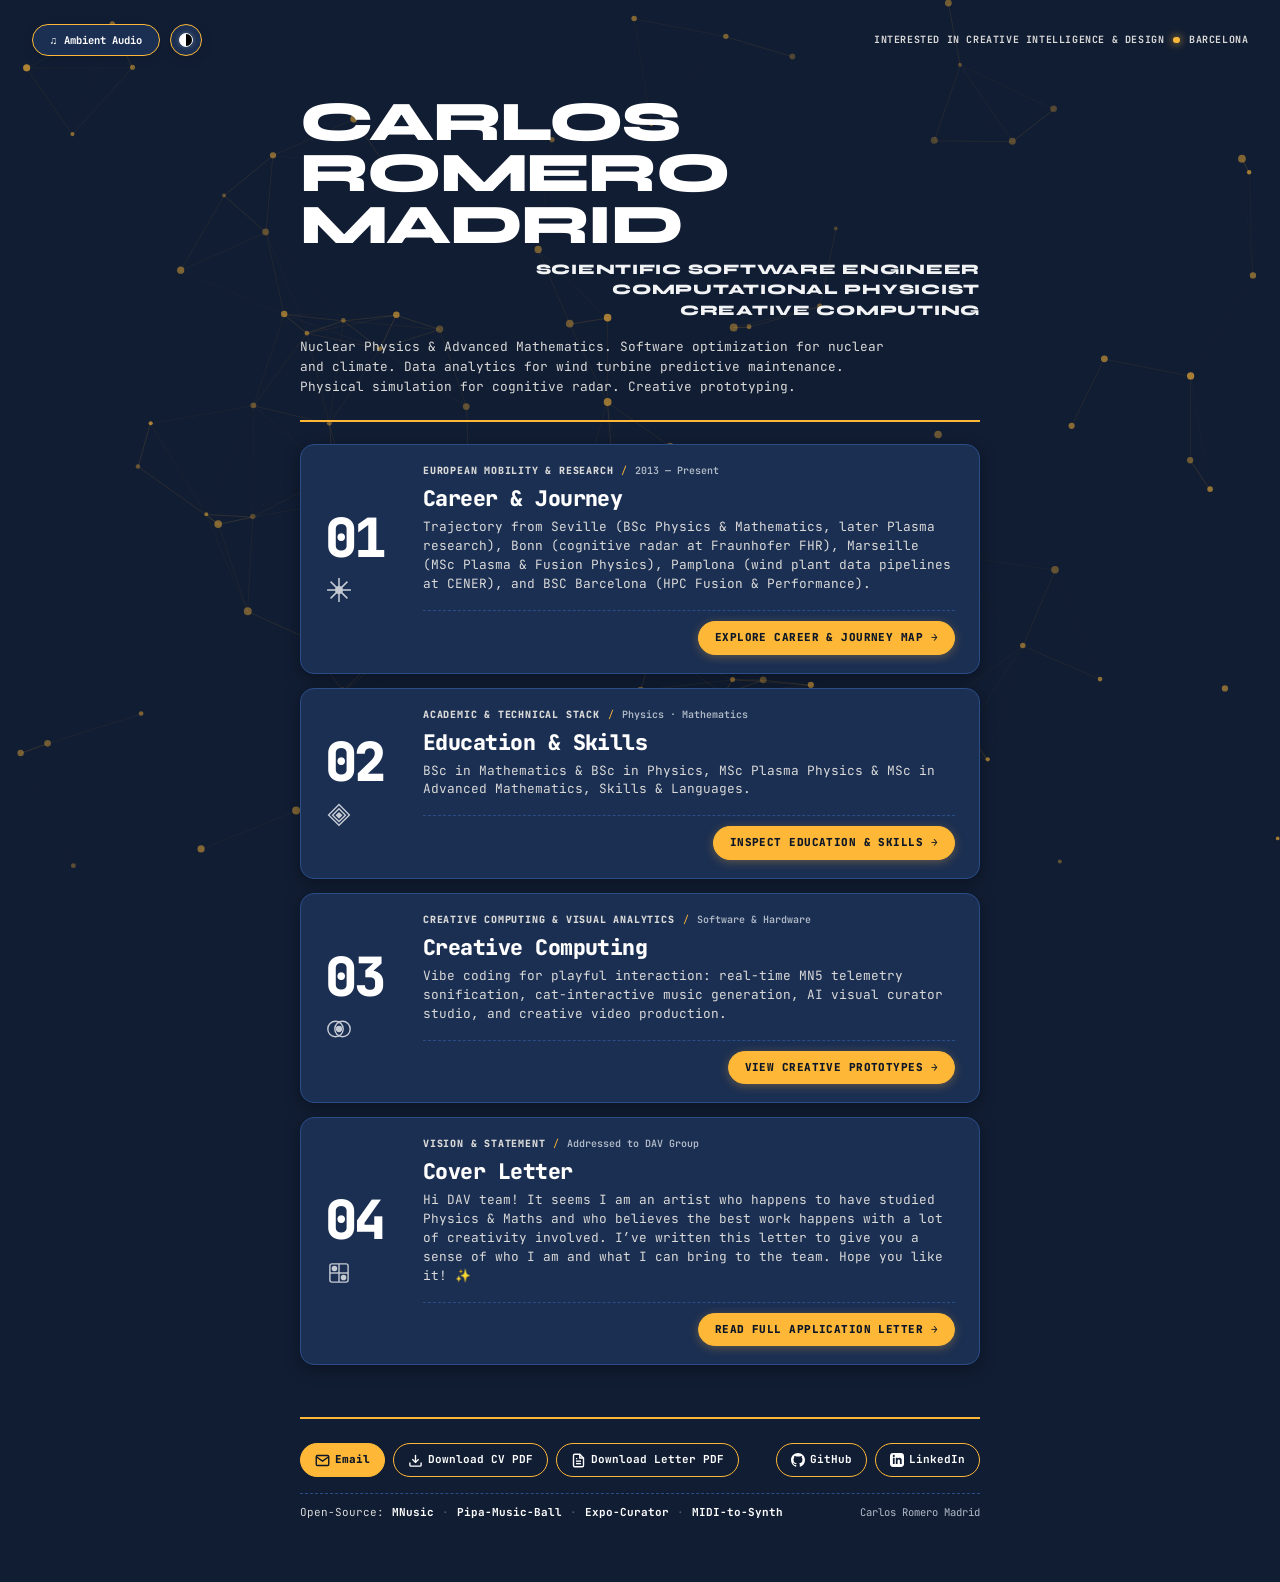
==== index.html @ e4af5361 "Add dot after Univ in Marseille location badge" ====
<!DOCTYPE html>
<html lang="en">
<head>
  <meta charset="UTF-8">
  <meta name="viewport" content="width=device-width, initial-scale=1.0">
  <title>Carlos Romero Madrid — Portfolio & Trajectory</title>
  
  <!-- Curated Modernist Typeface Pairing: Syne 800 & JetBrains Mono -->
  <link rel="preconnect" href="https://fonts.googleapis.com">
  <link rel="preconnect" href="https://fonts.gstatic.com" crossorigin>
  <link href="https://fonts.googleapis.com/css2?family=JetBrains+Mono:ital,wght@0,400;0,500;0,600;0,700;0,800;1,400;1,700&family=Syne:wght@700;800;900&display=swap" rel="stylesheet">
  
  <!-- Favicon: Yellow ball matching webpage aesthetic -->
  <link rel="icon" type="image/svg+xml" href="favicon.svg">
  <link rel="icon" type="image/png" href="favicon.png">
  <link rel="shortcut icon" href="favicon.ico">
  
  <!-- Leaflet CSS & JS for high quality real interactive map -->
  <link rel="stylesheet" href="https://unpkg.com/leaflet@1.9.4/dist/leaflet.css" integrity="sha256-p4NxAoJBhIIN+hmNHrzRCf9tD/miZyoHS5obTRR9BMY=" crossorigin=""/>
  <script src="https://unpkg.com/leaflet@1.9.4/dist/leaflet.js" integrity="sha256-20nQCchB9co0qIjJZRGuk2/Z9VM+kNiyxNV1lvTlZBo=" crossorigin=""></script>

  <!-- External Content Config (Synchronously preloads cover letter data) -->
  <script src="cover_letter.js"></script>

  <style>
    /* =========================================================
       HIGH-CONTRAST BLACK & WHITE EDITORIAL DESIGN SYSTEM
       Default: Day Mode (Luminous White Canvas)
       Toggle:  Night Mode (80% Black Canvas #333333)
       Typography: Syne 800 (Header + Subtitle) · JetBrains Mono (The Rest)
       ========================================================= */
    :root {
      /* Day Mode Palette: Crimson & Raw Linen (Default on page load) */
      --bw-bg: #f7f4ea; /* Raw Washi Paper Linen */
      --bw-surface: #ffffff;
      --bw-surface-hover: #fff4b8; /* Luminous Golden Butter Yellow */
      --bw-surface-sunken: #eee9dc;
      
      --bw-border: #c92a2a; /* Sumi Lacquer Crimson */
      --bw-border-medium: #1d1c19; /* Sumi Ink Black */
      --bw-border-subtle: #ddd6c3;
      
      --bw-text: #1d1c19;
      --bw-text-muted: #56534a;
      --bw-text-dim: #888275;
      
      --bw-btn-bg: #c92a2a;
      --bw-btn-text: #ffffff;
      --bw-btn-border: #1d1c19;
      --bw-btn-hover-bg: #de3535;
      
      --bw-pill-bg: #ede7d7;
      --bw-pill-text: #c92a2a;
      --bw-pill-border: #c92a2a;

      /* Typography Family Design Tokens: Syne 800 + JetBrains Mono */
      --font-display: 'Syne', sans-serif;
      --font-mono: 'JetBrains Mono', monospace;
      --font-body: 'JetBrains Mono', monospace;
    }

    /* Editorial Day Palette (Classic High-Contrast B&W) */
    html.theme-editorial-day, body.theme-editorial-day {
      --bw-bg: #ffffff;
      --bw-surface: #ffffff;
      --bw-surface-hover: #f5f5f5;
      --bw-surface-sunken: #f8f8f8;
      
      --bw-border: #000000;
      --bw-border-medium: #b0b0b0;
      --bw-border-subtle: #e4e4e7;
      
      --bw-text: #000000;
      --bw-text-muted: #52525b;
      --bw-text-dim: #888888;
      
      --bw-btn-bg: #000000;
      --bw-btn-text: #ffffff;
      --bw-btn-border: #000000;
      --bw-btn-hover-bg: #27272a;
      
      --bw-pill-bg: #f4f4f5;
      --bw-pill-text: #000000;
      --bw-pill-border: #d4d4d8;
    }

    /* Night Mode Palette (80% Black Canvas #333333 instead of 100% #000000) */
    html.theme-night, body.theme-night {
      --bw-bg: #333333; /* 80% black */
      --bw-surface: #262626;
      --bw-surface-hover: #363636;
      --bw-surface-sunken: #1c1c1c;
      
      --bw-border: #ffffff;
      --bw-border-medium: #666666;
      --bw-border-subtle: #444444;
      
      --bw-text: #ffffff;
      --bw-text-muted: #d4d4d8;
      --bw-text-dim: #a1a1aa;
      
      --bw-btn-bg: #ffffff;
      --bw-btn-text: #000000;
      --bw-btn-border: #ffffff;
      --bw-btn-hover-bg: #e4e4e7;
      
      --bw-pill-bg: #202020;
      --bw-pill-text: #ffffff;
      --bw-pill-border: #444444;
    }

    /* =========================================================
       COLOR PALETTES SUITE (Selectable via Dropdown Menu)
       ========================================================= */

    /* Palette 1: Black & Silver (Obsidian & Liquid Chrome) */
    html.theme-black-silver, body.theme-black-silver {
      --bw-bg: #0b0c0e;
      --bw-surface: #14161b;
      --bw-surface-hover: #1e2129;
      --bw-surface-sunken: #0e1014;
      
      --bw-border: #d4d8e2; /* Liquid Sterling Silver */
      --bw-border-medium: #88909f; /* Brushed Chrome */
      --bw-border-subtle: #2b303c;
      
      --bw-text: #f0f3f8; /* Platinum Silver */
      --bw-text-muted: #b4bac6; /* Cool Silver Mist */
      --bw-text-dim: #707888;
      
      --bw-btn-bg: #d4d8e2;
      --bw-btn-text: #0b0c0e;
      --bw-btn-border: #d4d8e2;
      --bw-btn-hover-bg: #eef1f7;
      
      --bw-pill-bg: #1a1d24;
      --bw-pill-text: #e2e6ef;
      --bw-pill-border: #3b4252;
    }

    /* Palette 2: Touareg & Couple of Complementaries (Cobalt, Desert Sand & Terracotta) */
    html.theme-touareg, body.theme-touareg {
      --bw-bg: #0a1420; /* Deep Saharan Night Indigo */
      --bw-surface: #12243a; /* Touareg Cobalt Blue */
      --bw-surface-hover: #193352;
      --bw-surface-sunken: #0c1827;
      
      --bw-border: #e07a5f; /* Terracotta Desert Copper */
      --bw-border-medium: #f4a261; /* Saharan Dune Sand / Golden Ochre */
      --bw-border-subtle: #1f3b5e;
      
      --bw-text: #faf7f2; /* Saharan Dune Linen */
      --bw-text-muted: #cad7e5; /* Twilight Blue Mist */
      --bw-text-dim: #7b97b5;
      
      --bw-btn-bg: #e07a5f;
      --bw-btn-text: #0a1420;
      --bw-btn-border: #f4a261;
      --bw-btn-hover-bg: #eb8c73;
      
      --bw-pill-bg: #162c47;
      --bw-pill-text: #f4a261;
      --bw-pill-border: #e07a5f;
    }

    /* Palette 3: Yellow & A Complementary (Bauhaus Solar Yellow & Electric Iris Violet) */
    html.theme-cyber-yellow, body.theme-cyber-yellow {
      --bw-bg: #0c0d10; /* Deep Carbon Obsidian */
      --bw-surface: #17181f; /* Matte Graphite */
      --bw-surface-hover: #22232d;
      --bw-surface-sunken: #111217;
      
      --bw-border: #ffe600; /* Solar Bauhaus Yellow */
      --bw-border-medium: #7c5cff; /* Electric Iris Violet Complementary */
      --bw-border-subtle: #2f2a48;
      
      --bw-text: #ffffff;
      --bw-text-muted: #d8d8e5;
      --bw-text-dim: #8b8b9e;
      
      --bw-btn-bg: #ffe600;
      --bw-btn-text: #0c0d10;
      --bw-btn-border: #ffe600;
      --bw-btn-hover-bg: #fff04d;
      
      --bw-pill-bg: #1f1c34;
      --bw-pill-text: #ffe600;
      --bw-pill-border: #7c5cff;
    }

    /* Palette 4: Nordic Pine & Copper (LUMI Supercomputing / Finnish Spruce) */
    html.theme-nordic-pine, body.theme-nordic-pine {
      --bw-bg: #081410; /* Boreal Spruce Forest */
      --bw-surface: #10241c; /* Dark Alpine Pine */
      --bw-surface-hover: #183529;
      --bw-surface-sunken: #0c1a14;
      
      --bw-border: #3ddc97; /* Northern Lights Aurora Mint */
      --bw-border-medium: #e26d46; /* Arctic Sauna Copper */
      --bw-border-subtle: #1c3d2f;
      
      --bw-text: #f1f7f3; /* Birch Snow White */
      --bw-text-muted: #afc9bd;
      --bw-text-dim: #688c7c;
      
      --bw-btn-bg: #e26d46;
      --bw-btn-text: #081410;
      --bw-btn-border: #3ddc97;
      --bw-btn-hover-bg: #eb7f5a;
      
      --bw-pill-bg: #152e24;
      --bw-pill-text: #3ddc97;
      --bw-pill-border: #e26d46;
    }

    /* Palette 5: MareNostrum 5 (Deep Mediterranean Blue & Champagne Gold) */
    html.theme-marenostrum, body.theme-marenostrum {
      --bw-bg: #050e1d; /* Supercomputing Deep Ocean */
      --bw-surface: #0c1b33; /* MareNostrum Cobalt */
      --bw-surface-hover: #132749;
      --bw-surface-sunken: #071325;
      
      --bw-border: #00f0ff; /* Interconnect Petascale Cyan */
      --bw-border-medium: #d4af37; /* Torre Girona Chapel Gold */
      --bw-border-subtle: #16325c;
      
      --bw-text: #f2f7fd; /* Starlight Ice White */
      --bw-text-muted: #b4c9e4;
      --bw-text-dim: #6986ab;
      
      --bw-btn-bg: #d4af37;
      --bw-btn-text: #050e1d;
      --bw-btn-border: #00f0ff;
      --bw-btn-hover-bg: #e5c358;
      
      --bw-pill-bg: #102340;
      --bw-pill-text: #00f0ff;
      --bw-pill-border: #d4af37;
    }

    /* Palette 6: Crimson & Raw Linen (Japanese Editorial Warm Paper) */
    html.theme-crimson-linen, body.theme-crimson-linen {
      --bw-bg: #f7f4ea; /* Raw Washi Paper Linen */
      --bw-surface: #ffffff;
      --bw-surface-hover: #fff4b8; /* Luminous Golden Butter Yellow */
      --bw-surface-sunken: #eee9dc;
      
      --bw-border: #c92a2a; /* Sumi Lacquer Crimson */
      --bw-border-medium: #1d1c19; /* Sumi Ink Black */
      --bw-border-subtle: #ddd6c3;
      
      --bw-text: #1d1c19;
      --bw-text-muted: #56534a;
      --bw-text-dim: #888275;
      
      --bw-btn-bg: #c92a2a;
      --bw-btn-text: #ffffff;
      --bw-btn-border: #1d1c19;
      --bw-btn-hover-bg: #de3535;
      
      --bw-pill-bg: #ede7d7;
      --bw-pill-text: #c92a2a;
      --bw-pill-border: #c92a2a;
    }

    /* Palette 7: Deep Blue & Glacial Salt (Image 1 Palette) */
    /* Palette 7: Deep Blue & Glacial Salt (Default Night Mode) */
    /* Deep Blue #111d33 · Surface #1b2f52 · Accent Yellow #FEB737 · Glacial Salt #B1BBC8 */
    html.theme-deep-blue, body.theme-deep-blue {
      --bw-bg: #111d33;
      --bw-surface: #1b2f52;
      --bw-surface-hover: #233e6b;
      --bw-surface-sunken: #0c1626;
      
      --bw-border: #FEB737; /* Honey Yellow outer line as card 2 */
      --bw-border-medium: #FEB737;
      --bw-border-subtle: #2A4D88; /* Deep Blue */
      
      --bw-text: #ffffff;
      --bw-text-muted: #D9D9D8; /* Concerto */
      --bw-text-dim: #B1BBC8; /* Glacial Salt */
      
      --bw-btn-bg: #FEB737; /* Yellow highlight button */
      --bw-btn-text: #0c1626; /* Deep obsidian for max contrast */
      --bw-btn-border: #FEB737;
      --bw-btn-hover-bg: #ffd276;
      
      --bw-pill-bg: #152542;
      --bw-pill-text: #FEB737;
      --bw-pill-border: #FEB737;
    }

    /* In Deep Blue & Glacial: cards at rest have clean subtle dark borders */
    body.theme-deep-blue .editorial-card {
      border: 1.5px solid var(--bw-border-subtle) !important;
      background: #1b2f52 !important;
      box-shadow: 0 4px 16px rgba(0, 0, 0, 0.35) !important;
    }
    /* The yellow outer line ONLY appears when HOVERING over the cards */
    body.theme-deep-blue .editorial-card:hover {
      border: 2px solid #FEB737 !important;
      background: #233e6b !important;
      box-shadow: 0 10px 28px rgba(254, 183, 55, 0.32) !important;
      transform: translateY(-2px);
    }

    /* In Deep Blue & Glacial: "Explore" "View..." action prompt boxes are yellow #FEB737 */
    body.theme-deep-blue .action-prompt-btn {
      background: #FEB737 !important;
      color: #0c1626 !important;
      border: 1.5px solid #FEB737 !important;
      font-weight: 800 !important;
      box-shadow: 0 2px 10px rgba(254, 183, 55, 0.30) !important;
    }
    body.theme-deep-blue .action-prompt-btn:hover,
    body.theme-deep-blue .editorial-card:hover .action-prompt-btn {
      background: #ffd276 !important;
      color: #0c1626 !important;
      border-color: #ffd276 !important;
      box-shadow: 0 4px 18px rgba(254, 183, 55, 0.50) !important;
      transform: translateY(-2px);
    }

    body.theme-deep-blue .btn-hero-primary {
      background: #FEB737 !important;
      color: #0c1626 !important;
      border: 1.5px solid #FEB737 !important;
      font-weight: 800 !important;
    }
    body.theme-deep-blue .btn-hero-primary:hover {
      background: #ffd276 !important;
      color: #0c1626 !important;
    }

    /* Palette 8: Indigo, Honey & Periwinkle (Image 2 Palette Dark) */
    /* Indigo #543786 · Honey #FEB737 · Periwinkle #A7B5FE · Sea Breeze #7BB8C0 · Lemon Meringue #FFEBAD */
    html.theme-indigo-honey, body.theme-indigo-honey {
      --bw-bg: #1c112e;
      --bw-surface: #2d1b4a; /* Indigo Base */
      --bw-surface-hover: #3d2564;
      --bw-surface-sunken: #150c23;
      
      --bw-border: #FEB737; /* Honey */
      --bw-border-medium: #A7B5FE; /* Periwinkle */
      --bw-border-subtle: #543786; /* Indigo */
      
      --bw-text: #FFEBAD; /* Lemon Meringue */
      --bw-text-muted: #A7B5FE; /* Periwinkle */
      --bw-text-dim: #7BB8C0; /* Sea Breeze */
      
      --bw-btn-bg: #FEB737; /* Honey */
      --bw-btn-text: #1c112e;
      --bw-btn-border: #FFEBAD; /* Lemon Meringue */
      --bw-btn-hover-bg: #ffc966;
      
      --bw-pill-bg: #271642;
      --bw-pill-text: #FFEBAD; /* Lemon Meringue */
      --bw-pill-border: #7BB8C0; /* Sea Breeze */
    }

    /* Palette 9: Lemon Meringue & Sea Breeze (Image 2 Palette Light) */
    html.theme-lemon-meringue, body.theme-lemon-meringue {
      --bw-bg: #FFEBAD; /* Lemon Meringue Canvas */
      --bw-surface: #fffdf5;
      --bw-surface-hover: #fcf4dc;
      --bw-surface-sunken: #f5df9c;
      
      --bw-border: #543786; /* Indigo */
      --bw-border-medium: #7BB8C0; /* Sea Breeze */
      --bw-border-subtle: #e5cd85;
      
      --bw-text: #543786; /* Indigo */
      --bw-text-muted: #3a2260;
      --bw-text-dim: #7BB8C0; /* Sea Breeze */
      
      --bw-btn-bg: #543786; /* Indigo */
      --bw-btn-text: #FFEBAD; /* Lemon Meringue */
      --bw-btn-border: #FEB737; /* Honey */
      --bw-btn-hover-bg: #6e48b0;
      
      --bw-pill-bg: #f8e5b0;
      --bw-pill-text: #543786;
      --bw-pill-border: #7BB8C0; /* Sea Breeze */
    }

    * {
      box-sizing: border-box;
      margin: 0;
      padding: 0;
    }

    html {
      margin: 0;
      padding: 0;
      box-sizing: border-box;
      min-height: 100vh;
      overflow-y: scroll; /* Dedicated viewport vertical scrollbar */
      overflow-x: hidden;
      background-color: var(--bw-bg);
      color: var(--bw-text);
      transition: background-color 0.25s ease, color 0.25s ease;
    }

    body {
      margin: 0;
      padding: 0;
      box-sizing: border-box;
      min-height: 100vh;
      overflow: visible;
      background-color: var(--bw-bg);
      color: var(--bw-text);
      font-family: var(--font-body);
      font-size: 13.5px;
      line-height: 1.6;
      display: flex;
      flex-direction: column;
      align-items: center;
      position: relative;
      transition: background-color 0.25s ease, color 0.25s ease;
    }

    /* Subtle Ambient Canvas Background */
    #ambient-particles-canvas {
      position: fixed;
      top: 0;
      left: 0;
      width: 100vw;
      height: 100vh;
      pointer-events: none;
      z-index: 0;
      opacity: 0.85;
    }

    /* MAIN CONTAINER — Horizontally narrower (720px) with balanced 2.5cm-higher breathing room */
    .container {
      max-width: 720px;
      width: 100%;
      margin: 0 auto;
      padding: clamp(70px, 9vh, 90px) 20px 60px;
      display: flex;
      flex-direction: column;
      position: relative;
      z-index: 1;
      box-sizing: border-box;
    }

    /* =========================================================
       HERO HEADER — Typographic, Compact Vertical Height
       ========================================================= */
    .hero-header {
      padding: 16px 0 24px;
      display: flex;
      flex-direction: column;
      gap: 16px;
      border-bottom: 2px solid var(--bw-border);
      margin-bottom: 22px;
    }

    /* Top Status Dock — Positioned absolutely so it naturally scrolls up with the page & NEVER intersects below */
    .top-status-dock {
      position: absolute;
      top: 24px;
      right: 32px;
      height: 32px;
      z-index: 900;
      display: flex;
      align-items: center;
      justify-content: flex-end;
      transition: opacity 0.18s cubic-bezier(0.16, 1, 0.3, 1), transform 0.18s cubic-bezier(0.16, 1, 0.3, 1);
      will-change: opacity, transform;
    }

    /* Rapid fade-out on scroll: Disappears fast across a short vertical space */
    .top-status-dock.is-scrolled {
      opacity: 0 !important;
      pointer-events: none !important;
      transform: translateY(-8px) !important;
    }

    .status-badge {
      display: inline-flex;
      align-items: center;
      font-family: var(--font-mono);
      font-size: 10px;
      font-weight: 700;
      letter-spacing: 0.06em;
      text-transform: uppercase;
      color: var(--bw-text-muted);
      white-space: nowrap;
      min-width: 0;
      line-height: 1;
    }

    .status-text-full,
    .status-text-short {
      display: inline-flex;
      align-items: center;
      gap: 8px;
    }

    .status-text-short {
      display: none;
    }

    @media (max-width: 1140px) {
      .status-text-full {
        display: none;
      }
      .status-text-short {
        display: inline-flex;
      }
    }

    .status-dot {
      width: 6.5px;
      height: 6.5px;
      border-radius: 50%;
      background: var(--bw-border);
      box-shadow: 0 0 8px var(--bw-border);
      animation: status-pulse 2s infinite ease-in-out;
      flex-shrink: 0;
      display: inline-block;
      vertical-align: middle;
      margin: 0 1px;
    }
    @keyframes status-pulse {
      0% { opacity: 0.4; transform: scale(0.85); }
      50% { opacity: 1; transform: scale(1.2); }
      100% { opacity: 0.4; transform: scale(0.85); }
    }

    /* Hero Controls — Positioned at the most left, outside the central container */
    .hero-controls {
      position: fixed;
      top: 24px;
      left: 32px;
      z-index: 900;
      display: flex;
      align-items: center;
      gap: 10px;
    }

    @media (max-width: 860px) {
      .container {
        padding-top: 36px;
      }
      .hero-controls {
        position: static;
        justify-content: flex-start;
        max-width: 720px;
        width: 100%;
        margin: 14px auto 0;
        padding: 0 20px;
        box-sizing: border-box;
      }
      .top-status-dock {
        position: static;
        justify-content: flex-end;
        max-width: 720px;
        width: 100%;
        margin: 8px auto 0;
        padding: 0 20px;
        box-sizing: border-box;
        height: auto;
      }
    }

    .btn-ctrl {
      background: var(--bw-surface);
      color: var(--bw-text);
      border: 1.5px solid var(--bw-border-medium);
      border-radius: 9999px;
      padding: 6px 14px;
      font-family: var(--font-mono);
      font-size: 10.5px;
      font-weight: 700;
      cursor: pointer;
      display: inline-flex;
      align-items: center;
      gap: 7px;
      transition: all 0.2s cubic-bezier(0.16, 1, 0.3, 1);
      box-sizing: border-box;
      white-space: nowrap;
      height: 32px;
      box-shadow: 0 3px 12px rgba(0, 0, 0, 0.12);
    }
    .btn-ctrl:hover {
      border-color: var(--bw-border);
      background: var(--bw-surface-hover);
      transform: translateY(-1px);
      box-shadow: 0 6px 18px rgba(0, 0, 0, 0.18);
    }
    .btn-ctrl.playing {
      background: var(--bw-btn-bg);
      color: var(--bw-btn-text);
      border-color: var(--bw-btn-border);
    }

    /* Sleek icon-only toggle button to prevent any overlap with card 01 */
    #btn-theme-toggle {
      width: 32px;
      height: 32px;
      padding: 0;
      justify-content: center;
      flex-shrink: 0;
    }

    #btn-mnusic-audio {
      min-width: 128px;
      justify-content: center;
    }

    /* Palette Dropdown Selector Styling */
    .palette-select-wrap {
      position: relative;
      display: inline-flex;
      align-items: center;
    }

    .palette-select {
      background: var(--bw-surface);
      color: var(--bw-text);
      border: 1.5px solid var(--bw-border-medium);
      border-radius: 9999px;
      padding: 5px 24px 5px 10px;
      font-family: var(--font-mono);
      font-size: 10px;
      font-weight: 700;
      cursor: pointer;
      appearance: none;
      -webkit-appearance: none;
      -moz-appearance: none;
      background-image: url("data:image/svg+xml,%3Csvg xmlns='http://www.w3.org/2000/svg' width='10' height='10' viewBox='0 0 24 24' fill='none' stroke='%23888888' stroke-width='2.5' stroke-linecap='round' stroke-linejoin='round'%3E%3Cpolyline points='6 9 12 15 18 9'%3E%3C/polyline%3E%3C/svg%3E");
      background-repeat: no-repeat;
      background-position: calc(100% - 9px) center;
      background-size: 10px;
      transition: all 0.2s cubic-bezier(0.16, 1, 0.3, 1);
      box-sizing: border-box;
      white-space: nowrap;
      height: 29px;
      min-width: 154px;
    }

    .palette-select:hover {
      border-color: var(--bw-border);
      background-color: var(--bw-surface-hover);
      transform: translateY(-1px);
    }

    .palette-select:focus {
      outline: none;
      border-color: var(--bw-border);
      box-shadow: 0 0 0 2px rgba(0, 0, 0, 0.15);
    }

    .palette-select option {
      background: var(--bw-surface);
      color: var(--bw-text);
      font-family: var(--font-mono);
      font-size: 11px;
      padding: 6px 10px;
    }

    /* Vertical Half-Black Half-White Split Disc Icon */
    .split-disc {
      width: 14px;
      height: 14px;
      border-radius: 50%;
      border: 1.5px solid currentColor;
      background: linear-gradient(to right, #000000 50%, #ffffff 50%);
      display: inline-block;
      flex-shrink: 0;
      box-shadow: 0 0 5px rgba(0, 0, 0, 0.2);
      transition: transform 0.35s cubic-bezier(0.34, 1.56, 0.64, 1);
    }
    .btn-ctrl:hover .split-disc {
      transform: rotate(180deg);
    }
    body.theme-night .split-disc,
    body.theme-black-silver .split-disc,
    body.theme-touareg .split-disc,
    body.theme-cyber-yellow .split-disc,
    body.theme-nordic-pine .split-disc,
    body.theme-marenostrum .split-disc,
    body.theme-deep-blue .split-disc,
    body.theme-indigo-honey .split-disc {
      box-shadow: 0 0 5px rgba(255, 255, 255, 0.3);
      transform: rotate(180deg);
    }
    body.theme-night .btn-ctrl:hover .split-disc,
    body.theme-black-silver .btn-ctrl:hover .split-disc,
    body.theme-touareg .btn-ctrl:hover .split-disc,
    body.theme-cyber-yellow .btn-ctrl:hover .split-disc,
    body.theme-nordic-pine .btn-ctrl:hover .split-disc,
    body.theme-marenostrum .btn-ctrl:hover .split-disc,
    body.theme-deep-blue .btn-ctrl:hover .split-disc,
    body.theme-indigo-honey .btn-ctrl:hover .split-disc {
      transform: rotate(360deg);
    }

    /* Modernist Vector Emblems (Book of Shapes) */
    .shape-emblem {
      width: 28px;
      height: 28px;
      display: inline-flex;
      align-items: center;
      justify-content: center;
      color: var(--bw-text);
      opacity: 0.75;
      margin-top: 6px;
      transition: all 0.3s cubic-bezier(0.34, 1.56, 0.64, 1);
    }
    .editorial-card:hover .shape-emblem {
      opacity: 1;
      transform: scale(1.15) rotate(45deg);
    }

    .hero-name-block {
      display: flex;
      flex-direction: column;
      gap: 8px;
    }

    h1.hero-name {
      font-family: var(--font-display); /* Syne 800 display */
      font-size: clamp(34px, 5.4vw, 56px);
      font-weight: 800;
      letter-spacing: -0.03em;
      line-height: 0.88;
      color: var(--bw-text);
      margin: 0;
      text-transform: uppercase;
      display: flex;
      flex-direction: column;
      gap: 2px;
      overflow: visible;
    }

    .hero-name-line {
      display: block !important;
      width: max-content !important;
      transform-origin: left center !important;
      will-change: transform, letter-spacing;
      backface-visibility: hidden;
      -webkit-backface-visibility: hidden;
    }

    /* Independent, relaxed, slow dynamic stretching for each line — Awakens only after first scroll down */
    body.typography-awakened .hero-name-line-1 {
      animation: stretch-line-1 9.4s ease-in-out infinite alternate !important;
    }

    body.typography-awakened .hero-name-line-2 {
      animation: stretch-line-2 13.0s ease-in-out infinite alternate !important;
      animation-delay: -4.2s !important;
    }

    body.typography-awakened .hero-name-line-3 {
      animation: stretch-line-3 10.8s ease-in-out infinite alternate !important;
      animation-delay: -6.8s !important;
    }

    @keyframes stretch-line-1 {
      0% {
        transform: scaleX(0.96);
        letter-spacing: -0.03em;
      }
      100% {
        transform: scaleX(1.22);
        letter-spacing: 0.04em;
      }
    }

    @keyframes stretch-line-2 {
      0% {
        transform: scaleX(0.94);
        letter-spacing: -0.035em;
      }
      100% {
        transform: scaleX(1.26);
        letter-spacing: 0.05em;
      }
    }

    @keyframes stretch-line-3 {
      0% {
        transform: scaleX(0.95);
        letter-spacing: -0.028em;
      }
      100% {
        transform: scaleX(1.24);
        letter-spacing: 0.042em;
      }
    }

    /* 3 Dedicated Professional Roles positioned below the name at the right of the composition page */
    .hero-roles-right {
      display: flex;
      flex-direction: column;
      align-self: flex-end;
      align-items: flex-end;
      text-align: right;
      margin: 4px 0 10px auto;
      gap: 3px;
      width: fit-content;
    }

    .hero-role-item {
      font-family: var(--font-display); /* Syne 800 display */
      font-size: clamp(11.5px, 1.35vw, 14.5px);
      font-weight: 800;
      letter-spacing: 0.05em;
      text-transform: uppercase;
      color: var(--bw-text);
      opacity: 0.95;
      white-space: nowrap;
      line-height: 1.2;
      text-align: right;
    }

    .hero-discipline {
      display: none;
    }

    .hero-bio {
      font-family: var(--font-mono); /* JetBrains Mono */
      font-size: 12.8px;
      line-height: 1.55;
      color: var(--bw-text-muted);
      max-width: 660px;
      margin: 0;
      display: block;
    }

    .hero-bio-line {
      display: block;
      margin: 0;
      padding: 0;
      line-height: inherit;
    }

    .hero-actions-row {
      display: flex;
      flex-wrap: wrap;
      gap: 8px;
      align-items: center;
      margin-top: 4px;
    }

    .btn-hero {
      display: inline-flex;
      align-items: center;
      gap: 5px;
      padding: 7px 14px;
      border-radius: 9999px;
      font-family: var(--font-mono);
      font-size: 11px;
      font-weight: 700;
      text-decoration: none;
      transition: all 0.22s cubic-bezier(0.16, 1, 0.3, 1);
      cursor: pointer;
      white-space: nowrap;
    }
    .btn-hero-primary {
      background: var(--bw-btn-bg);
      color: var(--bw-btn-text);
      border: 1.5px solid var(--bw-btn-border);
    }
    .btn-hero-primary:hover {
      background: var(--bw-btn-hover-bg);
      transform: translateY(-1px);
      box-shadow: 0 4px 14px rgba(0, 0, 0, 0.2);
    }
    body.theme-night .btn-hero-primary:hover {
      box-shadow: 0 4px 14px rgba(255, 255, 255, 0.25);
    }
    .btn-hero-secondary {
      background: transparent;
      color: var(--bw-text);
      border: 1.5px solid var(--bw-border-medium);
    }
    .btn-hero-secondary:hover {
      border-color: var(--bw-border);
      background: var(--bw-surface-hover);
      transform: translateY(-1px);
    }


    /* =========================================================
       VERTICAL 1-COLUMN LIST WITH BIG NUMBERS ON THE LEFT
       Compact vertical footprint for effortless, minimal scrolling
       ========================================================= */

    .vertical-cards-list {
      display: flex;
      flex-direction: column;
      gap: 14px;
      margin-bottom: 30px;
    }

    .editorial-card {
      background: var(--bw-surface);
      border: 1.5px solid var(--bw-border-subtle);
      border-radius: 14px;
      padding: 18px 24px;
      cursor: pointer;
      position: relative;
      transition: all 0.24s cubic-bezier(0.16, 1, 0.3, 1);
      box-shadow: 0 3px 12px rgba(0, 0, 0, 0.05);
      overflow: hidden;
    }
    .editorial-card:hover {
      border-color: var(--bw-border);
      background: var(--bw-surface-hover);
      transform: translateY(-2px);
      box-shadow: 0 10px 24px rgba(0, 0, 0, 0.10);
    }
    body.theme-crimson-linen .editorial-card:hover {
      box-shadow: 0 10px 24px rgba(200, 140, 20, 0.16), 0 4px 10px rgba(0, 0, 0, 0.06);
    }
    body.theme-night .editorial-card {
      box-shadow: 0 4px 16px rgba(0, 0, 0, 0.35);
    }
    body.theme-night .editorial-card:hover {
      box-shadow: 0 10px 28px rgba(0, 0, 0, 0.5);
    }

    .card-grid-inner {
      display: grid;
      grid-template-columns: 78px 1fr;
      gap: 20px;
      align-items: center;
    }

    /* LEFT COLUMN: THE BIG NUMBER */
    .card-num-col {
      display: flex;
      flex-direction: column;
      align-items: flex-start;
      gap: 8px;
      padding-top: 0;
    }

    .card-big-num {
      font-size: clamp(38px, 4.6vw, 54px);
      font-weight: 900;
      line-height: 0.9;
      letter-spacing: -0.05em;
      color: var(--bw-text);
      display: block;
      transition: transform 0.22s ease;
    }
    .editorial-card:hover .card-big-num {
      transform: scale(1.04);
    }

    /* RIGHT COLUMN: CARD CONTENT */
    .card-content-col {
      display: flex;
      flex-direction: column;
      gap: 6px;
    }

    .card-meta-line {
      display: flex;
      align-items: center;
      gap: 8px;
      flex-wrap: wrap;
    }

    .meta-tag {
      font-family: var(--font-mono);
      font-size: 10px;
      font-weight: 800;
      letter-spacing: 0.08em;
      text-transform: uppercase;
      color: var(--bw-text-muted);
    }

    .meta-bullet {
      color: var(--bw-border-medium);
      font-size: 10px;
    }

    .meta-period {
      font-family: var(--font-mono);
      font-size: 10px;
      font-weight: 600;
      color: var(--bw-text-dim);
    }

    .card-title {
      font-family: var(--font-mono);
      font-size: clamp(17px, 2.1vw, 21.5px);
      font-weight: 800;
      line-height: 1.25;
      letter-spacing: -0.025em;
      color: var(--bw-text);
      margin: 0;
    }

    .card-desc {
      font-size: 12.8px;
      line-height: 1.48;
      color: var(--bw-text-muted);
      margin: 0;
      max-width: 620px;
    }

    .card-action-row {
      display: flex;
      align-items: center;
      justify-content: flex-end;
      margin-top: 10px;
      padding-top: 10px;
      border-top: 1px dashed var(--bw-border-subtle);
    }

    .action-prompt-btn {
      font-family: var(--font-mono);
      font-size: 11px;
      font-weight: 800;
      letter-spacing: 0.04em;
      text-transform: uppercase;
      color: var(--bw-btn-text);
      background: var(--bw-btn-bg);
      border: 1.5px solid var(--bw-btn-border);
      padding: 7px 16px;
      border-radius: 9999px;
      display: inline-flex;
      align-items: center;
      gap: 6px;
      transition: all 0.22s cubic-bezier(0.16, 1, 0.3, 1);
      box-shadow: 0 2px 8px rgba(0, 0, 0, 0.08);
      cursor: pointer;
    }

    .editorial-card:hover .action-prompt-btn {
      background: var(--bw-btn-hover-bg);
      color: var(--bw-btn-text);
      transform: translateX(3px);
      box-shadow: 0 4px 14px rgba(0, 0, 0, 0.16);
    }

    /* SECTION 02: Kept exactly as the others in Day Mode */
    .card-section-02 {
      border: 1.5px solid var(--bw-border-subtle);
      background: var(--bw-surface);
      box-shadow: 0 3px 12px rgba(0, 0, 0, 0.05);
    }
    .card-section-02:hover {
      border-color: var(--bw-border);
      background: var(--bw-surface-hover);
      transform: translateY(-2px);
      box-shadow: 0 10px 24px rgba(0, 0, 0, 0.10);
    }
    #modal-foundations .sub-card {
      border: 1.5px solid var(--bw-border-subtle);
      background: var(--bw-surface);
      box-shadow: 0 4px 14px rgba(0, 0, 0, 0.16);
      transition: all 0.25s ease;
    }
    #modal-foundations .sub-card:hover {
      border-color: var(--bw-border);
      background: var(--bw-surface-hover);
      transform: translateY(-2px);
      box-shadow: 0 8px 24px rgba(0, 0, 0, 0.28);
    }

    /* CURRENT EXPERIENCE HIGHLIGHT */
    .timeline-card.is-current {
      border: 2px solid var(--bw-border) !important;
      background: var(--bw-surface) !important;
      box-shadow: 0 6px 20px rgba(0, 0, 0, 0.22);
      position: relative;
    }
    .current-role-badge {
      display: inline-flex;
      align-items: center;
      gap: 6px;
      font-family: var(--font-mono);
      font-size: 9.5px;
      font-weight: 800;
      color: var(--bw-btn-text);
      background: var(--bw-btn-bg);
      border: 1px solid var(--bw-btn-border);
      padding: 3px 9px;
      border-radius: 9999px;
      margin-bottom: 8px;
      letter-spacing: 0.05em;
      text-transform: uppercase;
    }
    .pulse-dot {
      width: 6px;
      height: 6px;
      border-radius: 50%;
      background: currentColor;
      opacity: 0.9;
      animation: status-pulse 1.8s infinite ease-in-out;
    }
    .t-current-dates {
      font-family: var(--font-mono);
      font-size: 12.5px;
      font-weight: 800;
      color: var(--bw-border);
      margin: 4px 0 10px;
    }

    /* =========================================================
       EXPANDED MODAL OVERLAY (B&W High-Contrast Architecture)
       ========================================================= */
    .modal-overlay {
      position: fixed;
      top: 0;
      left: 0;
      width: 100vw;
      height: 100vh;
      background: rgba(17, 18, 22, 0.65);
      backdrop-filter: blur(10px);
      -webkit-backdrop-filter: blur(10px);
      z-index: 9999;
      display: none;
      align-items: center;
      justify-content: center;
      padding: 30px 20px;
      opacity: 0;
      transition: opacity 0.25s ease;
    }
    .modal-overlay.active {
      display: flex;
      opacity: 1;
    }
    body.theme-crimson-linen .modal-overlay,
    body.theme-editorial-day .modal-overlay,
    body.theme-lemon-meringue .modal-overlay {
      background: rgba(29, 28, 25, 0.45);
    }
    body.theme-night .modal-overlay,
    body.theme-deep-blue .modal-overlay {
      background: rgba(11, 18, 32, 0.82);
    }

    .modal-panel {
      width: 100%;
      max-width: 1140px;
      max-height: 90vh;
      border-radius: 20px;
      background: var(--bw-bg);
      border: 2px solid var(--bw-border);
      box-shadow: 0 30px 80px rgba(0, 0, 0, 0.55);
      display: flex;
      flex-direction: column;
      overflow: hidden;
      transform: scale(0.97);
      transition: transform 0.25s cubic-bezier(0.16, 1, 0.3, 1), background 0.25s ease, border-color 0.25s ease;
    }
    .modal-overlay.active .modal-panel {
      transform: scale(1);
    }

    .modal-header {
      padding: 24px 32px;
      display: flex;
      justify-content: space-between;
      align-items: center;
      border-bottom: 2px solid var(--bw-border-subtle);
      background: var(--bw-bg);
      transition: background 0.25s ease, border-color 0.25s ease;
    }
    .modal-header-titles h2 {
      font-family: var(--font-mono);
      font-size: 24px;
      font-weight: 800;
      letter-spacing: -0.02em;
      color: var(--bw-text);
      margin: 0;
    }
    .modal-header-titles span {
      font-family: var(--font-mono);
      font-size: 11px;
      font-weight: 700;
      letter-spacing: 0.1em;
      text-transform: uppercase;
      color: var(--bw-text-muted);
    }

    .btn-close-modal {
      background: transparent;
      color: var(--bw-text);
      border: 1.5px solid var(--bw-border);
      width: 42px;
      height: 42px;
      border-radius: 50%;
      display: inline-flex;
      align-items: center;
      justify-content: center;
      cursor: pointer;
      font-size: 18px;
      font-weight: 700;
      transition: all 0.2s ease;
    }
    .btn-close-modal:hover {
      background: var(--bw-btn-bg);
      color: var(--bw-btn-text);
      border-color: var(--bw-btn-border);
      transform: scale(1.08);
    }

    .modal-scroll-body {
      padding: 36px 32px;
      overflow-y: auto;
      flex: 1;
      color: var(--bw-text);
      scrollbar-width: thin;
      scrollbar-color: var(--bw-border-subtle) var(--bw-bg);
    }
    .modal-scroll-body::-webkit-scrollbar {
      width: 8px;
    }
    .modal-scroll-body::-webkit-scrollbar-track {
      background: var(--bw-bg);
      border-radius: 4px;
    }
    .modal-scroll-body::-webkit-scrollbar-thumb {
      background: var(--bw-border-subtle);
      border-radius: 4px;
      border: 2px solid var(--bw-bg);
    }
    .modal-scroll-body::-webkit-scrollbar-thumb:hover {
      background: var(--bw-border);
    }

    /* Modal Internal Sections */
    .trajectory-showcase-row {
      display: grid;
      grid-template-columns: 1.05fr 0.95fr;
      gap: 20px;
      margin-bottom: 24px;
      align-items: stretch;
    }
    @media (max-width: 860px) {
      .trajectory-showcase-row {
        grid-template-columns: 1fr;
      }
    }

    .map-showcase-card {
      background: var(--bw-surface);
      border-radius: 16px;
      border: 1.5px solid var(--bw-border-subtle);
      padding: 18px 20px 20px;
      display: flex;
      flex-direction: column;
      min-height: 380px;
      box-shadow: 0 4px 16px rgba(0, 0, 0, 0.18);
      transition: all 0.25s ease;
    }
    .map-showcase-card:hover {
      border-color: var(--bw-border);
      box-shadow: 0 8px 24px rgba(0, 0, 0, 0.28);
    }
    .map-showcase-card .map-header {
      display: flex;
      justify-content: space-between;
      align-items: center;
      margin-bottom: 12px;
      flex-wrap: wrap;
      gap: 6px;
    }
    .map-showcase-card .map-header h3 {
      font-family: var(--font-mono);
      font-size: 16px;
      font-weight: 800;
      color: var(--bw-text);
      margin: 0;
    }
    .map-showcase-card .map-header .map-subtitle {
      font-family: var(--font-mono);
      font-size: 11px;
      color: var(--bw-text-muted);
      font-weight: 700;
      display: block;
      margin-top: 2px;
    }
    .map-hint {
      font-size: 11px;
      font-family: var(--font-mono);
      color: var(--bw-text-dim);
      font-weight: 700;
    }
    #europe-leaflet-map {
      width: 100%;
      flex: 1;
      min-height: 290px;
      height: 100%;
      border-radius: 12px;
      border: 1.5px solid var(--bw-border-subtle);
      overflow: hidden;
      background: var(--bw-surface-sunken);
    }
    #europe-leaflet-map .leaflet-tile-pane {
      filter: grayscale(85%) contrast(110%) brightness(102%);
    }
    body.theme-night #europe-leaflet-map .leaflet-tile-pane,
    body.theme-black-silver #europe-leaflet-map .leaflet-tile-pane,
    body.theme-touareg #europe-leaflet-map .leaflet-tile-pane,
    body.theme-cyber-yellow #europe-leaflet-map .leaflet-tile-pane,
    body.theme-nordic-pine #europe-leaflet-map .leaflet-tile-pane,
    body.theme-marenostrum #europe-leaflet-map .leaflet-tile-pane,
    body.theme-deep-blue #europe-leaflet-map .leaflet-tile-pane,
    body.theme-indigo-honey #europe-leaflet-map .leaflet-tile-pane {
      filter: grayscale(75%) invert(86%) contrast(102%) brightness(140%);
    }

    .custom-map-marker {
      border: 2.5px solid var(--bw-surface);
      background: var(--bw-border);
      border-radius: 50%;
      box-shadow: 0 0 10px var(--bw-border);
      cursor: pointer;
      transition: all 0.25s cubic-bezier(0.34, 1.56, 0.64, 1);
    }
    .custom-map-marker:hover, .custom-map-marker.active {
      transform: scale(1.4);
      background: var(--bw-btn-hover-bg);
      border-color: var(--bw-surface);
      box-shadow: 0 0 18px var(--bw-border);
    }

    path.leaflet-route-core {
      stroke: var(--bw-border) !important;
    }
    .leaflet-popup-content-wrapper {
      background: var(--bw-surface) !important;
      color: var(--bw-text) !important;
      border: 1.5px solid var(--bw-border) !important;
      border-radius: 10px !important;
      box-shadow: 0 8px 24px rgba(0, 0, 0, 0.35) !important;
    }
    .leaflet-popup-tip {
      background: var(--bw-surface) !important;
    }

    .country-tooltip {
      font-family: var(--font-body);
      font-size: 13px;
      line-height: 1.45;
      color: var(--bw-text);
      background: var(--bw-surface);
      border: 1.5px solid var(--bw-border);
      border-radius: 8px;
      padding: 8px 12px;
      box-shadow: 0 8px 20px rgba(0, 0, 0, 0.4);
    }
    .popup-city {
      font-size: 16px;
      font-weight: 800;
      margin-bottom: 2px;
    }
    .popup-org {
      font-size: 13px;
      font-weight: 600;
      color: var(--bw-text-muted);
    }
    .popup-role {
      font-family: var(--font-mono);
      font-size: 12px;
      margin-top: 4px;
      font-weight: 700;
    }

    .timeline-grid {
      display: grid;
      grid-template-columns: repeat(auto-fit, minmax(310px, 1fr));
      gap: 18px;
    }
    .timeline-card {
      background: var(--bw-surface);
      border: 1.5px solid var(--bw-border-subtle);
      border-left: 6px solid var(--bw-border) !important;
      border-radius: 14px;
      padding: 20px 22px;
      transition: all 0.25s ease;
      cursor: pointer;
      display: flex;
      flex-direction: column;
      box-shadow: 0 4px 14px rgba(0, 0, 0, 0.18);
    }
    .timeline-card:hover, .timeline-card.highlight {
      border-color: var(--bw-border);
      background: var(--bw-surface-hover);
      transform: translateY(-2px);
      box-shadow: 0 8px 24px rgba(0, 0, 0, 0.30);
    }
    .current-showcase-card {
      background: var(--bw-surface);
      border: 2px solid var(--bw-border) !important;
      box-shadow: 0 6px 20px rgba(0, 0, 0, 0.24);
      border-radius: 16px;
      padding: 24px 26px;
      display: flex;
      flex-direction: column;
      justify-content: space-between;
      min-height: 380px;
      transition: all 0.25s ease;
    }
    .current-showcase-card:hover {
      border-color: var(--bw-border);
      background: var(--bw-surface-hover);
      box-shadow: 0 10px 28px rgba(0, 0, 0, 0.32);
    }
    .current-card-meta {
      display: flex;
      flex-wrap: wrap;
      gap: 6px;
      margin-top: 14px;
      padding-top: 14px;
      border-top: 1px dashed var(--bw-border-subtle);
    }
    .current-chip {
      font-family: var(--font-mono);
      font-size: 10.5px;
      font-weight: 700;
      padding: 3px 8px;
      border-radius: 4px;
      background: var(--bw-pill-bg);
      color: var(--bw-pill-text);
      border: 1px solid var(--bw-pill-border);
    }

    .timeline-section-divider {
      display: flex;
      align-items: center;
      justify-content: space-between;
      margin: 10px 0 16px;
      padding-bottom: 8px;
      border-bottom: 1.5px solid var(--bw-border-subtle);
      flex-wrap: wrap;
      gap: 6px;
    }
    .timeline-section-divider h4 {
      font-family: var(--font-mono);
      font-size: 13px;
      font-weight: 800;
      text-transform: uppercase;
      letter-spacing: 0.06em;
      color: var(--bw-text);
      margin: 0;
    }
    .timeline-section-divider span {
      font-family: var(--font-mono);
      font-size: 11px;
      font-weight: 600;
      color: var(--bw-text-muted);
    }

    .timeline-grid-six {
      display: grid;
      grid-template-columns: repeat(3, 1fr);
      gap: 16px;
    }
    @media (max-width: 980px) {
      .timeline-grid-six {
        grid-template-columns: repeat(2, 1fr);
      }
    }
    @media (max-width: 640px) {
      .timeline-grid-six {
        grid-template-columns: 1fr;
      }
    }

    .timeline-grid-six .timeline-card {
      padding: 16px 18px;
      border-radius: 12px;
      display: flex;
      flex-direction: column;
      justify-content: space-between;
    }
    .timeline-grid-six .t-card-role {
      font-size: 14.5px;
      line-height: 1.3;
    }
    .timeline-grid-six .t-card-org {
      font-size: 12.5px;
    }
    .timeline-grid-six .t-card-dates {
      font-size: 11px;
      margin-bottom: 8px;
    }
    .timeline-grid-six .t-card-desc {
      font-size: 12px;
      line-height: 1.45;
    }
    .t-card-tags {
      display: flex;
      flex-wrap: wrap;
      gap: 4px;
      margin-top: 10px;
      padding-top: 8px;
      border-top: 1px dashed var(--bw-border-subtle);
    }
    .t-card-tags span {
      font-family: var(--font-mono);
      font-size: 9.5px;
      font-weight: 700;
      padding: 2px 6px;
      border-radius: 4px;
      background: var(--bw-pill-bg);
      color: var(--bw-pill-text);
      border: 1px solid var(--bw-border-subtle);
    }
    .t-location-badge {
      display: inline-flex;
      align-items: center;
      gap: 6px;
      font-family: var(--font-mono);
      font-size: 11px;
      font-weight: 700;
      padding: 4px 10px;
      border-radius: 6px;
      margin-bottom: 10px;
      align-self: flex-start;
      background: var(--bw-pill-bg);
      color: var(--bw-text);
      border: 1px solid var(--bw-border-subtle);
    }
    .t-card-role {
      font-weight: 800;
      font-size: 17px;
      color: var(--bw-text);
      margin-bottom: 2px;
      line-height: 1.3;
    }
    .t-card-org {
      font-size: 14.5px;
      font-weight: 700;
      color: var(--bw-text-muted);
    }
    .t-card-dates {
      font-family: var(--font-mono);
      font-size: 12.5px;
      color: var(--bw-text-dim);
      margin-top: 2px;
      margin-bottom: 8px;
      font-weight: 600;
    }
    .t-card-desc {
      font-size: 13.5px;
      line-height: 1.55;
      color: var(--bw-text-muted);
      margin-top: auto;
    }

    /* Modal 02: Academic Foundations & Tech Stack */
    .foundations-grid {
      display: grid;
      grid-template-columns: 1fr 1fr;
      gap: 24px;
    }
    @media (max-width: 768px) {
      .foundations-grid { grid-template-columns: 1fr; }
    }
    .sub-card {
      background: var(--bw-surface);
      border: 1.5px solid var(--bw-border-subtle);
      border-radius: 16px;
      padding: 26px;
      transition: all 0.25s ease;
      box-shadow: 0 4px 14px rgba(0, 0, 0, 0.18);
    }
    .sub-card:hover {
      border-color: var(--bw-border);
      background: var(--bw-surface-hover);
      transform: translateY(-2px);
      box-shadow: 0 8px 24px rgba(0, 0, 0, 0.28);
    }
    .sub-card h4 {
      font-family: var(--font-mono);
      font-size: 18px;
      font-weight: 800;
      color: var(--bw-text);
      margin-bottom: 16px;
      padding-bottom: 10px;
      border-bottom: 1px solid var(--bw-border-subtle);
    }
    .edu-item {
      margin-bottom: 14px;
      padding-bottom: 12px;
      border-bottom: 1px dashed var(--bw-border-subtle);
    }
    .edu-item:last-child {
      margin-bottom: 0;
      padding-bottom: 0;
      border-bottom: none;
    }
    .edu-title {
      font-weight: 800;
      font-size: 15.5px;
      color: var(--bw-text);
      line-height: 1.35;
    }
    .edu-meta {
      font-size: 13.5px;
      color: var(--bw-text-muted);
      margin-top: 3px;
    }
    .edu-rank {
      display: inline-block;
      font-family: var(--font-mono);
      font-size: 11.5px;
      font-weight: 800;
      color: var(--bw-btn-text);
      background: var(--bw-btn-bg);
      padding: 2px 8px;
      border-radius: 4px;
      margin-top: 5px;
    }
    .tech-pills {
      display: flex;
      flex-wrap: wrap;
      gap: 8px;
      margin-top: 8px;
    }
    .pill {
      background: var(--bw-pill-bg);
      color: var(--bw-text);
      border: 1px solid var(--bw-border-subtle);
      padding: 5px 12px;
      border-radius: 8px;
      font-family: var(--font-mono);
      font-size: 12.5px;
      font-weight: 700;
      transition: all 0.2s ease;
    }
    .pill:hover {
      border-color: var(--bw-border);
      color: var(--bw-border);
      transform: translateY(-1px);
    }

    /* Modal 03: Creative Computing & Installations */
    .creative-2x2-grid {
      display: grid;
      grid-template-columns: 1fr 1fr;
      gap: 22px;
    }
    @media (max-width: 820px) {
      .creative-2x2-grid { grid-template-columns: 1fr; }
    }
    .project-box {
      background: var(--bw-surface);
      border: 1.5px solid var(--bw-border-subtle);
      border-radius: 16px;
      padding: 26px;
      display: flex;
      flex-direction: column;
      justify-content: space-between;
      transition: all 0.25s ease;
      gap: 16px;
      box-shadow: 0 4px 14px rgba(0, 0, 0, 0.18);
      cursor: pointer;
      position: relative;
    }
    .project-box:hover {
      border-color: var(--bw-border);
      background: var(--bw-surface-hover);
      transform: translateY(-3px);
      box-shadow: 0 12px 30px rgba(0, 0, 0, 0.28);
    }
    .proj-badge {
      display: inline-block;
      font-family: var(--font-mono);
      font-size: 11px;
      font-weight: 800;
      color: var(--bw-pill-text);
      background: var(--bw-pill-bg);
      border: 1px solid var(--bw-pill-border);
      padding: 3px 9px;
      border-radius: 6px;
      margin-bottom: 8px;
      text-transform: uppercase;
      letter-spacing: 0.08em;
    }
    .proj-name {
      font-family: var(--font-mono);
      font-size: 19px;
      font-weight: 800;
      color: var(--bw-text);
      margin-bottom: 8px;
      line-height: 1.3;
    }
    .proj-desc {
      font-size: 14px;
      line-height: 1.6;
      color: var(--bw-text-muted);
      margin-bottom: 12px;
    }
    .proj-preview-gallery {
      display: grid;
      grid-template-columns: 1fr 1fr;
      gap: 10px;
      margin: 6px 0;
    }
    .proj-preview-single {
      margin: 8px 0;
      width: 100%;
    }
    .proj-preview-single .proj-img-wrap,
    .proj-preview-single .proj-video-wrap {
      width: 100%;
      aspect-ratio: 16/9.5;
    }
    .proj-img-wrap,
    .proj-video-wrap {
      position: relative;
      border-radius: 10px;
      overflow: hidden;
      display: block;
      border: 1.5px solid var(--bw-border-subtle);
      background: #000;
      transition: all 0.25s ease;
      aspect-ratio: 16/9;
      cursor: pointer;
      user-select: none;
    }
    .proj-img-wrap:hover,
    .proj-video-wrap:hover {
      transform: translateY(-2px);
      border-color: var(--bw-border);
      box-shadow: 0 8px 24px rgba(0, 0, 0, 0.22);
    }
    .proj-img-wrap img {
      width: 100%;
      height: 100%;
      object-fit: cover;
      display: block;
      transition: transform 0.35s ease, filter 0.25s ease;
    }
    .proj-img-wrap:hover img {
      transform: scale(1.025);
      filter: none;
    }
    .proj-video-wrap video {
      width: 100%;
      height: 100%;
      display: block;
      background: #000;
      object-fit: cover;
      pointer-events: none;
    }
    .proj-video-cap {
      font-family: var(--font-mono);
      font-size: 10px;
      color: var(--bw-text-muted);
      margin-top: 6px;
      display: flex;
      align-items: center;
      gap: 6px;
    }
    .proj-video-cap::before {
      content: "";
      display: inline-block;
      width: 6px;
      height: 6px;
      border-radius: 50%;
      background: var(--bw-text-muted);
      opacity: 0.7;
    }

    .proj-img-cap {
      position: absolute;
      bottom: 0;
      left: 0;
      right: 0;
      background: rgba(0, 0, 0, 0.82);
      backdrop-filter: blur(4px);
      -webkit-backdrop-filter: blur(4px);
      color: #fff;
      font-family: var(--font-mono);
      font-size: 9.5px;
      font-weight: 700;
      padding: 4px 8px;
      text-align: center;
      z-index: 2;
    }

    /* Media Hover Cinema Badges */
    .cinema-hover-badge {
      position: absolute;
      top: 10px;
      right: 10px;
      display: inline-flex;
      align-items: center;
      gap: 6px;
      padding: 4px 10px;
      border-radius: 999px;
      background: rgba(14, 16, 22, 0.85);
      backdrop-filter: blur(8px);
      -webkit-backdrop-filter: blur(8px);
      border: 1px solid rgba(255, 255, 255, 0.22);
      color: #fff;
      font-family: var(--font-mono);
      font-size: 10px;
      font-weight: 700;
      letter-spacing: 0.05em;
      opacity: 0;
      transform: translateY(-4px);
      transition: all 0.22s cubic-bezier(0.16, 1, 0.3, 1);
      pointer-events: none;
      z-index: 5;
    }
    .project-box:hover .cinema-hover-badge,
    .project-box:focus-visible .cinema-hover-badge,
    .proj-img-wrap:hover .cinema-hover-badge,
    .proj-img-wrap:focus-visible .cinema-hover-badge,
    .proj-video-wrap:hover .cinema-hover-badge,
    .proj-video-wrap:focus-visible .cinema-hover-badge {
      opacity: 1;
      transform: translateY(0);
    }

    /* Video Play Overlay */
    .cinema-play-overlay {
      position: absolute;
      inset: 0;
      background: rgba(0, 0, 0, 0.32);
      display: flex;
      flex-direction: column;
      align-items: center;
      justify-content: center;
      gap: 10px;
      transition: all 0.22s ease;
      cursor: pointer;
      z-index: 4;
    }
    .proj-video-wrap:hover .cinema-play-overlay {
      background: rgba(0, 0, 0, 0.48);
    }
    .cinema-play-btn-circle {
      width: 52px;
      height: 52px;
      border-radius: 50%;
      background: rgba(255, 255, 255, 0.95);
      color: #0b0c10;
      display: flex;
      align-items: center;
      justify-content: center;
      box-shadow: 0 10px 25px rgba(0, 0, 0, 0.5), 0 0 0 4px rgba(255, 255, 255, 0.25);
      transition: all 0.25s cubic-bezier(0.16, 1, 0.3, 1);
      padding-left: 3px;
    }
    .proj-video-wrap:hover .cinema-play-btn-circle {
      transform: scale(1.12);
      background: #fff;
      box-shadow: 0 14px 32px rgba(0, 0, 0, 0.65), 0 0 0 6px rgba(255, 255, 255, 0.35);
    }
    .cinema-play-label {
      font-family: var(--font-mono);
      font-size: 10px;
      font-weight: 700;
      color: #fff;
      background: rgba(0, 0, 0, 0.7);
      border: 1px solid rgba(255, 255, 255, 0.22);
      padding: 4px 12px;
      border-radius: 999px;
      letter-spacing: 0.06em;
      backdrop-filter: blur(8px);
      -webkit-backdrop-filter: blur(8px);
    }

    .proj-links-row {
      display: flex;
      gap: 8px;
      margin-top: 4px;
    }
    .btn-proj-link {
      display: inline-flex;
      align-items: center;
      gap: 5px;
      font-family: var(--font-mono);
      font-size: 11.5px;
      font-weight: 700;
      color: var(--bw-text);
      background: var(--bw-pill-bg);
      border: 1px solid var(--bw-border-medium);
      padding: 5px 12px;
      border-radius: 9999px;
      text-decoration: none;
      transition: all 0.2s ease;
      cursor: pointer;
    }
    button.btn-proj-link {
      cursor: pointer;
      line-height: inherit;
    }
    .btn-proj-link:hover {
      border-color: var(--bw-border);
      background: var(--bw-btn-bg);
      color: var(--bw-btn-text);
    }

    /* =========================================================
       CINEMA MODE THEATER OVERLAY (Centered Lightbox)
       ========================================================= */
    .cinema-overlay {
      position: fixed;
      top: 0;
      left: 0;
      width: 100vw;
      height: 100vh;
      background: rgba(7, 8, 11, 0.94);
      backdrop-filter: blur(24px);
      -webkit-backdrop-filter: blur(24px);
      z-index: 20000;
      display: none;
      align-items: center;
      justify-content: center;
      padding: clamp(16px, 3vh, 32px) clamp(16px, 3vw, 40px);
      opacity: 0;
      transition: opacity 0.28s cubic-bezier(0.16, 1, 0.3, 1);
    }
    .cinema-overlay.active {
      display: flex;
      opacity: 1;
    }
    .cinema-dialog-wrapper {
      width: 100%;
      height: 100%;
      display: flex;
      align-items: center;
      justify-content: center;
    }
    .cinema-container {
      width: 100%;
      max-width: min(1180px, 94vw);
      max-height: 94vh;
      display: flex;
      flex-direction: column;
      gap: 12px;
      transform: scale(0.97) translateY(8px);
      transition: transform 0.28s cubic-bezier(0.16, 1, 0.3, 1);
    }
    .cinema-overlay.active .cinema-container {
      transform: scale(1) translateY(0);
    }

    /* Cinema Header */
    .cinema-header {
      width: 100%;
      display: flex;
      align-items: center;
      justify-content: space-between;
      gap: 16px;
      padding: 0 4px;
    }
    .cinema-title-area {
      display: flex;
      align-items: center;
      flex-wrap: wrap;
      gap: 10px;
    }
    .cinema-pill {
      display: inline-flex;
      align-items: center;
      gap: 7px;
      padding: 4px 10px;
      border-radius: 999px;
      background: rgba(255, 255, 255, 0.08);
      border: 1px solid rgba(255, 255, 255, 0.16);
      font-family: var(--font-mono);
      font-size: 10.5px;
      font-weight: 700;
      letter-spacing: 0.1em;
      color: #ff3b30;
      text-transform: uppercase;
    }
    .cinema-pill-dot {
      width: 6px;
      height: 6px;
      border-radius: 50%;
      background: #ff3b30;
      box-shadow: 0 0 10px #ff3b30;
      animation: cinemaPulse 1.8s infinite;
    }
    @keyframes cinemaPulse {
      0%, 100% { opacity: 1; transform: scale(1); }
      50% { opacity: 0.45; transform: scale(0.85); }
    }
    .cinema-badge-text {
      font-family: var(--font-mono);
      font-size: 11px;
      color: rgba(255, 255, 255, 0.55);
      border-left: 1px solid rgba(255, 255, 255, 0.18);
      padding-left: 10px;
    }
    .cinema-title-text {
      font-family: var(--font-heading);
      font-size: 15px;
      font-weight: 600;
      color: #fff;
      margin: 0;
      letter-spacing: -0.01em;
    }
    .cinema-close-btn {
      display: inline-flex;
      align-items: center;
      gap: 8px;
      padding: 7px 14px;
      border-radius: 999px;
      background: rgba(255, 255, 255, 0.08);
      border: 1px solid rgba(255, 255, 255, 0.18);
      color: #fff;
      cursor: pointer;
      transition: all 0.2s ease;
      font-size: 13px;
      font-weight: 500;
      flex-shrink: 0;
    }
    .cinema-close-btn:hover {
      background: rgba(255, 255, 255, 0.18);
      border-color: rgba(255, 255, 255, 0.35);
      transform: scale(1.03);
    }
    .cinema-esc-hint {
      font-family: var(--font-mono);
      font-size: 9px;
      padding: 1px 5px;
      border-radius: 4px;
      background: rgba(0, 0, 0, 0.4);
      border: 1px solid rgba(255, 255, 255, 0.22);
      color: rgba(255, 255, 255, 0.7);
    }

    /* Cinema Stage */
    .cinema-stage {
      width: 100%;
      border-radius: 12px;
      overflow: hidden;
      background: #000;
      border: 1px solid rgba(255, 255, 255, 0.12);
      box-shadow: 0 25px 70px -10px rgba(0, 0, 0, 0.95);
      display: flex;
      align-items: center;
      justify-content: center;
      max-height: calc(85vh - 90px);
    }
    #cinema-video {
      width: 100%;
      height: auto;
      max-height: calc(85vh - 90px);
      aspect-ratio: 3/2;
      object-fit: contain;
      background: #000;
      display: none;
    }
    #cinema-image {
      width: 100%;
      height: auto;
      max-height: calc(85vh - 90px);
      object-fit: contain;
      background: #000;
      display: none;
    }

    /* Cinema Footer */
    .cinema-footer {
      width: 100%;
      display: flex;
      align-items: center;
      justify-content: space-between;
      gap: 16px;
      padding: 0 4px;
    }
    .cinema-cap-text {
      font-family: var(--font-mono);
      font-size: 11px;
      color: rgba(255, 255, 255, 0.65);
      margin: 0;
      overflow: hidden;
      text-overflow: ellipsis;
      white-space: nowrap;
    }
    .cinema-help-hint {
      font-family: var(--font-mono);
      font-size: 10.5px;
      color: rgba(255, 255, 255, 0.4);
      flex-shrink: 0;
    }
    .cinema-help-hint kbd {
      background: rgba(255, 255, 255, 0.1);
      border: 1px solid rgba(255, 255, 255, 0.2);
      border-radius: 3px;
      padding: 1px 4px;
      font-size: 9.5px;
      color: rgba(255, 255, 255, 0.8);
    }

    @media (max-width: 640px) {
      .cinema-overlay {
        padding: 12px 10px;
      }
      .cinema-badge-text,
      .cinema-esc-hint,
      .cinema-help-hint {
        display: none;
      }
      .cinema-title-text {
        font-size: 13px;
      }
    }
    .media-dropzone-notice {
      background: var(--bw-surface-sunken);
      border: 1.5px dashed var(--bw-border-medium);
      border-radius: 12px;
      padding: 12px 14px;
      text-align: center;
      font-size: 12.5px;
      color: var(--bw-text-muted);
      font-family: var(--font-mono);
      margin-top: auto;
    }
    .media-dropzone-notice strong {
      color: var(--bw-text);
      display: block;
      margin-bottom: 2px;
      font-size: 13px;
    }

    /* Modal 04: Cover Letter Article */
    .letter-container {
      background: var(--bw-surface);
      border-radius: 16px;
      border: 1.5px solid var(--bw-border-subtle);
      padding: 40px 44px;
      font-size: 15.5px;
      line-height: 1.8;
      max-width: 880px;
      margin: 0 auto;
      box-shadow: 0 6px 26px rgba(0, 0, 0, 0.25);
      transition: all 0.25s ease;
    }
    .letter-header-row {
      display: flex;
      justify-content: space-between;
      align-items: flex-end;
      border-bottom: 2px solid var(--bw-border-subtle);
      padding-bottom: 18px;
      margin-bottom: 26px;
      flex-wrap: wrap;
      gap: 14px;
    }
    .letter-recipient {
      background: var(--bw-surface-sunken);
      border-left: 4px solid var(--bw-border);
      border-top: 1px solid var(--bw-border-subtle);
      border-right: 1px solid var(--bw-border-subtle);
      border-bottom: 1px solid var(--bw-border-subtle);
      padding: 14px 18px;
      border-radius: 6px;
      margin-bottom: 24px;
      font-size: 15px;
      color: var(--bw-text);
    }
    .letter-subject {
      font-family: var(--font-mono);
      font-size: 18px;
      font-weight: 800;
      color: var(--bw-border);
      margin-bottom: 20px;
      letter-spacing: -0.015em;
    }
    .letter-body p {
      margin-bottom: 18px;
      text-align: justify;
      color: var(--bw-text);
    }
    .letter-pillars-list {
      margin: 20px 0 24px 20px;
      padding-left: 10px;
    }
    .letter-pillars-list li {
      margin-bottom: 14px;
      color: var(--bw-text);
    }
    .letter-pillars-list strong {
      color: var(--bw-border);
      font-weight: 800;
    }
    .letter-signoff {
      border-top: 1.5px solid var(--bw-border-subtle);
      padding-top: 22px;
      margin-top: 30px;
      display: flex;
      justify-content: space-between;
      align-items: center;
      flex-wrap: wrap;
      gap: 12px;
    }

    /* FOOTER & ACTIONS DOCK */
    footer.footer-card {
      border-top: 2px solid var(--bw-border);
      padding-top: 24px;
      margin-top: 22px;
      display: flex;
      flex-direction: column;
      gap: 16px;
    }
    .footer-actions-row {
      display: flex;
      justify-content: space-between;
      align-items: center;
      flex-wrap: wrap;
      gap: 12px;
    }
    .footer-actions-left,
    .footer-actions-right {
      display: inline-flex;
      align-items: center;
      flex-wrap: wrap;
      gap: 8px;
    }
    .footer-palette-row {
      display: flex;
      justify-content: space-between;
      align-items: center;
      flex-wrap: wrap;
      gap: 12px;
      padding-top: 12px;
      border-top: 1px dashed var(--bw-border-subtle);
      font-family: var(--font-mono);
      font-size: 11px;
      color: var(--bw-text-muted);
    }
    .footer-palette-info {
      display: inline-flex;
      align-items: center;
      gap: 8px;
      font-weight: 700;
      letter-spacing: 0.04em;
      text-transform: uppercase;
      font-size: 10px;
      color: var(--bw-text-muted);
    }
    .palette-swatch-disc {
      width: 7px;
      height: 7px;
      border-radius: 50%;
      background: var(--bw-border);
      box-shadow: 0 0 6px var(--bw-border);
      display: inline-block;
      flex-shrink: 0;
    }
    .footer-meta-row {
      display: flex;
      justify-content: space-between;
      align-items: center;
      flex-wrap: wrap;
      gap: 12px;
      font-size: 11px;
      color: var(--bw-text-muted);
      font-family: var(--font-mono);
      padding-top: 10px;
      border-top: 1px dashed var(--bw-border-subtle);
    }
    .footer-repos {
      display: inline-flex;
      align-items: center;
      gap: 8px;
      flex-wrap: wrap;
    }
    .footer-repos a {
      color: var(--bw-text);
      font-weight: 700;
      text-decoration: none;
      transition: opacity 0.2s ease;
    }
    .footer-repos a:hover {
      text-decoration: underline;
      opacity: 0.8;
    }
    .footer-copyright {
      font-size: 10.5px;
      color: var(--bw-text-dim);
    }
    .footer-sep {
      opacity: 0.35;
    }

    /* RESPONSIVE LAYOUT */
    @media (max-width: 820px) {
      .card-grid-inner {
        grid-template-columns: 1fr;
        gap: 16px;
      }
      .card-num-col {
        flex-direction: row;
        align-items: baseline;
        gap: 14px;
      }
      .editorial-card {
        padding: 28px 22px;
      }
      .hero-header {
        padding: 20px 0 35px;
      }
      .hero-roles-right {
        align-self: flex-end;
        align-items: flex-end;
        text-align: right;
        margin: 6px 0 8px auto;
      }
      .modal-scroll-body {
        padding: 24px 18px;
      }
    }

    @media (max-width: 640px) {
      .hero-controls {
        gap: 8px;
      }
      .btn-ctrl {
        padding: 5px 10px;
        font-size: 10px;
      }
      .top-status-dock {
        justify-content: flex-start;
      }
      .status-badge {
        font-size: 9.5px;
        letter-spacing: 0.05em;
        white-space: normal;
      }
    }
  </style>
<body class="theme-crimson-linen">
  <!-- Immediate Solar Theme Sync for Spain (Prevents theme flash on load) -->
  <script>
    (function () {
      try {
        var d = new Date();
        var h = parseInt(new Intl.DateTimeFormat('en-GB', { timeZone: 'Europe/Madrid', hour: 'numeric', hour12: false }).format(d), 10);
        var m = parseInt(new Intl.DateTimeFormat('en-GB', { timeZone: 'Europe/Madrid', minute: 'numeric' }).format(d), 10);
        var cur = h + m / 60;
        // Spain (Barcelona/Madrid) today: Sunrise ~08:05, Sunset ~19:08
        if (cur < 8.08 || cur >= 19.13) {
          document.body.className = 'theme-deep-blue';
        } else {
          document.body.className = 'theme-crimson-linen';
        }
      } catch (e) {}
    })();
  </script>

  <!-- Ambient Monochrome Particles Background -->
  <canvas id="ambient-particles-canvas"></canvas>

  <!-- Global Viewport Controls Dock (Top Left Outside Container) -->
  <aside class="hero-controls" aria-label="Global Controls">
    <!-- Ambient Audio Synthesizer -->
    <button class="btn-ctrl" onclick="toggleMNusicAudio()" id="btn-mnusic-audio" title="Toggle real-time generative MNusic ambient synthesizer">
      <span class="audio-icon">♫</span>
      <span id="audio-btn-label">Ambient Audio</span>
    </button>

    <!-- Vertical Half-Black Half-White Split Theme Switcher (Day / Night) -->
    <button class="btn-ctrl" onclick="toggleThemeBW()" id="btn-theme-toggle" title="Switch between Day and Night mode (also modulates ambient audio)" aria-label="Toggle Day and Night mode">
      <span class="split-disc"></span>
    </button>
  </aside>

  <!-- Top Right Status Badge Dock (Symmetrical to Hero Controls) -->
  <div class="top-status-dock" aria-label="Candidate Status">
    <div class="status-badge">
      <span class="status-text-full">
        <span class="status-part-lead">Interested in Creative Intelligence &amp; Design</span>
        <span class="status-dot"></span>
        <span class="status-part-trail">Barcelona</span>
      </span>
      <span class="status-text-short">
        <span class="status-part-lead">Creative Intelligence &amp; Design</span>
        <span class="status-dot"></span>
        <span class="status-part-trail">Barcelona</span>
      </span>
    </div>
  </div>

  <div class="container">
    
    <!-- =========================================================
         HERO HEADER — Prominent, Typographic, Architectural
         ========================================================= -->
    <header class="hero-header">

      <div class="hero-name-block">
        <h1 class="hero-name" aria-label="Carlos Romero Madrid">
          <span class="hero-name-line hero-name-line-1">Carlos</span>
          <span class="hero-name-line hero-name-line-2">Romero</span>
          <span class="hero-name-line hero-name-line-3">Madrid</span>
        </h1>
        <div class="hero-roles-right" aria-label="Professional Roles">
          <div class="hero-role-item hero-role-1">Scientific Software Engineer</div>
          <div class="hero-role-item hero-role-2">Computational Physicist</div>
          <div class="hero-role-item hero-role-3">Creative Computing</div>
        </div>
        <div class="hero-bio">
          <span class="hero-bio-line">Nuclear Physics &amp; Advanced Mathematics. Software optimization for nuclear</span>
          <span class="hero-bio-line">and climate. Data analytics for wind turbine predictive maintenance.</span>
          <span class="hero-bio-line">Physical simulation for cognitive radar. Creative prototyping.</span>
        </div>
      </div>

    </header>

    <!-- =========================================================
         1-COLUMN VERTICAL LIST OF CARDS WITH BIG NUMBERS ON LEFT
         ========================================================= -->
    <main class="vertical-cards-list">
      
      <!-- CHAPTER 01: CAREER & JOURNEY -->
      <article class="editorial-card" onclick="openSectionModal('modal-trajectory')">
        <div class="card-grid-inner">
          <div class="card-num-col">
            <span class="card-big-num">01</span>
            <!-- Book of Shapes Modernist Starburst Glyph -->
            <svg class="shape-emblem" viewBox="0 0 40 40" fill="none" stroke="currentColor" stroke-width="2.2" title="Geometric Starburst (Book of Shapes)">
              <line x1="20" y1="3" x2="20" y2="37"/>
              <line x1="3" y1="20" x2="37" y2="20"/>
              <line x1="8" y1="8" x2="32" y2="32"/>
              <line x1="8" y1="32" x2="32" y2="8"/>
              <circle cx="20" cy="20" r="4.5" fill="currentColor"/>
            </svg>
          </div>
          <div class="card-content-col">
            <div class="card-meta-line">
              <span class="meta-tag">European Mobility & Research</span>
              <span class="meta-bullet">/</span>
              <span class="meta-period">2013 — Present</span>
            </div>
            <h2 class="card-title">Career &amp; Journey</h2>
            <p class="card-desc">
              Trajectory from Seville (BSc Physics &amp; Mathematics, later Plasma research), Bonn (cognitive radar at Fraunhofer FHR), Marseille (MSc Plasma &amp; Fusion Physics), Pamplona (wind plant data pipelines at CENER), and BSC Barcelona (HPC Fusion &amp; Performance).
            </p>
            <div class="card-action-row">
              <span class="action-prompt-btn">Explore Career &amp; Journey Map →</span>
            </div>
          </div>
        </div>
      </article>

      <!-- CHAPTER 02: EDUCATION & SKILLS -->
      <article class="editorial-card card-section-02" onclick="openSectionModal('modal-foundations')">
        <div class="card-grid-inner">
          <div class="card-num-col">
            <span class="card-big-num">02</span>
            <!-- Book of Shapes Stepped Diamond Matrix Glyph -->
            <svg class="shape-emblem" viewBox="0 0 40 40" fill="none" stroke="currentColor" stroke-width="2" title="Stepped Diamond Matrix (Book of Shapes)">
              <rect x="20" y="5" width="21" height="21" transform="rotate(45 20 5)"/>
              <rect x="20" y="11" width="13" height="13" transform="rotate(45 20 11)"/>
              <rect x="20" y="17" width="5" height="5" transform="rotate(45 20 17)" fill="currentColor"/>
            </svg>
          </div>
          <div class="card-content-col">
            <div class="card-meta-line">
              <span class="meta-tag">Academic &amp; Technical Stack</span>
              <span class="meta-bullet">/</span>
              <span class="meta-period">Physics · Mathematics</span>
            </div>
            <h2 class="card-title">Education &amp; Skills</h2>
            <p class="card-desc">
              BSc in Mathematics &amp; BSc in Physics, MSc Plasma Physics &amp; MSc in Advanced Mathematics, Skills &amp; Languages.
            </p>
            <div class="card-action-row">
              <span class="action-prompt-btn">Inspect Education &amp; Skills →</span>
            </div>
          </div>
        </div>
      </article>

      <!-- CHAPTER 03: CREATIVE COMPUTING -->
      <article class="editorial-card" onclick="openSectionModal('modal-creative')">
        <div class="card-grid-inner">
          <div class="card-num-col">
            <span class="card-big-num">03</span>
            <!-- Book of Shapes Kinetic Orbital Spheres Glyph -->
            <svg class="shape-emblem" viewBox="0 0 40 40" fill="none" stroke="currentColor" stroke-width="2" title="Kinetic Orbital Spheres (Book of Shapes)">
              <circle cx="15" cy="20" r="11"/>
              <circle cx="25" cy="20" r="11"/>
              <circle cx="20" cy="20" r="3.5" fill="currentColor"/>
            </svg>
          </div>
          <div class="card-content-col">
            <div class="card-meta-line">
              <span class="meta-tag">Creative Computing &amp; Visual Analytics</span>
              <span class="meta-bullet">/</span>
              <span class="meta-period">Software &amp; Hardware</span>
            </div>
            <h2 class="card-title">Creative Computing</h2>
            <p class="card-desc">
              Tangible data experiences bridging scientific computing with playful interaction: MNusic (real-time cluster telemetry sonification), Pipa-Music-Ball (cat-interactive animal computing & kinetic audio sphere), Expo-Curator (visual corpus analytics & gallery staging engine), and After Effects Lab (procedural motion design).
            </p>
            <div class="card-action-row">
              <span class="action-prompt-btn">View Creative Prototypes →</span>
            </div>
          </div>
        </div>
      </article>

      <!-- CHAPTER 04: COVER LETTER TO DAV GROUP -->
      <article class="editorial-card" onclick="openSectionModal('modal-cover-letter')">
        <div class="card-grid-inner">
          <div class="card-num-col">
            <span class="card-big-num">04</span>
            <!-- Book of Shapes Modernist Editorial Quadrant Glyph -->
            <svg class="shape-emblem" viewBox="0 0 40 40" fill="none" stroke="currentColor" stroke-width="2" title="Editorial Quadrant (Book of Shapes)">
              <rect x="7" y="7" width="26" height="26" rx="3"/>
              <line x1="7" y1="20" x2="33" y2="20"/>
              <line x1="20" y1="7" x2="20" y2="33"/>
              <circle cx="13.5" cy="13.5" r="3" fill="currentColor"/>
              <circle cx="26.5" cy="26.5" r="3" fill="currentColor"/>
            </svg>
          </div>
          <div class="card-content-col">
            <div class="card-meta-line">
              <span class="meta-tag">Vision & Statement</span>
              <span class="meta-bullet">/</span>
              <span class="meta-period">Addressed to DAV Group</span>
            </div>
            <h2 class="card-title">Cover Letter</h2>
            <p class="card-desc">
              Hi DAV team! It seems I am an artist who happens to have studied Physics &amp; Maths and who believes the best work happens with a lot of creativity involved. I’ve written this letter to give you a sense of who I am and what I can bring to the team. Hope you like it! ✨
            </p>
            <div class="card-action-row">
              <span class="action-prompt-btn">Read Full Application Letter →</span>
            </div>
          </div>
        </div>
      </article>

    </main>

    <!-- =========================================================
         FOOTER & ACTIONS DOCK (All Primary Actions Moved Here)
         ========================================================= -->
    <footer class="footer-card">
      <div class="footer-actions-row">
        <div class="footer-actions-left">
          <a href="mailto:carrommad@gmail.com?subject=The%20feeling%20is%20mutual%20%C2%B7%20Let%27s%20connect&body=Hi%20Carlos%2C%0AI%20was%20told%20good%20taste%20is%20rare%2C%20yet%20here%20we%20are%20%E2%9C%A8%0ALoved%20your%20portfolio%2C%20let%27s%20talk%21" class="btn-hero btn-hero-primary">
            <svg width="15" height="15" viewBox="0 0 24 24" fill="none" stroke="currentColor" stroke-width="2.2"><path d="M4 4h16c1.1 0 2 .9 2 2v12c0 1.1-.9 2-2 2H4c-1.1 0-2-.9-2-2V6c0-1.1.9-2 2-2z"></path><polyline points="22,6 12,13 2,6"></polyline></svg>
            Email
          </a>
          <a href="pdfs/cool-cv.pdf" target="_blank" class="btn-hero btn-hero-secondary" download="cool-cv.pdf">
            <svg width="15" height="15" viewBox="0 0 24 24" fill="none" stroke="currentColor" stroke-width="2.2"><path d="M21 15v4a2 2 0 0 1-2 2H5a2 2 0 0 1-2-2v-4"></path><polyline points="7 10 12 15 17 10"></polyline><line x1="12" y1="15" x2="12" y2="3"></line></svg>
            Download CV PDF
          </a>
          <a href="pdfs/cool-letter.pdf" target="_blank" class="btn-hero btn-hero-secondary" download="cool-letter.pdf">
            <svg width="15" height="15" viewBox="0 0 24 24" fill="none" stroke="currentColor" stroke-width="2.2"><path d="M14 2H6a2 2 0 0 0-2 2v16a2 2 0 0 0 2 2h12a2 2 0 0 0 2-2V8z"></path><polyline points="14 2 14 8 20 8"></polyline><line x1="16" y1="13" x2="8" y2="13"></line><line x1="16" y1="17" x2="8" y2="17"></line><line x1="10" y1="9" x2="8" y2="9"></line></svg>
            Download Letter PDF
          </a>
        </div>
        <div class="footer-actions-right">
          <a href="https://github.com/carrommad" target="_blank" rel="noopener noreferrer" class="btn-hero btn-hero-secondary">
            <svg width="14" height="14" viewBox="0 0 24 24" fill="currentColor"><path d="M12 0c-6.626 0-12 5.373-12 12 0 5.302 3.438 9.8 8.207 11.387.599.111.793-.261.793-.577v-2.234c-3.338.726-4.033-1.416-4.033-1.416-.546-1.387-1.333-1.756-1.333-1.756-1.089-.745.083-.729.083-.729 1.205.084 1.839 1.237 1.839 1.237 1.07 1.834 2.807 1.304 3.492.997.107-.775.418-1.305.762-1.604-2.665-.305-5.467-1.334-5.467-5.931 0-1.311.469-2.381 1.236-3.221-.124-.303-.535-1.524.117-3.176 0 0 1.008-.322 3.301 1.23.957-.266 1.983-.399 3.003-.404 1.02.005 2.047.138 3.006.404 2.291-1.552 3.297-1.23 3.297-1.23.653 1.653.242 2.874.118 3.176.77.84 1.235 1.911 1.235 3.221 0 4.609-2.807 5.624-5.479 5.921.43.372.823 1.102.823 2.222v3.293c0 .319.192.694.801.576 4.765-1.589 8.199-6.086 8.199-11.386 0-6.627-5.373-12-12-12z"/></svg>
            GitHub
          </a>
          <a href="https://linkedin.com/in/carrommad" target="_blank" rel="noopener noreferrer" class="btn-hero btn-hero-secondary">
            <svg width="14" height="14" viewBox="0 0 24 24" fill="currentColor"><path d="M19 0h-14c-2.761 0-5 2.239-5 5v14c0 2.761 2.239 5 5 5h14c2.762 0 5-2.239 5-5v-14c0-2.761-2.238-5-5-5zm-11 19h-3v-11h3v11zm-1.5-12.268c-.966 0-1.75-.79-1.75-1.764s.784-1.764 1.75-1.764 1.75.79 1.75 1.764-.783 1.764-1.75 1.764zm13.5 12.268h-3v-5.604c0-3.368-4-3.113-4 0v5.604h-3v-11h3v1.765c1.396-2.586 7-2.777 7 2.476v6.759z"/></svg>
            LinkedIn
          </a>
        </div>
      </div>

      <!-- Dedicated Footer Palette Switcher Row (Silenced for clean aesthetic, preserved for future reactivation) -->
      <div class="footer-palette-row" style="display: none;" aria-hidden="true">
        <div class="footer-palette-info">
          <span class="palette-swatch-disc"></span>
          <span>Dossier Color Palette</span>
        </div>
        <div class="palette-select-wrap">
          <select id="palette-select" class="palette-select" onchange="changeColorPalette(this.value)" aria-label="Select color palette" title="Select Color Palette">
            <option value="crimson-linen" selected>Palette: Crimson &amp; Raw Linen (Day)</option>
            <option value="deep-blue">Palette: Deep Blue &amp; Glacial (Night)</option>
            <option value="lemon-meringue">Palette: Lemon Meringue &amp; Breeze</option>
            <option value="indigo-honey">Palette: Indigo &amp; Honey</option>
            <option value="editorial-day">Palette: Editorial Day (B&amp;W)</option>
            <option value="editorial-night">Palette: 80% Black Night</option>
            <option value="black-silver">Palette: Black &amp; Silver</option>
            <option value="touareg">Palette: Touareg &amp; Terracotta</option>
            <option value="cyber-yellow">Palette: Cyber Yellow &amp; Violet</option>
            <option value="nordic-pine">Palette: Nordic Pine &amp; Copper</option>
            <option value="marenostrum">Palette: MareNostrum 5 Navy</option>
          </select>
        </div>
      </div>
      <div class="footer-meta-row">
        <div class="footer-repos">
          <span>Open-Source:</span>
          <a href="https://github.com/carrommad/mnusic" target="_blank" rel="noopener noreferrer">MNusic</a>
          <span class="footer-sep">·</span>
          <a href="https://github.com/carrommad/pipa-music-ball" target="_blank" rel="noopener noreferrer">Pipa-Music-Ball</a>
          <span class="footer-sep">·</span>
          <a href="https://github.com/carrommad/expo-curator" target="_blank" rel="noopener noreferrer">Expo-Curator</a>
          <span class="footer-sep">·</span>
          <a href="https://github.com/carrommad/midi-to-synth" target="_blank" rel="noopener noreferrer">MIDI-to-Synth</a>
        </div>
        <div class="footer-copyright">
          <span>Carlos Romero Madrid</span>
        </div>
      </div>
    </footer>

  </div>

  <!-- =========================================================
       MODAL 01: TRAJECTORY & RESEARCH JOURNEY
       ========================================================= -->
  <div class="modal-overlay" id="modal-trajectory" onclick="handleOverlayClick(event, 'modal-trajectory')">
    <div class="modal-panel">
      <div class="modal-header">
        <div class="modal-header-titles">
          <span>01 · European Mobility & Research</span>
          <h2>Career &amp; Journey</h2>
        </div>
        <button class="btn-close-modal" onclick="closeSectionModal('modal-trajectory')" title="Close (or click outside)">✕</button>
      </div>

      <div class="modal-scroll-body">
        
        <!-- TOP ROW: Vertical Trajectory Map (Left) + Current Position (Right) -->
        <div class="trajectory-showcase-row">
          
          <!-- LEFT: Interactive Map -->
          <div class="map-showcase-card">
            <div class="map-header">
              <div>
                <h3 style="margin:0; font-size:16px;">Academic Journey</h3>
                <span class="map-subtitle">Trajectory · 2013–Present</span>
              </div>
              <span class="map-hint" onclick="resetMapView()" style="cursor:pointer;" title="Reset map to full Europe overview">Click pin to focus · Reset ↺</span>
            </div>
            <div id="europe-leaflet-map"></div>
          </div>

          <!-- RIGHT: Current Position (BSC Performance Team) -->
          <div class="timeline-card is-current current-showcase-card" id="card-bsc-perf" data-city="barcelona" onclick="focusCity('barcelona', true)">
            <div>
              <div class="current-role-badge">
                <span class="pulse-dot"></span>
                Current Position
              </div>
              <span class="t-location-badge">Barcelona, Spain · BSC Performance</span>
              <div class="t-card-role" style="font-size: 19px; margin-top: 4px;">Research Engineer · Performance Team</div>
              <div class="t-card-org" style="font-size: 15px;">Barcelona Supercomputing Center (BSC)</div>
              <div class="t-card-dates t-current-dates">May 2025 – Present</div>
              <p class="t-card-desc" style="font-size: 13px; line-height: 1.5;">
                Benchmarking and performance analysis of European flagship supercomputing codes across MareNostrum 5 (MN5) and LUMI. Profiling execution bottlenecks, cache locality, and parallel efficiency with Extrae, Paraver, and Dimemas.
              </p>
            </div>
            <div class="current-card-meta">
              <span class="current-chip">MPI</span>
              <span class="current-chip">OpenMP</span>
              <span class="current-chip">CUDA</span>
              <span class="current-chip">Profiling &amp; Analysis</span>
              <span class="current-chip">Scaling Workflows</span>
            </div>
          </div>

        </div>

        <!-- SECTION DIVIDER -->
        <div class="timeline-section-divider">
          <h4>Trajectory Milestones &amp; Academic Degrees</h4>
          <span>6 Foundations &amp; Research Appointments (2013–2025)</span>
        </div>

        <!-- BOTTOM GRID: 2 ROWS OF 3 CARDS -->
        <div class="timeline-grid-six">
          
          <!-- 1. BSC Fusion -->
          <div class="timeline-card" id="card-bsc-fusion" data-city="barcelona" onclick="focusCity('barcelona', true)">
            <span class="t-location-badge">Barcelona, Spain · BSC Fusion</span>
            <div class="t-card-role">Research Engineer · Fusion Team</div>
            <div class="t-card-org">Barcelona Supercomputing Center (BSC)</div>
            <div class="t-card-dates">May 2023 – April 2025</div>
            <p class="t-card-desc">
              Advanced Computing Hub: parallel optimization of nuclear fusion simulation codes using OpenMP, MPI, PETSc, oneAPI, and OpenACC. Developed electromagnetic features for superconducting magnets (MAGNET in ALYA).
            </p>
            <div class="t-card-tags">
              <span>ALYA</span>
              <span>OpenMP/MPI</span>
              <span>PETSc</span>
              <span>oneAPI</span>
              <span>OpenACC</span>
            </div>
          </div>

          <!-- 2. CENER Pamplona -->
          <div class="timeline-card" id="card-cener" data-city="pamplona" onclick="focusCity('pamplona', true)">
            <span class="t-location-badge">Pamplona, Spain · Renewable Energy</span>
            <div class="t-card-role">Data Scientist · Analysis &amp; Design</div>
            <div class="t-card-org">National Renewable Energy Centre (CENER)</div>
            <div class="t-card-dates">May 2022 – September 2022</div>
            <p class="t-card-desc">
              Engineered Python data pipelines for characterisation and control of offshore wind plants. Built predictive maintenance classification algorithms with Pandas and Scikit-Learn.
            </p>
            <div class="t-card-tags">
              <span>Python</span>
              <span>Scikit-Learn</span>
              <span>Pandas</span>
              <span>Offshore Wind</span>
            </div>
          </div>

          <!-- 3. Seville Plasma Research -->
          <div class="timeline-card" id="card-seville-research" data-city="seville" onclick="focusCity('seville', true)">
            <span class="t-location-badge">Seville, Spain · Univ. of Seville</span>
            <div class="t-card-role">Plasma Physics Researcher</div>
            <div class="t-card-org">University of Seville · FAMN Group</div>
            <div class="t-card-dates">September 2020 – April 2022</div>
            <p class="t-card-desc">
              Theoretical and computational plasma physics on HPC clusters using gyrokinetic theory and MHD simulations. Python particle tracking diagnostics and spectral velocity analysis.
            </p>
            <div class="t-card-tags">
              <span>HPC Plasma</span>
              <span>Gyrokinetics</span>
              <span>MHD Simulations</span>
              <span>Particle Tracking</span>
            </div>
          </div>

          <!-- 4. Marseille MSc -->
          <div class="timeline-card" id="card-marseille" data-city="marseille" onclick="focusCity('marseille', true)">
            <span class="t-location-badge">Marseille, France · Aix-Marseille Univ.</span>
            <div class="t-card-role">MSc Plasma &amp; Fusion Physics</div>
            <div class="t-card-org">Aix-Marseille University</div>
            <div class="t-card-dates">2019 – 2020 · 1st of Class (15.43/20)</div>
            <p class="t-card-desc">
              Graduated <strong>1st of Class</strong>. Advanced statistical mechanics, magnetized plasmas, kinetic equations, and computational modeling across European research facilities.
            </p>
            <div class="t-card-tags">
              <span>1st of Class</span>
              <span>Fusion Physics</span>
              <span>Statistical Mechanics</span>
            </div>
          </div>

          <!-- 5. Bonn Fraunhofer -->
          <div class="timeline-card" id="card-bonn" data-city="bonn" onclick="focusCity('bonn', true)">
            <span class="t-location-badge">Bonn / Cologne, Germany · Fraunhofer FHR</span>
            <div class="t-card-role">Research Scientist · Cognitive Radar</div>
            <div class="t-card-org">Fraunhofer Institute (FHR)</div>
            <div class="t-card-dates">August 2018 – April 2019</div>
            <p class="t-card-desc">
              Simulated annealing stochastic optimization in MATLAB for non-planar radar antenna design to improve automotive radar directivity.
            </p>
            <div class="t-card-tags">
              <span>Cognitive Radar</span>
              <span>Simulated Annealing</span>
              <span>MATLAB Optimization</span>
            </div>
          </div>

          <!-- 6. Seville Double Degree -->
          <div class="timeline-card" id="card-seville-degree" data-city="seville" onclick="focusCity('seville', true)">
            <span class="t-location-badge">Seville, Spain · Double Degree</span>
            <div class="t-card-role">Double Degree: BSc Mathematics &amp; BSc Physics</div>
            <div class="t-card-org">University of Seville</div>
            <div class="t-card-dates">2013 – 2018 · 3rd of Class in Both</div>
            <p class="t-card-desc">
              Completed rigorous 5-year simultaneous double degree. Ranked <strong>3rd of Class in Mathematics (8.28)</strong> and <strong>3rd of Class in Physics (8.35)</strong>. Classical mechanics, abstract algebra, numerical analysis, differential geometry.
            </p>
            <div class="t-card-tags">
              <span>BSc Mathematics (8.28)</span>
              <span>BSc Physics (8.35)</span>
              <span>3rd of Class</span>
            </div>
          </div>

        </div>
      </div>
    </div>
  </div>

  <!-- =========================================================
       MODAL 02: ACADEMIC FOUNDATIONS & HPC TECHNICAL STACK
       ========================================================= -->
  <div class="modal-overlay" id="modal-foundations" onclick="handleOverlayClick(event, 'modal-foundations')">
    <div class="modal-panel">
      <div class="modal-header">
        <div class="modal-header-titles">
          <span>02 · Academic &amp; Technical Stack</span>
          <h2>Education &amp; Skills</h2>
        </div>
        <button class="btn-close-modal" onclick="closeSectionModal('modal-foundations')" title="Close (or click outside)">✕</button>
      </div>

      <div class="modal-scroll-body">
        <div class="foundations-grid">
          <!-- Education Card -->
          <div class="sub-card">
            <h4>Academic Background & Honors</h4>
            
            <div class="edu-item">
              <div class="edu-title">BSc in Mathematics</div>
              <div class="edu-meta">University of Seville (2013 – 2018)</div>
              <span class="edu-rank">8.28/10 · 3rd of Class</span>
            </div>

            <div class="edu-item">
              <div class="edu-title">BSc in Physics</div>
              <div class="edu-meta">University of Seville (2013 – 2018)</div>
              <span class="edu-rank">8.35/10 · 3rd of Class</span>
            </div>

            <div class="edu-item">
              <div class="edu-title">MSc in Plasma & Fusion Physics</div>
              <div class="edu-meta">Aix-Marseille University, France (2019 – 2020)</div>
              <span class="edu-rank">15.43/20 · 1st of Class</span>
            </div>

            <div class="edu-item">
              <div class="edu-title">MSc in Advanced Mathematics</div>
              <div class="edu-meta">UNED (2023 – Present, ABD)</div>
            </div>
          </div>

          <!-- Technical, AI & HPC Stack -->
          <div class="sub-card">
            <h4>Data Science, Machine Learning &amp; Physical Computing</h4>
            <p style="font-size:14px; color:var(--bw-text-muted); margin-bottom:8px;">Machine Learning, Diagnostics &amp; Embedded Systems:</p>
            <div class="tech-pills">
              <span class="pill">Scikit-Learn</span>
              <span class="pill">Predictive Maintenance</span>
              <span class="pill">Data Pipelines (Pandas &amp; NumPy)</span>
              <span class="pill">Automated Classification</span>
              <span class="pill">Physical Computing (ESP32 Firmware)</span>
              <span class="pill">6-DoF IMU Sensors</span>
              <span class="pill">Agentic LLM Pipelines</span>
              <span class="pill">Computer Vision (OpenCV)</span>
            </div>

            <p style="font-size:14px; color:var(--bw-text-muted); margin-top:16px; margin-bottom:8px;">Scientific Computing &amp; GPU Acceleration:</p>
            <div class="tech-pills">
              <span class="pill">CUDA (GPU Kernels)</span>
              <span class="pill">Python</span>
              <span class="pill">C++</span>
              <span class="pill">Fortran</span>
              <span class="pill">MPI &amp; OpenMP</span>
              <span class="pill">Slurm (Cluster Orchestration)</span>
              <span class="pill">OpenACC</span>
              <span class="pill">Intel oneAPI</span>
              <span class="pill">PETSc</span>
              <span class="pill">Bash</span>
              <span class="pill">After Effects</span>
            </div>

            <p style="font-size:14px; color:var(--bw-text-muted); margin-top:16px; margin-bottom:8px;">Languages Spoken:</p>
            <p style="font-size:14.5px; color:var(--bw-text); font-weight:700;">
              ES (Native) · EN (C1) · FR (C1) · IT (B1) · DE (B1)
            </p>
          </div>
        </div>
      </div>
    </div>
  </div>

  <!-- =========================================================
       MODAL 03: CREATIVE COMPUTING & INSTALLATIONS
       ========================================================= -->
  <div class="modal-overlay" id="modal-creative" onclick="handleOverlayClick(event, 'modal-creative')">
    <div class="modal-panel">
      <div class="modal-header">
        <div class="modal-header-titles">
          <span>03 · Visual Analytics &amp; Creative Computing</span>
          <h2>Creative Computing</h2>
        </div>
        <button class="btn-close-modal" onclick="closeSectionModal('modal-creative')" title="Close (or click outside)">✕</button>
      </div>

      <div class="modal-scroll-body">
        <div class="creative-2x2-grid">
          
          <!-- Project 1: MNusic -->
          <div class="project-box cinema-card" role="button" tabindex="0"
            onclick="openCinemaMedia('image', 'assets/photos/mnusic_dashboard.png', 'MNusic · Continuous Flow Telemetry Synthesizer', 'Translates MareNostrum 5 and LUMI cluster metrics into responsive ambient soundscapes and particle dynamic waves.', 'Cluster Sonification · Supercomputing Audio Telemetry')"
            onkeydown="if(event.key==='Enter'||event.key===' '){openCinemaMedia('image', 'assets/photos/mnusic_dashboard.png', 'MNusic · Continuous Flow Telemetry Synthesizer', 'Translates MareNostrum 5 and LUMI cluster metrics into responsive ambient soundscapes and particle dynamic waves.', 'Cluster Sonification · Supercomputing Audio Telemetry');event.preventDefault();}"
            title="Click card to view preview in Cinema Mode">
            <div>
              <span class="proj-badge">Cluster Sonification</span>
              <h3 class="proj-name">MNusic</h3>
              <p class="proj-desc">
                Sonification and visual telemetry engine for European supercomputers. Translates MareNostrum 5 and LUMI cluster metrics (GPU compute bursts, interconnect traffic, active node allocations) into responsive ambient soundscapes and particle dynamic waves.
              </p>
            </div>
            <div class="proj-preview-single">
              <div class="proj-img-wrap cinema-trigger"
                title="Click to view in Cinema Mode">
                <img src="assets/photos/mnusic_dashboard.png" alt="MNusic Supercomputing Telemetry Dashboard" loading="lazy">
                <span class="proj-img-cap">Continuous Flow Telemetry Synthesizer (MN5 &amp; LUMI)</span>
                <span class="cinema-hover-badge">
                  <svg width="12" height="12" viewBox="0 0 24 24" fill="none" stroke="currentColor" stroke-width="2.2"><path d="M15 3h6v6M9 21H3v-6M21 3l-7 7M3 21l7-7"/></svg>
                  Cinema View
                </span>
              </div>
            </div>
            <div class="proj-links-row">
              <a href="https://github.com/carrommad/mnusic" target="_blank" class="btn-proj-link" onclick="event.stopPropagation()">
                <svg width="13" height="13" viewBox="0 0 24 24" fill="currentColor"><path d="M12 0c-6.626 0-12 5.373-12 12 0 5.302 3.438 9.8 8.207 11.387.599.111.793-.261.793-.577v-2.234c-3.338.726-4.033-1.416-4.033-1.416-.546-1.387-1.333-1.756-1.333-1.756-1.089-.745.083-.729.083-.729 1.205.084 1.839 1.237 1.839 1.237 1.07 1.834 2.807 1.304 3.492.997.107-.775.418-1.305.762-1.604-2.665-.305-5.467-1.334-5.467-5.931 0-1.311.469-2.381 1.236-3.221-.124-.303-.535-1.524.117-3.176 0 0 1.008-.322 3.301 1.23.957-.266 1.983-.399 3.003-.404 1.02.005 2.047.138 3.006.404 2.291-1.552 3.297-1.23 3.297-1.23.653 1.653.242 2.874.118 3.176.77.84 1.235 1.911 1.235 3.221 0 4.609-2.807 5.624-5.479 5.921.43.372.823 1.102.823 2.222v3.293c0 .319.192.694.801.576 4.765-1.589 8.199-6.086 8.199-11.386 0-6.627-5.373-12-12-12z"/></svg>
                View on GitHub
              </a>
            </div>
          </div>

          <!-- Project 2: Pipa-Music-Ball -->
          <div class="project-box cinema-card" role="button" tabindex="0"
            onclick="openCinemaMedia('image', 'assets/photos/pipa_telemetry_live.png', 'Pipa-Music-Ball · 3D Inertial Telemetry & Oscilloscope', 'Live 3D Cavalier Telemetry & Oscilloscope Dashboard showing real-time gyro acceleration and pitch-shifting sensor phrases.', 'Animal Computing & Music · Live 3D Cavalier Telemetry')"
            onkeydown="if(event.key==='Enter'||event.key===' '){openCinemaMedia('image', 'assets/photos/pipa_telemetry_live.png', 'Pipa-Music-Ball · 3D Inertial Telemetry & Oscilloscope', 'Live 3D Cavalier Telemetry & Oscilloscope Dashboard showing real-time gyro acceleration and pitch-shifting sensor phrases.', 'Animal Computing & Music · Live 3D Cavalier Telemetry');event.preventDefault();}"
            title="Click card to view preview in Cinema Mode">
            <div>
              <span class="proj-badge">Animal Computing &amp; Music</span>
              <h3 class="proj-name">Pipa-Music-Ball</h3>
              <p class="proj-desc">
                Embedded interactive sphere with ESP32-S3 and 6-DoF inertial sensors (accelerometer &amp; gyro). Converts kinetic play and rotational acceleration into microtonal musical phrasing when a cat plays with the object.
              </p>
            </div>
            <div class="proj-preview-single">
              <div class="proj-img-wrap cinema-trigger"
                title="Click to view in Cinema Mode">
                <img src="assets/photos/pipa_telemetry_live.png" alt="3D Cavalier Telemetry Dashboard" loading="lazy">
                <span class="proj-img-cap">Live 3D Cavalier Telemetry &amp; Oscilloscope Dashboard</span>
                <span class="cinema-hover-badge">
                  <svg width="12" height="12" viewBox="0 0 24 24" fill="none" stroke="currentColor" stroke-width="2.2"><path d="M15 3h6v6M9 21H3v-6M21 3l-7 7M3 21l7-7"/></svg>
                  Cinema View
                </span>
              </div>
            </div>
            <div class="proj-links-row">
              <a href="https://github.com/carrommad/pipa-music-ball" target="_blank" class="btn-proj-link" onclick="event.stopPropagation()">
                <svg width="13" height="13" viewBox="0 0 24 24" fill="currentColor"><path d="M12 0c-6.626 0-12 5.373-12 12 0 5.302 3.438 9.8 8.207 11.387.599.111.793-.261.793-.577v-2.234c-3.338.726-4.033-1.416-4.033-1.416-.546-1.387-1.333-1.756-1.333-1.756-1.089-.745.083-.729.083-.729 1.205.084 1.839 1.237 1.839 1.237 1.07 1.834 2.807 1.304 3.492.997.107-.775.418-1.305.762-1.604-2.665-.305-5.467-1.334-5.467-5.931 0-1.311.469-2.381 1.236-3.221-.124-.303-.535-1.524.117-3.176 0 0 1.008-.322 3.301 1.23.957-.266 1.983-.399 3.003-.404 1.02.005 2.047.138 3.006.404 2.291-1.552 3.297-1.23 3.297-1.23.653 1.653.242 2.874.118 3.176.77.84 1.235 1.911 1.235 3.221 0 4.609-2.807 5.624-5.479 5.921.43.372.823 1.102.823 2.222v3.293c0 .319.192.694.801.576 4.765-1.589 8.199-6.086 8.199-11.386 0-6.627-5.373-12-12-12z"/></svg>
                View on GitHub
              </a>
            </div>
          </div>

          <!-- Project 3: Expo-Curator -->
          <div class="project-box cinema-card" role="button" tabindex="0"
            onclick="openCinemaMedia('image', 'assets/photos/expo_analytics_overview.png', 'Expo-Curator · Visual Corpus Analytics & Spatial Staging', 'Visual Corpus Analytics & Multi-Dimensional Telemetry Dashboard for automated sub-classification, booklet design, and 2D/3D gallery wall staging.', 'Visual Corpus Analytics · Multi-Dimensional Telemetry Dashboard')"
            onkeydown="if(event.key==='Enter'||event.key===' '){openCinemaMedia('image', 'assets/photos/expo_analytics_overview.png', 'Expo-Curator · Visual Corpus Analytics & Spatial Staging', 'Visual Corpus Analytics & Multi-Dimensional Telemetry Dashboard for automated sub-classification, booklet design, and 2D/3D gallery wall staging.', 'Visual Corpus Analytics · Multi-Dimensional Telemetry Dashboard');event.preventDefault();}"
            title="Click card to view preview in Cinema Mode">
            <div>
              <span class="proj-badge">Visual Corpus Analytics</span>
              <h3 class="proj-name">Expo-Curator</h3>
              <p class="proj-desc">
                Open-source visual analytics and spatial staging application for multi-dimensional image corpus analysis, automated sub-classification, booklet design, and gallery wall staging for curators and museum exhibitions.
              </p>
            </div>
            <div class="proj-preview-single">
              <div class="proj-img-wrap cinema-trigger"
                title="Click to view in Cinema Mode">
                <img src="assets/photos/expo_analytics_overview.png" alt="Expo-Curator Visual Corpus Analytics Dashboard" loading="lazy">
                <span class="proj-img-cap">Visual Corpus Analytics &amp; Multi-Dimensional Telemetry Dashboard</span>
                <span class="cinema-hover-badge">
                  <svg width="12" height="12" viewBox="0 0 24 24" fill="none" stroke="currentColor" stroke-width="2.2"><path d="M15 3h6v6M9 21H3v-6M21 3l-7 7M3 21l7-7"/></svg>
                  Cinema View
                </span>
              </div>
            </div>
            <div class="proj-links-row">
              <a href="https://github.com/carrommad/expo-curator" target="_blank" class="btn-proj-link" onclick="event.stopPropagation()">
                <svg width="13" height="13" viewBox="0 0 24 24" fill="currentColor"><path d="M12 0c-6.626 0-12 5.373-12 12 0 5.302 3.438 9.8 8.207 11.387.599.111.793-.261.793-.577v-2.234c-3.338.726-4.033-1.416-4.033-1.416-.546-1.387-1.333-1.756-1.333-1.756-1.089-.745.083-.729.083-.729 1.205.084 1.839 1.237 1.839 1.237 1.07 1.834 2.807 1.304 3.492.997.107-.775.418-1.305.762-1.604-2.665-.305-5.467-1.334-5.467-5.931 0-1.311.469-2.381 1.236-3.221-.124-.303-.535-1.524.117-3.176 0 0 1.008-.322 3.301 1.23.957-.266 1.983-.399 3.003-.404 1.02.005 2.047.138 3.006.404 2.291-1.552 3.297-1.23 3.297-1.23.653 1.653.242 2.874.118 3.176.77.84 1.235 1.911 1.235 3.221 0 4.609-2.807 5.624-5.479 5.921.43.372.823 1.102.823 2.222v3.293c0 .319.192.694.801.576 4.765-1.589 8.199-6.086 8.199-11.386 0-6.627-5.373-12-12-12z"/></svg>
                View on GitHub
              </a>
            </div>
          </div>

          <!-- Project 4: After Effects Lab -->
          <div class="project-box cinema-card" role="button" tabindex="0"
            onclick="openCinemaVideo()"
            onkeydown="if(event.key==='Enter'||event.key===' '){openCinemaVideo();event.preventDefault();}"
            title="Click card to view motion study in Cinema Mode">
            <div>
              <span class="proj-badge">Motion Design &amp; Visual Media</span>
              <h3 class="proj-name">After Effects Lab</h3>
              <p class="proj-desc">
                Graffiti mural art and architectural light geometry brought to life through Adobe After Effects motion design, kinetic overlays, and visual storytelling.
              </p>
            </div>
            <div class="proj-preview-single">
              <div class="proj-video-wrap cinema-trigger" id="proj-video-wrap-ae"
                title="Click to play in Cinema Mode">
                <video id="inline-ae-video" preload="metadata" playsinline poster="assets/photos/graffiti_poster.jpg">
                  <source src="assets/videos/graffiti.mp4" type="video/mp4">
                  Your browser does not support HTML5 video.
                </video>
                <div class="cinema-play-overlay">
                  <div class="cinema-play-btn-circle" aria-label="Play">
                    <svg width="22" height="22" viewBox="0 0 24 24" fill="currentColor"><polygon points="6 3 20 12 6 21 6 3"></polygon></svg>
                  </div>
                  <span class="cinema-play-label">Play in Cinema Mode</span>
                </div>
                <span class="cinema-hover-badge">
                  <svg width="12" height="12" viewBox="0 0 24 24" fill="currentColor"><polygon points="5 3 19 12 5 21 5 3"></polygon></svg>
                  Cinema View
                </span>
              </div>
              <div class="proj-video-cap">
                Graffiti &amp; Architectural Collage — Adobe After Effects Motion Study
              </div>
            </div>
            <div class="proj-links-row">
              <button type="button" class="btn-proj-link" onclick="event.stopPropagation(); openCinemaVideo()" title="Open motion study in centered Cinema Mode">
                <svg width="13" height="13" viewBox="0 0 24 24" fill="currentColor"><polygon points="6 3 20 12 6 21 6 3"></polygon></svg>
                Play in Cinema Mode
              </button>
            </div>
          </div>

        </div>
      </div>
    </div>
  </div>

  <!-- =========================================================
       MODAL 04: COVER LETTER
       ========================================================= -->
  <div class="modal-overlay" id="modal-cover-letter" onclick="handleOverlayClick(event, 'modal-cover-letter')">
    <div class="modal-panel">
      <div class="modal-header">
        <div class="modal-header-titles">
          <span>04 · Vision &amp; Statement</span>
          <h2>Cover Letter</h2>
        </div>
        <button class="btn-close-modal" onclick="closeSectionModal('modal-cover-letter')" title="Close (or click outside)">✕</button>
      </div>

      <div class="modal-scroll-body">
        <article class="letter-container">
          <div class="letter-header-row">
            <div>
              <div style="font-size:22px; font-weight:800; color:var(--bw-text);">Carlos Romero Madrid</div>
              <div style="font-size:13px; font-weight:600; color:var(--bw-text-muted); margin-top:2px;">Scientific Software Engineer • Computational Physicist • Creative Computing</div>
            </div>
            <div style="text-align:right; font-family:var(--font-mono); font-size:12px; color:var(--bw-text-muted);">
              carrommad@gmail.com • +34 611 423 133 • Barcelona, Spain
            </div>
          </div>

          <div class="letter-recipient" id="letter-recipient">
            <strong>To: Data Analytics and Visualization Group (DAV)</strong><br>
            Barcelona Supercomputing Center (BSC-CNS)
          </div>

          <div class="letter-subject" id="letter-subject">
            Application to join the Data Analytics and Visualization Group
          </div>

          <div class="letter-body" id="letter-body">
            <p>Dear Data Analytics & Visualization group,</p>

            <p>
              I am a <strong>Computational Physicist</strong> (Double Degree in Physics & Mathematics, MSc in Plasma Physics) and <strong>HPC Scientific Software Engineer</strong> in BSC's Performance Team. Daily, I deploy, couple, fix and optimize simulation workloads across different clusters. But I am more than what those roles can tell about me, I want to create, to be able to take the raw material and make it malleable to the public, to tell stories.
            </p>

            <p>
              When creativity kicks in, I use my free time to do some independent creative computing. The idea is turning technical ideas into tangible realities:
            </p>

            <ul class="letter-pillars-list">
              <li>
                <strong>Music engine for MN5 (<a href="https://github.com/carrommad/mnusic" target="_blank" rel="noopener noreferrer" style="color:inherit; text-decoration:underline;">MNusic</a>) —</strong> A real-time music engine transforming live cluster telemetry into generative harmonic soundscapes and reactive particle fields. Much inspired by Brian Eno's works, I wondered how visitors could hear the pulse of computational science.
              </li>
              <li>
                <strong>Cat orchestra (<a href="https://github.com/carrommad/pipa-music-ball" target="_blank" rel="noopener noreferrer" style="color:inherit; text-decoration:underline;">Pipa-Music-Ball</a>) —</strong> While away from home, I always wondered what my cat Pipa was doing. I had this thought of using a microcontroller to capture movement data of a toy she liked, then mapping feline motion vectors to microtonal audio scales, proving that sensor physicalization can be tactile and playful.
              </li>
              <li>
                <strong>Preparing an exhibition (<a href="https://github.com/carrommad/expo-curator" target="_blank" rel="noopener noreferrer" style="color:inherit; text-decoration:underline;">Expo-Curator</a>) —</strong> I was contacted to do a photo exhibition for the first time and this drove me crazy. Creating beautiful compositions out of thousands of photos becomes a difficult art. I created this open-source gallery staging platform automating artwork classification, catalog layout, and exhibition wall geometry for scientific dissemination spaces that helps you focus on what matters, the photos!
              </li>
            </ul>

            <p>
              Treating LLMs and agentic pair-programming as fluid thinking partners allows me to transition without friction between C++/Fortran HPC kernels, microcontroller firmware, browser Web Audio synthesis, and Adobe After Effects procedural visual essays.
            </p>

            <p>
              Being grateful to have followed some of your workshops and tracked your work, whether it is scientific storytelling, interactive visualization or creative intelligence, I believe my background and skills put me in a sweet intersection where my computational physics grounding, digital twin workflows, and sensory media experiments belong.
            </p>

            <p>
              It would be lovely to, at some point, attend your workshops not from the audience but presenting a new idea from the Creative Intelligence Lab or to co-engineer data installations for the public to enjoy.
            </p>


          </div>

          <div class="letter-signoff">
            <div>
              <div id="letter-signoff-greeting" style="font-weight:700; color:var(--bw-text-muted);">Sincerely and with great enthusiasm,</div>
              <div id="letter-signoff-name" style="font-size:18px; font-weight:800; color:var(--bw-text); margin-top:4px;">Carlos Romero Madrid</div>
            </div>
            <a href="pdfs/cool-letter.pdf" target="_blank" class="btn-hero btn-hero-primary" download="cool-letter.pdf">
              <svg width="14" height="14" viewBox="0 0 24 24" fill="none" stroke="currentColor" stroke-width="2"><path d="M21 15v4a2 2 0 0 1-2 2H5a2 2 0 0 1-2-2v-4"></path><polyline points="7 10 12 15 17 10"></polyline><line x1="12" y1="15" x2="12" y2="3"></line></svg>
              Download Letter PDF
            </a>
          </div>
        </article>
      </div>
    </div>
  </div>

  <!-- =========================================================
       CINEMA MODE LIGHTBOX (Centered Media Theater Overlay)
       ========================================================= -->
  <div class="cinema-overlay" id="cinema-modal" onclick="handleCinemaOverlayClick(event)" role="dialog" aria-modal="true" aria-label="Cinema Mode Theater">
    <div class="cinema-dialog-wrapper">
      <div class="cinema-container">
        <!-- Cinema Header Bar -->
        <div class="cinema-header">
          <div class="cinema-title-area">
            <span class="cinema-pill">
              <span class="cinema-pill-dot"></span>
              CINEMA MODE
            </span>
            <span class="cinema-badge-text" id="cinema-badge-text">Motion Study</span>
            <h3 class="cinema-title-text" id="cinema-title-text">Media Viewer</h3>
          </div>
          <button class="cinema-close-btn" onclick="closeCinemaMode()" title="Close Cinema Mode (Esc)" aria-label="Close Cinema Mode">
            <span class="cinema-esc-hint">ESC</span>
            <svg width="15" height="15" viewBox="0 0 24 24" fill="none" stroke="currentColor" stroke-width="2.4" stroke-linecap="round" stroke-linejoin="round">
              <line x1="18" y1="6" x2="6" y2="18"></line>
              <line x1="6" y1="6" x2="18" y2="18"></line>
            </svg>
          </button>
        </div>

        <!-- Cinema Stage (Centered Video / Image) -->
        <div class="cinema-stage">
          <video id="cinema-video" controls playsinline preload="auto">
            <source src="assets/videos/graffiti.mp4" type="video/mp4">
            Your browser does not support HTML5 video.
          </video>
          <img id="cinema-image" alt="Cinema View" src="" />
        </div>

        <!-- Cinema Footer Bar -->
        <div class="cinema-footer">
          <p class="cinema-cap-text" id="cinema-cap-text">Graffiti &amp; Architectural Collage — Adobe After Effects Motion Study</p>
          <span class="cinema-help-hint">Click outside or press <kbd>ESC</kbd> to exit</span>
        </div>
      </div>
    </div>
  </div>

  <!-- =========================================================
       CENTRALIZED CONTENT REPOSITORY (Default / file:// Fallback)
       Edit content.json directly when running locally or on server!
       ========================================================= -->
  <script id="main-content-data" type="application/json">
{
  "header": {
    "status_badge": {
      "full": "Interested in Creative Intelligence & Design · Barcelona",
      "short": "Creative Intelligence & Design · Barcelona"
    },
    "name": {
      "first_name": "Carlos",
      "surname_1": "Romero",
      "surname_2": "Madrid"
    },
    "discipline": "Computational Physicist · Scientific Software Engineer · Creative Computing",
    "roles": [
      "Scientific Software Engineer",
      "Computational Physicist",
      "Creative Computing"
    ],
    "bio": [
      "Nuclear Physics & Advanced Mathematics. Software optimization for nuclear",
      "and climate. Data analytics for wind turbine predictive maintenance.",
      "Physical simulation for cognitive radar. Creative prototyping."
    ]
  },
  "cards": [
    {
      "id": "card-01",
      "number": "01",
      "modal_id": "modal-trajectory",
      "tag": "European Mobility & Research",
      "period": "2013 — Present",
      "title": "Career & Journey",
      "description": "Trajectory from Seville (BSc Physics & Mathematics, later Plasma research), Bonn (cognitive radar at Fraunhofer FHR), Marseille (MSc Plasma & Fusion Physics), Pamplona (wind plant data pipelines at CENER),  and BSC Barcelona (HPC Fusion & Performance).",
      "action_text": "Explore Career & Journey Map →"
    },
    {
      "id": "card-02",
      "number": "02",
      "modal_id": "modal-foundations",
      "tag": "Academic & Technical Stack",
      "period": "Physics · Mathematics",
      "title": "Education & Skills",
      "description": "BSc in Mathematics & BSc in Physics, MSc Plasma Physics & MSc in Advanced Mathematics, Skills & Languages.",
      "action_text": "Inspect Education & Skills →"
    },
    {
      "id": "card-03",
      "number": "03",
      "modal_id": "modal-creative",
      "tag": "Creative Computing & Visual Analytics",
      "period": "Software & Hardware",
      "title": "Creative Computing",
      "description": "Vibe coding for playful interaction: real-time MN5 telemetry sonification, cat-interactive music generation, AI visual curator studio, and creative video production.",
      "action_text": "View Creative Prototypes →"
    },
    {
      "id": "card-04",
      "number": "04",
      "modal_id": "modal-cover-letter",
      "tag": "Vision & Statement",
      "period": "Addressed to DAV Group",
      "title": "Cover Letter",
      "description": "Hi DAV team! It seems I am an artist who happens to have studied Physics & Maths and who believes the best work happens with a lot of creativity involved. I’ve written this letter to give you a sense of who I am and what I can bring to the team. Hope you like it! ✨",
      "action_text": "Read Full Application Letter →"
    }
  ],
  "footer": {
    "cv_pdf_text": "Download CV PDF",
    "cv_pdf_file": "pdfs/cool-cv.pdf",
    "cover_letter_pdf_text": "Download Letter PDF",
    "cover_letter_pdf_file": "pdfs/cool-letter.pdf",
    "email_btn_text": "Email",
    "email": "carrommad@gmail.com",
    "email_title": "The feeling is mutual · Let's connect",
    "email_content": "Hi Carlos,\nI was told good taste is rare, yet here we are ✨\nLoved your portfolio, let's talk!",
    "phone": "+34 611 423 133",
    "location": "Barcelona, Spain"
  }
}
  </script>

  <!-- =========================================================
       JAVASCRIPT LOGIC
       ========================================================= -->
  <script>
    // ---------------------------------------------------------
    // DYNAMIC CONTENT LOADER (from content.json / embedded data)
    // ---------------------------------------------------------
    function applyMainContent(data) {
      if (!data) return;

      // Header
      if (data.header) {
        if (data.header.status_badge) {
          const fullRaw = data.header.status_badge.full || '';
          const shortRaw = data.header.status_badge.short || '';
          
          const fullParts = fullRaw.split('·').map(s => s.trim());
          const shortParts = shortRaw.split('·').map(s => s.trim());
          
          const fullLead = document.querySelector('.status-text-full .status-part-lead');
          const fullTrail = document.querySelector('.status-text-full .status-part-trail');
          if (fullLead && fullParts[0]) fullLead.textContent = fullParts[0];
          if (fullTrail && fullParts[1]) fullTrail.textContent = fullParts[1];

          const shortLead = document.querySelector('.status-text-short .status-part-lead');
          const shortTrail = document.querySelector('.status-text-short .status-part-trail');
          if (shortLead && shortParts[0]) shortLead.textContent = shortParts[0];
          if (shortTrail && shortParts[1]) shortTrail.textContent = shortParts[1];
        }

        if (data.header.name) {
          const l1 = document.querySelector('.hero-name-line-1');
          const l2 = document.querySelector('.hero-name-line-2');
          const l3 = document.querySelector('.hero-name-line-3');
          if (l1 && data.header.name.first_name) l1.textContent = data.header.name.first_name;
          if (l2 && data.header.name.surname_1) l2.textContent = data.header.name.surname_1;
          if (l3 && data.header.name.surname_2) l3.textContent = data.header.name.surname_2;

          const h1 = document.querySelector('.hero-name');
          if (h1 && data.header.name.first_name) {
            h1.setAttribute('aria-label', `${data.header.name.first_name} ${data.header.name.surname_1 || ''} ${data.header.name.surname_2 || ''}`.trim());
          }
        }

        if (data.header.roles && Array.isArray(data.header.roles)) {
          const r1 = document.querySelector('.hero-role-1');
          const r2 = document.querySelector('.hero-role-2');
          const r3 = document.querySelector('.hero-role-3');
          if (r1 && data.header.roles[0]) r1.textContent = data.header.roles[0];
          if (r2 && data.header.roles[1]) r2.textContent = data.header.roles[1];
          if (r3 && data.header.roles[2]) r3.textContent = data.header.roles[2];
        } else if (data.header.discipline) {
          const disc = document.querySelector('.hero-discipline');
          if (disc) disc.textContent = data.header.discipline;
        }

        if (data.header.bio) {
          const bio = document.querySelector('.hero-bio');
          if (bio) {
            if (Array.isArray(data.header.bio)) {
              bio.innerHTML = data.header.bio.map(line => `<span class="hero-bio-line">${line}</span>`).join('');
            } else {
              bio.textContent = data.header.bio;
            }
          }
        }
      }

      // Cards
      if (data.cards && Array.isArray(data.cards)) {
        const cardEls = document.querySelectorAll('.vertical-cards-list .editorial-card');
        data.cards.forEach((cardData, idx) => {
          const cardEl = cardEls[idx];
          if (!cardEl) return;
          const numEl = cardEl.querySelector('.card-big-num');
          const tagEl = cardEl.querySelector('.meta-tag');
          const periodEl = cardEl.querySelector('.meta-period');
          const titleEl = cardEl.querySelector('.card-title');
          const descEl = cardEl.querySelector('.card-desc');
          const btnEl = cardEl.querySelector('.action-prompt-btn');

          if (numEl && cardData.number) numEl.textContent = cardData.number;
          if (tagEl && cardData.tag) tagEl.textContent = cardData.tag;
          if (periodEl) {
            if (cardData.period) {
              periodEl.textContent = cardData.period;
              periodEl.style.display = '';
              const bulletEl = cardEl.querySelector('.meta-bullet');
              if (bulletEl) bulletEl.style.display = '';
            } else {
              periodEl.textContent = '';
              periodEl.style.display = 'none';
              const bulletEl = cardEl.querySelector('.meta-bullet');
              if (bulletEl) bulletEl.style.display = 'none';
            }
          }
          if (titleEl && cardData.title) titleEl.textContent = cardData.title;
          if (descEl && cardData.description) descEl.textContent = cardData.description;
          if (btnEl && cardData.action_text) btnEl.textContent = cardData.action_text;

          // Keep modal header in sync if this card opens a modal
          if (cardData.modal_id) {
            const modalEl = document.getElementById(cardData.modal_id);
            if (modalEl) {
              const modalTagSpan = modalEl.querySelector('.modal-header-titles > span');
              if (modalTagSpan && cardData.number && cardData.tag) {
                modalTagSpan.textContent = `${cardData.number} · ${cardData.tag}`;
              }
              const modalTitleH2 = modalEl.querySelector('.modal-header-titles > h2');
              if (modalTitleH2 && cardData.title) {
                modalTitleH2.textContent = cardData.title;
              }
            }
          }
        });
      }

      // Footer Actions
      if (data.footer) {
        const emailBtn = document.querySelector('a[href^="mailto:"]');
        if (emailBtn) {
          const email = data.footer.email || 'carrommad@gmail.com';
          const subject = data.footer.email_title || data.footer.email_subject || "The feeling is mutual · Let's connect";
          const body = data.footer.email_content || data.footer.email_body || "Hi Carlos,\nI was told good taste is rare, yet here we are ✨\nLoved your portfolio, let's talk!";
          emailBtn.href = `mailto:${email}?subject=${encodeURIComponent(subject)}&body=${encodeURIComponent(body)}`;
          if (data.footer.email_btn_text) {
            const svg = emailBtn.querySelector('svg');
            emailBtn.innerHTML = (svg ? svg.outerHTML + ' ' : '') + data.footer.email_btn_text;
          }
        }

        if (data.footer.cv_pdf_file) {
          const cvBtn = document.querySelector('a[href*="CV.pdf"], a[href*="cool-cv.pdf"]');
          if (cvBtn) {
            cvBtn.href = data.footer.cv_pdf_file;
            if (data.footer.cv_pdf_text) {
              const svg = cvBtn.querySelector('svg');
              cvBtn.innerHTML = (svg ? svg.outerHTML + ' ' : '') + data.footer.cv_pdf_text;
            }
          }
        }
        if (data.footer.cover_letter_pdf_file) {
          const clBtn = document.querySelector('a[href*="Cover_Letter.pdf"], a[href*="cool-letter.pdf"]');
          if (clBtn) {
            clBtn.href = data.footer.cover_letter_pdf_file;
            if (data.footer.cover_letter_pdf_text) {
              const svg = clBtn.querySelector('svg');
              clBtn.innerHTML = (svg ? svg.outerHTML + ' ' : '') + data.footer.cover_letter_pdf_text;
            }
          }
        }
      }

      // Recalibrate dynamic boundaries if typography oscillator is active
      if (typeof measureBoundaries === 'function') {
        measureBoundaries();
      }
    }

    function initMainPageContent() {
      // 1. Immediately apply from embedded fallback JSON (instant first paint on both file:/// and http)
      const embeddedScript = document.getElementById('main-content-data');
      if (embeddedScript) {
        try {
          const fallbackData = JSON.parse(embeddedScript.textContent);
          applyMainContent(fallbackData);
        } catch (err) {
          // Static HTML DOM remains completely untouched
        }
      }

      // 2. When hosted on web (GitHub Pages / server), fetch live content.json with cache-busting
      if (location.protocol !== 'file:') {
        fetch('content.json?v=' + Date.now())
          .then(res => res.ok ? res.json() : null)
          .then(data => {
            if (data) applyMainContent(data);
          })
          .catch(() => {});
      }
    }

    initMainPageContent();

    // ---------------------------------------------------------
    // COVER LETTER CONTENT HYDRATION (from cover_letter.json / cover_letter.js)
    // ---------------------------------------------------------
    function applyCoverLetterContent(data) {
      if (!data) return;
      try {
        const recipEl = document.getElementById('letter-recipient');
        if (recipEl && data.recipient) {
          if (data.recipient.group) {
            recipEl.innerHTML = `<strong>To: ${data.recipient.to || ''}</strong><br>${data.recipient.group}<br>${data.recipient.institution || ''}`;
          } else {
            recipEl.innerHTML = `<strong>To: ${data.recipient.to || ''}</strong><br>${data.recipient.institution || ''}`;
          }
        }
        const subjEl = document.getElementById('letter-subject');
        if (subjEl && data.subject) {
          subjEl.textContent = data.subject;
        }
        const bodyEl = document.getElementById('letter-body');
        if (bodyEl) {
          let html = '';
          if (data.opening) html += `<p>${data.opening}</p>`;
          if (Array.isArray(data.paragraphs)) {
            data.paragraphs.forEach(p => html += `<p>${p}</p>`);
          }
          if (Array.isArray(data.projects) && data.projects.length) {
            html += '<ul class="letter-pillars-list">';
            const repoMap = {
              'MNusic': 'https://github.com/carrommad/mnusic',
              'Pipa-Music-Ball': 'https://github.com/carrommad/pipa-music-ball',
              'Expo-Curator': 'https://github.com/carrommad/expo-curator'
            };
            data.projects.forEach(proj => {
              let tagStr = '';
              if (proj.tag) {
                const url = proj.url || repoMap[proj.tag];
                if (url) {
                  tagStr = ` (<a href="${url}" target="_blank" rel="noopener noreferrer" style="color:inherit; text-decoration:underline;">${proj.tag}</a>)`;
                } else {
                  tagStr = ` (${proj.tag})`;
                }
              }
              html += `<li><strong>${proj.name || ''}${tagStr} —</strong> ${proj.summary || ''}</li>`;
            });
            html += '</ul>';
          }
          if (Array.isArray(data.closing_paragraphs)) {
            data.closing_paragraphs.forEach(p => html += `<p>${p}</p>`);
          }

          bodyEl.innerHTML = html;
        }
        if (data.signoff) {
          const sName = document.getElementById('letter-signoff-name');
          if (sName && data.signoff.name) sName.textContent = data.signoff.name;
          const sGreet = document.getElementById('letter-signoff-greeting');
          if (sGreet && data.signoff.greeting) sGreet.textContent = data.signoff.greeting;
        }
      } catch (err) {
        console.warn('Cover letter hydration error:', err);
      }
    }

    function initCoverLetter() {
      if (window.COVER_LETTER_DATA) {
        applyCoverLetterContent(window.COVER_LETTER_DATA);
      }
      if (location.protocol !== 'file:') {
        fetch('cover_letter.json?v=' + Date.now())
          .then(r => r.ok ? r.json() : null)
          .then(d => { if (d) applyCoverLetterContent(d); })
          .catch(() => {});
      }
    }

    initCoverLetter();

    // ---------------------------------------------------------
    // COLOR PALETTES SUITE CONTROLLER
    // ---------------------------------------------------------
    const ALL_PALETTE_CLASSES = [
      'theme-night',
      'theme-editorial-day',
      'theme-black-silver',
      'theme-touareg',
      'theme-cyber-yellow',
      'theme-nordic-pine',
      'theme-marenostrum',
      'theme-crimson-linen',
      'theme-deep-blue',
      'theme-indigo-honey',
      'theme-lemon-meringue'
    ];

    var currentThemeMode = 'day';
    var currentActivePalette = 'crimson-linen';

    function changeColorPalette(paletteId) {
      currentActivePalette = paletteId;
      document.body.classList.remove(...ALL_PALETTE_CLASSES);
      document.documentElement.classList.remove(...ALL_PALETTE_CLASSES);

      let targetClass = 'theme-crimson-linen';
      if (paletteId === 'editorial-night') {
        targetClass = 'theme-night';
        currentThemeMode = 'night';
      } else if (paletteId === 'editorial-day') {
        targetClass = 'theme-editorial-day';
        currentThemeMode = 'day';
      } else if (paletteId === 'black-silver') {
        targetClass = 'theme-black-silver';
        currentThemeMode = 'night';
      } else if (paletteId === 'touareg') {
        targetClass = 'theme-touareg';
        currentThemeMode = 'night';
      } else if (paletteId === 'cyber-yellow') {
        targetClass = 'theme-cyber-yellow';
        currentThemeMode = 'night';
      } else if (paletteId === 'nordic-pine') {
        targetClass = 'theme-nordic-pine';
        currentThemeMode = 'night';
      } else if (paletteId === 'marenostrum') {
        targetClass = 'theme-marenostrum';
        currentThemeMode = 'night';
      } else if (paletteId === 'crimson-linen') {
        targetClass = 'theme-crimson-linen';
        currentThemeMode = 'day';
      } else if (paletteId === 'deep-blue') {
        targetClass = 'theme-deep-blue';
        currentThemeMode = 'night';
      } else if (paletteId === 'indigo-honey') {
        targetClass = 'theme-indigo-honey';
        currentThemeMode = 'night';
      } else if (paletteId === 'lemon-meringue') {
        targetClass = 'theme-lemon-meringue';
        currentThemeMode = 'day';
      } else {
        targetClass = 'theme-crimson-linen';
        currentThemeMode = 'day';
      }

      document.body.classList.add(targetClass);
      document.documentElement.classList.add(targetClass);

      // Sync select dropdown
      const sel = document.getElementById('palette-select');
      if (sel && sel.value !== paletteId) {
        sel.value = paletteId;
      }

      // Sync theme button label
      const themeLabel = document.getElementById('theme-btn-label');
      if (themeLabel) {
        themeLabel.textContent = (currentThemeMode === 'night') ? 'Night Mode' : 'Day Mode';
      }

      // Modulate audio mood if synthesizer is playing
      if (typeof updateAudioMood === 'function') {
        try {
          updateAudioMood(currentThemeMode, paletteId);
        } catch (e) {
          // Audio mood update deferred until audio variables are initialized
        }
      }
    }

    function toggleThemeBW() {
      // Toggle between Day Mode (Crimson & Raw) and Night Mode (Deep Blue & Glacial)
      if (currentThemeMode === 'night') {
        changeColorPalette('crimson-linen');
      } else {
        changeColorPalette('deep-blue');
      }
    }

    // ---------------------------------------------------------
    // SPAIN SOLAR TIME AUTO-THEME DETECTION
    // ---------------------------------------------------------
    function getSpainSolarTimes(date = new Date()) {
      // Spain baseline coordinates (Barcelona / BSC: 41.3879° N, 2.1699° E)
      // Standard NOAA Solar Calculation for sunrise & sunset
      const lat = 41.3879;
      const lon = 2.1699;
      const rad = Math.PI / 180;
      
      const startOfYear = new Date(Date.UTC(date.getUTCFullYear(), 0, 1));
      const dayOfYear = Math.floor((date - startOfYear) / 86400000) + 1;
      const gamma = (2 * Math.PI / 365) * (dayOfYear - 1);
      
      // Equation of time in minutes
      const eqtime = 229.18 * (0.000075 + 0.001868 * Math.cos(gamma) - 0.032077 * Math.sin(gamma) - 0.014615 * Math.cos(2 * gamma) - 0.040849 * Math.sin(2 * gamma));
      // Solar declination in radians
      const decl = 0.006918 - 0.399912 * Math.cos(gamma) + 0.070257 * Math.sin(gamma) - 0.006758 * Math.cos(2 * gamma) + 0.000907 * Math.sin(2 * gamma) - 0.002697 * Math.cos(3 * gamma) + 0.00148 * Math.sin(3 * gamma);
      
      // Solar zenith for atmospheric refraction (90.833 deg)
      const zenith = 90.833 * rad;
      const latRad = lat * rad;
      const cosH0 = (Math.cos(zenith) - Math.sin(latRad) * Math.sin(decl)) / (Math.cos(latRad) * Math.cos(decl));
      const H0 = Math.acos(Math.max(-1, Math.min(1, cosH0))) / rad;
      
      // Solar noon in UTC minutes
      const noonUtcMin = 720 - 4 * lon - eqtime;
      const sunriseUtcHours = (noonUtcMin - 4 * H0) / 60;
      const sunsetUtcHours = (noonUtcMin + 4 * H0) / 60;
      
      // Determine Spain (Europe/Madrid) current offset from UTC
      let tzOffsetHours = 2; // Default CEST
      try {
        const utcDateStr = date.toLocaleString('en-US', { timeZone: 'UTC' });
        const spainDateStr = date.toLocaleString('en-US', { timeZone: 'Europe/Madrid' });
        const diffMs = new Date(spainDateStr) - new Date(utcDateStr);
        tzOffsetHours = diffMs / (1000 * 60 * 60);
      } catch (e) {
        const month = date.getUTCMonth();
        tzOffsetHours = (month >= 2 && month <= 9) ? 2 : 1;
      }
      
      const sunriseLocal = sunriseUtcHours + tzOffsetHours;
      const sunsetLocal = sunsetUtcHours + tzOffsetHours;
      
      return {
        sunriseDecimal: sunriseLocal,
        sunsetDecimal: sunsetLocal,
        sunriseStr: formatDecimalHour(sunriseLocal),
        sunsetStr: formatDecimalHour(sunsetLocal)
      };
    }

    function formatDecimalHour(dec) {
      const h = Math.floor(dec);
      const m = Math.round((dec - h) * 60);
      return `${String(h).padStart(2, '0')}:${String(m).padStart(2, '0')}`;
    }

    function getSpainCurrentDecimalHour(date = new Date()) {
      try {
        const formatter = new Intl.DateTimeFormat('en-GB', {
          timeZone: 'Europe/Madrid',
          hour: 'numeric',
          minute: 'numeric',
          second: 'numeric',
          hour12: false
        });
        const parts = formatter.formatToParts(date);
        let h = 0, m = 0, s = 0;
        for (const p of parts) {
          if (p.type === 'hour') h = parseInt(p.value, 10);
          if (p.type === 'minute') m = parseInt(p.value, 10);
          if (p.type === 'second') s = parseInt(p.value, 10);
        }
        return h + m / 60 + s / 3600;
      } catch (e) {
        return date.getHours() + date.getMinutes() / 60;
      }
    }

    function initSolarThemeSync() {
      const solar = getSpainSolarTimes();
      const currentSpainHour = getSpainCurrentDecimalHour();
      const isDaytime = (currentSpainHour >= solar.sunriseDecimal && currentSpainHour < solar.sunsetDecimal);
      const targetPalette = isDaytime ? 'crimson-linen' : 'deep-blue';
      
      // Synchronize full palette state, buttons, classes and labels
      changeColorPalette(targetPalette);
      
      // Update toggle button tooltip with telemetry
      const btn = document.getElementById('btn-theme-toggle');
      if (btn) {
        const currentModeName = isDaytime ? 'Day Mode' : 'Night Mode';
        const titleText = `Spain Solar Theme: ${currentModeName} (Sunrise: ${solar.sunriseStr}, Sunset: ${solar.sunsetStr} CEST). Click to toggle Day/Night.`;
        btn.title = titleText;
        btn.setAttribute('title', titleText);
      }
    }

    // Initialize solar theme synchronization on script execution
    initSolarThemeSync();


    // ---------------------------------------------------------
    // MODAL HANDLERS
    // ---------------------------------------------------------
    function openSectionModal(modalId) {
      const modal = document.getElementById(modalId);
      if (modal) {
        modal.classList.add('active');
        document.body.style.overflow = 'hidden';

        if (modalId === 'modal-trajectory') {
          setTimeout(() => {
            initMap();
            if (map) {
              map.invalidateSize();
              resetMapView();
            }
          }, 180);
        }
      }
    }

    function closeSectionModal(modalId) {
      const modal = document.getElementById(modalId);
      if (modal) {
        if (modalId === 'modal-creative') {
          closeCinemaMode();
        }
        modal.classList.remove('active');
        document.body.style.overflow = 'auto';
        const videos = modal.querySelectorAll('video');
        videos.forEach(v => {
          if (!v.paused) v.pause();
        });
      }
    }

    function handleOverlayClick(event, modalId) {
      if (event.target && event.target.id === modalId) {
        closeSectionModal(modalId);
      }
    }

    // ---------------------------------------------------------
    // CINEMA MODE LIGHTBOX (Centered Media Theater)
    // ---------------------------------------------------------
    var cinemaActiveType = null;

    function openCinemaMedia(type, src, title, caption, badgeText, poster) {
      const modal = document.getElementById('cinema-modal');
      const videoEl = document.getElementById('cinema-video');
      const imgEl = document.getElementById('cinema-image');
      const titleEl = document.getElementById('cinema-title-text');
      const badgeEl = document.getElementById('cinema-badge-text');
      const capEl = document.getElementById('cinema-cap-text');
      const inlineVideo = document.getElementById('inline-ae-video');

      if (!modal) return;

      cinemaActiveType = type;
      if (titleEl) titleEl.textContent = title || '';
      if (badgeEl) badgeEl.textContent = badgeText || (type === 'video' ? 'Motion Study' : 'Telemetry View');
      if (capEl) capEl.textContent = caption || '';

      document.body.style.overflow = 'hidden';

      if (type === 'video') {
        if (imgEl) {
          imgEl.style.display = 'none';
          imgEl.src = '';
        }
        if (videoEl) {
          videoEl.style.display = 'block';
          if (poster) videoEl.poster = poster;

          if (inlineVideo) {
            videoEl.currentTime = inlineVideo.currentTime || 0;
            if (!inlineVideo.paused) inlineVideo.pause();
          }

          modal.classList.add('active');
          const playPromise = videoEl.play();
          if (playPromise !== undefined) {
            playPromise.catch(err => {
              console.log('Cinema autoplay deferred:', err);
            });
          }
        }
      } else {
        if (videoEl) {
          if (!videoEl.paused) videoEl.pause();
          videoEl.style.display = 'none';
        }
        if (imgEl) {
          imgEl.style.display = 'block';
          imgEl.src = src;
          imgEl.alt = title || 'Cinema Media Preview';
        }
        modal.classList.add('active');
      }
    }

    function openCinemaVideo() {
      openCinemaMedia(
        'video',
        'assets/videos/graffiti.mp4',
        'After Effects Lab · Graffiti & Architectural Collage',
        'Graffiti mural art and architectural light geometry — Adobe After Effects motion study and kinetic overlays',
        'Adobe After Effects · Motion Study',
        'assets/photos/graffiti_poster.jpg'
      );
    }

    function closeCinemaMode() {
      const modal = document.getElementById('cinema-modal');
      const videoEl = document.getElementById('cinema-video');
      const inlineVideo = document.getElementById('inline-ae-video');

      if (modal) modal.classList.remove('active');

      if (videoEl && cinemaActiveType === 'video') {
        if (!videoEl.paused) videoEl.pause();
        if (inlineVideo) {
          inlineVideo.currentTime = videoEl.currentTime;
        }
      }

      cinemaActiveType = null;

      const remainingModals = document.querySelectorAll('.modal-overlay.active');
      if (remainingModals.length > 0) {
        document.body.style.overflow = 'hidden';
      } else {
        document.body.style.overflow = 'auto';
      }
    }

    function handleCinemaOverlayClick(e) {
      if (e.target && (e.target.id === 'cinema-modal' || e.target.classList.contains('cinema-dialog-wrapper'))) {
        closeCinemaMode();
      }
    }

    function initCinemaVideoListeners() {
      const inlineVideo = document.getElementById('inline-ae-video');
      if (inlineVideo) {
        inlineVideo.addEventListener('play', () => {
          const modal = document.getElementById('cinema-modal');
          if (!modal || !modal.classList.contains('active')) {
            inlineVideo.pause();
            openCinemaVideo();
          }
        });
      }
    }

    initCinemaVideoListeners();

    document.addEventListener('keydown', (e) => {
      if (e.key === 'Escape') {
        const cinemaModal = document.getElementById('cinema-modal');
        if (cinemaModal && cinemaModal.classList.contains('active')) {
          closeCinemaMode();
          e.stopPropagation();
          return;
        }
        const activeModals = document.querySelectorAll('.modal-overlay.active');
        activeModals.forEach(m => closeSectionModal(m.id));
      }
    });

    // ---------------------------------------------------------
    // LEAFLET MAP (High-Contrast B&W Monochrome)
    // ---------------------------------------------------------
    const citiesData = [
      {
        key: 'bonn',
        name: 'Bonn / Cologne (Germany)',
        coords: [50.7374, 7.0982],
        org: 'Fraunhofer FHR',
        role: 'Research Scientist · Cognitive Radar Optimization',
        period: '2018–2019'
      },
      {
        key: 'marseille',
        name: 'Marseille (France)',
        coords: [43.2965, 5.3698],
        org: 'Aix-Marseille University',
        role: 'MSc Plasma & Fusion Physics (1st of Class)',
        period: '2019–2020'
      },
      {
        key: 'seville',
        name: 'Seville (Spain)',
        coords: [37.3891, -5.9845],
        org: 'University of Seville',
        role: 'Double Degree (Physics & Mathematics, 3rd) · Plasma Researcher',
        period: '2013–2018 · 2020–2022'
      },
      {
        key: 'pamplona',
        name: 'Pamplona (Spain)',
        coords: [42.8125, -1.6458],
        org: 'CENER (Renewable Energy)',
        role: 'Data Scientist · Wind Turbine ML & Predictive Maintenance',
        period: '2022'
      },
      {
        key: 'barcelona',
        name: 'Barcelona (Spain)',
        coords: [41.3879, 2.1699],
        org: 'Barcelona Supercomputing Center (BSC)',
        role: 'HPC Scientific Software Engineer (Performance & Fusion)',
        period: '2023–Present'
      }
    ];

    const routeLegs = [
      { from: [50.7374, 7.0982], to: [43.2965, 5.3698], curveOffset: -1.0, label: 'Leg 1: Bonn → Marseille' },
      { from: [43.2965, 5.3698], to: [37.3891, -5.9845], curveOffset: -1.8, label: 'Leg 2: Marseille → Seville' },
      { from: [37.3891, -5.9845], to: [42.8125, -1.6458], curveOffset: 1.2, label: 'Leg 3: Seville → Pamplona' },
      { from: [42.8125, -1.6458], to: [41.3879, 2.1699], curveOffset: -0.5, label: 'Leg 4: Pamplona → Barcelona (BSC Current ★)' }
    ];

    function generateCurvePoints(start, end, offsetDegree = 2.0, numPoints = 35) {
      const p0 = start;
      const p2 = end;
      const midLat = (p0[0] + p2[0]) / 2;
      const midLng = (p0[1] + p2[1]) / 2;
      const dLat = p2[0] - p0[0];
      const dLng = p2[1] - p0[1];
      const ctrlLat = midLat - dLng * 0.18 * offsetDegree;
      const ctrlLng = midLng + dLat * 0.18 * offsetDegree;

      const points = [];
      for (let i = 0; i <= numPoints; i++) {
        const t = i / numPoints;
        const lat = (1 - t) * (1 - t) * p0[0] + 2 * (1 - t) * t * ctrlLat + t * t * p2[0];
        const lng = (1 - t) * (1 - t) * p0[1] + 2 * (1 - t) * t * ctrlLng + t * t * p2[1];
        points.push([lat, lng]);
      }
      return points;
    }

    let map;
    const markers = {};
    let mapInitialized = false;

    function initMap() {
      if (mapInitialized) {
        map.invalidateSize();
        return;
      }

      map = L.map('europe-leaflet-map', {
        attributionControl: false,
        center: [45.0, 3.5],
        zoom: 4,
        minZoom: 3,
        maxZoom: 10,
        scrollWheelZoom: false
      });

      // Esri Light Gray base layer, styled via CSS to pure monochrome
      L.tileLayer('https://services.arcgisonline.com/ArcGIS/rest/services/Canvas/World_Light_Gray_Base/MapServer/tile/{z}/{y}/{x}', {
        attribution: 'Tiles &copy; Esri &mdash; Esri, DeLorme, NAVTEQ',
        maxZoom: 16
      }).addTo(map);

      // High-Precision Real Geographic Country Masks (All cities accurately encompassed)
      const countryHighlights = [
        {
          name: "Spain · España",
          color: "#FEB737", // Honey Amber
          coords: [
            [41.8806, -9.0348], [42.5928, -8.9844], [43.0266, -9.3929], [43.7483, -7.9782], [43.5679, -6.7545],
            [43.5742, -5.4119], [43.4034, -4.3478], [43.4559, -3.5175], [43.4228, -1.9014], [43.0340, -1.5028],
            [42.5795, 0.3380], [42.7957, 0.7016], [42.3434, 1.8268], [42.4730, 2.9860], [41.8921, 3.0395],
            [41.2261, 2.0918], [41.0147, 0.8105], [40.6783, 0.7213], [40.1239, 0.1067], [39.3100, -0.2787],
            [38.7385, 0.1113], [38.2924, -0.4671], [37.6424, -0.6834], [37.4431, -1.4384], [36.6741, -2.1465],
            [36.6589, -3.4158], [36.6778, -4.3689], [36.3247, -4.9952], [35.9468, -5.3772], [36.0298, -5.8664],
            [36.3677, -6.2367], [36.9429, -6.5202], [37.0978, -7.4537], [37.4289, -7.5371], [37.8039, -7.1665],
            [38.0758, -7.0293], [38.3731, -7.3741], [39.0301, -7.0980], [39.6296, -7.4986], [39.7119, -7.0666],
            [40.1845, -7.0264], [40.3309, -6.8640], [41.1111, -6.8511], [41.3818, -6.3891], [41.8834, -6.6686],
            [41.9183, -7.2513], [41.7921, -7.4225], [41.7909, -8.0132], [42.2805, -8.2639], [42.1347, -8.6719],
            [41.8806, -9.0348]
          ],
          tooltip: "<strong>Spain (España)</strong><br>Seville (BSc Double Degree) · Barcelona (BSC-CNS)"
        },
        {
          name: "France",
          color: "#7BB8C0", // Sea Breeze
          coords: [
            [50.3790, 3.5882], [49.9075, 4.2860], [49.9854, 4.7992], [49.5295, 5.6741], [49.4427, 5.8978],
            [49.4638, 6.1863], [49.2020, 6.6582], [49.0178, 8.0993], [48.3330, 7.5937], [47.6206, 7.4668],
            [47.4498, 7.1922], [47.5418, 6.7366], [47.2877, 6.7687], [46.7258, 6.0374], [46.2730, 6.0226],
            [46.4297, 6.5001], [45.9911, 6.8436], [45.7086, 6.8024], [45.3331, 7.0967], [45.0285, 6.7500],
            [44.2548, 7.0076], [44.1279, 7.5496], [43.6938, 7.4352], [43.1289, 6.5292], [43.3997, 4.5570],
            [43.0752, 3.1004], [42.4730, 2.9860], [42.3434, 1.8268], [42.7957, 0.7016], [42.5795, 0.3380],
            [43.0340, -1.5028], [43.4228, -1.9014], [44.0226, -1.3842], [46.0149, -1.1938], [47.0644, -2.2257],
            [47.5703, -2.9633], [47.9550, -4.4916], [48.6842, -4.5924], [48.9017, -3.2958], [48.6444, -1.6165],
            [49.7763, -1.9335], [49.3474, -0.9895], [50.1272, 1.3388], [50.9466, 1.6390], [51.1485, 2.5136],
            [50.7968, 2.6584], [50.7804, 3.1233], [50.3790, 3.5882]
          ],
          tooltip: "<strong>France</strong><br>Marseille (MSc Plasma & Fusion Physics, 1st of Class)"
        },
        {
          name: "Germany · Deutschland",
          color: "#543786", // Deep Indigo
          coords: [
            [54.9831, 9.9219], [54.5966, 9.9396], [54.3636, 10.9501], [54.0087, 10.9395], [54.1965, 11.9563],
            [54.4704, 12.5184], [54.0755, 13.6475], [53.7570, 14.1197], [53.2482, 14.3533], [52.9813, 14.0745],
            [52.6248, 14.4376], [52.0899, 14.6850], [51.7452, 14.6071], [51.1067, 15.0170], [51.0023, 14.5707],
            [51.1173, 14.3070], [50.9269, 14.0562], [50.7332, 13.3381], [50.4841, 12.9668], [50.2663, 12.2401],
            [49.9691, 12.4152], [49.5474, 12.5210], [49.3071, 13.0313], [48.8772, 13.5959], [48.4161, 13.2434],
            [48.2891, 12.8841], [47.6376, 13.0259], [47.4676, 12.9326], [47.6724, 12.6208], [47.7031, 12.1414],
            [47.5238, 11.4264], [47.5664, 10.5445], [47.3025, 10.4021], [47.5802, 9.8961], [47.5251, 9.5942],
            [47.8308, 8.5226], [47.6136, 8.3173], [47.6206, 7.4668], [48.3330, 7.5937], [49.0178, 8.0993],
            [49.2020, 6.6582], [49.4638, 6.1863], [49.9022, 6.2428], [50.1281, 6.0431], [50.8037, 6.1567],
            [51.8516, 5.9887], [51.8520, 6.5894], [52.2284, 6.8429], [53.1440, 7.0921], [53.4822, 6.9051],
            [53.6939, 7.1004], [53.7483, 7.9362], [53.5278, 8.1217], [54.0208, 8.8007], [54.3956, 8.5721],
            [54.9627, 8.5262], [54.8309, 9.2820], [54.9831, 9.9219]
          ],
          tooltip: "<strong>Germany (Deutschland)</strong><br>Bonn & Cologne (Fraunhofer FHR Cognitive Radar)"
        }
      ];

      countryHighlights.forEach(c => {
        L.polygon(c.coords, {
          color: c.color,
          weight: 2.0,
          opacity: 0.85,
          fillColor: c.color,
          fillOpacity: 0.22,
          className: 'country-highlight-poly'
        }).addTo(map).bindTooltip(c.tooltip, { sticky: true, className: 'country-tooltip' });
      });

      // Trajectory Curved Lines (Dynamic Accent)
      routeLegs.forEach((leg) => {
        const curvePoints = generateCurvePoints(leg.from, leg.to, leg.curveOffset);
        
        // Underline shadow
        L.polyline(curvePoints, {
          className: 'leaflet-route-shadow',
          color: 'rgba(0, 0, 0, 0.45)',
          weight: 4.5,
          opacity: 0.5
        }).addTo(map);

        // Core line
        L.polyline(curvePoints, {
          className: 'leaflet-route-core',
          weight: 2.5,
          opacity: 0.95,
          dashArray: '6, 6'
        }).addTo(map).bindTooltip(leg.label, { sticky: true, className: 'country-tooltip' });
      });

      // City Markers
      citiesData.forEach(city => {
        const markerIcon = L.divIcon({
          className: 'custom-map-marker',
          iconSize: [16, 16],
          iconAnchor: [8, 8]
        });

        const marker = L.marker(city.coords, { icon: markerIcon }).addTo(map);
        
        marker.bindPopup(`
          <div style="font-family:var(--font-mono); color:var(--bw-text);">
            <div style="font-size:15px; font-weight:800; margin-bottom:2px; color:var(--bw-text);">${city.name}</div>
            <div style="font-size:12.5px; font-weight:600; color:var(--bw-text-muted);">${city.org}</div>
            <div style="font-family:var(--font-mono); font-size:11.5px; margin-top:4px; font-weight:700; color:var(--bw-border);">${city.role}</div>
            <div style="font-size:11px; color:var(--bw-text-dim); margin-top:2px;">${city.period}</div>
          </div>
        `);

        marker.on('click', () => {
          highlightTimelineCard(city.key, false);
        });

        markers[city.key] = marker;
      });

      resetMapView();
      mapInitialized = true;
    }

    function resetMapView() {
      if (!map) return;
      map.setView([45.0, 3.5], 4);
    }

    function focusCity(cityKey, openPopup = false) {
      const city = citiesData.find(c => c.key === cityKey);
      if (!city || !map) return;

      // Smoothly scroll the modal scroll body to top so the map is fully visible
      const modalTrajectory = document.getElementById('modal-trajectory');
      const scrollBody = modalTrajectory ? modalTrajectory.querySelector('.modal-scroll-body') : null;
      if (scrollBody && scrollBody.scrollTop > 0) {
        scrollBody.scrollTo({ top: 0, behavior: 'smooth' });
      }

      map.flyTo(city.coords, 6.5, {
        animate: true,
        duration: 1.0
      });

      if (openPopup && markers[cityKey]) {
        setTimeout(() => {
          markers[cityKey].openPopup();
        }, 800);
      }
      highlightTimelineCard(cityKey, false);
    }

    function highlightTimelineCard(cityKey, shouldScroll = false) {
      document.querySelectorAll('.timeline-card').forEach(c => c.classList.remove('highlight'));
      const activeCards = document.querySelectorAll(`.timeline-card[data-city="${cityKey}"]`);
      activeCards.forEach(c => c.classList.add('highlight'));
      if (shouldScroll && activeCards.length > 0) {
        activeCards[0].scrollIntoView({ behavior: 'smooth', block: 'nearest' });
      }
    }

    // ---------------------------------------------------------
    // AMBIENT PARTICLES (High-Contrast Monochrome Stardust)
    // ---------------------------------------------------------
    (function initMonochromeParticles() {
      const canvas = document.getElementById('ambient-particles-canvas');
      const ctx = canvas.getContext('2d');
      let width = canvas.width = window.innerWidth;
      let height = canvas.height = window.innerHeight;

      window.addEventListener('resize', () => {
        width = canvas.width = window.innerWidth;
        height = canvas.height = window.innerHeight;
      });

      const numParticles = Math.min(95, Math.max(50, Math.floor((width * height) / 12500)));
      const particles = [];

      class AmbientParticle {
        constructor() {
          this.reset(true);
        }

        reset(initial = false) {
          this.x = Math.random() * width;
          this.y = initial ? Math.random() * height : height + 20;
          this.radius = Math.random() * 2.2 + 1.8; // Visible celestial nodes
          this.vx = (Math.random() - 0.5) * 0.35;
          this.vy = -(Math.random() * 0.45 + 0.15);
          this.baseAlpha = Math.random() * 0.28 + 0.38;
          this.phase = Math.random() * Math.PI * 2;
          this.phaseSpeed = Math.random() * 0.015 + 0.005;
        }

        update() {
          this.phase += this.phaseSpeed;
          this.x += this.vx + Math.sin(this.phase) * 0.25;
          this.y += this.vy;
          if (this.y < -20 || this.x < -20 || this.x > width + 20) {
            this.reset(false);
          }
        }

        draw() {
          const [r, g, b] = getParticleRGB();
          const alpha = Math.min(0.85, Math.max(0.22, this.baseAlpha + Math.sin(this.phase) * 0.12));
          ctx.beginPath();
          ctx.arc(this.x, this.y, this.radius, 0, Math.PI * 2);
          ctx.fillStyle = `rgba(${r}, ${g}, ${b}, ${alpha})`;
          ctx.fill();
        }
      }

      function getParticleRGB() {
        const body = document.body;
        if (body.classList.contains('theme-cyber-yellow')) return [255, 230, 0];
        if (body.classList.contains('theme-touareg')) return [244, 162, 97];
        if (body.classList.contains('theme-black-silver')) return [226, 230, 240];
        if (body.classList.contains('theme-nordic-pine')) return [61, 220, 151];
        if (body.classList.contains('theme-marenostrum')) return [0, 240, 255];
        if (body.classList.contains('theme-crimson-linen')) return [201, 42, 42];
        if (body.classList.contains('theme-deep-blue')) return [254, 183, 55];
        if (body.classList.contains('theme-indigo-honey')) return [254, 183, 55];
        if (body.classList.contains('theme-lemon-meringue')) return [84, 55, 134];
        if (body.classList.contains('theme-editorial-day')) return [0, 0, 0];
        if (body.classList.contains('theme-night')) return [255, 255, 255];
        return [201, 42, 42]; // Default: Crimson
      }

      for (let i = 0; i < numParticles; i++) {
        particles.push(new AmbientParticle());
      }

      function animate() {
        ctx.clearRect(0, 0, width, height);

        // Subtle geometric constellation connections
        const [r, g, b] = getParticleRGB();
        for (let i = 0; i < particles.length; i++) {
          for (let j = i + 1; j < particles.length; j++) {
            const dx = particles[i].x - particles[j].x;
            const dy = particles[i].y - particles[j].y;
            const dist = Math.sqrt(dx * dx + dy * dy);
            if (dist < 135) {
              const linkAlpha = (1 - dist / 135) * 0.22;
              ctx.strokeStyle = `rgba(${r}, ${g}, ${b}, ${linkAlpha})`;
              ctx.lineWidth = 1.0;
              ctx.beginPath();
              ctx.moveTo(particles[i].x, particles[i].y);
              ctx.lineTo(particles[j].x, particles[j].y);
              ctx.stroke();
            }
          }
        }

        particles.forEach(p => {
          p.update();
          p.draw();
        });

        requestAnimationFrame(animate);
      }

      animate();
    })();

    // ---------------------------------------------------------
    // GENERATIVE AMBIENT AUDIO SYNTHESIZER (MNusic Web Audio)
    // Dual-Engine Architectural Crossfader:
    // Day: Radiant, Joyful C Major 9 Lydian Chimes (sunlit, uplifting)
    // Night: Wistful, Nostalgic D Minor 9 Nocturne (melancholic, cinematic)
    // Seamless 3.6s organic crossfade between moods with zero pitch-bending
    // ---------------------------------------------------------
    var audioCtx = null;
    var isPlayingAudio = false;
    var sequenceTimer = null;
    var masterCompressor = null;
    var masterGain = null;
    var dayBus = null;
    var nightBus = null;
    var activeAudioNodes = [];

    // Musical Tunings (Hz)
    // Day: Radiant C Major 9 Lydian (uplifting, sunny, bright, crystalline)
    const DAY_PAD_FREQS = [130.81, 261.63, 329.63, 392.00, 493.88, 587.33, 659.25];
    const DAY_BELL_NOTES = [523.25, 659.25, 783.99, 880.00, 1046.50, 1174.66, 1318.51, 1567.98];
    const DAY_SHIMMER_NOTES = [1046.50, 1318.51, 1567.98, 1760.00, 2093.00, 2637.02];

    // Night: Nostalgic D Minor 9 Nocturne (melancholic, celestial, starlight)
    const NIGHT_PAD_FREQS = [73.42, 146.83, 174.61, 220.00, 261.63, 329.63, 440.00];
    const NIGHT_BELL_NOTES = [293.66, 349.23, 440.00, 523.25, 587.33, 698.46, 880.00];
    const NIGHT_SHIMMER_NOTES = [880.00, 1046.50, 1174.66, 1396.91, 1760.00, 2093.00];

    function updateAudioMood(mode) {
      if (typeof isPlayingAudio === 'undefined' || !isPlayingAudio || !audioCtx || !dayBus || !nightBus) return;
      const now = audioCtx.currentTime;
      const FADE_DUR = 3.6; // 3.6s organic cinematic crossfade

      if (mode === 'day') {
        // Smoothly dissolve Night out, blossom Day in
        nightBus.gain.cancelScheduledValues(now);
        nightBus.gain.setValueAtTime(nightBus.gain.value, now);
        nightBus.gain.linearRampToValueAtTime(0.0, now + FADE_DUR);

        dayBus.gain.cancelScheduledValues(now);
        dayBus.gain.setValueAtTime(dayBus.gain.value, now);
        dayBus.gain.linearRampToValueAtTime(1.0, now + FADE_DUR);
      } else {
        // Smoothly dissolve Day out, descend into Night nostalgia
        dayBus.gain.cancelScheduledValues(now);
        dayBus.gain.setValueAtTime(dayBus.gain.value, now);
        dayBus.gain.linearRampToValueAtTime(0.0, now + FADE_DUR);

        nightBus.gain.cancelScheduledValues(now);
        nightBus.gain.setValueAtTime(nightBus.gain.value, now);
        nightBus.gain.linearRampToValueAtTime(1.0, now + FADE_DUR);
      }
    }

    function toggleMNusicAudio() {
      const btn = document.getElementById('btn-mnusic-audio');
      const label = document.getElementById('audio-btn-label');

      if (isPlayingAudio) {
        if (sequenceTimer) clearTimeout(sequenceTimer);
        sequenceTimer = null;
        isPlayingAudio = false;
        btn.classList.remove('playing');
        label.textContent = 'Ambient Audio';

        if (masterGain && audioCtx) {
          const now = audioCtx.currentTime;
          masterGain.gain.cancelScheduledValues(now);
          masterGain.gain.setValueAtTime(masterGain.gain.value, now);
          masterGain.gain.linearRampToValueAtTime(0.0001, now + 0.35);
          setTimeout(() => {
            activeAudioNodes.forEach(n => {
              try {
                if (n.stop) n.stop();
                if (n.disconnect) n.disconnect();
              } catch(e) {}
            });
            activeAudioNodes = [];
            dayBus = null;
            nightBus = null;
            masterGain = null;
            masterCompressor = null;
          }, 400);
        }
        return;
      }

      if (!audioCtx) {
        audioCtx = new (window.AudioContext || window.webkitAudioContext)();
      }
      if (audioCtx.state === 'suspended') {
        audioCtx.resume();
      }

      isPlayingAudio = true;
      btn.classList.add('playing');
      label.textContent = 'Playing Audio';

      const now = audioCtx.currentTime;

      // Master Output Chain
      masterCompressor = audioCtx.createDynamicsCompressor();
      masterCompressor.threshold.setValueAtTime(-18, now);
      masterCompressor.knee.setValueAtTime(25, now);
      masterCompressor.ratio.setValueAtTime(8, now);
      masterCompressor.attack.setValueAtTime(0.005, now);
      masterCompressor.release.setValueAtTime(0.2, now);

      masterGain = audioCtx.createGain();
      masterGain.gain.setValueAtTime(0.001, now);
      masterGain.gain.linearRampToValueAtTime(0.22, now + 1.5);

      masterCompressor.connect(masterGain);
      masterGain.connect(audioCtx.destination);
      activeAudioNodes.push(masterCompressor, masterGain);

      // Dedicated Day & Night Crossfade Buses
      dayBus = audioCtx.createGain();
      nightBus = audioCtx.createGain();
      const isDay = (currentThemeMode === 'day');

      dayBus.gain.setValueAtTime(isDay ? 1.0 : 0.0, now);
      nightBus.gain.setValueAtTime(isDay ? 0.0 : 1.0, now);

      dayBus.connect(masterCompressor);
      nightBus.connect(masterCompressor);
      activeAudioNodes.push(dayBus, nightBus);

      // --- ETHEREAL SHIMMER SPACE DELAY BUS ---
      // Adds a dreamy, floating stereo feedback echo for shiny notes
      const delayNode = audioCtx.createDelay();
      delayNode.delayTime.setValueAtTime(0.38, now);
      const delayFeedback = audioCtx.createGain();
      delayFeedback.gain.setValueAtTime(0.42, now);
      const delayFilter = audioCtx.createBiquadFilter();
      delayFilter.type = 'highpass';
      delayFilter.frequency.setValueAtTime(600, now); // Keep delay sparkly and clean

      delayNode.connect(delayFeedback);
      delayFeedback.connect(delayFilter);
      delayFilter.connect(delayNode);
      delayNode.connect(masterCompressor);
      activeAudioNodes.push(delayNode, delayFeedback, delayFilter);

      // --- 1. DAY ENGINE: Radiant C Major 9 Lydian ---
      const dayFilter = audioCtx.createBiquadFilter();
      dayFilter.type = 'lowpass';
      dayFilter.frequency.setValueAtTime(750, now); // Softer, warmer background ceiling matching night mode
      dayFilter.Q.setValueAtTime(0.7, now);
      dayFilter.connect(dayBus);
      activeAudioNodes.push(dayFilter);

      const dayLfo = audioCtx.createOscillator();
      const dayLfoGain = audioCtx.createGain();
      dayLfo.frequency.setValueAtTime(0.06, now);
      dayLfoGain.gain.setValueAtTime(140, now);
      dayLfo.connect(dayLfoGain);
      dayLfoGain.connect(dayFilter.frequency);
      dayLfo.start(now);
      activeAudioNodes.push(dayLfo, dayLfoGain);

      const dayDrone = audioCtx.createOscillator();
      const dayDroneGain = audioCtx.createGain();
      dayDrone.type = 'sine';
      dayDrone.frequency.setValueAtTime(65.41, now); // C2
      dayDroneGain.gain.setValueAtTime(0.14, now); // Reduced from 0.26 to match night drone subtlety
      dayDrone.connect(dayDroneGain);
      dayDroneGain.connect(dayFilter);
      dayDrone.start(now);
      activeAudioNodes.push(dayDrone, dayDroneGain);

      // Day Chord Voices (Major 9 Shimmer)
      DAY_PAD_FREQS.forEach((freq, idx) => {
        const osc = audioCtx.createOscillator();
        const g = audioCtx.createGain();
        osc.type = 'sine'; // pure and soft like night mode instead of buzzy triangle
        osc.frequency.setValueAtTime(freq, now);
        osc.detune.setValueAtTime((idx - 3) * 2.8, now);

        g.gain.setValueAtTime(0.001, now);
        g.gain.linearRampToValueAtTime(0.022, now + 2.0 + idx * 0.3); // Reduced from 0.045 to 0.022

        osc.connect(g);
        g.connect(dayFilter);
        osc.start(now);
        activeAudioNodes.push(osc, g);
      });

      // --- 2. NIGHT ENGINE: Nostalgic D Minor 9 Nocturne ---
      const nightFilter = audioCtx.createBiquadFilter();
      nightFilter.type = 'lowpass';
      nightFilter.frequency.setValueAtTime(520, now);
      nightFilter.Q.setValueAtTime(1.2, now);
      nightFilter.connect(nightBus);
      activeAudioNodes.push(nightFilter);

      const nightLfo = audioCtx.createOscillator();
      const nightLfoGain = audioCtx.createGain();
      nightLfo.frequency.setValueAtTime(0.045, now);
      nightLfoGain.gain.setValueAtTime(95, now);
      nightLfo.connect(nightLfoGain);
      nightLfoGain.connect(nightFilter.frequency);
      nightLfo.start(now);
      activeAudioNodes.push(nightLfo, nightLfoGain);

      const nightDrone = audioCtx.createOscillator();
      const nightDroneGain = audioCtx.createGain();
      nightDrone.type = 'sine';
      nightDrone.frequency.setValueAtTime(73.42, now); // D2
      nightDroneGain.gain.setValueAtTime(0.32, now);
      nightDrone.connect(nightDroneGain);
      nightDroneGain.connect(nightFilter);
      nightDrone.start(now);
      activeAudioNodes.push(nightDrone, nightDroneGain);

      // Night Chord Voices
      NIGHT_PAD_FREQS.forEach((freq, idx) => {
        const osc = audioCtx.createOscillator();
        const g = audioCtx.createGain();
        osc.type = 'sine';
        osc.frequency.setValueAtTime(freq, now);
        osc.detune.setValueAtTime((idx - 3) * 2.5, now);

        g.gain.setValueAtTime(0.001, now);
        g.gain.linearRampToValueAtTime(0.048, now + 2.5 + idx * 0.4);

        osc.connect(g);
        g.connect(nightFilter);
        osc.start(now);
        activeAudioNodes.push(osc, g);
      });

      // --- 3. CRYSTALLINE SHINING SPARKLES & TELEMETRY BELLS ---
      function playShinySparkle() {
        if (!isPlayingAudio || !audioCtx) return;
        const isDayMode = (currentThemeMode === 'day');
        const sparkTime = audioCtx.currentTime;
        const shimmerNotes = isDayMode ? DAY_SHIMMER_NOTES : NIGHT_SHIMMER_NOTES;

        // Cascade of 2 to 3 micro-tuned shiny glass glints
        const glintCount = Math.floor(Math.random() * 2) + 2;
        for (let i = 0; i < glintCount; i++) {
          const osc = audioCtx.createOscillator();
          const gain = audioCtx.createGain();
          const filter = audioCtx.createBiquadFilter();
          const t = sparkTime + (i * 0.12);

          const freq = shimmerNotes[Math.floor(Math.random() * shimmerNotes.length)];
          osc.type = 'sine';
          osc.frequency.setValueAtTime(freq, t);

          // Subtle pitch glissando / shimmer twinkle
          osc.frequency.exponentialRampToValueAtTime(freq * 1.025, t + 0.5);

          filter.type = 'bandpass';
          filter.frequency.setValueAtTime(freq, t);
          filter.Q.setValueAtTime(8.0, t); // Piercing, pure crystalline glass resonance

          gain.gain.setValueAtTime(0.0001, t);
          gain.gain.exponentialRampToValueAtTime(0.042, t + 0.025);
          gain.gain.exponentialRampToValueAtTime(0.00001, t + 1.6);

          let panner = null;
          if (audioCtx.createStereoPanner) {
            panner = audioCtx.createStereoPanner();
            panner.pan.setValueAtTime((Math.random() * 1.4) - 0.7, t);
          }

          osc.connect(filter);
          filter.connect(gain);
          if (panner) {
            gain.connect(panner);
            panner.connect(delayNode); // Feed directly into shimmer space delay
            panner.connect(isDayMode ? dayBus : nightBus);
          } else {
            gain.connect(delayNode);
            gain.connect(isDayMode ? dayBus : nightBus);
          }

          osc.start(t);
          osc.stop(t + 1.8);
        }
      }

      function playTelemetryPing() {
        if (!isPlayingAudio || !audioCtx) return;
        const isDayMode = (currentThemeMode === 'day');
        const notes = isDayMode ? DAY_BELL_NOTES : NIGHT_BELL_NOTES;
        const noteFreq = notes[Math.floor(Math.random() * notes.length)];
        const pingTime = audioCtx.currentTime;

        const pingOsc = audioCtx.createOscillator();
        const pingGain = audioCtx.createGain();
        const pingFilter = audioCtx.createBiquadFilter();

        // Dual-harmonic chime for pure glockenspiel sparkle
        const pingHarmonic = audioCtx.createOscillator();
        const harmGain = audioCtx.createGain();

        let panner = null;
        if (audioCtx.createStereoPanner) {
          panner = audioCtx.createStereoPanner();
          const panVal = (Math.random() * 0.8) - 0.4;
          panner.pan.setValueAtTime(panVal, pingTime);
        }

        if (isDayMode) {
          // DAY: Crystalline, radiant glass bell with upper octave glint
          pingOsc.type = 'triangle';
          pingOsc.frequency.setValueAtTime(noteFreq, pingTime);
          pingFilter.type = 'bandpass';
          pingFilter.frequency.setValueAtTime(noteFreq, pingTime);
          pingFilter.Q.setValueAtTime(4.2, pingTime);

          pingHarmonic.type = 'sine';
          pingHarmonic.frequency.setValueAtTime(noteFreq * 2.0, pingTime); // Octave sparkle overtone

          pingGain.gain.setValueAtTime(0.0001, pingTime);
          pingGain.gain.exponentialRampToValueAtTime(0.085, pingTime + 0.035);
          pingGain.gain.exponentialRampToValueAtTime(0.0001, pingTime + 2.4);

          harmGain.gain.setValueAtTime(0.0001, pingTime);
          harmGain.gain.exponentialRampToValueAtTime(0.028, pingTime + 0.02);
          harmGain.gain.exponentialRampToValueAtTime(0.0001, pingTime + 1.2);

          pingOsc.connect(pingFilter);
          pingHarmonic.connect(harmGain);
          harmGain.connect(pingFilter);
          pingFilter.connect(pingGain);

          if (panner) {
            pingGain.connect(panner);
            panner.connect(delayNode);
            panner.connect(dayBus);
          } else {
            pingGain.connect(delayNode);
            pingGain.connect(dayBus);
          }

          pingOsc.start(pingTime);
          pingOsc.stop(pingTime + 2.5);
          pingHarmonic.start(pingTime);
          pingHarmonic.stop(pingTime + 1.4);
        } else {
          // NIGHT: Nostalgic, starry vibraphone & celestial Rhodes
          pingOsc.type = 'sine';
          pingOsc.frequency.setValueAtTime(noteFreq, pingTime);
          pingFilter.type = 'lowpass';
          pingFilter.frequency.setValueAtTime(680, pingTime);
          pingFilter.Q.setValueAtTime(1.5, pingTime);

          pingGain.gain.setValueAtTime(0.0001, pingTime);
          pingGain.gain.exponentialRampToValueAtTime(0.075, pingTime + 0.06);
          pingGain.gain.exponentialRampToValueAtTime(0.0001, pingTime + 3.2);

          pingOsc.connect(pingFilter);
          pingFilter.connect(pingGain);

          if (panner) {
            pingGain.connect(panner);
            panner.connect(delayNode);
            panner.connect(nightBus);
          } else {
            pingGain.connect(delayNode);
            pingGain.connect(nightBus);
          }

          pingOsc.start(pingTime);
          pingOsc.stop(pingTime + 3.3);
        }

        // Randomly accompany primary bell with a glittering cascade
        if (Math.random() > 0.35) {
          setTimeout(playShinySparkle, Math.random() * 600 + 150);
        }
      }

      function scheduleNextPing() {
        if (!isPlayingAudio) return;
        playTelemetryPing();
        const isDayMode = (currentThemeMode === 'day');
        const nextDelay = isDayMode ? (Math.random() * 1600 + 1800) : (Math.random() * 2200 + 2600);
        sequenceTimer = setTimeout(scheduleNextPing, nextDelay);
      }

      // Initial bloom: pad opens, then shiny bells begin
      sequenceTimer = setTimeout(scheduleNextPing, 1400);
    }

    // =========================================================
    // FAST SCROLL-DRIVEN STATUS DOCK FADE-OUT
    // Fades out the status badge across a short vertical scroll distance
    // =========================================================
    function initStatusDockScrollFade() {
      const dock = document.querySelector('.top-status-dock');
      if (!dock) return;

      function updateFade() {
        const y = Math.max(
          window.scrollY || 0,
          window.pageYOffset || 0,
          document.documentElement.scrollTop || 0,
          document.body.scrollTop || 0
        );
        // Fast fade-out: disappears smoothly upon the slightest scroll down
        if (y > 6) {
          dock.classList.add('is-scrolled');
          dock.style.opacity = '0';
          dock.style.pointerEvents = 'none';
          dock.style.transform = 'translateY(-8px)';
        } else {
          dock.classList.remove('is-scrolled');
          dock.style.opacity = '1';
          dock.style.pointerEvents = '';
          dock.style.transform = 'translateY(0)';
        }
      }

      window.addEventListener('scroll', updateFade, { passive: true, capture: true });
      document.addEventListener('scroll', updateFade, { passive: true, capture: true });
      if (document.body) {
        document.body.addEventListener('scroll', updateFade, { passive: true, capture: true });
      }
      window.addEventListener('wheel', updateFade, { passive: true });
      window.addEventListener('touchmove', updateFade, { passive: true });

      updateFade();
    }

    // =========================================================
    // KINETIC TYPOGRAPHY SCROLL AWAKENING
    // Letters sit completely at rest on page load.
    // Awakens only once the user performs their first scroll down.
    // =========================================================
    function initTypographyScrollAwakening() {
      let awakened = false;

      function awaken() {
        if (awakened) return;
        awakened = true;
        document.body.classList.add('typography-awakened');
        window.removeEventListener('scroll', checkAwaken, { capture: true });
        document.removeEventListener('scroll', checkAwaken, { capture: true });
        window.removeEventListener('wheel', checkWheel);
        window.removeEventListener('touchmove', checkTouch);
      }

      function checkAwaken() {
        const y = Math.max(
          window.scrollY || 0,
          window.pageYOffset || 0,
          document.documentElement.scrollTop || 0,
          document.body.scrollTop || 0
        );
        if (y > 4) {
          awaken();
        }
      }

      function checkWheel(e) {
        if (e.deltaY > 0) {
          awaken();
        }
      }

      function checkTouch() {
        checkAwaken();
      }

      const initialY = Math.max(
        window.scrollY || 0,
        window.pageYOffset || 0,
        document.documentElement.scrollTop || 0,
        document.body.scrollTop || 0
      );
      if (initialY > 4) {
        awaken();
      } else {
        window.addEventListener('scroll', checkAwaken, { passive: true, capture: true });
        document.addEventListener('scroll', checkAwaken, { passive: true, capture: true });
        window.addEventListener('wheel', checkWheel, { passive: true });
        window.addEventListener('touchmove', checkTouch, { passive: true });
      }
    }

    if (document.readyState === 'loading') {
      document.addEventListener('DOMContentLoaded', () => {
        checkInitialModalHash();
        initStatusDockScrollFade();
        initTypographyScrollAwakening();
        initCinemaVideoListeners();
      });
    } else {
      checkInitialModalHash();
      initStatusDockScrollFade();
      initTypographyScrollAwakening();
      initCinemaVideoListeners();
    }

    function checkInitialModalHash() {
      if (window.location.hash) {
        const h = window.location.hash.substring(1);
        if (document.getElementById(h)) {
          setTimeout(() => openSectionModal(h), 80);
        }
      }
    }
    window.addEventListener('hashchange', checkInitialModalHash);
  </script>
</body>
</html>
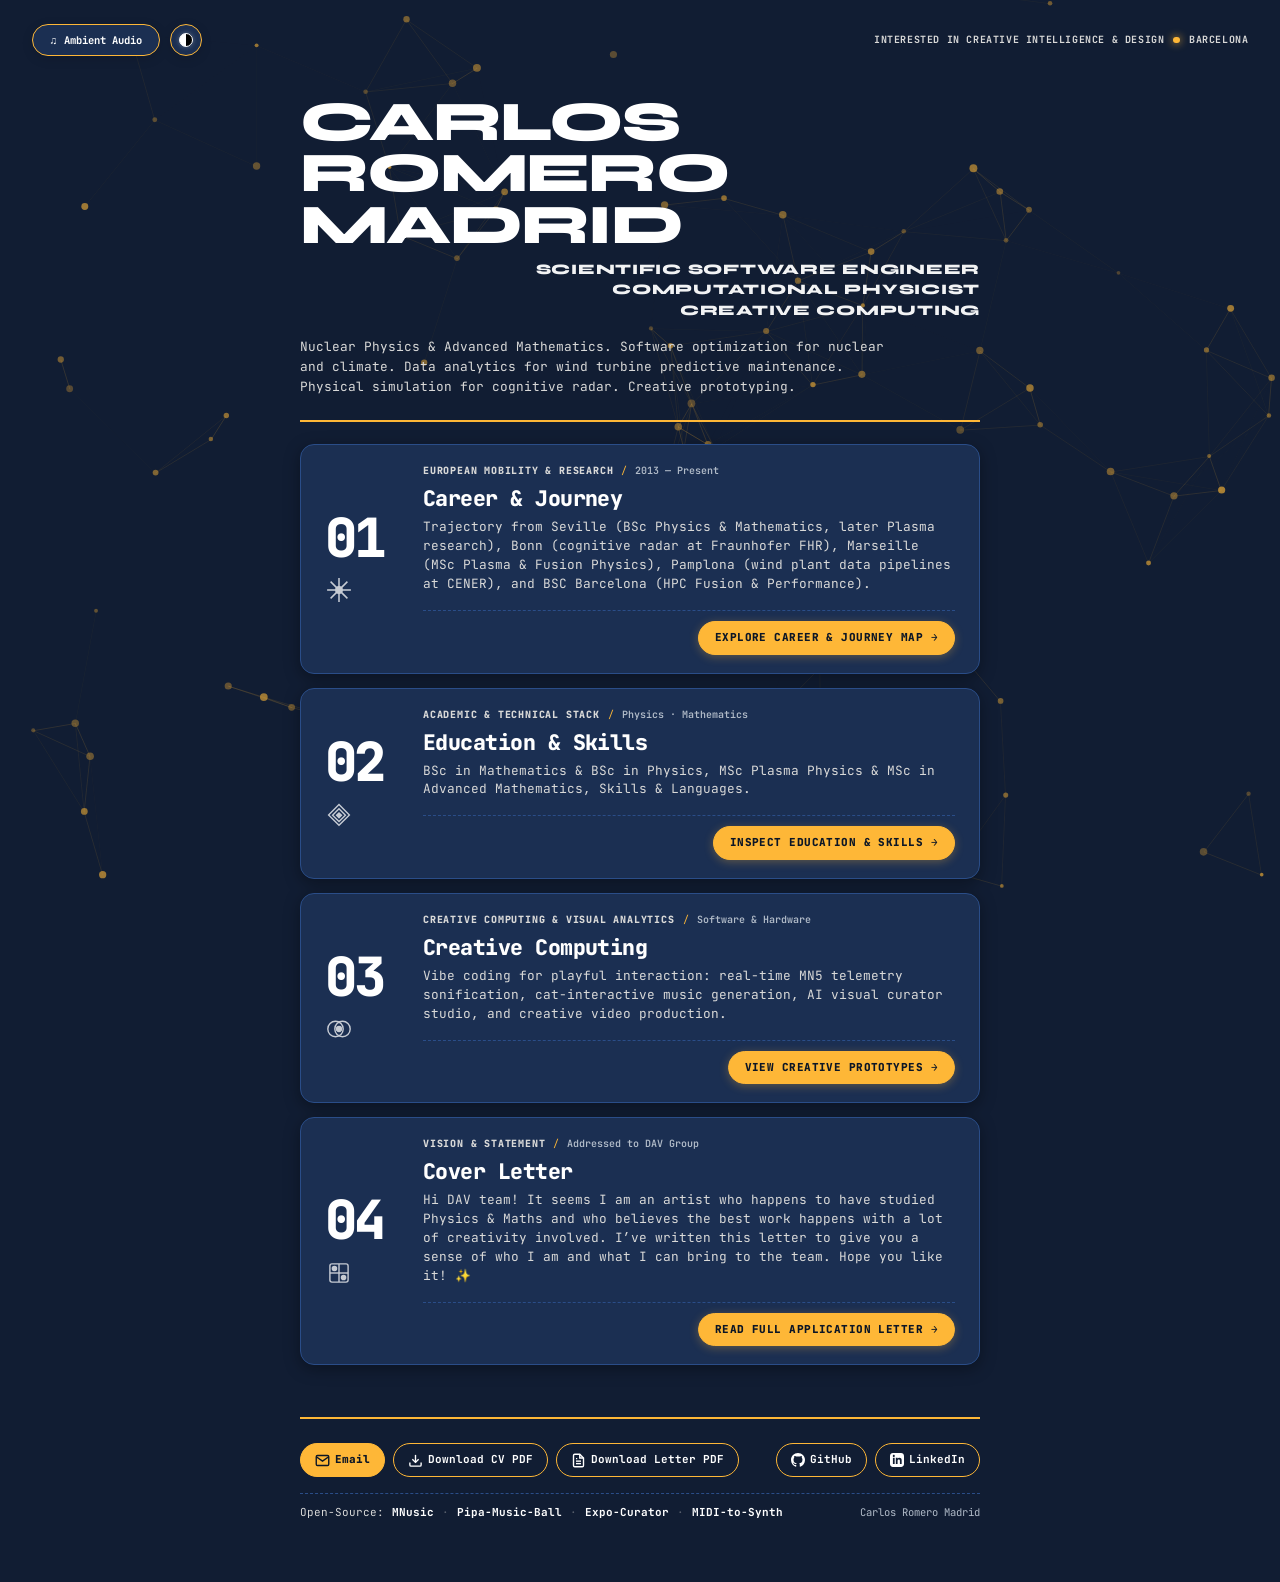
==== commit 9fd6837e: "Standardize all Career & Journey location badges to City, Country" ====
--- a/index.html
+++ b/index.html
@@ -2649,7 +2649,7 @@
                 <span class="pulse-dot"></span>
                 Current Position
               </div>
-              <span class="t-location-badge">Barcelona, Spain · BSC Performance</span>
+              <span class="t-location-badge">Barcelona, Spain</span>
               <div class="t-card-role" style="font-size: 19px; margin-top: 4px;">Research Engineer · Performance Team</div>
               <div class="t-card-org" style="font-size: 15px;">Barcelona Supercomputing Center (BSC)</div>
               <div class="t-card-dates t-current-dates">May 2025 – Present</div>
@@ -2679,7 +2679,7 @@
           
           <!-- 1. BSC Fusion -->
           <div class="timeline-card" id="card-bsc-fusion" data-city="barcelona" onclick="focusCity('barcelona', true)">
-            <span class="t-location-badge">Barcelona, Spain · BSC Fusion</span>
+            <span class="t-location-badge">Barcelona, Spain</span>
             <div class="t-card-role">Research Engineer · Fusion Team</div>
             <div class="t-card-org">Barcelona Supercomputing Center (BSC)</div>
             <div class="t-card-dates">May 2023 – April 2025</div>
@@ -2697,7 +2697,7 @@
 
           <!-- 2. CENER Pamplona -->
           <div class="timeline-card" id="card-cener" data-city="pamplona" onclick="focusCity('pamplona', true)">
-            <span class="t-location-badge">Pamplona, Spain · Renewable Energy</span>
+            <span class="t-location-badge">Pamplona, Spain</span>
             <div class="t-card-role">Data Scientist · Analysis &amp; Design</div>
             <div class="t-card-org">National Renewable Energy Centre (CENER)</div>
             <div class="t-card-dates">May 2022 – September 2022</div>
@@ -2714,7 +2714,7 @@
 
           <!-- 3. Seville Plasma Research -->
           <div class="timeline-card" id="card-seville-research" data-city="seville" onclick="focusCity('seville', true)">
-            <span class="t-location-badge">Seville, Spain · Univ. of Seville</span>
+            <span class="t-location-badge">Seville, Spain</span>
             <div class="t-card-role">Plasma Physics Researcher</div>
             <div class="t-card-org">University of Seville · FAMN Group</div>
             <div class="t-card-dates">September 2020 – April 2022</div>
@@ -2731,7 +2731,7 @@
 
           <!-- 4. Marseille MSc -->
           <div class="timeline-card" id="card-marseille" data-city="marseille" onclick="focusCity('marseille', true)">
-            <span class="t-location-badge">Marseille, France · Aix-Marseille Univ.</span>
+            <span class="t-location-badge">Marseille, France</span>
             <div class="t-card-role">MSc Plasma &amp; Fusion Physics</div>
             <div class="t-card-org">Aix-Marseille University</div>
             <div class="t-card-dates">2019 – 2020 · 1st of Class (15.43/20)</div>
@@ -2747,7 +2747,7 @@
 
           <!-- 5. Bonn Fraunhofer -->
           <div class="timeline-card" id="card-bonn" data-city="bonn" onclick="focusCity('bonn', true)">
-            <span class="t-location-badge">Bonn / Cologne, Germany · Fraunhofer FHR</span>
+            <span class="t-location-badge">Bonn, Germany</span>
             <div class="t-card-role">Research Scientist · Cognitive Radar</div>
             <div class="t-card-org">Fraunhofer Institute (FHR)</div>
             <div class="t-card-dates">August 2018 – April 2019</div>
@@ -2763,7 +2763,7 @@
 
           <!-- 6. Seville Double Degree -->
           <div class="timeline-card" id="card-seville-degree" data-city="seville" onclick="focusCity('seville', true)">
-            <span class="t-location-badge">Seville, Spain · Double Degree</span>
+            <span class="t-location-badge">Seville, Spain</span>
             <div class="t-card-role">Double Degree: BSc Mathematics &amp; BSc Physics</div>
             <div class="t-card-org">University of Seville</div>
             <div class="t-card-dates">2013 – 2018 · 3rd of Class in Both</div>
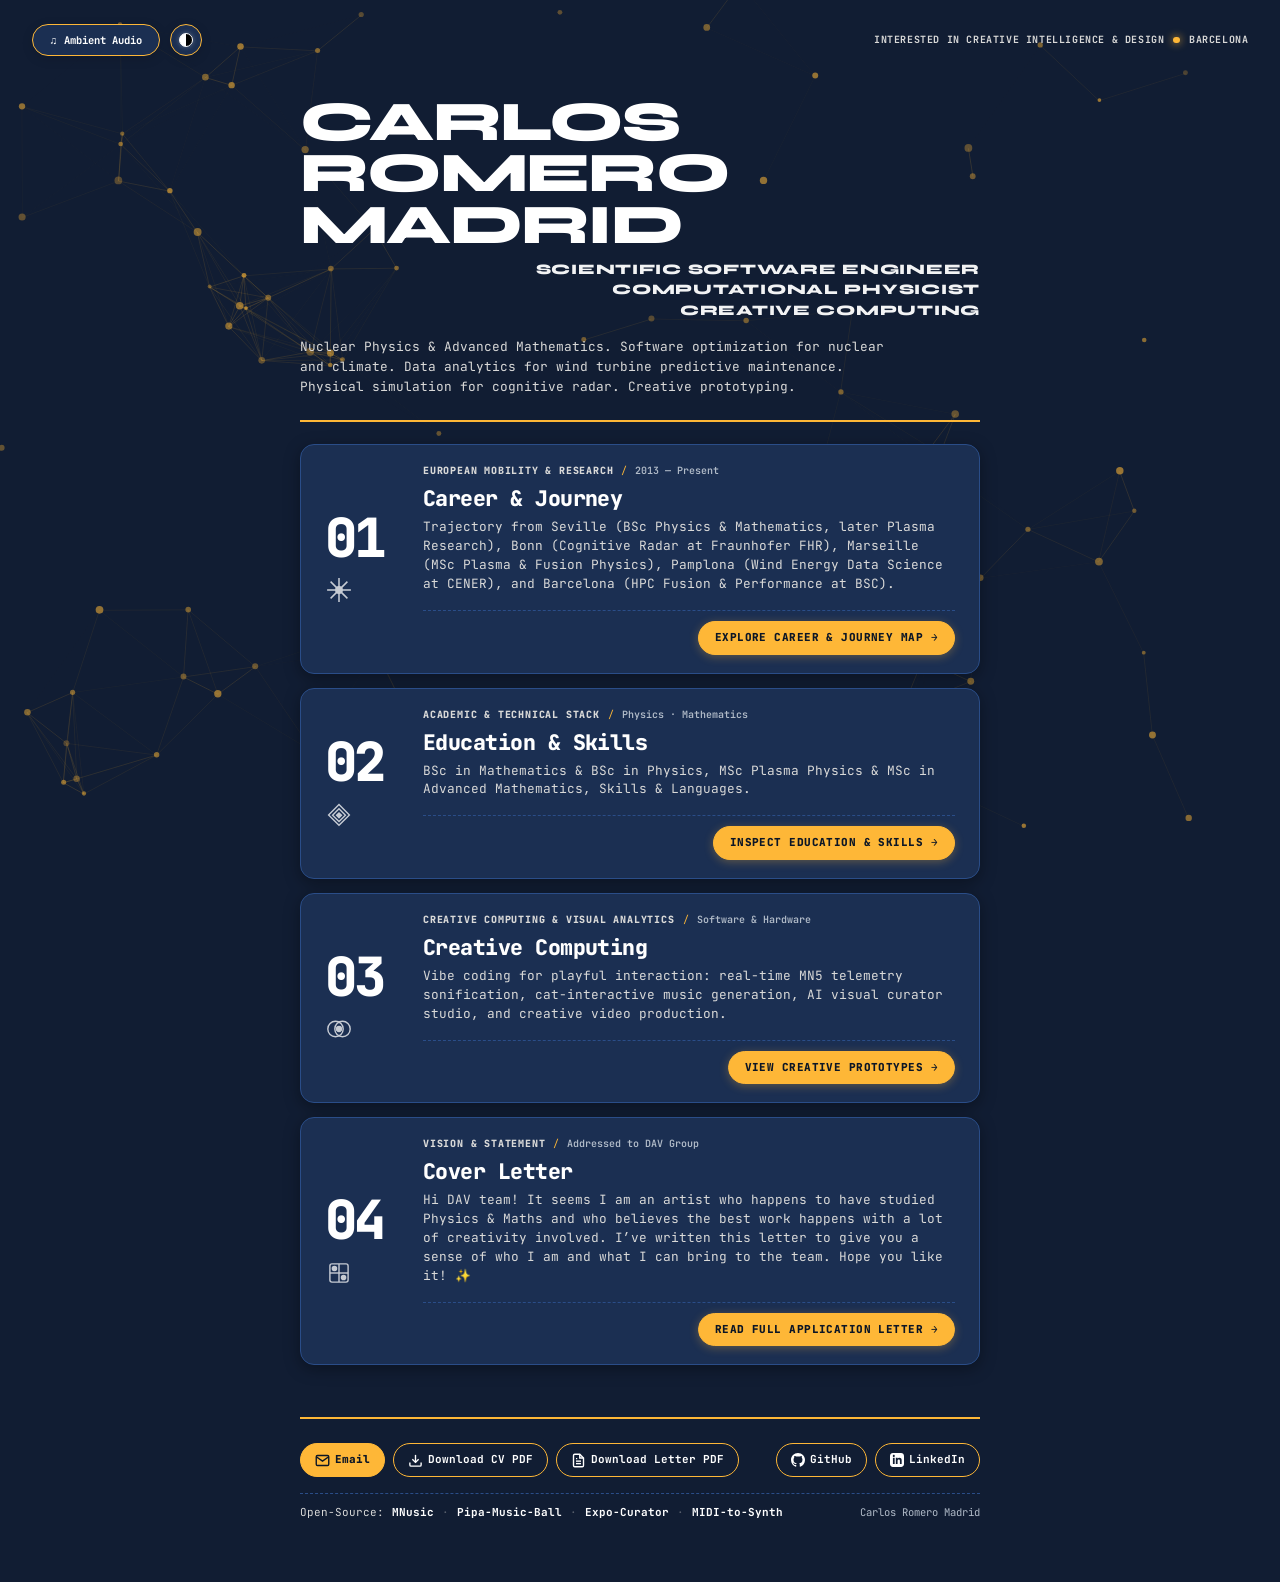
==== commit 4234a3bd: "Standardize capitalization and phrasing in Career & Journey preview" ====
--- a/index.html
+++ b/index.html
@@ -2440,7 +2440,7 @@
             </div>
             <h2 class="card-title">Career &amp; Journey</h2>
             <p class="card-desc">
-              Trajectory from Seville (BSc Physics &amp; Mathematics, later Plasma research), Bonn (cognitive radar at Fraunhofer FHR), Marseille (MSc Plasma &amp; Fusion Physics), Pamplona (wind plant data pipelines at CENER), and BSC Barcelona (HPC Fusion &amp; Performance).
+              Trajectory from Seville (BSc Physics &amp; Mathematics, later Plasma Research), Bonn (Cognitive Radar at Fraunhofer FHR), Marseille (MSc Plasma &amp; Fusion Physics), Pamplona (Wind Energy Data Science at CENER), and Barcelona (HPC Fusion &amp; Performance at BSC).
             </p>
             <div class="card-action-row">
               <span class="action-prompt-btn">Explore Career &amp; Journey Map →</span>
@@ -3187,7 +3187,7 @@
       "tag": "European Mobility & Research",
       "period": "2013 — Present",
       "title": "Career & Journey",
-      "description": "Trajectory from Seville (BSc Physics & Mathematics, later Plasma research), Bonn (cognitive radar at Fraunhofer FHR), Marseille (MSc Plasma & Fusion Physics), Pamplona (wind plant data pipelines at CENER),  and BSC Barcelona (HPC Fusion & Performance).",
+      "description": "Trajectory from Seville (BSc Physics & Mathematics, later Plasma Research), Bonn (Cognitive Radar at Fraunhofer FHR), Marseille (MSc Plasma & Fusion Physics), Pamplona (Wind Energy Data Science at CENER), and Barcelona (HPC Fusion & Performance at BSC).",
       "action_text": "Explore Career & Journey Map →"
     },
     {
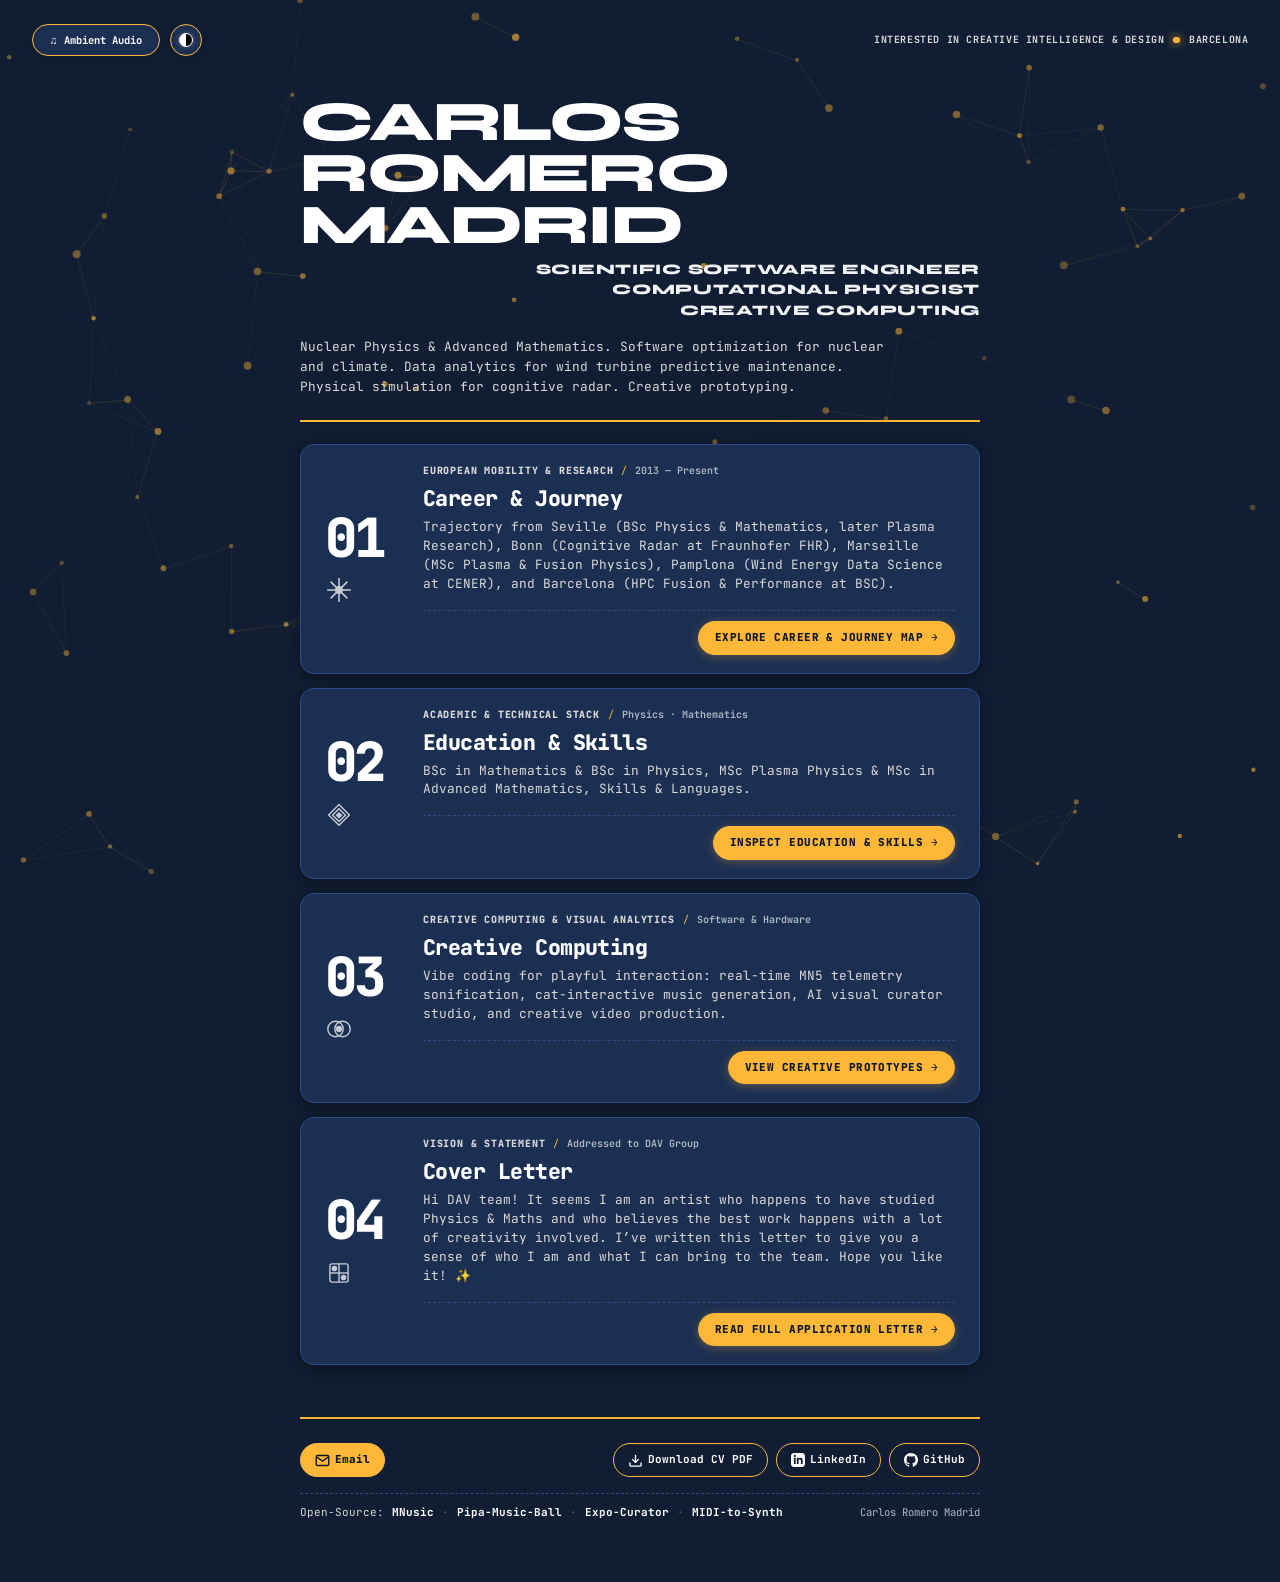
==== commit df76ac2b: "feat: implement interactive in-place visual studio, category sync, and footer button reordering" ====
--- a/index.html
+++ b/index.html
@@ -2550,23 +2550,19 @@
             <svg width="15" height="15" viewBox="0 0 24 24" fill="none" stroke="currentColor" stroke-width="2.2"><path d="M4 4h16c1.1 0 2 .9 2 2v12c0 1.1-.9 2-2 2H4c-1.1 0-2-.9-2-2V6c0-1.1.9-2 2-2z"></path><polyline points="22,6 12,13 2,6"></polyline></svg>
             Email
           </a>
+        </div>
+        <div class="footer-actions-right">
           <a href="pdfs/cool-cv.pdf" target="_blank" class="btn-hero btn-hero-secondary" download="cool-cv.pdf">
             <svg width="15" height="15" viewBox="0 0 24 24" fill="none" stroke="currentColor" stroke-width="2.2"><path d="M21 15v4a2 2 0 0 1-2 2H5a2 2 0 0 1-2-2v-4"></path><polyline points="7 10 12 15 17 10"></polyline><line x1="12" y1="15" x2="12" y2="3"></line></svg>
             Download CV PDF
           </a>
-          <a href="pdfs/cool-letter.pdf" target="_blank" class="btn-hero btn-hero-secondary" download="cool-letter.pdf">
-            <svg width="15" height="15" viewBox="0 0 24 24" fill="none" stroke="currentColor" stroke-width="2.2"><path d="M14 2H6a2 2 0 0 0-2 2v16a2 2 0 0 0 2 2h12a2 2 0 0 0 2-2V8z"></path><polyline points="14 2 14 8 20 8"></polyline><line x1="16" y1="13" x2="8" y2="13"></line><line x1="16" y1="17" x2="8" y2="17"></line><line x1="10" y1="9" x2="8" y2="9"></line></svg>
-            Download Letter PDF
+          <a href="https://linkedin.com/in/carrommad" target="_blank" rel="noopener noreferrer" class="btn-hero btn-hero-secondary">
+            <svg width="14" height="14" viewBox="0 0 24 24" fill="currentColor"><path d="M19 0h-14c-2.761 0-5 2.239-5 5v14c0 2.761 2.239 5 5 5h14c2.762 0 5-2.239 5-5v-14c0-2.761-2.238-5-5-5zm-11 19h-3v-11h3v11zm-1.5-12.268c-.966 0-1.75-.79-1.75-1.764s.784-1.764 1.75-1.764 1.75.79 1.75 1.764-.783 1.764-1.75 1.764zm13.5 12.268h-3v-5.604c0-3.368-4-3.113-4 0v5.604h-3v-11h3v1.765c1.396-2.586 7-2.777 7 2.476v6.759z"/></svg>
+            LinkedIn
           </a>
-        </div>
-        <div class="footer-actions-right">
           <a href="https://github.com/carrommad" target="_blank" rel="noopener noreferrer" class="btn-hero btn-hero-secondary">
             <svg width="14" height="14" viewBox="0 0 24 24" fill="currentColor"><path d="M12 0c-6.626 0-12 5.373-12 12 0 5.302 3.438 9.8 8.207 11.387.599.111.793-.261.793-.577v-2.234c-3.338.726-4.033-1.416-4.033-1.416-.546-1.387-1.333-1.756-1.333-1.756-1.089-.745.083-.729.083-.729 1.205.084 1.839 1.237 1.839 1.237 1.07 1.834 2.807 1.304 3.492.997.107-.775.418-1.305.762-1.604-2.665-.305-5.467-1.334-5.467-5.931 0-1.311.469-2.381 1.236-3.221-.124-.303-.535-1.524.117-3.176 0 0 1.008-.322 3.301 1.23.957-.266 1.983-.399 3.003-.404 1.02.005 2.047.138 3.006.404 2.291-1.552 3.297-1.23 3.297-1.23.653 1.653.242 2.874.118 3.176.77.84 1.235 1.911 1.235 3.221 0 4.609-2.807 5.624-5.479 5.921.43.372.823 1.102.823 2.222v3.293c0 .319.192.694.801.576 4.765-1.589 8.199-6.086 8.199-11.386 0-6.627-5.373-12-12-12z"/></svg>
             GitHub
-          </a>
-          <a href="https://linkedin.com/in/carrommad" target="_blank" rel="noopener noreferrer" class="btn-hero btn-hero-secondary">
-            <svg width="14" height="14" viewBox="0 0 24 24" fill="currentColor"><path d="M19 0h-14c-2.761 0-5 2.239-5 5v14c0 2.761 2.239 5 5 5h14c2.762 0 5-2.239 5-5v-14c0-2.761-2.238-5-5-5zm-11 19h-3v-11h3v11zm-1.5-12.268c-.966 0-1.75-.79-1.75-1.764s.784-1.764 1.75-1.764 1.75.79 1.75 1.764-.783 1.764-1.75 1.764zm13.5 12.268h-3v-5.604c0-3.368-4-3.113-4 0v5.604h-3v-11h3v1.765c1.396-2.586 7-2.777 7 2.476v6.759z"/></svg>
-            LinkedIn
           </a>
         </div>
       </div>
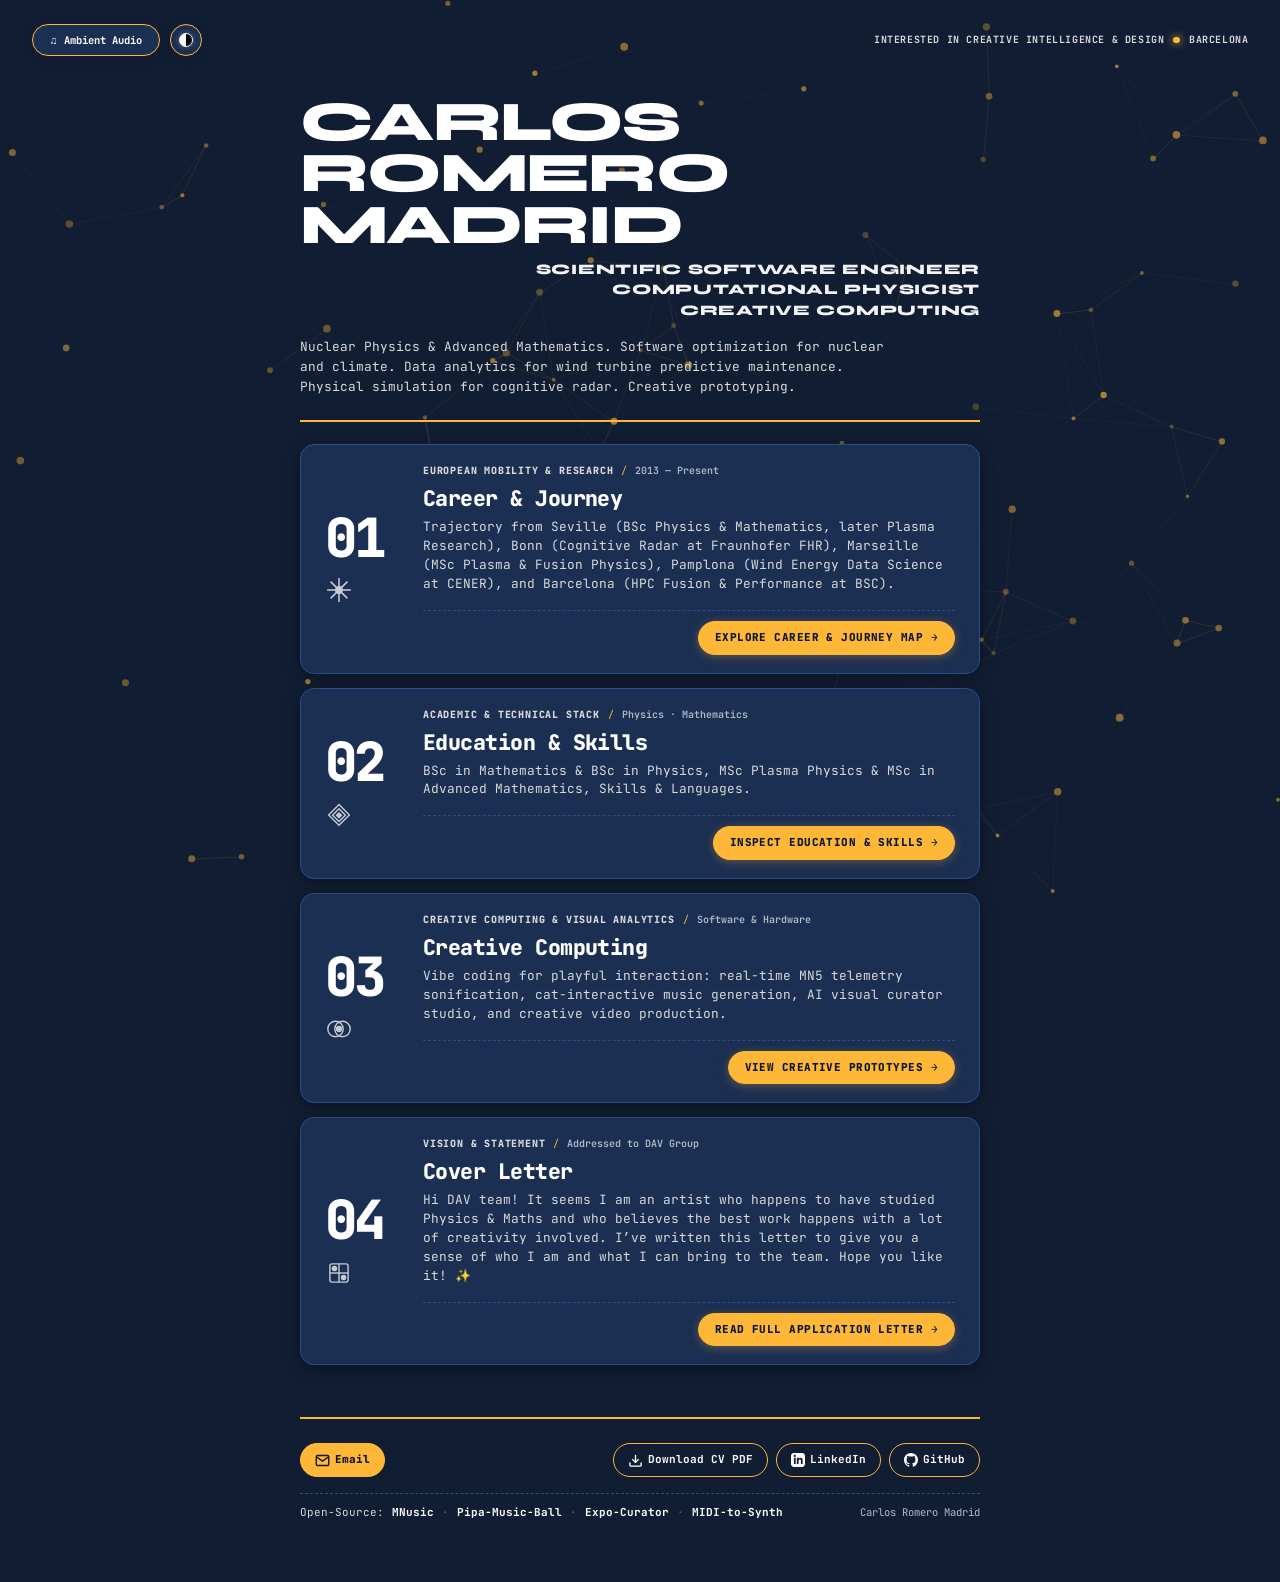
==== commit 95d60241: "refactor: modularize monolithic index.html into css/main.css and js/main.js" ====
--- a/index.html
+++ b/index.html
@@ -22,2318 +22,7 @@
   <!-- External Content Config (Synchronously preloads cover letter data) -->
   <script src="cover_letter.js"></script>
 
-  <style>
-    /* =========================================================
-       HIGH-CONTRAST BLACK & WHITE EDITORIAL DESIGN SYSTEM
-       Default: Day Mode (Luminous White Canvas)
-       Toggle:  Night Mode (80% Black Canvas #333333)
-       Typography: Syne 800 (Header + Subtitle) · JetBrains Mono (The Rest)
-       ========================================================= */
-    :root {
-      /* Day Mode Palette: Crimson & Raw Linen (Default on page load) */
-      --bw-bg: #f7f4ea; /* Raw Washi Paper Linen */
-      --bw-surface: #ffffff;
-      --bw-surface-hover: #fff4b8; /* Luminous Golden Butter Yellow */
-      --bw-surface-sunken: #eee9dc;
-      
-      --bw-border: #c92a2a; /* Sumi Lacquer Crimson */
-      --bw-border-medium: #1d1c19; /* Sumi Ink Black */
-      --bw-border-subtle: #ddd6c3;
-      
-      --bw-text: #1d1c19;
-      --bw-text-muted: #56534a;
-      --bw-text-dim: #888275;
-      
-      --bw-btn-bg: #c92a2a;
-      --bw-btn-text: #ffffff;
-      --bw-btn-border: #1d1c19;
-      --bw-btn-hover-bg: #de3535;
-      
-      --bw-pill-bg: #ede7d7;
-      --bw-pill-text: #c92a2a;
-      --bw-pill-border: #c92a2a;
-
-      /* Typography Family Design Tokens: Syne 800 + JetBrains Mono */
-      --font-display: 'Syne', sans-serif;
-      --font-mono: 'JetBrains Mono', monospace;
-      --font-body: 'JetBrains Mono', monospace;
-    }
-
-    /* Editorial Day Palette (Classic High-Contrast B&W) */
-    html.theme-editorial-day, body.theme-editorial-day {
-      --bw-bg: #ffffff;
-      --bw-surface: #ffffff;
-      --bw-surface-hover: #f5f5f5;
-      --bw-surface-sunken: #f8f8f8;
-      
-      --bw-border: #000000;
-      --bw-border-medium: #b0b0b0;
-      --bw-border-subtle: #e4e4e7;
-      
-      --bw-text: #000000;
-      --bw-text-muted: #52525b;
-      --bw-text-dim: #888888;
-      
-      --bw-btn-bg: #000000;
-      --bw-btn-text: #ffffff;
-      --bw-btn-border: #000000;
-      --bw-btn-hover-bg: #27272a;
-      
-      --bw-pill-bg: #f4f4f5;
-      --bw-pill-text: #000000;
-      --bw-pill-border: #d4d4d8;
-    }
-
-    /* Night Mode Palette (80% Black Canvas #333333 instead of 100% #000000) */
-    html.theme-night, body.theme-night {
-      --bw-bg: #333333; /* 80% black */
-      --bw-surface: #262626;
-      --bw-surface-hover: #363636;
-      --bw-surface-sunken: #1c1c1c;
-      
-      --bw-border: #ffffff;
-      --bw-border-medium: #666666;
-      --bw-border-subtle: #444444;
-      
-      --bw-text: #ffffff;
-      --bw-text-muted: #d4d4d8;
-      --bw-text-dim: #a1a1aa;
-      
-      --bw-btn-bg: #ffffff;
-      --bw-btn-text: #000000;
-      --bw-btn-border: #ffffff;
-      --bw-btn-hover-bg: #e4e4e7;
-      
-      --bw-pill-bg: #202020;
-      --bw-pill-text: #ffffff;
-      --bw-pill-border: #444444;
-    }
-
-    /* =========================================================
-       COLOR PALETTES SUITE (Selectable via Dropdown Menu)
-       ========================================================= */
-
-    /* Palette 1: Black & Silver (Obsidian & Liquid Chrome) */
-    html.theme-black-silver, body.theme-black-silver {
-      --bw-bg: #0b0c0e;
-      --bw-surface: #14161b;
-      --bw-surface-hover: #1e2129;
-      --bw-surface-sunken: #0e1014;
-      
-      --bw-border: #d4d8e2; /* Liquid Sterling Silver */
-      --bw-border-medium: #88909f; /* Brushed Chrome */
-      --bw-border-subtle: #2b303c;
-      
-      --bw-text: #f0f3f8; /* Platinum Silver */
-      --bw-text-muted: #b4bac6; /* Cool Silver Mist */
-      --bw-text-dim: #707888;
-      
-      --bw-btn-bg: #d4d8e2;
-      --bw-btn-text: #0b0c0e;
-      --bw-btn-border: #d4d8e2;
-      --bw-btn-hover-bg: #eef1f7;
-      
-      --bw-pill-bg: #1a1d24;
-      --bw-pill-text: #e2e6ef;
-      --bw-pill-border: #3b4252;
-    }
-
-    /* Palette 2: Touareg & Couple of Complementaries (Cobalt, Desert Sand & Terracotta) */
-    html.theme-touareg, body.theme-touareg {
-      --bw-bg: #0a1420; /* Deep Saharan Night Indigo */
-      --bw-surface: #12243a; /* Touareg Cobalt Blue */
-      --bw-surface-hover: #193352;
-      --bw-surface-sunken: #0c1827;
-      
-      --bw-border: #e07a5f; /* Terracotta Desert Copper */
-      --bw-border-medium: #f4a261; /* Saharan Dune Sand / Golden Ochre */
-      --bw-border-subtle: #1f3b5e;
-      
-      --bw-text: #faf7f2; /* Saharan Dune Linen */
-      --bw-text-muted: #cad7e5; /* Twilight Blue Mist */
-      --bw-text-dim: #7b97b5;
-      
-      --bw-btn-bg: #e07a5f;
-      --bw-btn-text: #0a1420;
-      --bw-btn-border: #f4a261;
-      --bw-btn-hover-bg: #eb8c73;
-      
-      --bw-pill-bg: #162c47;
-      --bw-pill-text: #f4a261;
-      --bw-pill-border: #e07a5f;
-    }
-
-    /* Palette 3: Yellow & A Complementary (Bauhaus Solar Yellow & Electric Iris Violet) */
-    html.theme-cyber-yellow, body.theme-cyber-yellow {
-      --bw-bg: #0c0d10; /* Deep Carbon Obsidian */
-      --bw-surface: #17181f; /* Matte Graphite */
-      --bw-surface-hover: #22232d;
-      --bw-surface-sunken: #111217;
-      
-      --bw-border: #ffe600; /* Solar Bauhaus Yellow */
-      --bw-border-medium: #7c5cff; /* Electric Iris Violet Complementary */
-      --bw-border-subtle: #2f2a48;
-      
-      --bw-text: #ffffff;
-      --bw-text-muted: #d8d8e5;
-      --bw-text-dim: #8b8b9e;
-      
-      --bw-btn-bg: #ffe600;
-      --bw-btn-text: #0c0d10;
-      --bw-btn-border: #ffe600;
-      --bw-btn-hover-bg: #fff04d;
-      
-      --bw-pill-bg: #1f1c34;
-      --bw-pill-text: #ffe600;
-      --bw-pill-border: #7c5cff;
-    }
-
-    /* Palette 4: Nordic Pine & Copper (LUMI Supercomputing / Finnish Spruce) */
-    html.theme-nordic-pine, body.theme-nordic-pine {
-      --bw-bg: #081410; /* Boreal Spruce Forest */
-      --bw-surface: #10241c; /* Dark Alpine Pine */
-      --bw-surface-hover: #183529;
-      --bw-surface-sunken: #0c1a14;
-      
-      --bw-border: #3ddc97; /* Northern Lights Aurora Mint */
-      --bw-border-medium: #e26d46; /* Arctic Sauna Copper */
-      --bw-border-subtle: #1c3d2f;
-      
-      --bw-text: #f1f7f3; /* Birch Snow White */
-      --bw-text-muted: #afc9bd;
-      --bw-text-dim: #688c7c;
-      
-      --bw-btn-bg: #e26d46;
-      --bw-btn-text: #081410;
-      --bw-btn-border: #3ddc97;
-      --bw-btn-hover-bg: #eb7f5a;
-      
-      --bw-pill-bg: #152e24;
-      --bw-pill-text: #3ddc97;
-      --bw-pill-border: #e26d46;
-    }
-
-    /* Palette 5: MareNostrum 5 (Deep Mediterranean Blue & Champagne Gold) */
-    html.theme-marenostrum, body.theme-marenostrum {
-      --bw-bg: #050e1d; /* Supercomputing Deep Ocean */
-      --bw-surface: #0c1b33; /* MareNostrum Cobalt */
-      --bw-surface-hover: #132749;
-      --bw-surface-sunken: #071325;
-      
-      --bw-border: #00f0ff; /* Interconnect Petascale Cyan */
-      --bw-border-medium: #d4af37; /* Torre Girona Chapel Gold */
-      --bw-border-subtle: #16325c;
-      
-      --bw-text: #f2f7fd; /* Starlight Ice White */
-      --bw-text-muted: #b4c9e4;
-      --bw-text-dim: #6986ab;
-      
-      --bw-btn-bg: #d4af37;
-      --bw-btn-text: #050e1d;
-      --bw-btn-border: #00f0ff;
-      --bw-btn-hover-bg: #e5c358;
-      
-      --bw-pill-bg: #102340;
-      --bw-pill-text: #00f0ff;
-      --bw-pill-border: #d4af37;
-    }
-
-    /* Palette 6: Crimson & Raw Linen (Japanese Editorial Warm Paper) */
-    html.theme-crimson-linen, body.theme-crimson-linen {
-      --bw-bg: #f7f4ea; /* Raw Washi Paper Linen */
-      --bw-surface: #ffffff;
-      --bw-surface-hover: #fff4b8; /* Luminous Golden Butter Yellow */
-      --bw-surface-sunken: #eee9dc;
-      
-      --bw-border: #c92a2a; /* Sumi Lacquer Crimson */
-      --bw-border-medium: #1d1c19; /* Sumi Ink Black */
-      --bw-border-subtle: #ddd6c3;
-      
-      --bw-text: #1d1c19;
-      --bw-text-muted: #56534a;
-      --bw-text-dim: #888275;
-      
-      --bw-btn-bg: #c92a2a;
-      --bw-btn-text: #ffffff;
-      --bw-btn-border: #1d1c19;
-      --bw-btn-hover-bg: #de3535;
-      
-      --bw-pill-bg: #ede7d7;
-      --bw-pill-text: #c92a2a;
-      --bw-pill-border: #c92a2a;
-    }
-
-    /* Palette 7: Deep Blue & Glacial Salt (Image 1 Palette) */
-    /* Palette 7: Deep Blue & Glacial Salt (Default Night Mode) */
-    /* Deep Blue #111d33 · Surface #1b2f52 · Accent Yellow #FEB737 · Glacial Salt #B1BBC8 */
-    html.theme-deep-blue, body.theme-deep-blue {
-      --bw-bg: #111d33;
-      --bw-surface: #1b2f52;
-      --bw-surface-hover: #233e6b;
-      --bw-surface-sunken: #0c1626;
-      
-      --bw-border: #FEB737; /* Honey Yellow outer line as card 2 */
-      --bw-border-medium: #FEB737;
-      --bw-border-subtle: #2A4D88; /* Deep Blue */
-      
-      --bw-text: #ffffff;
-      --bw-text-muted: #D9D9D8; /* Concerto */
-      --bw-text-dim: #B1BBC8; /* Glacial Salt */
-      
-      --bw-btn-bg: #FEB737; /* Yellow highlight button */
-      --bw-btn-text: #0c1626; /* Deep obsidian for max contrast */
-      --bw-btn-border: #FEB737;
-      --bw-btn-hover-bg: #ffd276;
-      
-      --bw-pill-bg: #152542;
-      --bw-pill-text: #FEB737;
-      --bw-pill-border: #FEB737;
-    }
-
-    /* In Deep Blue & Glacial: cards at rest have clean subtle dark borders */
-    body.theme-deep-blue .editorial-card {
-      border: 1.5px solid var(--bw-border-subtle) !important;
-      background: #1b2f52 !important;
-      box-shadow: 0 4px 16px rgba(0, 0, 0, 0.35) !important;
-    }
-    /* The yellow outer line ONLY appears when HOVERING over the cards */
-    body.theme-deep-blue .editorial-card:hover {
-      border: 2px solid #FEB737 !important;
-      background: #233e6b !important;
-      box-shadow: 0 10px 28px rgba(254, 183, 55, 0.32) !important;
-      transform: translateY(-2px);
-    }
-
-    /* In Deep Blue & Glacial: "Explore" "View..." action prompt boxes are yellow #FEB737 */
-    body.theme-deep-blue .action-prompt-btn {
-      background: #FEB737 !important;
-      color: #0c1626 !important;
-      border: 1.5px solid #FEB737 !important;
-      font-weight: 800 !important;
-      box-shadow: 0 2px 10px rgba(254, 183, 55, 0.30) !important;
-    }
-    body.theme-deep-blue .action-prompt-btn:hover,
-    body.theme-deep-blue .editorial-card:hover .action-prompt-btn {
-      background: #ffd276 !important;
-      color: #0c1626 !important;
-      border-color: #ffd276 !important;
-      box-shadow: 0 4px 18px rgba(254, 183, 55, 0.50) !important;
-      transform: translateY(-2px);
-    }
-
-    body.theme-deep-blue .btn-hero-primary {
-      background: #FEB737 !important;
-      color: #0c1626 !important;
-      border: 1.5px solid #FEB737 !important;
-      font-weight: 800 !important;
-    }
-    body.theme-deep-blue .btn-hero-primary:hover {
-      background: #ffd276 !important;
-      color: #0c1626 !important;
-    }
-
-    /* Palette 8: Indigo, Honey & Periwinkle (Image 2 Palette Dark) */
-    /* Indigo #543786 · Honey #FEB737 · Periwinkle #A7B5FE · Sea Breeze #7BB8C0 · Lemon Meringue #FFEBAD */
-    html.theme-indigo-honey, body.theme-indigo-honey {
-      --bw-bg: #1c112e;
-      --bw-surface: #2d1b4a; /* Indigo Base */
-      --bw-surface-hover: #3d2564;
-      --bw-surface-sunken: #150c23;
-      
-      --bw-border: #FEB737; /* Honey */
-      --bw-border-medium: #A7B5FE; /* Periwinkle */
-      --bw-border-subtle: #543786; /* Indigo */
-      
-      --bw-text: #FFEBAD; /* Lemon Meringue */
-      --bw-text-muted: #A7B5FE; /* Periwinkle */
-      --bw-text-dim: #7BB8C0; /* Sea Breeze */
-      
-      --bw-btn-bg: #FEB737; /* Honey */
-      --bw-btn-text: #1c112e;
-      --bw-btn-border: #FFEBAD; /* Lemon Meringue */
-      --bw-btn-hover-bg: #ffc966;
-      
-      --bw-pill-bg: #271642;
-      --bw-pill-text: #FFEBAD; /* Lemon Meringue */
-      --bw-pill-border: #7BB8C0; /* Sea Breeze */
-    }
-
-    /* Palette 9: Lemon Meringue & Sea Breeze (Image 2 Palette Light) */
-    html.theme-lemon-meringue, body.theme-lemon-meringue {
-      --bw-bg: #FFEBAD; /* Lemon Meringue Canvas */
-      --bw-surface: #fffdf5;
-      --bw-surface-hover: #fcf4dc;
-      --bw-surface-sunken: #f5df9c;
-      
-      --bw-border: #543786; /* Indigo */
-      --bw-border-medium: #7BB8C0; /* Sea Breeze */
-      --bw-border-subtle: #e5cd85;
-      
-      --bw-text: #543786; /* Indigo */
-      --bw-text-muted: #3a2260;
-      --bw-text-dim: #7BB8C0; /* Sea Breeze */
-      
-      --bw-btn-bg: #543786; /* Indigo */
-      --bw-btn-text: #FFEBAD; /* Lemon Meringue */
-      --bw-btn-border: #FEB737; /* Honey */
-      --bw-btn-hover-bg: #6e48b0;
-      
-      --bw-pill-bg: #f8e5b0;
-      --bw-pill-text: #543786;
-      --bw-pill-border: #7BB8C0; /* Sea Breeze */
-    }
-
-    * {
-      box-sizing: border-box;
-      margin: 0;
-      padding: 0;
-    }
-
-    html {
-      margin: 0;
-      padding: 0;
-      box-sizing: border-box;
-      min-height: 100vh;
-      overflow-y: scroll; /* Dedicated viewport vertical scrollbar */
-      overflow-x: hidden;
-      background-color: var(--bw-bg);
-      color: var(--bw-text);
-      transition: background-color 0.25s ease, color 0.25s ease;
-    }
-
-    body {
-      margin: 0;
-      padding: 0;
-      box-sizing: border-box;
-      min-height: 100vh;
-      overflow: visible;
-      background-color: var(--bw-bg);
-      color: var(--bw-text);
-      font-family: var(--font-body);
-      font-size: 13.5px;
-      line-height: 1.6;
-      display: flex;
-      flex-direction: column;
-      align-items: center;
-      position: relative;
-      transition: background-color 0.25s ease, color 0.25s ease;
-    }
-
-    /* Subtle Ambient Canvas Background */
-    #ambient-particles-canvas {
-      position: fixed;
-      top: 0;
-      left: 0;
-      width: 100vw;
-      height: 100vh;
-      pointer-events: none;
-      z-index: 0;
-      opacity: 0.85;
-    }
-
-    /* MAIN CONTAINER — Horizontally narrower (720px) with balanced 2.5cm-higher breathing room */
-    .container {
-      max-width: 720px;
-      width: 100%;
-      margin: 0 auto;
-      padding: clamp(70px, 9vh, 90px) 20px 60px;
-      display: flex;
-      flex-direction: column;
-      position: relative;
-      z-index: 1;
-      box-sizing: border-box;
-    }
-
-    /* =========================================================
-       HERO HEADER — Typographic, Compact Vertical Height
-       ========================================================= */
-    .hero-header {
-      padding: 16px 0 24px;
-      display: flex;
-      flex-direction: column;
-      gap: 16px;
-      border-bottom: 2px solid var(--bw-border);
-      margin-bottom: 22px;
-    }
-
-    /* Top Status Dock — Positioned absolutely so it naturally scrolls up with the page & NEVER intersects below */
-    .top-status-dock {
-      position: absolute;
-      top: 24px;
-      right: 32px;
-      height: 32px;
-      z-index: 900;
-      display: flex;
-      align-items: center;
-      justify-content: flex-end;
-      transition: opacity 0.18s cubic-bezier(0.16, 1, 0.3, 1), transform 0.18s cubic-bezier(0.16, 1, 0.3, 1);
-      will-change: opacity, transform;
-    }
-
-    /* Rapid fade-out on scroll: Disappears fast across a short vertical space */
-    .top-status-dock.is-scrolled {
-      opacity: 0 !important;
-      pointer-events: none !important;
-      transform: translateY(-8px) !important;
-    }
-
-    .status-badge {
-      display: inline-flex;
-      align-items: center;
-      font-family: var(--font-mono);
-      font-size: 10px;
-      font-weight: 700;
-      letter-spacing: 0.06em;
-      text-transform: uppercase;
-      color: var(--bw-text-muted);
-      white-space: nowrap;
-      min-width: 0;
-      line-height: 1;
-    }
-
-    .status-text-full,
-    .status-text-short {
-      display: inline-flex;
-      align-items: center;
-      gap: 8px;
-    }
-
-    .status-text-short {
-      display: none;
-    }
-
-    @media (max-width: 1140px) {
-      .status-text-full {
-        display: none;
-      }
-      .status-text-short {
-        display: inline-flex;
-      }
-    }
-
-    .status-dot {
-      width: 6.5px;
-      height: 6.5px;
-      border-radius: 50%;
-      background: var(--bw-border);
-      box-shadow: 0 0 8px var(--bw-border);
-      animation: status-pulse 2s infinite ease-in-out;
-      flex-shrink: 0;
-      display: inline-block;
-      vertical-align: middle;
-      margin: 0 1px;
-    }
-    @keyframes status-pulse {
-      0% { opacity: 0.4; transform: scale(0.85); }
-      50% { opacity: 1; transform: scale(1.2); }
-      100% { opacity: 0.4; transform: scale(0.85); }
-    }
-
-    /* Hero Controls — Positioned at the most left, outside the central container */
-    .hero-controls {
-      position: fixed;
-      top: 24px;
-      left: 32px;
-      z-index: 900;
-      display: flex;
-      align-items: center;
-      gap: 10px;
-    }
-
-    @media (max-width: 860px) {
-      .container {
-        padding-top: 36px;
-      }
-      .hero-controls {
-        position: static;
-        justify-content: flex-start;
-        max-width: 720px;
-        width: 100%;
-        margin: 14px auto 0;
-        padding: 0 20px;
-        box-sizing: border-box;
-      }
-      .top-status-dock {
-        position: static;
-        justify-content: flex-end;
-        max-width: 720px;
-        width: 100%;
-        margin: 8px auto 0;
-        padding: 0 20px;
-        box-sizing: border-box;
-        height: auto;
-      }
-    }
-
-    .btn-ctrl {
-      background: var(--bw-surface);
-      color: var(--bw-text);
-      border: 1.5px solid var(--bw-border-medium);
-      border-radius: 9999px;
-      padding: 6px 14px;
-      font-family: var(--font-mono);
-      font-size: 10.5px;
-      font-weight: 700;
-      cursor: pointer;
-      display: inline-flex;
-      align-items: center;
-      gap: 7px;
-      transition: all 0.2s cubic-bezier(0.16, 1, 0.3, 1);
-      box-sizing: border-box;
-      white-space: nowrap;
-      height: 32px;
-      box-shadow: 0 3px 12px rgba(0, 0, 0, 0.12);
-    }
-    .btn-ctrl:hover {
-      border-color: var(--bw-border);
-      background: var(--bw-surface-hover);
-      transform: translateY(-1px);
-      box-shadow: 0 6px 18px rgba(0, 0, 0, 0.18);
-    }
-    .btn-ctrl.playing {
-      background: var(--bw-btn-bg);
-      color: var(--bw-btn-text);
-      border-color: var(--bw-btn-border);
-    }
-
-    /* Sleek icon-only toggle button to prevent any overlap with card 01 */
-    #btn-theme-toggle {
-      width: 32px;
-      height: 32px;
-      padding: 0;
-      justify-content: center;
-      flex-shrink: 0;
-    }
-
-    #btn-mnusic-audio {
-      min-width: 128px;
-      justify-content: center;
-    }
-
-    /* Palette Dropdown Selector Styling */
-    .palette-select-wrap {
-      position: relative;
-      display: inline-flex;
-      align-items: center;
-    }
-
-    .palette-select {
-      background: var(--bw-surface);
-      color: var(--bw-text);
-      border: 1.5px solid var(--bw-border-medium);
-      border-radius: 9999px;
-      padding: 5px 24px 5px 10px;
-      font-family: var(--font-mono);
-      font-size: 10px;
-      font-weight: 700;
-      cursor: pointer;
-      appearance: none;
-      -webkit-appearance: none;
-      -moz-appearance: none;
-      background-image: url("data:image/svg+xml,%3Csvg xmlns='http://www.w3.org/2000/svg' width='10' height='10' viewBox='0 0 24 24' fill='none' stroke='%23888888' stroke-width='2.5' stroke-linecap='round' stroke-linejoin='round'%3E%3Cpolyline points='6 9 12 15 18 9'%3E%3C/polyline%3E%3C/svg%3E");
-      background-repeat: no-repeat;
-      background-position: calc(100% - 9px) center;
-      background-size: 10px;
-      transition: all 0.2s cubic-bezier(0.16, 1, 0.3, 1);
-      box-sizing: border-box;
-      white-space: nowrap;
-      height: 29px;
-      min-width: 154px;
-    }
-
-    .palette-select:hover {
-      border-color: var(--bw-border);
-      background-color: var(--bw-surface-hover);
-      transform: translateY(-1px);
-    }
-
-    .palette-select:focus {
-      outline: none;
-      border-color: var(--bw-border);
-      box-shadow: 0 0 0 2px rgba(0, 0, 0, 0.15);
-    }
-
-    .palette-select option {
-      background: var(--bw-surface);
-      color: var(--bw-text);
-      font-family: var(--font-mono);
-      font-size: 11px;
-      padding: 6px 10px;
-    }
-
-    /* Vertical Half-Black Half-White Split Disc Icon */
-    .split-disc {
-      width: 14px;
-      height: 14px;
-      border-radius: 50%;
-      border: 1.5px solid currentColor;
-      background: linear-gradient(to right, #000000 50%, #ffffff 50%);
-      display: inline-block;
-      flex-shrink: 0;
-      box-shadow: 0 0 5px rgba(0, 0, 0, 0.2);
-      transition: transform 0.35s cubic-bezier(0.34, 1.56, 0.64, 1);
-    }
-    .btn-ctrl:hover .split-disc {
-      transform: rotate(180deg);
-    }
-    body.theme-night .split-disc,
-    body.theme-black-silver .split-disc,
-    body.theme-touareg .split-disc,
-    body.theme-cyber-yellow .split-disc,
-    body.theme-nordic-pine .split-disc,
-    body.theme-marenostrum .split-disc,
-    body.theme-deep-blue .split-disc,
-    body.theme-indigo-honey .split-disc {
-      box-shadow: 0 0 5px rgba(255, 255, 255, 0.3);
-      transform: rotate(180deg);
-    }
-    body.theme-night .btn-ctrl:hover .split-disc,
-    body.theme-black-silver .btn-ctrl:hover .split-disc,
-    body.theme-touareg .btn-ctrl:hover .split-disc,
-    body.theme-cyber-yellow .btn-ctrl:hover .split-disc,
-    body.theme-nordic-pine .btn-ctrl:hover .split-disc,
-    body.theme-marenostrum .btn-ctrl:hover .split-disc,
-    body.theme-deep-blue .btn-ctrl:hover .split-disc,
-    body.theme-indigo-honey .btn-ctrl:hover .split-disc {
-      transform: rotate(360deg);
-    }
-
-    /* Modernist Vector Emblems (Book of Shapes) */
-    .shape-emblem {
-      width: 28px;
-      height: 28px;
-      display: inline-flex;
-      align-items: center;
-      justify-content: center;
-      color: var(--bw-text);
-      opacity: 0.75;
-      margin-top: 6px;
-      transition: all 0.3s cubic-bezier(0.34, 1.56, 0.64, 1);
-    }
-    .editorial-card:hover .shape-emblem {
-      opacity: 1;
-      transform: scale(1.15) rotate(45deg);
-    }
-
-    .hero-name-block {
-      display: flex;
-      flex-direction: column;
-      gap: 8px;
-    }
-
-    h1.hero-name {
-      font-family: var(--font-display); /* Syne 800 display */
-      font-size: clamp(34px, 5.4vw, 56px);
-      font-weight: 800;
-      letter-spacing: -0.03em;
-      line-height: 0.88;
-      color: var(--bw-text);
-      margin: 0;
-      text-transform: uppercase;
-      display: flex;
-      flex-direction: column;
-      gap: 2px;
-      overflow: visible;
-    }
-
-    .hero-name-line {
-      display: block !important;
-      width: max-content !important;
-      transform-origin: left center !important;
-      will-change: transform, letter-spacing;
-      backface-visibility: hidden;
-      -webkit-backface-visibility: hidden;
-    }
-
-    /* Independent, relaxed, slow dynamic stretching for each line — Awakens only after first scroll down */
-    body.typography-awakened .hero-name-line-1 {
-      animation: stretch-line-1 9.4s ease-in-out infinite alternate !important;
-    }
-
-    body.typography-awakened .hero-name-line-2 {
-      animation: stretch-line-2 13.0s ease-in-out infinite alternate !important;
-      animation-delay: -4.2s !important;
-    }
-
-    body.typography-awakened .hero-name-line-3 {
-      animation: stretch-line-3 10.8s ease-in-out infinite alternate !important;
-      animation-delay: -6.8s !important;
-    }
-
-    @keyframes stretch-line-1 {
-      0% {
-        transform: scaleX(0.96);
-        letter-spacing: -0.03em;
-      }
-      100% {
-        transform: scaleX(1.22);
-        letter-spacing: 0.04em;
-      }
-    }
-
-    @keyframes stretch-line-2 {
-      0% {
-        transform: scaleX(0.94);
-        letter-spacing: -0.035em;
-      }
-      100% {
-        transform: scaleX(1.26);
-        letter-spacing: 0.05em;
-      }
-    }
-
-    @keyframes stretch-line-3 {
-      0% {
-        transform: scaleX(0.95);
-        letter-spacing: -0.028em;
-      }
-      100% {
-        transform: scaleX(1.24);
-        letter-spacing: 0.042em;
-      }
-    }
-
-    /* 3 Dedicated Professional Roles positioned below the name at the right of the composition page */
-    .hero-roles-right {
-      display: flex;
-      flex-direction: column;
-      align-self: flex-end;
-      align-items: flex-end;
-      text-align: right;
-      margin: 4px 0 10px auto;
-      gap: 3px;
-      width: fit-content;
-    }
-
-    .hero-role-item {
-      font-family: var(--font-display); /* Syne 800 display */
-      font-size: clamp(11.5px, 1.35vw, 14.5px);
-      font-weight: 800;
-      letter-spacing: 0.05em;
-      text-transform: uppercase;
-      color: var(--bw-text);
-      opacity: 0.95;
-      white-space: nowrap;
-      line-height: 1.2;
-      text-align: right;
-    }
-
-    .hero-discipline {
-      display: none;
-    }
-
-    .hero-bio {
-      font-family: var(--font-mono); /* JetBrains Mono */
-      font-size: 12.8px;
-      line-height: 1.55;
-      color: var(--bw-text-muted);
-      max-width: 660px;
-      margin: 0;
-      display: block;
-    }
-
-    .hero-bio-line {
-      display: block;
-      margin: 0;
-      padding: 0;
-      line-height: inherit;
-    }
-
-    .hero-actions-row {
-      display: flex;
-      flex-wrap: wrap;
-      gap: 8px;
-      align-items: center;
-      margin-top: 4px;
-    }
-
-    .btn-hero {
-      display: inline-flex;
-      align-items: center;
-      gap: 5px;
-      padding: 7px 14px;
-      border-radius: 9999px;
-      font-family: var(--font-mono);
-      font-size: 11px;
-      font-weight: 700;
-      text-decoration: none;
-      transition: all 0.22s cubic-bezier(0.16, 1, 0.3, 1);
-      cursor: pointer;
-      white-space: nowrap;
-    }
-    .btn-hero-primary {
-      background: var(--bw-btn-bg);
-      color: var(--bw-btn-text);
-      border: 1.5px solid var(--bw-btn-border);
-    }
-    .btn-hero-primary:hover {
-      background: var(--bw-btn-hover-bg);
-      transform: translateY(-1px);
-      box-shadow: 0 4px 14px rgba(0, 0, 0, 0.2);
-    }
-    body.theme-night .btn-hero-primary:hover {
-      box-shadow: 0 4px 14px rgba(255, 255, 255, 0.25);
-    }
-    .btn-hero-secondary {
-      background: transparent;
-      color: var(--bw-text);
-      border: 1.5px solid var(--bw-border-medium);
-    }
-    .btn-hero-secondary:hover {
-      border-color: var(--bw-border);
-      background: var(--bw-surface-hover);
-      transform: translateY(-1px);
-    }
-
-
-    /* =========================================================
-       VERTICAL 1-COLUMN LIST WITH BIG NUMBERS ON THE LEFT
-       Compact vertical footprint for effortless, minimal scrolling
-       ========================================================= */
-
-    .vertical-cards-list {
-      display: flex;
-      flex-direction: column;
-      gap: 14px;
-      margin-bottom: 30px;
-    }
-
-    .editorial-card {
-      background: var(--bw-surface);
-      border: 1.5px solid var(--bw-border-subtle);
-      border-radius: 14px;
-      padding: 18px 24px;
-      cursor: pointer;
-      position: relative;
-      transition: all 0.24s cubic-bezier(0.16, 1, 0.3, 1);
-      box-shadow: 0 3px 12px rgba(0, 0, 0, 0.05);
-      overflow: hidden;
-    }
-    .editorial-card:hover {
-      border-color: var(--bw-border);
-      background: var(--bw-surface-hover);
-      transform: translateY(-2px);
-      box-shadow: 0 10px 24px rgba(0, 0, 0, 0.10);
-    }
-    body.theme-crimson-linen .editorial-card:hover {
-      box-shadow: 0 10px 24px rgba(200, 140, 20, 0.16), 0 4px 10px rgba(0, 0, 0, 0.06);
-    }
-    body.theme-night .editorial-card {
-      box-shadow: 0 4px 16px rgba(0, 0, 0, 0.35);
-    }
-    body.theme-night .editorial-card:hover {
-      box-shadow: 0 10px 28px rgba(0, 0, 0, 0.5);
-    }
-
-    .card-grid-inner {
-      display: grid;
-      grid-template-columns: 78px 1fr;
-      gap: 20px;
-      align-items: center;
-    }
-
-    /* LEFT COLUMN: THE BIG NUMBER */
-    .card-num-col {
-      display: flex;
-      flex-direction: column;
-      align-items: flex-start;
-      gap: 8px;
-      padding-top: 0;
-    }
-
-    .card-big-num {
-      font-size: clamp(38px, 4.6vw, 54px);
-      font-weight: 900;
-      line-height: 0.9;
-      letter-spacing: -0.05em;
-      color: var(--bw-text);
-      display: block;
-      transition: transform 0.22s ease;
-    }
-    .editorial-card:hover .card-big-num {
-      transform: scale(1.04);
-    }
-
-    /* RIGHT COLUMN: CARD CONTENT */
-    .card-content-col {
-      display: flex;
-      flex-direction: column;
-      gap: 6px;
-    }
-
-    .card-meta-line {
-      display: flex;
-      align-items: center;
-      gap: 8px;
-      flex-wrap: wrap;
-    }
-
-    .meta-tag {
-      font-family: var(--font-mono);
-      font-size: 10px;
-      font-weight: 800;
-      letter-spacing: 0.08em;
-      text-transform: uppercase;
-      color: var(--bw-text-muted);
-    }
-
-    .meta-bullet {
-      color: var(--bw-border-medium);
-      font-size: 10px;
-    }
-
-    .meta-period {
-      font-family: var(--font-mono);
-      font-size: 10px;
-      font-weight: 600;
-      color: var(--bw-text-dim);
-    }
-
-    .card-title {
-      font-family: var(--font-mono);
-      font-size: clamp(17px, 2.1vw, 21.5px);
-      font-weight: 800;
-      line-height: 1.25;
-      letter-spacing: -0.025em;
-      color: var(--bw-text);
-      margin: 0;
-    }
-
-    .card-desc {
-      font-size: 12.8px;
-      line-height: 1.48;
-      color: var(--bw-text-muted);
-      margin: 0;
-      max-width: 620px;
-    }
-
-    .card-action-row {
-      display: flex;
-      align-items: center;
-      justify-content: flex-end;
-      margin-top: 10px;
-      padding-top: 10px;
-      border-top: 1px dashed var(--bw-border-subtle);
-    }
-
-    .action-prompt-btn {
-      font-family: var(--font-mono);
-      font-size: 11px;
-      font-weight: 800;
-      letter-spacing: 0.04em;
-      text-transform: uppercase;
-      color: var(--bw-btn-text);
-      background: var(--bw-btn-bg);
-      border: 1.5px solid var(--bw-btn-border);
-      padding: 7px 16px;
-      border-radius: 9999px;
-      display: inline-flex;
-      align-items: center;
-      gap: 6px;
-      transition: all 0.22s cubic-bezier(0.16, 1, 0.3, 1);
-      box-shadow: 0 2px 8px rgba(0, 0, 0, 0.08);
-      cursor: pointer;
-    }
-
-    .editorial-card:hover .action-prompt-btn {
-      background: var(--bw-btn-hover-bg);
-      color: var(--bw-btn-text);
-      transform: translateX(3px);
-      box-shadow: 0 4px 14px rgba(0, 0, 0, 0.16);
-    }
-
-    /* SECTION 02: Kept exactly as the others in Day Mode */
-    .card-section-02 {
-      border: 1.5px solid var(--bw-border-subtle);
-      background: var(--bw-surface);
-      box-shadow: 0 3px 12px rgba(0, 0, 0, 0.05);
-    }
-    .card-section-02:hover {
-      border-color: var(--bw-border);
-      background: var(--bw-surface-hover);
-      transform: translateY(-2px);
-      box-shadow: 0 10px 24px rgba(0, 0, 0, 0.10);
-    }
-    #modal-foundations .sub-card {
-      border: 1.5px solid var(--bw-border-subtle);
-      background: var(--bw-surface);
-      box-shadow: 0 4px 14px rgba(0, 0, 0, 0.16);
-      transition: all 0.25s ease;
-    }
-    #modal-foundations .sub-card:hover {
-      border-color: var(--bw-border);
-      background: var(--bw-surface-hover);
-      transform: translateY(-2px);
-      box-shadow: 0 8px 24px rgba(0, 0, 0, 0.28);
-    }
-
-    /* CURRENT EXPERIENCE HIGHLIGHT */
-    .timeline-card.is-current {
-      border: 2px solid var(--bw-border) !important;
-      background: var(--bw-surface) !important;
-      box-shadow: 0 6px 20px rgba(0, 0, 0, 0.22);
-      position: relative;
-    }
-    .current-role-badge {
-      display: inline-flex;
-      align-items: center;
-      gap: 6px;
-      font-family: var(--font-mono);
-      font-size: 9.5px;
-      font-weight: 800;
-      color: var(--bw-btn-text);
-      background: var(--bw-btn-bg);
-      border: 1px solid var(--bw-btn-border);
-      padding: 3px 9px;
-      border-radius: 9999px;
-      margin-bottom: 8px;
-      letter-spacing: 0.05em;
-      text-transform: uppercase;
-    }
-    .pulse-dot {
-      width: 6px;
-      height: 6px;
-      border-radius: 50%;
-      background: currentColor;
-      opacity: 0.9;
-      animation: status-pulse 1.8s infinite ease-in-out;
-    }
-    .t-current-dates {
-      font-family: var(--font-mono);
-      font-size: 12.5px;
-      font-weight: 800;
-      color: var(--bw-border);
-      margin: 4px 0 10px;
-    }
-
-    /* =========================================================
-       EXPANDED MODAL OVERLAY (B&W High-Contrast Architecture)
-       ========================================================= */
-    .modal-overlay {
-      position: fixed;
-      top: 0;
-      left: 0;
-      width: 100vw;
-      height: 100vh;
-      background: rgba(17, 18, 22, 0.65);
-      backdrop-filter: blur(10px);
-      -webkit-backdrop-filter: blur(10px);
-      z-index: 9999;
-      display: none;
-      align-items: center;
-      justify-content: center;
-      padding: 30px 20px;
-      opacity: 0;
-      transition: opacity 0.25s ease;
-    }
-    .modal-overlay.active {
-      display: flex;
-      opacity: 1;
-    }
-    body.theme-crimson-linen .modal-overlay,
-    body.theme-editorial-day .modal-overlay,
-    body.theme-lemon-meringue .modal-overlay {
-      background: rgba(29, 28, 25, 0.45);
-    }
-    body.theme-night .modal-overlay,
-    body.theme-deep-blue .modal-overlay {
-      background: rgba(11, 18, 32, 0.82);
-    }
-
-    .modal-panel {
-      width: 100%;
-      max-width: 1140px;
-      max-height: 90vh;
-      border-radius: 20px;
-      background: var(--bw-bg);
-      border: 2px solid var(--bw-border);
-      box-shadow: 0 30px 80px rgba(0, 0, 0, 0.55);
-      display: flex;
-      flex-direction: column;
-      overflow: hidden;
-      transform: scale(0.97);
-      transition: transform 0.25s cubic-bezier(0.16, 1, 0.3, 1), background 0.25s ease, border-color 0.25s ease;
-    }
-    .modal-overlay.active .modal-panel {
-      transform: scale(1);
-    }
-
-    .modal-header {
-      padding: 24px 32px;
-      display: flex;
-      justify-content: space-between;
-      align-items: center;
-      border-bottom: 2px solid var(--bw-border-subtle);
-      background: var(--bw-bg);
-      transition: background 0.25s ease, border-color 0.25s ease;
-    }
-    .modal-header-titles h2 {
-      font-family: var(--font-mono);
-      font-size: 24px;
-      font-weight: 800;
-      letter-spacing: -0.02em;
-      color: var(--bw-text);
-      margin: 0;
-    }
-    .modal-header-titles span {
-      font-family: var(--font-mono);
-      font-size: 11px;
-      font-weight: 700;
-      letter-spacing: 0.1em;
-      text-transform: uppercase;
-      color: var(--bw-text-muted);
-    }
-
-    .btn-close-modal {
-      background: transparent;
-      color: var(--bw-text);
-      border: 1.5px solid var(--bw-border);
-      width: 42px;
-      height: 42px;
-      border-radius: 50%;
-      display: inline-flex;
-      align-items: center;
-      justify-content: center;
-      cursor: pointer;
-      font-size: 18px;
-      font-weight: 700;
-      transition: all 0.2s ease;
-    }
-    .btn-close-modal:hover {
-      background: var(--bw-btn-bg);
-      color: var(--bw-btn-text);
-      border-color: var(--bw-btn-border);
-      transform: scale(1.08);
-    }
-
-    .modal-scroll-body {
-      padding: 36px 32px;
-      overflow-y: auto;
-      flex: 1;
-      color: var(--bw-text);
-      scrollbar-width: thin;
-      scrollbar-color: var(--bw-border-subtle) var(--bw-bg);
-    }
-    .modal-scroll-body::-webkit-scrollbar {
-      width: 8px;
-    }
-    .modal-scroll-body::-webkit-scrollbar-track {
-      background: var(--bw-bg);
-      border-radius: 4px;
-    }
-    .modal-scroll-body::-webkit-scrollbar-thumb {
-      background: var(--bw-border-subtle);
-      border-radius: 4px;
-      border: 2px solid var(--bw-bg);
-    }
-    .modal-scroll-body::-webkit-scrollbar-thumb:hover {
-      background: var(--bw-border);
-    }
-
-    /* Modal Internal Sections */
-    .trajectory-showcase-row {
-      display: grid;
-      grid-template-columns: 1.05fr 0.95fr;
-      gap: 20px;
-      margin-bottom: 24px;
-      align-items: stretch;
-    }
-    @media (max-width: 860px) {
-      .trajectory-showcase-row {
-        grid-template-columns: 1fr;
-      }
-    }
-
-    .map-showcase-card {
-      background: var(--bw-surface);
-      border-radius: 16px;
-      border: 1.5px solid var(--bw-border-subtle);
-      padding: 18px 20px 20px;
-      display: flex;
-      flex-direction: column;
-      min-height: 380px;
-      box-shadow: 0 4px 16px rgba(0, 0, 0, 0.18);
-      transition: all 0.25s ease;
-    }
-    .map-showcase-card:hover {
-      border-color: var(--bw-border);
-      box-shadow: 0 8px 24px rgba(0, 0, 0, 0.28);
-    }
-    .map-showcase-card .map-header {
-      display: flex;
-      justify-content: space-between;
-      align-items: center;
-      margin-bottom: 12px;
-      flex-wrap: wrap;
-      gap: 6px;
-    }
-    .map-showcase-card .map-header h3 {
-      font-family: var(--font-mono);
-      font-size: 16px;
-      font-weight: 800;
-      color: var(--bw-text);
-      margin: 0;
-    }
-    .map-showcase-card .map-header .map-subtitle {
-      font-family: var(--font-mono);
-      font-size: 11px;
-      color: var(--bw-text-muted);
-      font-weight: 700;
-      display: block;
-      margin-top: 2px;
-    }
-    .map-hint {
-      font-size: 11px;
-      font-family: var(--font-mono);
-      color: var(--bw-text-dim);
-      font-weight: 700;
-    }
-    #europe-leaflet-map {
-      width: 100%;
-      flex: 1;
-      min-height: 290px;
-      height: 100%;
-      border-radius: 12px;
-      border: 1.5px solid var(--bw-border-subtle);
-      overflow: hidden;
-      background: var(--bw-surface-sunken);
-    }
-    #europe-leaflet-map .leaflet-tile-pane {
-      filter: grayscale(85%) contrast(110%) brightness(102%);
-    }
-    body.theme-night #europe-leaflet-map .leaflet-tile-pane,
-    body.theme-black-silver #europe-leaflet-map .leaflet-tile-pane,
-    body.theme-touareg #europe-leaflet-map .leaflet-tile-pane,
-    body.theme-cyber-yellow #europe-leaflet-map .leaflet-tile-pane,
-    body.theme-nordic-pine #europe-leaflet-map .leaflet-tile-pane,
-    body.theme-marenostrum #europe-leaflet-map .leaflet-tile-pane,
-    body.theme-deep-blue #europe-leaflet-map .leaflet-tile-pane,
-    body.theme-indigo-honey #europe-leaflet-map .leaflet-tile-pane {
-      filter: grayscale(75%) invert(86%) contrast(102%) brightness(140%);
-    }
-
-    .custom-map-marker {
-      border: 2.5px solid var(--bw-surface);
-      background: var(--bw-border);
-      border-radius: 50%;
-      box-shadow: 0 0 10px var(--bw-border);
-      cursor: pointer;
-      transition: all 0.25s cubic-bezier(0.34, 1.56, 0.64, 1);
-    }
-    .custom-map-marker:hover, .custom-map-marker.active {
-      transform: scale(1.4);
-      background: var(--bw-btn-hover-bg);
-      border-color: var(--bw-surface);
-      box-shadow: 0 0 18px var(--bw-border);
-    }
-
-    path.leaflet-route-core {
-      stroke: var(--bw-border) !important;
-    }
-    .leaflet-popup-content-wrapper {
-      background: var(--bw-surface) !important;
-      color: var(--bw-text) !important;
-      border: 1.5px solid var(--bw-border) !important;
-      border-radius: 10px !important;
-      box-shadow: 0 8px 24px rgba(0, 0, 0, 0.35) !important;
-    }
-    .leaflet-popup-tip {
-      background: var(--bw-surface) !important;
-    }
-
-    .country-tooltip {
-      font-family: var(--font-body);
-      font-size: 13px;
-      line-height: 1.45;
-      color: var(--bw-text);
-      background: var(--bw-surface);
-      border: 1.5px solid var(--bw-border);
-      border-radius: 8px;
-      padding: 8px 12px;
-      box-shadow: 0 8px 20px rgba(0, 0, 0, 0.4);
-    }
-    .popup-city {
-      font-size: 16px;
-      font-weight: 800;
-      margin-bottom: 2px;
-    }
-    .popup-org {
-      font-size: 13px;
-      font-weight: 600;
-      color: var(--bw-text-muted);
-    }
-    .popup-role {
-      font-family: var(--font-mono);
-      font-size: 12px;
-      margin-top: 4px;
-      font-weight: 700;
-    }
-
-    .timeline-grid {
-      display: grid;
-      grid-template-columns: repeat(auto-fit, minmax(310px, 1fr));
-      gap: 18px;
-    }
-    .timeline-card {
-      background: var(--bw-surface);
-      border: 1.5px solid var(--bw-border-subtle);
-      border-left: 6px solid var(--bw-border) !important;
-      border-radius: 14px;
-      padding: 20px 22px;
-      transition: all 0.25s ease;
-      cursor: pointer;
-      display: flex;
-      flex-direction: column;
-      box-shadow: 0 4px 14px rgba(0, 0, 0, 0.18);
-    }
-    .timeline-card:hover, .timeline-card.highlight {
-      border-color: var(--bw-border);
-      background: var(--bw-surface-hover);
-      transform: translateY(-2px);
-      box-shadow: 0 8px 24px rgba(0, 0, 0, 0.30);
-    }
-    .current-showcase-card {
-      background: var(--bw-surface);
-      border: 2px solid var(--bw-border) !important;
-      box-shadow: 0 6px 20px rgba(0, 0, 0, 0.24);
-      border-radius: 16px;
-      padding: 24px 26px;
-      display: flex;
-      flex-direction: column;
-      justify-content: space-between;
-      min-height: 380px;
-      transition: all 0.25s ease;
-    }
-    .current-showcase-card:hover {
-      border-color: var(--bw-border);
-      background: var(--bw-surface-hover);
-      box-shadow: 0 10px 28px rgba(0, 0, 0, 0.32);
-    }
-    .current-card-meta {
-      display: flex;
-      flex-wrap: wrap;
-      gap: 6px;
-      margin-top: 14px;
-      padding-top: 14px;
-      border-top: 1px dashed var(--bw-border-subtle);
-    }
-    .current-chip {
-      font-family: var(--font-mono);
-      font-size: 10.5px;
-      font-weight: 700;
-      padding: 3px 8px;
-      border-radius: 4px;
-      background: var(--bw-pill-bg);
-      color: var(--bw-pill-text);
-      border: 1px solid var(--bw-pill-border);
-    }
-
-    .timeline-section-divider {
-      display: flex;
-      align-items: center;
-      justify-content: space-between;
-      margin: 10px 0 16px;
-      padding-bottom: 8px;
-      border-bottom: 1.5px solid var(--bw-border-subtle);
-      flex-wrap: wrap;
-      gap: 6px;
-    }
-    .timeline-section-divider h4 {
-      font-family: var(--font-mono);
-      font-size: 13px;
-      font-weight: 800;
-      text-transform: uppercase;
-      letter-spacing: 0.06em;
-      color: var(--bw-text);
-      margin: 0;
-    }
-    .timeline-section-divider span {
-      font-family: var(--font-mono);
-      font-size: 11px;
-      font-weight: 600;
-      color: var(--bw-text-muted);
-    }
-
-    .timeline-grid-six {
-      display: grid;
-      grid-template-columns: repeat(3, 1fr);
-      gap: 16px;
-    }
-    @media (max-width: 980px) {
-      .timeline-grid-six {
-        grid-template-columns: repeat(2, 1fr);
-      }
-    }
-    @media (max-width: 640px) {
-      .timeline-grid-six {
-        grid-template-columns: 1fr;
-      }
-    }
-
-    .timeline-grid-six .timeline-card {
-      padding: 16px 18px;
-      border-radius: 12px;
-      display: flex;
-      flex-direction: column;
-      justify-content: space-between;
-    }
-    .timeline-grid-six .t-card-role {
-      font-size: 14.5px;
-      line-height: 1.3;
-    }
-    .timeline-grid-six .t-card-org {
-      font-size: 12.5px;
-    }
-    .timeline-grid-six .t-card-dates {
-      font-size: 11px;
-      margin-bottom: 8px;
-    }
-    .timeline-grid-six .t-card-desc {
-      font-size: 12px;
-      line-height: 1.45;
-    }
-    .t-card-tags {
-      display: flex;
-      flex-wrap: wrap;
-      gap: 4px;
-      margin-top: 10px;
-      padding-top: 8px;
-      border-top: 1px dashed var(--bw-border-subtle);
-    }
-    .t-card-tags span {
-      font-family: var(--font-mono);
-      font-size: 9.5px;
-      font-weight: 700;
-      padding: 2px 6px;
-      border-radius: 4px;
-      background: var(--bw-pill-bg);
-      color: var(--bw-pill-text);
-      border: 1px solid var(--bw-border-subtle);
-    }
-    .t-location-badge {
-      display: inline-flex;
-      align-items: center;
-      gap: 6px;
-      font-family: var(--font-mono);
-      font-size: 11px;
-      font-weight: 700;
-      padding: 4px 10px;
-      border-radius: 6px;
-      margin-bottom: 10px;
-      align-self: flex-start;
-      background: var(--bw-pill-bg);
-      color: var(--bw-text);
-      border: 1px solid var(--bw-border-subtle);
-    }
-    .t-card-role {
-      font-weight: 800;
-      font-size: 17px;
-      color: var(--bw-text);
-      margin-bottom: 2px;
-      line-height: 1.3;
-    }
-    .t-card-org {
-      font-size: 14.5px;
-      font-weight: 700;
-      color: var(--bw-text-muted);
-    }
-    .t-card-dates {
-      font-family: var(--font-mono);
-      font-size: 12.5px;
-      color: var(--bw-text-dim);
-      margin-top: 2px;
-      margin-bottom: 8px;
-      font-weight: 600;
-    }
-    .t-card-desc {
-      font-size: 13.5px;
-      line-height: 1.55;
-      color: var(--bw-text-muted);
-      margin-top: auto;
-    }
-
-    /* Modal 02: Academic Foundations & Tech Stack */
-    .foundations-grid {
-      display: grid;
-      grid-template-columns: 1fr 1fr;
-      gap: 24px;
-    }
-    @media (max-width: 768px) {
-      .foundations-grid { grid-template-columns: 1fr; }
-    }
-    .sub-card {
-      background: var(--bw-surface);
-      border: 1.5px solid var(--bw-border-subtle);
-      border-radius: 16px;
-      padding: 26px;
-      transition: all 0.25s ease;
-      box-shadow: 0 4px 14px rgba(0, 0, 0, 0.18);
-    }
-    .sub-card:hover {
-      border-color: var(--bw-border);
-      background: var(--bw-surface-hover);
-      transform: translateY(-2px);
-      box-shadow: 0 8px 24px rgba(0, 0, 0, 0.28);
-    }
-    .sub-card h4 {
-      font-family: var(--font-mono);
-      font-size: 18px;
-      font-weight: 800;
-      color: var(--bw-text);
-      margin-bottom: 16px;
-      padding-bottom: 10px;
-      border-bottom: 1px solid var(--bw-border-subtle);
-    }
-    .edu-item {
-      margin-bottom: 14px;
-      padding-bottom: 12px;
-      border-bottom: 1px dashed var(--bw-border-subtle);
-    }
-    .edu-item:last-child {
-      margin-bottom: 0;
-      padding-bottom: 0;
-      border-bottom: none;
-    }
-    .edu-title {
-      font-weight: 800;
-      font-size: 15.5px;
-      color: var(--bw-text);
-      line-height: 1.35;
-    }
-    .edu-meta {
-      font-size: 13.5px;
-      color: var(--bw-text-muted);
-      margin-top: 3px;
-    }
-    .edu-rank {
-      display: inline-block;
-      font-family: var(--font-mono);
-      font-size: 11.5px;
-      font-weight: 800;
-      color: var(--bw-btn-text);
-      background: var(--bw-btn-bg);
-      padding: 2px 8px;
-      border-radius: 4px;
-      margin-top: 5px;
-    }
-    .tech-pills {
-      display: flex;
-      flex-wrap: wrap;
-      gap: 8px;
-      margin-top: 8px;
-    }
-    .pill {
-      background: var(--bw-pill-bg);
-      color: var(--bw-text);
-      border: 1px solid var(--bw-border-subtle);
-      padding: 5px 12px;
-      border-radius: 8px;
-      font-family: var(--font-mono);
-      font-size: 12.5px;
-      font-weight: 700;
-      transition: all 0.2s ease;
-    }
-    .pill:hover {
-      border-color: var(--bw-border);
-      color: var(--bw-border);
-      transform: translateY(-1px);
-    }
-
-    /* Modal 03: Creative Computing & Installations */
-    .creative-2x2-grid {
-      display: grid;
-      grid-template-columns: 1fr 1fr;
-      gap: 22px;
-    }
-    @media (max-width: 820px) {
-      .creative-2x2-grid { grid-template-columns: 1fr; }
-    }
-    .project-box {
-      background: var(--bw-surface);
-      border: 1.5px solid var(--bw-border-subtle);
-      border-radius: 16px;
-      padding: 26px;
-      display: flex;
-      flex-direction: column;
-      justify-content: space-between;
-      transition: all 0.25s ease;
-      gap: 16px;
-      box-shadow: 0 4px 14px rgba(0, 0, 0, 0.18);
-      cursor: pointer;
-      position: relative;
-    }
-    .project-box:hover {
-      border-color: var(--bw-border);
-      background: var(--bw-surface-hover);
-      transform: translateY(-3px);
-      box-shadow: 0 12px 30px rgba(0, 0, 0, 0.28);
-    }
-    .proj-badge {
-      display: inline-block;
-      font-family: var(--font-mono);
-      font-size: 11px;
-      font-weight: 800;
-      color: var(--bw-pill-text);
-      background: var(--bw-pill-bg);
-      border: 1px solid var(--bw-pill-border);
-      padding: 3px 9px;
-      border-radius: 6px;
-      margin-bottom: 8px;
-      text-transform: uppercase;
-      letter-spacing: 0.08em;
-    }
-    .proj-name {
-      font-family: var(--font-mono);
-      font-size: 19px;
-      font-weight: 800;
-      color: var(--bw-text);
-      margin-bottom: 8px;
-      line-height: 1.3;
-    }
-    .proj-desc {
-      font-size: 14px;
-      line-height: 1.6;
-      color: var(--bw-text-muted);
-      margin-bottom: 12px;
-    }
-    .proj-preview-gallery {
-      display: grid;
-      grid-template-columns: 1fr 1fr;
-      gap: 10px;
-      margin: 6px 0;
-    }
-    .proj-preview-single {
-      margin: 8px 0;
-      width: 100%;
-    }
-    .proj-preview-single .proj-img-wrap,
-    .proj-preview-single .proj-video-wrap {
-      width: 100%;
-      aspect-ratio: 16/9.5;
-    }
-    .proj-img-wrap,
-    .proj-video-wrap {
-      position: relative;
-      border-radius: 10px;
-      overflow: hidden;
-      display: block;
-      border: 1.5px solid var(--bw-border-subtle);
-      background: #000;
-      transition: all 0.25s ease;
-      aspect-ratio: 16/9;
-      cursor: pointer;
-      user-select: none;
-    }
-    .proj-img-wrap:hover,
-    .proj-video-wrap:hover {
-      transform: translateY(-2px);
-      border-color: var(--bw-border);
-      box-shadow: 0 8px 24px rgba(0, 0, 0, 0.22);
-    }
-    .proj-img-wrap img {
-      width: 100%;
-      height: 100%;
-      object-fit: cover;
-      display: block;
-      transition: transform 0.35s ease, filter 0.25s ease;
-    }
-    .proj-img-wrap:hover img {
-      transform: scale(1.025);
-      filter: none;
-    }
-    .proj-video-wrap video {
-      width: 100%;
-      height: 100%;
-      display: block;
-      background: #000;
-      object-fit: cover;
-      pointer-events: none;
-    }
-    .proj-video-cap {
-      font-family: var(--font-mono);
-      font-size: 10px;
-      color: var(--bw-text-muted);
-      margin-top: 6px;
-      display: flex;
-      align-items: center;
-      gap: 6px;
-    }
-    .proj-video-cap::before {
-      content: "";
-      display: inline-block;
-      width: 6px;
-      height: 6px;
-      border-radius: 50%;
-      background: var(--bw-text-muted);
-      opacity: 0.7;
-    }
-
-    .proj-img-cap {
-      position: absolute;
-      bottom: 0;
-      left: 0;
-      right: 0;
-      background: rgba(0, 0, 0, 0.82);
-      backdrop-filter: blur(4px);
-      -webkit-backdrop-filter: blur(4px);
-      color: #fff;
-      font-family: var(--font-mono);
-      font-size: 9.5px;
-      font-weight: 700;
-      padding: 4px 8px;
-      text-align: center;
-      z-index: 2;
-    }
-
-    /* Media Hover Cinema Badges */
-    .cinema-hover-badge {
-      position: absolute;
-      top: 10px;
-      right: 10px;
-      display: inline-flex;
-      align-items: center;
-      gap: 6px;
-      padding: 4px 10px;
-      border-radius: 999px;
-      background: rgba(14, 16, 22, 0.85);
-      backdrop-filter: blur(8px);
-      -webkit-backdrop-filter: blur(8px);
-      border: 1px solid rgba(255, 255, 255, 0.22);
-      color: #fff;
-      font-family: var(--font-mono);
-      font-size: 10px;
-      font-weight: 700;
-      letter-spacing: 0.05em;
-      opacity: 0;
-      transform: translateY(-4px);
-      transition: all 0.22s cubic-bezier(0.16, 1, 0.3, 1);
-      pointer-events: none;
-      z-index: 5;
-    }
-    .project-box:hover .cinema-hover-badge,
-    .project-box:focus-visible .cinema-hover-badge,
-    .proj-img-wrap:hover .cinema-hover-badge,
-    .proj-img-wrap:focus-visible .cinema-hover-badge,
-    .proj-video-wrap:hover .cinema-hover-badge,
-    .proj-video-wrap:focus-visible .cinema-hover-badge {
-      opacity: 1;
-      transform: translateY(0);
-    }
-
-    /* Video Play Overlay */
-    .cinema-play-overlay {
-      position: absolute;
-      inset: 0;
-      background: rgba(0, 0, 0, 0.32);
-      display: flex;
-      flex-direction: column;
-      align-items: center;
-      justify-content: center;
-      gap: 10px;
-      transition: all 0.22s ease;
-      cursor: pointer;
-      z-index: 4;
-    }
-    .proj-video-wrap:hover .cinema-play-overlay {
-      background: rgba(0, 0, 0, 0.48);
-    }
-    .cinema-play-btn-circle {
-      width: 52px;
-      height: 52px;
-      border-radius: 50%;
-      background: rgba(255, 255, 255, 0.95);
-      color: #0b0c10;
-      display: flex;
-      align-items: center;
-      justify-content: center;
-      box-shadow: 0 10px 25px rgba(0, 0, 0, 0.5), 0 0 0 4px rgba(255, 255, 255, 0.25);
-      transition: all 0.25s cubic-bezier(0.16, 1, 0.3, 1);
-      padding-left: 3px;
-    }
-    .proj-video-wrap:hover .cinema-play-btn-circle {
-      transform: scale(1.12);
-      background: #fff;
-      box-shadow: 0 14px 32px rgba(0, 0, 0, 0.65), 0 0 0 6px rgba(255, 255, 255, 0.35);
-    }
-    .cinema-play-label {
-      font-family: var(--font-mono);
-      font-size: 10px;
-      font-weight: 700;
-      color: #fff;
-      background: rgba(0, 0, 0, 0.7);
-      border: 1px solid rgba(255, 255, 255, 0.22);
-      padding: 4px 12px;
-      border-radius: 999px;
-      letter-spacing: 0.06em;
-      backdrop-filter: blur(8px);
-      -webkit-backdrop-filter: blur(8px);
-    }
-
-    .proj-links-row {
-      display: flex;
-      gap: 8px;
-      margin-top: 4px;
-    }
-    .btn-proj-link {
-      display: inline-flex;
-      align-items: center;
-      gap: 5px;
-      font-family: var(--font-mono);
-      font-size: 11.5px;
-      font-weight: 700;
-      color: var(--bw-text);
-      background: var(--bw-pill-bg);
-      border: 1px solid var(--bw-border-medium);
-      padding: 5px 12px;
-      border-radius: 9999px;
-      text-decoration: none;
-      transition: all 0.2s ease;
-      cursor: pointer;
-    }
-    button.btn-proj-link {
-      cursor: pointer;
-      line-height: inherit;
-    }
-    .btn-proj-link:hover {
-      border-color: var(--bw-border);
-      background: var(--bw-btn-bg);
-      color: var(--bw-btn-text);
-    }
-
-    /* =========================================================
-       CINEMA MODE THEATER OVERLAY (Centered Lightbox)
-       ========================================================= */
-    .cinema-overlay {
-      position: fixed;
-      top: 0;
-      left: 0;
-      width: 100vw;
-      height: 100vh;
-      background: rgba(7, 8, 11, 0.94);
-      backdrop-filter: blur(24px);
-      -webkit-backdrop-filter: blur(24px);
-      z-index: 20000;
-      display: none;
-      align-items: center;
-      justify-content: center;
-      padding: clamp(16px, 3vh, 32px) clamp(16px, 3vw, 40px);
-      opacity: 0;
-      transition: opacity 0.28s cubic-bezier(0.16, 1, 0.3, 1);
-    }
-    .cinema-overlay.active {
-      display: flex;
-      opacity: 1;
-    }
-    .cinema-dialog-wrapper {
-      width: 100%;
-      height: 100%;
-      display: flex;
-      align-items: center;
-      justify-content: center;
-    }
-    .cinema-container {
-      width: 100%;
-      max-width: min(1180px, 94vw);
-      max-height: 94vh;
-      display: flex;
-      flex-direction: column;
-      gap: 12px;
-      transform: scale(0.97) translateY(8px);
-      transition: transform 0.28s cubic-bezier(0.16, 1, 0.3, 1);
-    }
-    .cinema-overlay.active .cinema-container {
-      transform: scale(1) translateY(0);
-    }
-
-    /* Cinema Header */
-    .cinema-header {
-      width: 100%;
-      display: flex;
-      align-items: center;
-      justify-content: space-between;
-      gap: 16px;
-      padding: 0 4px;
-    }
-    .cinema-title-area {
-      display: flex;
-      align-items: center;
-      flex-wrap: wrap;
-      gap: 10px;
-    }
-    .cinema-pill {
-      display: inline-flex;
-      align-items: center;
-      gap: 7px;
-      padding: 4px 10px;
-      border-radius: 999px;
-      background: rgba(255, 255, 255, 0.08);
-      border: 1px solid rgba(255, 255, 255, 0.16);
-      font-family: var(--font-mono);
-      font-size: 10.5px;
-      font-weight: 700;
-      letter-spacing: 0.1em;
-      color: #ff3b30;
-      text-transform: uppercase;
-    }
-    .cinema-pill-dot {
-      width: 6px;
-      height: 6px;
-      border-radius: 50%;
-      background: #ff3b30;
-      box-shadow: 0 0 10px #ff3b30;
-      animation: cinemaPulse 1.8s infinite;
-    }
-    @keyframes cinemaPulse {
-      0%, 100% { opacity: 1; transform: scale(1); }
-      50% { opacity: 0.45; transform: scale(0.85); }
-    }
-    .cinema-badge-text {
-      font-family: var(--font-mono);
-      font-size: 11px;
-      color: rgba(255, 255, 255, 0.55);
-      border-left: 1px solid rgba(255, 255, 255, 0.18);
-      padding-left: 10px;
-    }
-    .cinema-title-text {
-      font-family: var(--font-heading);
-      font-size: 15px;
-      font-weight: 600;
-      color: #fff;
-      margin: 0;
-      letter-spacing: -0.01em;
-    }
-    .cinema-close-btn {
-      display: inline-flex;
-      align-items: center;
-      gap: 8px;
-      padding: 7px 14px;
-      border-radius: 999px;
-      background: rgba(255, 255, 255, 0.08);
-      border: 1px solid rgba(255, 255, 255, 0.18);
-      color: #fff;
-      cursor: pointer;
-      transition: all 0.2s ease;
-      font-size: 13px;
-      font-weight: 500;
-      flex-shrink: 0;
-    }
-    .cinema-close-btn:hover {
-      background: rgba(255, 255, 255, 0.18);
-      border-color: rgba(255, 255, 255, 0.35);
-      transform: scale(1.03);
-    }
-    .cinema-esc-hint {
-      font-family: var(--font-mono);
-      font-size: 9px;
-      padding: 1px 5px;
-      border-radius: 4px;
-      background: rgba(0, 0, 0, 0.4);
-      border: 1px solid rgba(255, 255, 255, 0.22);
-      color: rgba(255, 255, 255, 0.7);
-    }
-
-    /* Cinema Stage */
-    .cinema-stage {
-      width: 100%;
-      border-radius: 12px;
-      overflow: hidden;
-      background: #000;
-      border: 1px solid rgba(255, 255, 255, 0.12);
-      box-shadow: 0 25px 70px -10px rgba(0, 0, 0, 0.95);
-      display: flex;
-      align-items: center;
-      justify-content: center;
-      max-height: calc(85vh - 90px);
-    }
-    #cinema-video {
-      width: 100%;
-      height: auto;
-      max-height: calc(85vh - 90px);
-      aspect-ratio: 3/2;
-      object-fit: contain;
-      background: #000;
-      display: none;
-    }
-    #cinema-image {
-      width: 100%;
-      height: auto;
-      max-height: calc(85vh - 90px);
-      object-fit: contain;
-      background: #000;
-      display: none;
-    }
-
-    /* Cinema Footer */
-    .cinema-footer {
-      width: 100%;
-      display: flex;
-      align-items: center;
-      justify-content: space-between;
-      gap: 16px;
-      padding: 0 4px;
-    }
-    .cinema-cap-text {
-      font-family: var(--font-mono);
-      font-size: 11px;
-      color: rgba(255, 255, 255, 0.65);
-      margin: 0;
-      overflow: hidden;
-      text-overflow: ellipsis;
-      white-space: nowrap;
-    }
-    .cinema-help-hint {
-      font-family: var(--font-mono);
-      font-size: 10.5px;
-      color: rgba(255, 255, 255, 0.4);
-      flex-shrink: 0;
-    }
-    .cinema-help-hint kbd {
-      background: rgba(255, 255, 255, 0.1);
-      border: 1px solid rgba(255, 255, 255, 0.2);
-      border-radius: 3px;
-      padding: 1px 4px;
-      font-size: 9.5px;
-      color: rgba(255, 255, 255, 0.8);
-    }
-
-    @media (max-width: 640px) {
-      .cinema-overlay {
-        padding: 12px 10px;
-      }
-      .cinema-badge-text,
-      .cinema-esc-hint,
-      .cinema-help-hint {
-        display: none;
-      }
-      .cinema-title-text {
-        font-size: 13px;
-      }
-    }
-    .media-dropzone-notice {
-      background: var(--bw-surface-sunken);
-      border: 1.5px dashed var(--bw-border-medium);
-      border-radius: 12px;
-      padding: 12px 14px;
-      text-align: center;
-      font-size: 12.5px;
-      color: var(--bw-text-muted);
-      font-family: var(--font-mono);
-      margin-top: auto;
-    }
-    .media-dropzone-notice strong {
-      color: var(--bw-text);
-      display: block;
-      margin-bottom: 2px;
-      font-size: 13px;
-    }
-
-    /* Modal 04: Cover Letter Article */
-    .letter-container {
-      background: var(--bw-surface);
-      border-radius: 16px;
-      border: 1.5px solid var(--bw-border-subtle);
-      padding: 40px 44px;
-      font-size: 15.5px;
-      line-height: 1.8;
-      max-width: 880px;
-      margin: 0 auto;
-      box-shadow: 0 6px 26px rgba(0, 0, 0, 0.25);
-      transition: all 0.25s ease;
-    }
-    .letter-header-row {
-      display: flex;
-      justify-content: space-between;
-      align-items: flex-end;
-      border-bottom: 2px solid var(--bw-border-subtle);
-      padding-bottom: 18px;
-      margin-bottom: 26px;
-      flex-wrap: wrap;
-      gap: 14px;
-    }
-    .letter-recipient {
-      background: var(--bw-surface-sunken);
-      border-left: 4px solid var(--bw-border);
-      border-top: 1px solid var(--bw-border-subtle);
-      border-right: 1px solid var(--bw-border-subtle);
-      border-bottom: 1px solid var(--bw-border-subtle);
-      padding: 14px 18px;
-      border-radius: 6px;
-      margin-bottom: 24px;
-      font-size: 15px;
-      color: var(--bw-text);
-    }
-    .letter-subject {
-      font-family: var(--font-mono);
-      font-size: 18px;
-      font-weight: 800;
-      color: var(--bw-border);
-      margin-bottom: 20px;
-      letter-spacing: -0.015em;
-    }
-    .letter-body p {
-      margin-bottom: 18px;
-      text-align: justify;
-      color: var(--bw-text);
-    }
-    .letter-pillars-list {
-      margin: 20px 0 24px 20px;
-      padding-left: 10px;
-    }
-    .letter-pillars-list li {
-      margin-bottom: 14px;
-      color: var(--bw-text);
-    }
-    .letter-pillars-list strong {
-      color: var(--bw-border);
-      font-weight: 800;
-    }
-    .letter-signoff {
-      border-top: 1.5px solid var(--bw-border-subtle);
-      padding-top: 22px;
-      margin-top: 30px;
-      display: flex;
-      justify-content: space-between;
-      align-items: center;
-      flex-wrap: wrap;
-      gap: 12px;
-    }
-
-    /* FOOTER & ACTIONS DOCK */
-    footer.footer-card {
-      border-top: 2px solid var(--bw-border);
-      padding-top: 24px;
-      margin-top: 22px;
-      display: flex;
-      flex-direction: column;
-      gap: 16px;
-    }
-    .footer-actions-row {
-      display: flex;
-      justify-content: space-between;
-      align-items: center;
-      flex-wrap: wrap;
-      gap: 12px;
-    }
-    .footer-actions-left,
-    .footer-actions-right {
-      display: inline-flex;
-      align-items: center;
-      flex-wrap: wrap;
-      gap: 8px;
-    }
-    .footer-palette-row {
-      display: flex;
-      justify-content: space-between;
-      align-items: center;
-      flex-wrap: wrap;
-      gap: 12px;
-      padding-top: 12px;
-      border-top: 1px dashed var(--bw-border-subtle);
-      font-family: var(--font-mono);
-      font-size: 11px;
-      color: var(--bw-text-muted);
-    }
-    .footer-palette-info {
-      display: inline-flex;
-      align-items: center;
-      gap: 8px;
-      font-weight: 700;
-      letter-spacing: 0.04em;
-      text-transform: uppercase;
-      font-size: 10px;
-      color: var(--bw-text-muted);
-    }
-    .palette-swatch-disc {
-      width: 7px;
-      height: 7px;
-      border-radius: 50%;
-      background: var(--bw-border);
-      box-shadow: 0 0 6px var(--bw-border);
-      display: inline-block;
-      flex-shrink: 0;
-    }
-    .footer-meta-row {
-      display: flex;
-      justify-content: space-between;
-      align-items: center;
-      flex-wrap: wrap;
-      gap: 12px;
-      font-size: 11px;
-      color: var(--bw-text-muted);
-      font-family: var(--font-mono);
-      padding-top: 10px;
-      border-top: 1px dashed var(--bw-border-subtle);
-    }
-    .footer-repos {
-      display: inline-flex;
-      align-items: center;
-      gap: 8px;
-      flex-wrap: wrap;
-    }
-    .footer-repos a {
-      color: var(--bw-text);
-      font-weight: 700;
-      text-decoration: none;
-      transition: opacity 0.2s ease;
-    }
-    .footer-repos a:hover {
-      text-decoration: underline;
-      opacity: 0.8;
-    }
-    .footer-copyright {
-      font-size: 10.5px;
-      color: var(--bw-text-dim);
-    }
-    .footer-sep {
-      opacity: 0.35;
-    }
-
-    /* RESPONSIVE LAYOUT */
-    @media (max-width: 820px) {
-      .card-grid-inner {
-        grid-template-columns: 1fr;
-        gap: 16px;
-      }
-      .card-num-col {
-        flex-direction: row;
-        align-items: baseline;
-        gap: 14px;
-      }
-      .editorial-card {
-        padding: 28px 22px;
-      }
-      .hero-header {
-        padding: 20px 0 35px;
-      }
-      .hero-roles-right {
-        align-self: flex-end;
-        align-items: flex-end;
-        text-align: right;
-        margin: 6px 0 8px auto;
-      }
-      .modal-scroll-body {
-        padding: 24px 18px;
-      }
-    }
-
-    @media (max-width: 640px) {
-      .hero-controls {
-        gap: 8px;
-      }
-      .btn-ctrl {
-        padding: 5px 10px;
-        font-size: 10px;
-      }
-      .top-status-dock {
-        justify-content: flex-start;
-      }
-      .status-badge {
-        font-size: 9.5px;
-        letter-spacing: 0.05em;
-        white-space: normal;
-      }
-    }
-  </style>
+  <link rel="stylesheet" href="css/main.css">
 <body class="theme-crimson-linen">
   <!-- Immediate Solar Theme Sync for Spain (Prevents theme flash on load) -->
   <script>
@@ -3235,1504 +924,6 @@
   <!-- =========================================================
        JAVASCRIPT LOGIC
        ========================================================= -->
-  <script>
-    // ---------------------------------------------------------
-    // DYNAMIC CONTENT LOADER (from content.json / embedded data)
-    // ---------------------------------------------------------
-    function applyMainContent(data) {
-      if (!data) return;
-
-      // Header
-      if (data.header) {
-        if (data.header.status_badge) {
-          const fullRaw = data.header.status_badge.full || '';
-          const shortRaw = data.header.status_badge.short || '';
-          
-          const fullParts = fullRaw.split('·').map(s => s.trim());
-          const shortParts = shortRaw.split('·').map(s => s.trim());
-          
-          const fullLead = document.querySelector('.status-text-full .status-part-lead');
-          const fullTrail = document.querySelector('.status-text-full .status-part-trail');
-          if (fullLead && fullParts[0]) fullLead.textContent = fullParts[0];
-          if (fullTrail && fullParts[1]) fullTrail.textContent = fullParts[1];
-
-          const shortLead = document.querySelector('.status-text-short .status-part-lead');
-          const shortTrail = document.querySelector('.status-text-short .status-part-trail');
-          if (shortLead && shortParts[0]) shortLead.textContent = shortParts[0];
-          if (shortTrail && shortParts[1]) shortTrail.textContent = shortParts[1];
-        }
-
-        if (data.header.name) {
-          const l1 = document.querySelector('.hero-name-line-1');
-          const l2 = document.querySelector('.hero-name-line-2');
-          const l3 = document.querySelector('.hero-name-line-3');
-          if (l1 && data.header.name.first_name) l1.textContent = data.header.name.first_name;
-          if (l2 && data.header.name.surname_1) l2.textContent = data.header.name.surname_1;
-          if (l3 && data.header.name.surname_2) l3.textContent = data.header.name.surname_2;
-
-          const h1 = document.querySelector('.hero-name');
-          if (h1 && data.header.name.first_name) {
-            h1.setAttribute('aria-label', `${data.header.name.first_name} ${data.header.name.surname_1 || ''} ${data.header.name.surname_2 || ''}`.trim());
-          }
-        }
-
-        if (data.header.roles && Array.isArray(data.header.roles)) {
-          const r1 = document.querySelector('.hero-role-1');
-          const r2 = document.querySelector('.hero-role-2');
-          const r3 = document.querySelector('.hero-role-3');
-          if (r1 && data.header.roles[0]) r1.textContent = data.header.roles[0];
-          if (r2 && data.header.roles[1]) r2.textContent = data.header.roles[1];
-          if (r3 && data.header.roles[2]) r3.textContent = data.header.roles[2];
-        } else if (data.header.discipline) {
-          const disc = document.querySelector('.hero-discipline');
-          if (disc) disc.textContent = data.header.discipline;
-        }
-
-        if (data.header.bio) {
-          const bio = document.querySelector('.hero-bio');
-          if (bio) {
-            if (Array.isArray(data.header.bio)) {
-              bio.innerHTML = data.header.bio.map(line => `<span class="hero-bio-line">${line}</span>`).join('');
-            } else {
-              bio.textContent = data.header.bio;
-            }
-          }
-        }
-      }
-
-      // Cards
-      if (data.cards && Array.isArray(data.cards)) {
-        const cardEls = document.querySelectorAll('.vertical-cards-list .editorial-card');
-        data.cards.forEach((cardData, idx) => {
-          const cardEl = cardEls[idx];
-          if (!cardEl) return;
-          const numEl = cardEl.querySelector('.card-big-num');
-          const tagEl = cardEl.querySelector('.meta-tag');
-          const periodEl = cardEl.querySelector('.meta-period');
-          const titleEl = cardEl.querySelector('.card-title');
-          const descEl = cardEl.querySelector('.card-desc');
-          const btnEl = cardEl.querySelector('.action-prompt-btn');
-
-          if (numEl && cardData.number) numEl.textContent = cardData.number;
-          if (tagEl && cardData.tag) tagEl.textContent = cardData.tag;
-          if (periodEl) {
-            if (cardData.period) {
-              periodEl.textContent = cardData.period;
-              periodEl.style.display = '';
-              const bulletEl = cardEl.querySelector('.meta-bullet');
-              if (bulletEl) bulletEl.style.display = '';
-            } else {
-              periodEl.textContent = '';
-              periodEl.style.display = 'none';
-              const bulletEl = cardEl.querySelector('.meta-bullet');
-              if (bulletEl) bulletEl.style.display = 'none';
-            }
-          }
-          if (titleEl && cardData.title) titleEl.textContent = cardData.title;
-          if (descEl && cardData.description) descEl.textContent = cardData.description;
-          if (btnEl && cardData.action_text) btnEl.textContent = cardData.action_text;
-
-          // Keep modal header in sync if this card opens a modal
-          if (cardData.modal_id) {
-            const modalEl = document.getElementById(cardData.modal_id);
-            if (modalEl) {
-              const modalTagSpan = modalEl.querySelector('.modal-header-titles > span');
-              if (modalTagSpan && cardData.number && cardData.tag) {
-                modalTagSpan.textContent = `${cardData.number} · ${cardData.tag}`;
-              }
-              const modalTitleH2 = modalEl.querySelector('.modal-header-titles > h2');
-              if (modalTitleH2 && cardData.title) {
-                modalTitleH2.textContent = cardData.title;
-              }
-            }
-          }
-        });
-      }
-
-      // Footer Actions
-      if (data.footer) {
-        const emailBtn = document.querySelector('a[href^="mailto:"]');
-        if (emailBtn) {
-          const email = data.footer.email || 'carrommad@gmail.com';
-          const subject = data.footer.email_title || data.footer.email_subject || "The feeling is mutual · Let's connect";
-          const body = data.footer.email_content || data.footer.email_body || "Hi Carlos,\nI was told good taste is rare, yet here we are ✨\nLoved your portfolio, let's talk!";
-          emailBtn.href = `mailto:${email}?subject=${encodeURIComponent(subject)}&body=${encodeURIComponent(body)}`;
-          if (data.footer.email_btn_text) {
-            const svg = emailBtn.querySelector('svg');
-            emailBtn.innerHTML = (svg ? svg.outerHTML + ' ' : '') + data.footer.email_btn_text;
-          }
-        }
-
-        if (data.footer.cv_pdf_file) {
-          const cvBtn = document.querySelector('a[href*="CV.pdf"], a[href*="cool-cv.pdf"]');
-          if (cvBtn) {
-            cvBtn.href = data.footer.cv_pdf_file;
-            if (data.footer.cv_pdf_text) {
-              const svg = cvBtn.querySelector('svg');
-              cvBtn.innerHTML = (svg ? svg.outerHTML + ' ' : '') + data.footer.cv_pdf_text;
-            }
-          }
-        }
-        if (data.footer.cover_letter_pdf_file) {
-          const clBtn = document.querySelector('a[href*="Cover_Letter.pdf"], a[href*="cool-letter.pdf"]');
-          if (clBtn) {
-            clBtn.href = data.footer.cover_letter_pdf_file;
-            if (data.footer.cover_letter_pdf_text) {
-              const svg = clBtn.querySelector('svg');
-              clBtn.innerHTML = (svg ? svg.outerHTML + ' ' : '') + data.footer.cover_letter_pdf_text;
-            }
-          }
-        }
-      }
-
-      // Recalibrate dynamic boundaries if typography oscillator is active
-      if (typeof measureBoundaries === 'function') {
-        measureBoundaries();
-      }
-    }
-
-    function initMainPageContent() {
-      // 1. Immediately apply from embedded fallback JSON (instant first paint on both file:/// and http)
-      const embeddedScript = document.getElementById('main-content-data');
-      if (embeddedScript) {
-        try {
-          const fallbackData = JSON.parse(embeddedScript.textContent);
-          applyMainContent(fallbackData);
-        } catch (err) {
-          // Static HTML DOM remains completely untouched
-        }
-      }
-
-      // 2. When hosted on web (GitHub Pages / server), fetch live content.json with cache-busting
-      if (location.protocol !== 'file:') {
-        fetch('content.json?v=' + Date.now())
-          .then(res => res.ok ? res.json() : null)
-          .then(data => {
-            if (data) applyMainContent(data);
-          })
-          .catch(() => {});
-      }
-    }
-
-    initMainPageContent();
-
-    // ---------------------------------------------------------
-    // COVER LETTER CONTENT HYDRATION (from cover_letter.json / cover_letter.js)
-    // ---------------------------------------------------------
-    function applyCoverLetterContent(data) {
-      if (!data) return;
-      try {
-        const recipEl = document.getElementById('letter-recipient');
-        if (recipEl && data.recipient) {
-          if (data.recipient.group) {
-            recipEl.innerHTML = `<strong>To: ${data.recipient.to || ''}</strong><br>${data.recipient.group}<br>${data.recipient.institution || ''}`;
-          } else {
-            recipEl.innerHTML = `<strong>To: ${data.recipient.to || ''}</strong><br>${data.recipient.institution || ''}`;
-          }
-        }
-        const subjEl = document.getElementById('letter-subject');
-        if (subjEl && data.subject) {
-          subjEl.textContent = data.subject;
-        }
-        const bodyEl = document.getElementById('letter-body');
-        if (bodyEl) {
-          let html = '';
-          if (data.opening) html += `<p>${data.opening}</p>`;
-          if (Array.isArray(data.paragraphs)) {
-            data.paragraphs.forEach(p => html += `<p>${p}</p>`);
-          }
-          if (Array.isArray(data.projects) && data.projects.length) {
-            html += '<ul class="letter-pillars-list">';
-            const repoMap = {
-              'MNusic': 'https://github.com/carrommad/mnusic',
-              'Pipa-Music-Ball': 'https://github.com/carrommad/pipa-music-ball',
-              'Expo-Curator': 'https://github.com/carrommad/expo-curator'
-            };
-            data.projects.forEach(proj => {
-              let tagStr = '';
-              if (proj.tag) {
-                const url = proj.url || repoMap[proj.tag];
-                if (url) {
-                  tagStr = ` (<a href="${url}" target="_blank" rel="noopener noreferrer" style="color:inherit; text-decoration:underline;">${proj.tag}</a>)`;
-                } else {
-                  tagStr = ` (${proj.tag})`;
-                }
-              }
-              html += `<li><strong>${proj.name || ''}${tagStr} —</strong> ${proj.summary || ''}</li>`;
-            });
-            html += '</ul>';
-          }
-          if (Array.isArray(data.closing_paragraphs)) {
-            data.closing_paragraphs.forEach(p => html += `<p>${p}</p>`);
-          }
-
-          bodyEl.innerHTML = html;
-        }
-        if (data.signoff) {
-          const sName = document.getElementById('letter-signoff-name');
-          if (sName && data.signoff.name) sName.textContent = data.signoff.name;
-          const sGreet = document.getElementById('letter-signoff-greeting');
-          if (sGreet && data.signoff.greeting) sGreet.textContent = data.signoff.greeting;
-        }
-      } catch (err) {
-        console.warn('Cover letter hydration error:', err);
-      }
-    }
-
-    function initCoverLetter() {
-      if (window.COVER_LETTER_DATA) {
-        applyCoverLetterContent(window.COVER_LETTER_DATA);
-      }
-      if (location.protocol !== 'file:') {
-        fetch('cover_letter.json?v=' + Date.now())
-          .then(r => r.ok ? r.json() : null)
-          .then(d => { if (d) applyCoverLetterContent(d); })
-          .catch(() => {});
-      }
-    }
-
-    initCoverLetter();
-
-    // ---------------------------------------------------------
-    // COLOR PALETTES SUITE CONTROLLER
-    // ---------------------------------------------------------
-    const ALL_PALETTE_CLASSES = [
-      'theme-night',
-      'theme-editorial-day',
-      'theme-black-silver',
-      'theme-touareg',
-      'theme-cyber-yellow',
-      'theme-nordic-pine',
-      'theme-marenostrum',
-      'theme-crimson-linen',
-      'theme-deep-blue',
-      'theme-indigo-honey',
-      'theme-lemon-meringue'
-    ];
-
-    var currentThemeMode = 'day';
-    var currentActivePalette = 'crimson-linen';
-
-    function changeColorPalette(paletteId) {
-      currentActivePalette = paletteId;
-      document.body.classList.remove(...ALL_PALETTE_CLASSES);
-      document.documentElement.classList.remove(...ALL_PALETTE_CLASSES);
-
-      let targetClass = 'theme-crimson-linen';
-      if (paletteId === 'editorial-night') {
-        targetClass = 'theme-night';
-        currentThemeMode = 'night';
-      } else if (paletteId === 'editorial-day') {
-        targetClass = 'theme-editorial-day';
-        currentThemeMode = 'day';
-      } else if (paletteId === 'black-silver') {
-        targetClass = 'theme-black-silver';
-        currentThemeMode = 'night';
-      } else if (paletteId === 'touareg') {
-        targetClass = 'theme-touareg';
-        currentThemeMode = 'night';
-      } else if (paletteId === 'cyber-yellow') {
-        targetClass = 'theme-cyber-yellow';
-        currentThemeMode = 'night';
-      } else if (paletteId === 'nordic-pine') {
-        targetClass = 'theme-nordic-pine';
-        currentThemeMode = 'night';
-      } else if (paletteId === 'marenostrum') {
-        targetClass = 'theme-marenostrum';
-        currentThemeMode = 'night';
-      } else if (paletteId === 'crimson-linen') {
-        targetClass = 'theme-crimson-linen';
-        currentThemeMode = 'day';
-      } else if (paletteId === 'deep-blue') {
-        targetClass = 'theme-deep-blue';
-        currentThemeMode = 'night';
-      } else if (paletteId === 'indigo-honey') {
-        targetClass = 'theme-indigo-honey';
-        currentThemeMode = 'night';
-      } else if (paletteId === 'lemon-meringue') {
-        targetClass = 'theme-lemon-meringue';
-        currentThemeMode = 'day';
-      } else {
-        targetClass = 'theme-crimson-linen';
-        currentThemeMode = 'day';
-      }
-
-      document.body.classList.add(targetClass);
-      document.documentElement.classList.add(targetClass);
-
-      // Sync select dropdown
-      const sel = document.getElementById('palette-select');
-      if (sel && sel.value !== paletteId) {
-        sel.value = paletteId;
-      }
-
-      // Sync theme button label
-      const themeLabel = document.getElementById('theme-btn-label');
-      if (themeLabel) {
-        themeLabel.textContent = (currentThemeMode === 'night') ? 'Night Mode' : 'Day Mode';
-      }
-
-      // Modulate audio mood if synthesizer is playing
-      if (typeof updateAudioMood === 'function') {
-        try {
-          updateAudioMood(currentThemeMode, paletteId);
-        } catch (e) {
-          // Audio mood update deferred until audio variables are initialized
-        }
-      }
-    }
-
-    function toggleThemeBW() {
-      // Toggle between Day Mode (Crimson & Raw) and Night Mode (Deep Blue & Glacial)
-      if (currentThemeMode === 'night') {
-        changeColorPalette('crimson-linen');
-      } else {
-        changeColorPalette('deep-blue');
-      }
-    }
-
-    // ---------------------------------------------------------
-    // SPAIN SOLAR TIME AUTO-THEME DETECTION
-    // ---------------------------------------------------------
-    function getSpainSolarTimes(date = new Date()) {
-      // Spain baseline coordinates (Barcelona / BSC: 41.3879° N, 2.1699° E)
-      // Standard NOAA Solar Calculation for sunrise & sunset
-      const lat = 41.3879;
-      const lon = 2.1699;
-      const rad = Math.PI / 180;
-      
-      const startOfYear = new Date(Date.UTC(date.getUTCFullYear(), 0, 1));
-      const dayOfYear = Math.floor((date - startOfYear) / 86400000) + 1;
-      const gamma = (2 * Math.PI / 365) * (dayOfYear - 1);
-      
-      // Equation of time in minutes
-      const eqtime = 229.18 * (0.000075 + 0.001868 * Math.cos(gamma) - 0.032077 * Math.sin(gamma) - 0.014615 * Math.cos(2 * gamma) - 0.040849 * Math.sin(2 * gamma));
-      // Solar declination in radians
-      const decl = 0.006918 - 0.399912 * Math.cos(gamma) + 0.070257 * Math.sin(gamma) - 0.006758 * Math.cos(2 * gamma) + 0.000907 * Math.sin(2 * gamma) - 0.002697 * Math.cos(3 * gamma) + 0.00148 * Math.sin(3 * gamma);
-      
-      // Solar zenith for atmospheric refraction (90.833 deg)
-      const zenith = 90.833 * rad;
-      const latRad = lat * rad;
-      const cosH0 = (Math.cos(zenith) - Math.sin(latRad) * Math.sin(decl)) / (Math.cos(latRad) * Math.cos(decl));
-      const H0 = Math.acos(Math.max(-1, Math.min(1, cosH0))) / rad;
-      
-      // Solar noon in UTC minutes
-      const noonUtcMin = 720 - 4 * lon - eqtime;
-      const sunriseUtcHours = (noonUtcMin - 4 * H0) / 60;
-      const sunsetUtcHours = (noonUtcMin + 4 * H0) / 60;
-      
-      // Determine Spain (Europe/Madrid) current offset from UTC
-      let tzOffsetHours = 2; // Default CEST
-      try {
-        const utcDateStr = date.toLocaleString('en-US', { timeZone: 'UTC' });
-        const spainDateStr = date.toLocaleString('en-US', { timeZone: 'Europe/Madrid' });
-        const diffMs = new Date(spainDateStr) - new Date(utcDateStr);
-        tzOffsetHours = diffMs / (1000 * 60 * 60);
-      } catch (e) {
-        const month = date.getUTCMonth();
-        tzOffsetHours = (month >= 2 && month <= 9) ? 2 : 1;
-      }
-      
-      const sunriseLocal = sunriseUtcHours + tzOffsetHours;
-      const sunsetLocal = sunsetUtcHours + tzOffsetHours;
-      
-      return {
-        sunriseDecimal: sunriseLocal,
-        sunsetDecimal: sunsetLocal,
-        sunriseStr: formatDecimalHour(sunriseLocal),
-        sunsetStr: formatDecimalHour(sunsetLocal)
-      };
-    }
-
-    function formatDecimalHour(dec) {
-      const h = Math.floor(dec);
-      const m = Math.round((dec - h) * 60);
-      return `${String(h).padStart(2, '0')}:${String(m).padStart(2, '0')}`;
-    }
-
-    function getSpainCurrentDecimalHour(date = new Date()) {
-      try {
-        const formatter = new Intl.DateTimeFormat('en-GB', {
-          timeZone: 'Europe/Madrid',
-          hour: 'numeric',
-          minute: 'numeric',
-          second: 'numeric',
-          hour12: false
-        });
-        const parts = formatter.formatToParts(date);
-        let h = 0, m = 0, s = 0;
-        for (const p of parts) {
-          if (p.type === 'hour') h = parseInt(p.value, 10);
-          if (p.type === 'minute') m = parseInt(p.value, 10);
-          if (p.type === 'second') s = parseInt(p.value, 10);
-        }
-        return h + m / 60 + s / 3600;
-      } catch (e) {
-        return date.getHours() + date.getMinutes() / 60;
-      }
-    }
-
-    function initSolarThemeSync() {
-      const solar = getSpainSolarTimes();
-      const currentSpainHour = getSpainCurrentDecimalHour();
-      const isDaytime = (currentSpainHour >= solar.sunriseDecimal && currentSpainHour < solar.sunsetDecimal);
-      const targetPalette = isDaytime ? 'crimson-linen' : 'deep-blue';
-      
-      // Synchronize full palette state, buttons, classes and labels
-      changeColorPalette(targetPalette);
-      
-      // Update toggle button tooltip with telemetry
-      const btn = document.getElementById('btn-theme-toggle');
-      if (btn) {
-        const currentModeName = isDaytime ? 'Day Mode' : 'Night Mode';
-        const titleText = `Spain Solar Theme: ${currentModeName} (Sunrise: ${solar.sunriseStr}, Sunset: ${solar.sunsetStr} CEST). Click to toggle Day/Night.`;
-        btn.title = titleText;
-        btn.setAttribute('title', titleText);
-      }
-    }
-
-    // Initialize solar theme synchronization on script execution
-    initSolarThemeSync();
-
-
-    // ---------------------------------------------------------
-    // MODAL HANDLERS
-    // ---------------------------------------------------------
-    function openSectionModal(modalId) {
-      const modal = document.getElementById(modalId);
-      if (modal) {
-        modal.classList.add('active');
-        document.body.style.overflow = 'hidden';
-
-        if (modalId === 'modal-trajectory') {
-          setTimeout(() => {
-            initMap();
-            if (map) {
-              map.invalidateSize();
-              resetMapView();
-            }
-          }, 180);
-        }
-      }
-    }
-
-    function closeSectionModal(modalId) {
-      const modal = document.getElementById(modalId);
-      if (modal) {
-        if (modalId === 'modal-creative') {
-          closeCinemaMode();
-        }
-        modal.classList.remove('active');
-        document.body.style.overflow = 'auto';
-        const videos = modal.querySelectorAll('video');
-        videos.forEach(v => {
-          if (!v.paused) v.pause();
-        });
-      }
-    }
-
-    function handleOverlayClick(event, modalId) {
-      if (event.target && event.target.id === modalId) {
-        closeSectionModal(modalId);
-      }
-    }
-
-    // ---------------------------------------------------------
-    // CINEMA MODE LIGHTBOX (Centered Media Theater)
-    // ---------------------------------------------------------
-    var cinemaActiveType = null;
-
-    function openCinemaMedia(type, src, title, caption, badgeText, poster) {
-      const modal = document.getElementById('cinema-modal');
-      const videoEl = document.getElementById('cinema-video');
-      const imgEl = document.getElementById('cinema-image');
-      const titleEl = document.getElementById('cinema-title-text');
-      const badgeEl = document.getElementById('cinema-badge-text');
-      const capEl = document.getElementById('cinema-cap-text');
-      const inlineVideo = document.getElementById('inline-ae-video');
-
-      if (!modal) return;
-
-      cinemaActiveType = type;
-      if (titleEl) titleEl.textContent = title || '';
-      if (badgeEl) badgeEl.textContent = badgeText || (type === 'video' ? 'Motion Study' : 'Telemetry View');
-      if (capEl) capEl.textContent = caption || '';
-
-      document.body.style.overflow = 'hidden';
-
-      if (type === 'video') {
-        if (imgEl) {
-          imgEl.style.display = 'none';
-          imgEl.src = '';
-        }
-        if (videoEl) {
-          videoEl.style.display = 'block';
-          if (poster) videoEl.poster = poster;
-
-          if (inlineVideo) {
-            videoEl.currentTime = inlineVideo.currentTime || 0;
-            if (!inlineVideo.paused) inlineVideo.pause();
-          }
-
-          modal.classList.add('active');
-          const playPromise = videoEl.play();
-          if (playPromise !== undefined) {
-            playPromise.catch(err => {
-              console.log('Cinema autoplay deferred:', err);
-            });
-          }
-        }
-      } else {
-        if (videoEl) {
-          if (!videoEl.paused) videoEl.pause();
-          videoEl.style.display = 'none';
-        }
-        if (imgEl) {
-          imgEl.style.display = 'block';
-          imgEl.src = src;
-          imgEl.alt = title || 'Cinema Media Preview';
-        }
-        modal.classList.add('active');
-      }
-    }
-
-    function openCinemaVideo() {
-      openCinemaMedia(
-        'video',
-        'assets/videos/graffiti.mp4',
-        'After Effects Lab · Graffiti & Architectural Collage',
-        'Graffiti mural art and architectural light geometry — Adobe After Effects motion study and kinetic overlays',
-        'Adobe After Effects · Motion Study',
-        'assets/photos/graffiti_poster.jpg'
-      );
-    }
-
-    function closeCinemaMode() {
-      const modal = document.getElementById('cinema-modal');
-      const videoEl = document.getElementById('cinema-video');
-      const inlineVideo = document.getElementById('inline-ae-video');
-
-      if (modal) modal.classList.remove('active');
-
-      if (videoEl && cinemaActiveType === 'video') {
-        if (!videoEl.paused) videoEl.pause();
-        if (inlineVideo) {
-          inlineVideo.currentTime = videoEl.currentTime;
-        }
-      }
-
-      cinemaActiveType = null;
-
-      const remainingModals = document.querySelectorAll('.modal-overlay.active');
-      if (remainingModals.length > 0) {
-        document.body.style.overflow = 'hidden';
-      } else {
-        document.body.style.overflow = 'auto';
-      }
-    }
-
-    function handleCinemaOverlayClick(e) {
-      if (e.target && (e.target.id === 'cinema-modal' || e.target.classList.contains('cinema-dialog-wrapper'))) {
-        closeCinemaMode();
-      }
-    }
-
-    function initCinemaVideoListeners() {
-      const inlineVideo = document.getElementById('inline-ae-video');
-      if (inlineVideo) {
-        inlineVideo.addEventListener('play', () => {
-          const modal = document.getElementById('cinema-modal');
-          if (!modal || !modal.classList.contains('active')) {
-            inlineVideo.pause();
-            openCinemaVideo();
-          }
-        });
-      }
-    }
-
-    initCinemaVideoListeners();
-
-    document.addEventListener('keydown', (e) => {
-      if (e.key === 'Escape') {
-        const cinemaModal = document.getElementById('cinema-modal');
-        if (cinemaModal && cinemaModal.classList.contains('active')) {
-          closeCinemaMode();
-          e.stopPropagation();
-          return;
-        }
-        const activeModals = document.querySelectorAll('.modal-overlay.active');
-        activeModals.forEach(m => closeSectionModal(m.id));
-      }
-    });
-
-    // ---------------------------------------------------------
-    // LEAFLET MAP (High-Contrast B&W Monochrome)
-    // ---------------------------------------------------------
-    const citiesData = [
-      {
-        key: 'bonn',
-        name: 'Bonn / Cologne (Germany)',
-        coords: [50.7374, 7.0982],
-        org: 'Fraunhofer FHR',
-        role: 'Research Scientist · Cognitive Radar Optimization',
-        period: '2018–2019'
-      },
-      {
-        key: 'marseille',
-        name: 'Marseille (France)',
-        coords: [43.2965, 5.3698],
-        org: 'Aix-Marseille University',
-        role: 'MSc Plasma & Fusion Physics (1st of Class)',
-        period: '2019–2020'
-      },
-      {
-        key: 'seville',
-        name: 'Seville (Spain)',
-        coords: [37.3891, -5.9845],
-        org: 'University of Seville',
-        role: 'Double Degree (Physics & Mathematics, 3rd) · Plasma Researcher',
-        period: '2013–2018 · 2020–2022'
-      },
-      {
-        key: 'pamplona',
-        name: 'Pamplona (Spain)',
-        coords: [42.8125, -1.6458],
-        org: 'CENER (Renewable Energy)',
-        role: 'Data Scientist · Wind Turbine ML & Predictive Maintenance',
-        period: '2022'
-      },
-      {
-        key: 'barcelona',
-        name: 'Barcelona (Spain)',
-        coords: [41.3879, 2.1699],
-        org: 'Barcelona Supercomputing Center (BSC)',
-        role: 'HPC Scientific Software Engineer (Performance & Fusion)',
-        period: '2023–Present'
-      }
-    ];
-
-    const routeLegs = [
-      { from: [50.7374, 7.0982], to: [43.2965, 5.3698], curveOffset: -1.0, label: 'Leg 1: Bonn → Marseille' },
-      { from: [43.2965, 5.3698], to: [37.3891, -5.9845], curveOffset: -1.8, label: 'Leg 2: Marseille → Seville' },
-      { from: [37.3891, -5.9845], to: [42.8125, -1.6458], curveOffset: 1.2, label: 'Leg 3: Seville → Pamplona' },
-      { from: [42.8125, -1.6458], to: [41.3879, 2.1699], curveOffset: -0.5, label: 'Leg 4: Pamplona → Barcelona (BSC Current ★)' }
-    ];
-
-    function generateCurvePoints(start, end, offsetDegree = 2.0, numPoints = 35) {
-      const p0 = start;
-      const p2 = end;
-      const midLat = (p0[0] + p2[0]) / 2;
-      const midLng = (p0[1] + p2[1]) / 2;
-      const dLat = p2[0] - p0[0];
-      const dLng = p2[1] - p0[1];
-      const ctrlLat = midLat - dLng * 0.18 * offsetDegree;
-      const ctrlLng = midLng + dLat * 0.18 * offsetDegree;
-
-      const points = [];
-      for (let i = 0; i <= numPoints; i++) {
-        const t = i / numPoints;
-        const lat = (1 - t) * (1 - t) * p0[0] + 2 * (1 - t) * t * ctrlLat + t * t * p2[0];
-        const lng = (1 - t) * (1 - t) * p0[1] + 2 * (1 - t) * t * ctrlLng + t * t * p2[1];
-        points.push([lat, lng]);
-      }
-      return points;
-    }
-
-    let map;
-    const markers = {};
-    let mapInitialized = false;
-
-    function initMap() {
-      if (mapInitialized) {
-        map.invalidateSize();
-        return;
-      }
-
-      map = L.map('europe-leaflet-map', {
-        attributionControl: false,
-        center: [45.0, 3.5],
-        zoom: 4,
-        minZoom: 3,
-        maxZoom: 10,
-        scrollWheelZoom: false
-      });
-
-      // Esri Light Gray base layer, styled via CSS to pure monochrome
-      L.tileLayer('https://services.arcgisonline.com/ArcGIS/rest/services/Canvas/World_Light_Gray_Base/MapServer/tile/{z}/{y}/{x}', {
-        attribution: 'Tiles &copy; Esri &mdash; Esri, DeLorme, NAVTEQ',
-        maxZoom: 16
-      }).addTo(map);
-
-      // High-Precision Real Geographic Country Masks (All cities accurately encompassed)
-      const countryHighlights = [
-        {
-          name: "Spain · España",
-          color: "#FEB737", // Honey Amber
-          coords: [
-            [41.8806, -9.0348], [42.5928, -8.9844], [43.0266, -9.3929], [43.7483, -7.9782], [43.5679, -6.7545],
-            [43.5742, -5.4119], [43.4034, -4.3478], [43.4559, -3.5175], [43.4228, -1.9014], [43.0340, -1.5028],
-            [42.5795, 0.3380], [42.7957, 0.7016], [42.3434, 1.8268], [42.4730, 2.9860], [41.8921, 3.0395],
-            [41.2261, 2.0918], [41.0147, 0.8105], [40.6783, 0.7213], [40.1239, 0.1067], [39.3100, -0.2787],
-            [38.7385, 0.1113], [38.2924, -0.4671], [37.6424, -0.6834], [37.4431, -1.4384], [36.6741, -2.1465],
-            [36.6589, -3.4158], [36.6778, -4.3689], [36.3247, -4.9952], [35.9468, -5.3772], [36.0298, -5.8664],
-            [36.3677, -6.2367], [36.9429, -6.5202], [37.0978, -7.4537], [37.4289, -7.5371], [37.8039, -7.1665],
-            [38.0758, -7.0293], [38.3731, -7.3741], [39.0301, -7.0980], [39.6296, -7.4986], [39.7119, -7.0666],
-            [40.1845, -7.0264], [40.3309, -6.8640], [41.1111, -6.8511], [41.3818, -6.3891], [41.8834, -6.6686],
-            [41.9183, -7.2513], [41.7921, -7.4225], [41.7909, -8.0132], [42.2805, -8.2639], [42.1347, -8.6719],
-            [41.8806, -9.0348]
-          ],
-          tooltip: "<strong>Spain (España)</strong><br>Seville (BSc Double Degree) · Barcelona (BSC-CNS)"
-        },
-        {
-          name: "France",
-          color: "#7BB8C0", // Sea Breeze
-          coords: [
-            [50.3790, 3.5882], [49.9075, 4.2860], [49.9854, 4.7992], [49.5295, 5.6741], [49.4427, 5.8978],
-            [49.4638, 6.1863], [49.2020, 6.6582], [49.0178, 8.0993], [48.3330, 7.5937], [47.6206, 7.4668],
-            [47.4498, 7.1922], [47.5418, 6.7366], [47.2877, 6.7687], [46.7258, 6.0374], [46.2730, 6.0226],
-            [46.4297, 6.5001], [45.9911, 6.8436], [45.7086, 6.8024], [45.3331, 7.0967], [45.0285, 6.7500],
-            [44.2548, 7.0076], [44.1279, 7.5496], [43.6938, 7.4352], [43.1289, 6.5292], [43.3997, 4.5570],
-            [43.0752, 3.1004], [42.4730, 2.9860], [42.3434, 1.8268], [42.7957, 0.7016], [42.5795, 0.3380],
-            [43.0340, -1.5028], [43.4228, -1.9014], [44.0226, -1.3842], [46.0149, -1.1938], [47.0644, -2.2257],
-            [47.5703, -2.9633], [47.9550, -4.4916], [48.6842, -4.5924], [48.9017, -3.2958], [48.6444, -1.6165],
-            [49.7763, -1.9335], [49.3474, -0.9895], [50.1272, 1.3388], [50.9466, 1.6390], [51.1485, 2.5136],
-            [50.7968, 2.6584], [50.7804, 3.1233], [50.3790, 3.5882]
-          ],
-          tooltip: "<strong>France</strong><br>Marseille (MSc Plasma & Fusion Physics, 1st of Class)"
-        },
-        {
-          name: "Germany · Deutschland",
-          color: "#543786", // Deep Indigo
-          coords: [
-            [54.9831, 9.9219], [54.5966, 9.9396], [54.3636, 10.9501], [54.0087, 10.9395], [54.1965, 11.9563],
-            [54.4704, 12.5184], [54.0755, 13.6475], [53.7570, 14.1197], [53.2482, 14.3533], [52.9813, 14.0745],
-            [52.6248, 14.4376], [52.0899, 14.6850], [51.7452, 14.6071], [51.1067, 15.0170], [51.0023, 14.5707],
-            [51.1173, 14.3070], [50.9269, 14.0562], [50.7332, 13.3381], [50.4841, 12.9668], [50.2663, 12.2401],
-            [49.9691, 12.4152], [49.5474, 12.5210], [49.3071, 13.0313], [48.8772, 13.5959], [48.4161, 13.2434],
-            [48.2891, 12.8841], [47.6376, 13.0259], [47.4676, 12.9326], [47.6724, 12.6208], [47.7031, 12.1414],
-            [47.5238, 11.4264], [47.5664, 10.5445], [47.3025, 10.4021], [47.5802, 9.8961], [47.5251, 9.5942],
-            [47.8308, 8.5226], [47.6136, 8.3173], [47.6206, 7.4668], [48.3330, 7.5937], [49.0178, 8.0993],
-            [49.2020, 6.6582], [49.4638, 6.1863], [49.9022, 6.2428], [50.1281, 6.0431], [50.8037, 6.1567],
-            [51.8516, 5.9887], [51.8520, 6.5894], [52.2284, 6.8429], [53.1440, 7.0921], [53.4822, 6.9051],
-            [53.6939, 7.1004], [53.7483, 7.9362], [53.5278, 8.1217], [54.0208, 8.8007], [54.3956, 8.5721],
-            [54.9627, 8.5262], [54.8309, 9.2820], [54.9831, 9.9219]
-          ],
-          tooltip: "<strong>Germany (Deutschland)</strong><br>Bonn & Cologne (Fraunhofer FHR Cognitive Radar)"
-        }
-      ];
-
-      countryHighlights.forEach(c => {
-        L.polygon(c.coords, {
-          color: c.color,
-          weight: 2.0,
-          opacity: 0.85,
-          fillColor: c.color,
-          fillOpacity: 0.22,
-          className: 'country-highlight-poly'
-        }).addTo(map).bindTooltip(c.tooltip, { sticky: true, className: 'country-tooltip' });
-      });
-
-      // Trajectory Curved Lines (Dynamic Accent)
-      routeLegs.forEach((leg) => {
-        const curvePoints = generateCurvePoints(leg.from, leg.to, leg.curveOffset);
-        
-        // Underline shadow
-        L.polyline(curvePoints, {
-          className: 'leaflet-route-shadow',
-          color: 'rgba(0, 0, 0, 0.45)',
-          weight: 4.5,
-          opacity: 0.5
-        }).addTo(map);
-
-        // Core line
-        L.polyline(curvePoints, {
-          className: 'leaflet-route-core',
-          weight: 2.5,
-          opacity: 0.95,
-          dashArray: '6, 6'
-        }).addTo(map).bindTooltip(leg.label, { sticky: true, className: 'country-tooltip' });
-      });
-
-      // City Markers
-      citiesData.forEach(city => {
-        const markerIcon = L.divIcon({
-          className: 'custom-map-marker',
-          iconSize: [16, 16],
-          iconAnchor: [8, 8]
-        });
-
-        const marker = L.marker(city.coords, { icon: markerIcon }).addTo(map);
-        
-        marker.bindPopup(`
-          <div style="font-family:var(--font-mono); color:var(--bw-text);">
-            <div style="font-size:15px; font-weight:800; margin-bottom:2px; color:var(--bw-text);">${city.name}</div>
-            <div style="font-size:12.5px; font-weight:600; color:var(--bw-text-muted);">${city.org}</div>
-            <div style="font-family:var(--font-mono); font-size:11.5px; margin-top:4px; font-weight:700; color:var(--bw-border);">${city.role}</div>
-            <div style="font-size:11px; color:var(--bw-text-dim); margin-top:2px;">${city.period}</div>
-          </div>
-        `);
-
-        marker.on('click', () => {
-          highlightTimelineCard(city.key, false);
-        });
-
-        markers[city.key] = marker;
-      });
-
-      resetMapView();
-      mapInitialized = true;
-    }
-
-    function resetMapView() {
-      if (!map) return;
-      map.setView([45.0, 3.5], 4);
-    }
-
-    function focusCity(cityKey, openPopup = false) {
-      const city = citiesData.find(c => c.key === cityKey);
-      if (!city || !map) return;
-
-      // Smoothly scroll the modal scroll body to top so the map is fully visible
-      const modalTrajectory = document.getElementById('modal-trajectory');
-      const scrollBody = modalTrajectory ? modalTrajectory.querySelector('.modal-scroll-body') : null;
-      if (scrollBody && scrollBody.scrollTop > 0) {
-        scrollBody.scrollTo({ top: 0, behavior: 'smooth' });
-      }
-
-      map.flyTo(city.coords, 6.5, {
-        animate: true,
-        duration: 1.0
-      });
-
-      if (openPopup && markers[cityKey]) {
-        setTimeout(() => {
-          markers[cityKey].openPopup();
-        }, 800);
-      }
-      highlightTimelineCard(cityKey, false);
-    }
-
-    function highlightTimelineCard(cityKey, shouldScroll = false) {
-      document.querySelectorAll('.timeline-card').forEach(c => c.classList.remove('highlight'));
-      const activeCards = document.querySelectorAll(`.timeline-card[data-city="${cityKey}"]`);
-      activeCards.forEach(c => c.classList.add('highlight'));
-      if (shouldScroll && activeCards.length > 0) {
-        activeCards[0].scrollIntoView({ behavior: 'smooth', block: 'nearest' });
-      }
-    }
-
-    // ---------------------------------------------------------
-    // AMBIENT PARTICLES (High-Contrast Monochrome Stardust)
-    // ---------------------------------------------------------
-    (function initMonochromeParticles() {
-      const canvas = document.getElementById('ambient-particles-canvas');
-      const ctx = canvas.getContext('2d');
-      let width = canvas.width = window.innerWidth;
-      let height = canvas.height = window.innerHeight;
-
-      window.addEventListener('resize', () => {
-        width = canvas.width = window.innerWidth;
-        height = canvas.height = window.innerHeight;
-      });
-
-      const numParticles = Math.min(95, Math.max(50, Math.floor((width * height) / 12500)));
-      const particles = [];
-
-      class AmbientParticle {
-        constructor() {
-          this.reset(true);
-        }
-
-        reset(initial = false) {
-          this.x = Math.random() * width;
-          this.y = initial ? Math.random() * height : height + 20;
-          this.radius = Math.random() * 2.2 + 1.8; // Visible celestial nodes
-          this.vx = (Math.random() - 0.5) * 0.35;
-          this.vy = -(Math.random() * 0.45 + 0.15);
-          this.baseAlpha = Math.random() * 0.28 + 0.38;
-          this.phase = Math.random() * Math.PI * 2;
-          this.phaseSpeed = Math.random() * 0.015 + 0.005;
-        }
-
-        update() {
-          this.phase += this.phaseSpeed;
-          this.x += this.vx + Math.sin(this.phase) * 0.25;
-          this.y += this.vy;
-          if (this.y < -20 || this.x < -20 || this.x > width + 20) {
-            this.reset(false);
-          }
-        }
-
-        draw() {
-          const [r, g, b] = getParticleRGB();
-          const alpha = Math.min(0.85, Math.max(0.22, this.baseAlpha + Math.sin(this.phase) * 0.12));
-          ctx.beginPath();
-          ctx.arc(this.x, this.y, this.radius, 0, Math.PI * 2);
-          ctx.fillStyle = `rgba(${r}, ${g}, ${b}, ${alpha})`;
-          ctx.fill();
-        }
-      }
-
-      function getParticleRGB() {
-        const body = document.body;
-        if (body.classList.contains('theme-cyber-yellow')) return [255, 230, 0];
-        if (body.classList.contains('theme-touareg')) return [244, 162, 97];
-        if (body.classList.contains('theme-black-silver')) return [226, 230, 240];
-        if (body.classList.contains('theme-nordic-pine')) return [61, 220, 151];
-        if (body.classList.contains('theme-marenostrum')) return [0, 240, 255];
-        if (body.classList.contains('theme-crimson-linen')) return [201, 42, 42];
-        if (body.classList.contains('theme-deep-blue')) return [254, 183, 55];
-        if (body.classList.contains('theme-indigo-honey')) return [254, 183, 55];
-        if (body.classList.contains('theme-lemon-meringue')) return [84, 55, 134];
-        if (body.classList.contains('theme-editorial-day')) return [0, 0, 0];
-        if (body.classList.contains('theme-night')) return [255, 255, 255];
-        return [201, 42, 42]; // Default: Crimson
-      }
-
-      for (let i = 0; i < numParticles; i++) {
-        particles.push(new AmbientParticle());
-      }
-
-      function animate() {
-        ctx.clearRect(0, 0, width, height);
-
-        // Subtle geometric constellation connections
-        const [r, g, b] = getParticleRGB();
-        for (let i = 0; i < particles.length; i++) {
-          for (let j = i + 1; j < particles.length; j++) {
-            const dx = particles[i].x - particles[j].x;
-            const dy = particles[i].y - particles[j].y;
-            const dist = Math.sqrt(dx * dx + dy * dy);
-            if (dist < 135) {
-              const linkAlpha = (1 - dist / 135) * 0.22;
-              ctx.strokeStyle = `rgba(${r}, ${g}, ${b}, ${linkAlpha})`;
-              ctx.lineWidth = 1.0;
-              ctx.beginPath();
-              ctx.moveTo(particles[i].x, particles[i].y);
-              ctx.lineTo(particles[j].x, particles[j].y);
-              ctx.stroke();
-            }
-          }
-        }
-
-        particles.forEach(p => {
-          p.update();
-          p.draw();
-        });
-
-        requestAnimationFrame(animate);
-      }
-
-      animate();
-    })();
-
-    // ---------------------------------------------------------
-    // GENERATIVE AMBIENT AUDIO SYNTHESIZER (MNusic Web Audio)
-    // Dual-Engine Architectural Crossfader:
-    // Day: Radiant, Joyful C Major 9 Lydian Chimes (sunlit, uplifting)
-    // Night: Wistful, Nostalgic D Minor 9 Nocturne (melancholic, cinematic)
-    // Seamless 3.6s organic crossfade between moods with zero pitch-bending
-    // ---------------------------------------------------------
-    var audioCtx = null;
-    var isPlayingAudio = false;
-    var sequenceTimer = null;
-    var masterCompressor = null;
-    var masterGain = null;
-    var dayBus = null;
-    var nightBus = null;
-    var activeAudioNodes = [];
-
-    // Musical Tunings (Hz)
-    // Day: Radiant C Major 9 Lydian (uplifting, sunny, bright, crystalline)
-    const DAY_PAD_FREQS = [130.81, 261.63, 329.63, 392.00, 493.88, 587.33, 659.25];
-    const DAY_BELL_NOTES = [523.25, 659.25, 783.99, 880.00, 1046.50, 1174.66, 1318.51, 1567.98];
-    const DAY_SHIMMER_NOTES = [1046.50, 1318.51, 1567.98, 1760.00, 2093.00, 2637.02];
-
-    // Night: Nostalgic D Minor 9 Nocturne (melancholic, celestial, starlight)
-    const NIGHT_PAD_FREQS = [73.42, 146.83, 174.61, 220.00, 261.63, 329.63, 440.00];
-    const NIGHT_BELL_NOTES = [293.66, 349.23, 440.00, 523.25, 587.33, 698.46, 880.00];
-    const NIGHT_SHIMMER_NOTES = [880.00, 1046.50, 1174.66, 1396.91, 1760.00, 2093.00];
-
-    function updateAudioMood(mode) {
-      if (typeof isPlayingAudio === 'undefined' || !isPlayingAudio || !audioCtx || !dayBus || !nightBus) return;
-      const now = audioCtx.currentTime;
-      const FADE_DUR = 3.6; // 3.6s organic cinematic crossfade
-
-      if (mode === 'day') {
-        // Smoothly dissolve Night out, blossom Day in
-        nightBus.gain.cancelScheduledValues(now);
-        nightBus.gain.setValueAtTime(nightBus.gain.value, now);
-        nightBus.gain.linearRampToValueAtTime(0.0, now + FADE_DUR);
-
-        dayBus.gain.cancelScheduledValues(now);
-        dayBus.gain.setValueAtTime(dayBus.gain.value, now);
-        dayBus.gain.linearRampToValueAtTime(1.0, now + FADE_DUR);
-      } else {
-        // Smoothly dissolve Day out, descend into Night nostalgia
-        dayBus.gain.cancelScheduledValues(now);
-        dayBus.gain.setValueAtTime(dayBus.gain.value, now);
-        dayBus.gain.linearRampToValueAtTime(0.0, now + FADE_DUR);
-
-        nightBus.gain.cancelScheduledValues(now);
-        nightBus.gain.setValueAtTime(nightBus.gain.value, now);
-        nightBus.gain.linearRampToValueAtTime(1.0, now + FADE_DUR);
-      }
-    }
-
-    function toggleMNusicAudio() {
-      const btn = document.getElementById('btn-mnusic-audio');
-      const label = document.getElementById('audio-btn-label');
-
-      if (isPlayingAudio) {
-        if (sequenceTimer) clearTimeout(sequenceTimer);
-        sequenceTimer = null;
-        isPlayingAudio = false;
-        btn.classList.remove('playing');
-        label.textContent = 'Ambient Audio';
-
-        if (masterGain && audioCtx) {
-          const now = audioCtx.currentTime;
-          masterGain.gain.cancelScheduledValues(now);
-          masterGain.gain.setValueAtTime(masterGain.gain.value, now);
-          masterGain.gain.linearRampToValueAtTime(0.0001, now + 0.35);
-          setTimeout(() => {
-            activeAudioNodes.forEach(n => {
-              try {
-                if (n.stop) n.stop();
-                if (n.disconnect) n.disconnect();
-              } catch(e) {}
-            });
-            activeAudioNodes = [];
-            dayBus = null;
-            nightBus = null;
-            masterGain = null;
-            masterCompressor = null;
-          }, 400);
-        }
-        return;
-      }
-
-      if (!audioCtx) {
-        audioCtx = new (window.AudioContext || window.webkitAudioContext)();
-      }
-      if (audioCtx.state === 'suspended') {
-        audioCtx.resume();
-      }
-
-      isPlayingAudio = true;
-      btn.classList.add('playing');
-      label.textContent = 'Playing Audio';
-
-      const now = audioCtx.currentTime;
-
-      // Master Output Chain
-      masterCompressor = audioCtx.createDynamicsCompressor();
-      masterCompressor.threshold.setValueAtTime(-18, now);
-      masterCompressor.knee.setValueAtTime(25, now);
-      masterCompressor.ratio.setValueAtTime(8, now);
-      masterCompressor.attack.setValueAtTime(0.005, now);
-      masterCompressor.release.setValueAtTime(0.2, now);
-
-      masterGain = audioCtx.createGain();
-      masterGain.gain.setValueAtTime(0.001, now);
-      masterGain.gain.linearRampToValueAtTime(0.22, now + 1.5);
-
-      masterCompressor.connect(masterGain);
-      masterGain.connect(audioCtx.destination);
-      activeAudioNodes.push(masterCompressor, masterGain);
-
-      // Dedicated Day & Night Crossfade Buses
-      dayBus = audioCtx.createGain();
-      nightBus = audioCtx.createGain();
-      const isDay = (currentThemeMode === 'day');
-
-      dayBus.gain.setValueAtTime(isDay ? 1.0 : 0.0, now);
-      nightBus.gain.setValueAtTime(isDay ? 0.0 : 1.0, now);
-
-      dayBus.connect(masterCompressor);
-      nightBus.connect(masterCompressor);
-      activeAudioNodes.push(dayBus, nightBus);
-
-      // --- ETHEREAL SHIMMER SPACE DELAY BUS ---
-      // Adds a dreamy, floating stereo feedback echo for shiny notes
-      const delayNode = audioCtx.createDelay();
-      delayNode.delayTime.setValueAtTime(0.38, now);
-      const delayFeedback = audioCtx.createGain();
-      delayFeedback.gain.setValueAtTime(0.42, now);
-      const delayFilter = audioCtx.createBiquadFilter();
-      delayFilter.type = 'highpass';
-      delayFilter.frequency.setValueAtTime(600, now); // Keep delay sparkly and clean
-
-      delayNode.connect(delayFeedback);
-      delayFeedback.connect(delayFilter);
-      delayFilter.connect(delayNode);
-      delayNode.connect(masterCompressor);
-      activeAudioNodes.push(delayNode, delayFeedback, delayFilter);
-
-      // --- 1. DAY ENGINE: Radiant C Major 9 Lydian ---
-      const dayFilter = audioCtx.createBiquadFilter();
-      dayFilter.type = 'lowpass';
-      dayFilter.frequency.setValueAtTime(750, now); // Softer, warmer background ceiling matching night mode
-      dayFilter.Q.setValueAtTime(0.7, now);
-      dayFilter.connect(dayBus);
-      activeAudioNodes.push(dayFilter);
-
-      const dayLfo = audioCtx.createOscillator();
-      const dayLfoGain = audioCtx.createGain();
-      dayLfo.frequency.setValueAtTime(0.06, now);
-      dayLfoGain.gain.setValueAtTime(140, now);
-      dayLfo.connect(dayLfoGain);
-      dayLfoGain.connect(dayFilter.frequency);
-      dayLfo.start(now);
-      activeAudioNodes.push(dayLfo, dayLfoGain);
-
-      const dayDrone = audioCtx.createOscillator();
-      const dayDroneGain = audioCtx.createGain();
-      dayDrone.type = 'sine';
-      dayDrone.frequency.setValueAtTime(65.41, now); // C2
-      dayDroneGain.gain.setValueAtTime(0.14, now); // Reduced from 0.26 to match night drone subtlety
-      dayDrone.connect(dayDroneGain);
-      dayDroneGain.connect(dayFilter);
-      dayDrone.start(now);
-      activeAudioNodes.push(dayDrone, dayDroneGain);
-
-      // Day Chord Voices (Major 9 Shimmer)
-      DAY_PAD_FREQS.forEach((freq, idx) => {
-        const osc = audioCtx.createOscillator();
-        const g = audioCtx.createGain();
-        osc.type = 'sine'; // pure and soft like night mode instead of buzzy triangle
-        osc.frequency.setValueAtTime(freq, now);
-        osc.detune.setValueAtTime((idx - 3) * 2.8, now);
-
-        g.gain.setValueAtTime(0.001, now);
-        g.gain.linearRampToValueAtTime(0.022, now + 2.0 + idx * 0.3); // Reduced from 0.045 to 0.022
-
-        osc.connect(g);
-        g.connect(dayFilter);
-        osc.start(now);
-        activeAudioNodes.push(osc, g);
-      });
-
-      // --- 2. NIGHT ENGINE: Nostalgic D Minor 9 Nocturne ---
-      const nightFilter = audioCtx.createBiquadFilter();
-      nightFilter.type = 'lowpass';
-      nightFilter.frequency.setValueAtTime(520, now);
-      nightFilter.Q.setValueAtTime(1.2, now);
-      nightFilter.connect(nightBus);
-      activeAudioNodes.push(nightFilter);
-
-      const nightLfo = audioCtx.createOscillator();
-      const nightLfoGain = audioCtx.createGain();
-      nightLfo.frequency.setValueAtTime(0.045, now);
-      nightLfoGain.gain.setValueAtTime(95, now);
-      nightLfo.connect(nightLfoGain);
-      nightLfoGain.connect(nightFilter.frequency);
-      nightLfo.start(now);
-      activeAudioNodes.push(nightLfo, nightLfoGain);
-
-      const nightDrone = audioCtx.createOscillator();
-      const nightDroneGain = audioCtx.createGain();
-      nightDrone.type = 'sine';
-      nightDrone.frequency.setValueAtTime(73.42, now); // D2
-      nightDroneGain.gain.setValueAtTime(0.32, now);
-      nightDrone.connect(nightDroneGain);
-      nightDroneGain.connect(nightFilter);
-      nightDrone.start(now);
-      activeAudioNodes.push(nightDrone, nightDroneGain);
-
-      // Night Chord Voices
-      NIGHT_PAD_FREQS.forEach((freq, idx) => {
-        const osc = audioCtx.createOscillator();
-        const g = audioCtx.createGain();
-        osc.type = 'sine';
-        osc.frequency.setValueAtTime(freq, now);
-        osc.detune.setValueAtTime((idx - 3) * 2.5, now);
-
-        g.gain.setValueAtTime(0.001, now);
-        g.gain.linearRampToValueAtTime(0.048, now + 2.5 + idx * 0.4);
-
-        osc.connect(g);
-        g.connect(nightFilter);
-        osc.start(now);
-        activeAudioNodes.push(osc, g);
-      });
-
-      // --- 3. CRYSTALLINE SHINING SPARKLES & TELEMETRY BELLS ---
-      function playShinySparkle() {
-        if (!isPlayingAudio || !audioCtx) return;
-        const isDayMode = (currentThemeMode === 'day');
-        const sparkTime = audioCtx.currentTime;
-        const shimmerNotes = isDayMode ? DAY_SHIMMER_NOTES : NIGHT_SHIMMER_NOTES;
-
-        // Cascade of 2 to 3 micro-tuned shiny glass glints
-        const glintCount = Math.floor(Math.random() * 2) + 2;
-        for (let i = 0; i < glintCount; i++) {
-          const osc = audioCtx.createOscillator();
-          const gain = audioCtx.createGain();
-          const filter = audioCtx.createBiquadFilter();
-          const t = sparkTime + (i * 0.12);
-
-          const freq = shimmerNotes[Math.floor(Math.random() * shimmerNotes.length)];
-          osc.type = 'sine';
-          osc.frequency.setValueAtTime(freq, t);
-
-          // Subtle pitch glissando / shimmer twinkle
-          osc.frequency.exponentialRampToValueAtTime(freq * 1.025, t + 0.5);
-
-          filter.type = 'bandpass';
-          filter.frequency.setValueAtTime(freq, t);
-          filter.Q.setValueAtTime(8.0, t); // Piercing, pure crystalline glass resonance
-
-          gain.gain.setValueAtTime(0.0001, t);
-          gain.gain.exponentialRampToValueAtTime(0.042, t + 0.025);
-          gain.gain.exponentialRampToValueAtTime(0.00001, t + 1.6);
-
-          let panner = null;
-          if (audioCtx.createStereoPanner) {
-            panner = audioCtx.createStereoPanner();
-            panner.pan.setValueAtTime((Math.random() * 1.4) - 0.7, t);
-          }
-
-          osc.connect(filter);
-          filter.connect(gain);
-          if (panner) {
-            gain.connect(panner);
-            panner.connect(delayNode); // Feed directly into shimmer space delay
-            panner.connect(isDayMode ? dayBus : nightBus);
-          } else {
-            gain.connect(delayNode);
-            gain.connect(isDayMode ? dayBus : nightBus);
-          }
-
-          osc.start(t);
-          osc.stop(t + 1.8);
-        }
-      }
-
-      function playTelemetryPing() {
-        if (!isPlayingAudio || !audioCtx) return;
-        const isDayMode = (currentThemeMode === 'day');
-        const notes = isDayMode ? DAY_BELL_NOTES : NIGHT_BELL_NOTES;
-        const noteFreq = notes[Math.floor(Math.random() * notes.length)];
-        const pingTime = audioCtx.currentTime;
-
-        const pingOsc = audioCtx.createOscillator();
-        const pingGain = audioCtx.createGain();
-        const pingFilter = audioCtx.createBiquadFilter();
-
-        // Dual-harmonic chime for pure glockenspiel sparkle
-        const pingHarmonic = audioCtx.createOscillator();
-        const harmGain = audioCtx.createGain();
-
-        let panner = null;
-        if (audioCtx.createStereoPanner) {
-          panner = audioCtx.createStereoPanner();
-          const panVal = (Math.random() * 0.8) - 0.4;
-          panner.pan.setValueAtTime(panVal, pingTime);
-        }
-
-        if (isDayMode) {
-          // DAY: Crystalline, radiant glass bell with upper octave glint
-          pingOsc.type = 'triangle';
-          pingOsc.frequency.setValueAtTime(noteFreq, pingTime);
-          pingFilter.type = 'bandpass';
-          pingFilter.frequency.setValueAtTime(noteFreq, pingTime);
-          pingFilter.Q.setValueAtTime(4.2, pingTime);
-
-          pingHarmonic.type = 'sine';
-          pingHarmonic.frequency.setValueAtTime(noteFreq * 2.0, pingTime); // Octave sparkle overtone
-
-          pingGain.gain.setValueAtTime(0.0001, pingTime);
-          pingGain.gain.exponentialRampToValueAtTime(0.085, pingTime + 0.035);
-          pingGain.gain.exponentialRampToValueAtTime(0.0001, pingTime + 2.4);
-
-          harmGain.gain.setValueAtTime(0.0001, pingTime);
-          harmGain.gain.exponentialRampToValueAtTime(0.028, pingTime + 0.02);
-          harmGain.gain.exponentialRampToValueAtTime(0.0001, pingTime + 1.2);
-
-          pingOsc.connect(pingFilter);
-          pingHarmonic.connect(harmGain);
-          harmGain.connect(pingFilter);
-          pingFilter.connect(pingGain);
-
-          if (panner) {
-            pingGain.connect(panner);
-            panner.connect(delayNode);
-            panner.connect(dayBus);
-          } else {
-            pingGain.connect(delayNode);
-            pingGain.connect(dayBus);
-          }
-
-          pingOsc.start(pingTime);
-          pingOsc.stop(pingTime + 2.5);
-          pingHarmonic.start(pingTime);
-          pingHarmonic.stop(pingTime + 1.4);
-        } else {
-          // NIGHT: Nostalgic, starry vibraphone & celestial Rhodes
-          pingOsc.type = 'sine';
-          pingOsc.frequency.setValueAtTime(noteFreq, pingTime);
-          pingFilter.type = 'lowpass';
-          pingFilter.frequency.setValueAtTime(680, pingTime);
-          pingFilter.Q.setValueAtTime(1.5, pingTime);
-
-          pingGain.gain.setValueAtTime(0.0001, pingTime);
-          pingGain.gain.exponentialRampToValueAtTime(0.075, pingTime + 0.06);
-          pingGain.gain.exponentialRampToValueAtTime(0.0001, pingTime + 3.2);
-
-          pingOsc.connect(pingFilter);
-          pingFilter.connect(pingGain);
-
-          if (panner) {
-            pingGain.connect(panner);
-            panner.connect(delayNode);
-            panner.connect(nightBus);
-          } else {
-            pingGain.connect(delayNode);
-            pingGain.connect(nightBus);
-          }
-
-          pingOsc.start(pingTime);
-          pingOsc.stop(pingTime + 3.3);
-        }
-
-        // Randomly accompany primary bell with a glittering cascade
-        if (Math.random() > 0.35) {
-          setTimeout(playShinySparkle, Math.random() * 600 + 150);
-        }
-      }
-
-      function scheduleNextPing() {
-        if (!isPlayingAudio) return;
-        playTelemetryPing();
-        const isDayMode = (currentThemeMode === 'day');
-        const nextDelay = isDayMode ? (Math.random() * 1600 + 1800) : (Math.random() * 2200 + 2600);
-        sequenceTimer = setTimeout(scheduleNextPing, nextDelay);
-      }
-
-      // Initial bloom: pad opens, then shiny bells begin
-      sequenceTimer = setTimeout(scheduleNextPing, 1400);
-    }
-
-    // =========================================================
-    // FAST SCROLL-DRIVEN STATUS DOCK FADE-OUT
-    // Fades out the status badge across a short vertical scroll distance
-    // =========================================================
-    function initStatusDockScrollFade() {
-      const dock = document.querySelector('.top-status-dock');
-      if (!dock) return;
-
-      function updateFade() {
-        const y = Math.max(
-          window.scrollY || 0,
-          window.pageYOffset || 0,
-          document.documentElement.scrollTop || 0,
-          document.body.scrollTop || 0
-        );
-        // Fast fade-out: disappears smoothly upon the slightest scroll down
-        if (y > 6) {
-          dock.classList.add('is-scrolled');
-          dock.style.opacity = '0';
-          dock.style.pointerEvents = 'none';
-          dock.style.transform = 'translateY(-8px)';
-        } else {
-          dock.classList.remove('is-scrolled');
-          dock.style.opacity = '1';
-          dock.style.pointerEvents = '';
-          dock.style.transform = 'translateY(0)';
-        }
-      }
-
-      window.addEventListener('scroll', updateFade, { passive: true, capture: true });
-      document.addEventListener('scroll', updateFade, { passive: true, capture: true });
-      if (document.body) {
-        document.body.addEventListener('scroll', updateFade, { passive: true, capture: true });
-      }
-      window.addEventListener('wheel', updateFade, { passive: true });
-      window.addEventListener('touchmove', updateFade, { passive: true });
-
-      updateFade();
-    }
-
-    // =========================================================
-    // KINETIC TYPOGRAPHY SCROLL AWAKENING
-    // Letters sit completely at rest on page load.
-    // Awakens only once the user performs their first scroll down.
-    // =========================================================
-    function initTypographyScrollAwakening() {
-      let awakened = false;
-
-      function awaken() {
-        if (awakened) return;
-        awakened = true;
-        document.body.classList.add('typography-awakened');
-        window.removeEventListener('scroll', checkAwaken, { capture: true });
-        document.removeEventListener('scroll', checkAwaken, { capture: true });
-        window.removeEventListener('wheel', checkWheel);
-        window.removeEventListener('touchmove', checkTouch);
-      }
-
-      function checkAwaken() {
-        const y = Math.max(
-          window.scrollY || 0,
-          window.pageYOffset || 0,
-          document.documentElement.scrollTop || 0,
-          document.body.scrollTop || 0
-        );
-        if (y > 4) {
-          awaken();
-        }
-      }
-
-      function checkWheel(e) {
-        if (e.deltaY > 0) {
-          awaken();
-        }
-      }
-
-      function checkTouch() {
-        checkAwaken();
-      }
-
-      const initialY = Math.max(
-        window.scrollY || 0,
-        window.pageYOffset || 0,
-        document.documentElement.scrollTop || 0,
-        document.body.scrollTop || 0
-      );
-      if (initialY > 4) {
-        awaken();
-      } else {
-        window.addEventListener('scroll', checkAwaken, { passive: true, capture: true });
-        document.addEventListener('scroll', checkAwaken, { passive: true, capture: true });
-        window.addEventListener('wheel', checkWheel, { passive: true });
-        window.addEventListener('touchmove', checkTouch, { passive: true });
-      }
-    }
-
-    if (document.readyState === 'loading') {
-      document.addEventListener('DOMContentLoaded', () => {
-        checkInitialModalHash();
-        initStatusDockScrollFade();
-        initTypographyScrollAwakening();
-        initCinemaVideoListeners();
-      });
-    } else {
-      checkInitialModalHash();
-      initStatusDockScrollFade();
-      initTypographyScrollAwakening();
-      initCinemaVideoListeners();
-    }
-
-    function checkInitialModalHash() {
-      if (window.location.hash) {
-        const h = window.location.hash.substring(1);
-        if (document.getElementById(h)) {
-          setTimeout(() => openSectionModal(h), 80);
-        }
-      }
-    }
-    window.addEventListener('hashchange', checkInitialModalHash);
-  </script>
+  <script src="js/main.js"></script>
 </body>
 </html>
--- a/css/main.css
+++ b/css/main.css
@@ -0,0 +1,2310 @@
+    /* =========================================================
+       HIGH-CONTRAST BLACK & WHITE EDITORIAL DESIGN SYSTEM
+       Default: Day Mode (Luminous White Canvas)
+       Toggle:  Night Mode (80% Black Canvas #333333)
+       Typography: Syne 800 (Header + Subtitle) · JetBrains Mono (The Rest)
+       ========================================================= */
+    :root {
+      /* Day Mode Palette: Crimson & Raw Linen (Default on page load) */
+      --bw-bg: #f7f4ea; /* Raw Washi Paper Linen */
+      --bw-surface: #ffffff;
+      --bw-surface-hover: #fff4b8; /* Luminous Golden Butter Yellow */
+      --bw-surface-sunken: #eee9dc;
+      
+      --bw-border: #c92a2a; /* Sumi Lacquer Crimson */
+      --bw-border-medium: #1d1c19; /* Sumi Ink Black */
+      --bw-border-subtle: #ddd6c3;
+      
+      --bw-text: #1d1c19;
+      --bw-text-muted: #56534a;
+      --bw-text-dim: #888275;
+      
+      --bw-btn-bg: #c92a2a;
+      --bw-btn-text: #ffffff;
+      --bw-btn-border: #1d1c19;
+      --bw-btn-hover-bg: #de3535;
+      
+      --bw-pill-bg: #ede7d7;
+      --bw-pill-text: #c92a2a;
+      --bw-pill-border: #c92a2a;
+
+      /* Typography Family Design Tokens: Syne 800 + JetBrains Mono */
+      --font-display: 'Syne', sans-serif;
+      --font-mono: 'JetBrains Mono', monospace;
+      --font-body: 'JetBrains Mono', monospace;
+    }
+
+    /* Editorial Day Palette (Classic High-Contrast B&W) */
+    html.theme-editorial-day, body.theme-editorial-day {
+      --bw-bg: #ffffff;
+      --bw-surface: #ffffff;
+      --bw-surface-hover: #f5f5f5;
+      --bw-surface-sunken: #f8f8f8;
+      
+      --bw-border: #000000;
+      --bw-border-medium: #b0b0b0;
+      --bw-border-subtle: #e4e4e7;
+      
+      --bw-text: #000000;
+      --bw-text-muted: #52525b;
+      --bw-text-dim: #888888;
+      
+      --bw-btn-bg: #000000;
+      --bw-btn-text: #ffffff;
+      --bw-btn-border: #000000;
+      --bw-btn-hover-bg: #27272a;
+      
+      --bw-pill-bg: #f4f4f5;
+      --bw-pill-text: #000000;
+      --bw-pill-border: #d4d4d8;
+    }
+
+    /* Night Mode Palette (80% Black Canvas #333333 instead of 100% #000000) */
+    html.theme-night, body.theme-night {
+      --bw-bg: #333333; /* 80% black */
+      --bw-surface: #262626;
+      --bw-surface-hover: #363636;
+      --bw-surface-sunken: #1c1c1c;
+      
+      --bw-border: #ffffff;
+      --bw-border-medium: #666666;
+      --bw-border-subtle: #444444;
+      
+      --bw-text: #ffffff;
+      --bw-text-muted: #d4d4d8;
+      --bw-text-dim: #a1a1aa;
+      
+      --bw-btn-bg: #ffffff;
+      --bw-btn-text: #000000;
+      --bw-btn-border: #ffffff;
+      --bw-btn-hover-bg: #e4e4e7;
+      
+      --bw-pill-bg: #202020;
+      --bw-pill-text: #ffffff;
+      --bw-pill-border: #444444;
+    }
+
+    /* =========================================================
+       COLOR PALETTES SUITE (Selectable via Dropdown Menu)
+       ========================================================= */
+
+    /* Palette 1: Black & Silver (Obsidian & Liquid Chrome) */
+    html.theme-black-silver, body.theme-black-silver {
+      --bw-bg: #0b0c0e;
+      --bw-surface: #14161b;
+      --bw-surface-hover: #1e2129;
+      --bw-surface-sunken: #0e1014;
+      
+      --bw-border: #d4d8e2; /* Liquid Sterling Silver */
+      --bw-border-medium: #88909f; /* Brushed Chrome */
+      --bw-border-subtle: #2b303c;
+      
+      --bw-text: #f0f3f8; /* Platinum Silver */
+      --bw-text-muted: #b4bac6; /* Cool Silver Mist */
+      --bw-text-dim: #707888;
+      
+      --bw-btn-bg: #d4d8e2;
+      --bw-btn-text: #0b0c0e;
+      --bw-btn-border: #d4d8e2;
+      --bw-btn-hover-bg: #eef1f7;
+      
+      --bw-pill-bg: #1a1d24;
+      --bw-pill-text: #e2e6ef;
+      --bw-pill-border: #3b4252;
+    }
+
+    /* Palette 2: Touareg & Couple of Complementaries (Cobalt, Desert Sand & Terracotta) */
+    html.theme-touareg, body.theme-touareg {
+      --bw-bg: #0a1420; /* Deep Saharan Night Indigo */
+      --bw-surface: #12243a; /* Touareg Cobalt Blue */
+      --bw-surface-hover: #193352;
+      --bw-surface-sunken: #0c1827;
+      
+      --bw-border: #e07a5f; /* Terracotta Desert Copper */
+      --bw-border-medium: #f4a261; /* Saharan Dune Sand / Golden Ochre */
+      --bw-border-subtle: #1f3b5e;
+      
+      --bw-text: #faf7f2; /* Saharan Dune Linen */
+      --bw-text-muted: #cad7e5; /* Twilight Blue Mist */
+      --bw-text-dim: #7b97b5;
+      
+      --bw-btn-bg: #e07a5f;
+      --bw-btn-text: #0a1420;
+      --bw-btn-border: #f4a261;
+      --bw-btn-hover-bg: #eb8c73;
+      
+      --bw-pill-bg: #162c47;
+      --bw-pill-text: #f4a261;
+      --bw-pill-border: #e07a5f;
+    }
+
+    /* Palette 3: Yellow & A Complementary (Bauhaus Solar Yellow & Electric Iris Violet) */
+    html.theme-cyber-yellow, body.theme-cyber-yellow {
+      --bw-bg: #0c0d10; /* Deep Carbon Obsidian */
+      --bw-surface: #17181f; /* Matte Graphite */
+      --bw-surface-hover: #22232d;
+      --bw-surface-sunken: #111217;
+      
+      --bw-border: #ffe600; /* Solar Bauhaus Yellow */
+      --bw-border-medium: #7c5cff; /* Electric Iris Violet Complementary */
+      --bw-border-subtle: #2f2a48;
+      
+      --bw-text: #ffffff;
+      --bw-text-muted: #d8d8e5;
+      --bw-text-dim: #8b8b9e;
+      
+      --bw-btn-bg: #ffe600;
+      --bw-btn-text: #0c0d10;
+      --bw-btn-border: #ffe600;
+      --bw-btn-hover-bg: #fff04d;
+      
+      --bw-pill-bg: #1f1c34;
+      --bw-pill-text: #ffe600;
+      --bw-pill-border: #7c5cff;
+    }
+
+    /* Palette 4: Nordic Pine & Copper (LUMI Supercomputing / Finnish Spruce) */
+    html.theme-nordic-pine, body.theme-nordic-pine {
+      --bw-bg: #081410; /* Boreal Spruce Forest */
+      --bw-surface: #10241c; /* Dark Alpine Pine */
+      --bw-surface-hover: #183529;
+      --bw-surface-sunken: #0c1a14;
+      
+      --bw-border: #3ddc97; /* Northern Lights Aurora Mint */
+      --bw-border-medium: #e26d46; /* Arctic Sauna Copper */
+      --bw-border-subtle: #1c3d2f;
+      
+      --bw-text: #f1f7f3; /* Birch Snow White */
+      --bw-text-muted: #afc9bd;
+      --bw-text-dim: #688c7c;
+      
+      --bw-btn-bg: #e26d46;
+      --bw-btn-text: #081410;
+      --bw-btn-border: #3ddc97;
+      --bw-btn-hover-bg: #eb7f5a;
+      
+      --bw-pill-bg: #152e24;
+      --bw-pill-text: #3ddc97;
+      --bw-pill-border: #e26d46;
+    }
+
+    /* Palette 5: MareNostrum 5 (Deep Mediterranean Blue & Champagne Gold) */
+    html.theme-marenostrum, body.theme-marenostrum {
+      --bw-bg: #050e1d; /* Supercomputing Deep Ocean */
+      --bw-surface: #0c1b33; /* MareNostrum Cobalt */
+      --bw-surface-hover: #132749;
+      --bw-surface-sunken: #071325;
+      
+      --bw-border: #00f0ff; /* Interconnect Petascale Cyan */
+      --bw-border-medium: #d4af37; /* Torre Girona Chapel Gold */
+      --bw-border-subtle: #16325c;
+      
+      --bw-text: #f2f7fd; /* Starlight Ice White */
+      --bw-text-muted: #b4c9e4;
+      --bw-text-dim: #6986ab;
+      
+      --bw-btn-bg: #d4af37;
+      --bw-btn-text: #050e1d;
+      --bw-btn-border: #00f0ff;
+      --bw-btn-hover-bg: #e5c358;
+      
+      --bw-pill-bg: #102340;
+      --bw-pill-text: #00f0ff;
+      --bw-pill-border: #d4af37;
+    }
+
+    /* Palette 6: Crimson & Raw Linen (Japanese Editorial Warm Paper) */
+    html.theme-crimson-linen, body.theme-crimson-linen {
+      --bw-bg: #f7f4ea; /* Raw Washi Paper Linen */
+      --bw-surface: #ffffff;
+      --bw-surface-hover: #fff4b8; /* Luminous Golden Butter Yellow */
+      --bw-surface-sunken: #eee9dc;
+      
+      --bw-border: #c92a2a; /* Sumi Lacquer Crimson */
+      --bw-border-medium: #1d1c19; /* Sumi Ink Black */
+      --bw-border-subtle: #ddd6c3;
+      
+      --bw-text: #1d1c19;
+      --bw-text-muted: #56534a;
+      --bw-text-dim: #888275;
+      
+      --bw-btn-bg: #c92a2a;
+      --bw-btn-text: #ffffff;
+      --bw-btn-border: #1d1c19;
+      --bw-btn-hover-bg: #de3535;
+      
+      --bw-pill-bg: #ede7d7;
+      --bw-pill-text: #c92a2a;
+      --bw-pill-border: #c92a2a;
+    }
+
+    /* Palette 7: Deep Blue & Glacial Salt (Image 1 Palette) */
+    /* Palette 7: Deep Blue & Glacial Salt (Default Night Mode) */
+    /* Deep Blue #111d33 · Surface #1b2f52 · Accent Yellow #FEB737 · Glacial Salt #B1BBC8 */
+    html.theme-deep-blue, body.theme-deep-blue {
+      --bw-bg: #111d33;
+      --bw-surface: #1b2f52;
+      --bw-surface-hover: #233e6b;
+      --bw-surface-sunken: #0c1626;
+      
+      --bw-border: #FEB737; /* Honey Yellow outer line as card 2 */
+      --bw-border-medium: #FEB737;
+      --bw-border-subtle: #2A4D88; /* Deep Blue */
+      
+      --bw-text: #ffffff;
+      --bw-text-muted: #D9D9D8; /* Concerto */
+      --bw-text-dim: #B1BBC8; /* Glacial Salt */
+      
+      --bw-btn-bg: #FEB737; /* Yellow highlight button */
+      --bw-btn-text: #0c1626; /* Deep obsidian for max contrast */
+      --bw-btn-border: #FEB737;
+      --bw-btn-hover-bg: #ffd276;
+      
+      --bw-pill-bg: #152542;
+      --bw-pill-text: #FEB737;
+      --bw-pill-border: #FEB737;
+    }
+
+    /* In Deep Blue & Glacial: cards at rest have clean subtle dark borders */
+    body.theme-deep-blue .editorial-card {
+      border: 1.5px solid var(--bw-border-subtle) !important;
+      background: #1b2f52 !important;
+      box-shadow: 0 4px 16px rgba(0, 0, 0, 0.35) !important;
+    }
+    /* The yellow outer line ONLY appears when HOVERING over the cards */
+    body.theme-deep-blue .editorial-card:hover {
+      border: 2px solid #FEB737 !important;
+      background: #233e6b !important;
+      box-shadow: 0 10px 28px rgba(254, 183, 55, 0.32) !important;
+      transform: translateY(-2px);
+    }
+
+    /* In Deep Blue & Glacial: "Explore" "View..." action prompt boxes are yellow #FEB737 */
+    body.theme-deep-blue .action-prompt-btn {
+      background: #FEB737 !important;
+      color: #0c1626 !important;
+      border: 1.5px solid #FEB737 !important;
+      font-weight: 800 !important;
+      box-shadow: 0 2px 10px rgba(254, 183, 55, 0.30) !important;
+    }
+    body.theme-deep-blue .action-prompt-btn:hover,
+    body.theme-deep-blue .editorial-card:hover .action-prompt-btn {
+      background: #ffd276 !important;
+      color: #0c1626 !important;
+      border-color: #ffd276 !important;
+      box-shadow: 0 4px 18px rgba(254, 183, 55, 0.50) !important;
+      transform: translateY(-2px);
+    }
+
+    body.theme-deep-blue .btn-hero-primary {
+      background: #FEB737 !important;
+      color: #0c1626 !important;
+      border: 1.5px solid #FEB737 !important;
+      font-weight: 800 !important;
+    }
+    body.theme-deep-blue .btn-hero-primary:hover {
+      background: #ffd276 !important;
+      color: #0c1626 !important;
+    }
+
+    /* Palette 8: Indigo, Honey & Periwinkle (Image 2 Palette Dark) */
+    /* Indigo #543786 · Honey #FEB737 · Periwinkle #A7B5FE · Sea Breeze #7BB8C0 · Lemon Meringue #FFEBAD */
+    html.theme-indigo-honey, body.theme-indigo-honey {
+      --bw-bg: #1c112e;
+      --bw-surface: #2d1b4a; /* Indigo Base */
+      --bw-surface-hover: #3d2564;
+      --bw-surface-sunken: #150c23;
+      
+      --bw-border: #FEB737; /* Honey */
+      --bw-border-medium: #A7B5FE; /* Periwinkle */
+      --bw-border-subtle: #543786; /* Indigo */
+      
+      --bw-text: #FFEBAD; /* Lemon Meringue */
+      --bw-text-muted: #A7B5FE; /* Periwinkle */
+      --bw-text-dim: #7BB8C0; /* Sea Breeze */
+      
+      --bw-btn-bg: #FEB737; /* Honey */
+      --bw-btn-text: #1c112e;
+      --bw-btn-border: #FFEBAD; /* Lemon Meringue */
+      --bw-btn-hover-bg: #ffc966;
+      
+      --bw-pill-bg: #271642;
+      --bw-pill-text: #FFEBAD; /* Lemon Meringue */
+      --bw-pill-border: #7BB8C0; /* Sea Breeze */
+    }
+
+    /* Palette 9: Lemon Meringue & Sea Breeze (Image 2 Palette Light) */
+    html.theme-lemon-meringue, body.theme-lemon-meringue {
+      --bw-bg: #FFEBAD; /* Lemon Meringue Canvas */
+      --bw-surface: #fffdf5;
+      --bw-surface-hover: #fcf4dc;
+      --bw-surface-sunken: #f5df9c;
+      
+      --bw-border: #543786; /* Indigo */
+      --bw-border-medium: #7BB8C0; /* Sea Breeze */
+      --bw-border-subtle: #e5cd85;
+      
+      --bw-text: #543786; /* Indigo */
+      --bw-text-muted: #3a2260;
+      --bw-text-dim: #7BB8C0; /* Sea Breeze */
+      
+      --bw-btn-bg: #543786; /* Indigo */
+      --bw-btn-text: #FFEBAD; /* Lemon Meringue */
+      --bw-btn-border: #FEB737; /* Honey */
+      --bw-btn-hover-bg: #6e48b0;
+      
+      --bw-pill-bg: #f8e5b0;
+      --bw-pill-text: #543786;
+      --bw-pill-border: #7BB8C0; /* Sea Breeze */
+    }
+
+    * {
+      box-sizing: border-box;
+      margin: 0;
+      padding: 0;
+    }
+
+    html {
+      margin: 0;
+      padding: 0;
+      box-sizing: border-box;
+      min-height: 100vh;
+      overflow-y: scroll; /* Dedicated viewport vertical scrollbar */
+      overflow-x: hidden;
+      background-color: var(--bw-bg);
+      color: var(--bw-text);
+      transition: background-color 0.25s ease, color 0.25s ease;
+    }
+
+    body {
+      margin: 0;
+      padding: 0;
+      box-sizing: border-box;
+      min-height: 100vh;
+      overflow: visible;
+      background-color: var(--bw-bg);
+      color: var(--bw-text);
+      font-family: var(--font-body);
+      font-size: 13.5px;
+      line-height: 1.6;
+      display: flex;
+      flex-direction: column;
+      align-items: center;
+      position: relative;
+      transition: background-color 0.25s ease, color 0.25s ease;
+    }
+
+    /* Subtle Ambient Canvas Background */
+    #ambient-particles-canvas {
+      position: fixed;
+      top: 0;
+      left: 0;
+      width: 100vw;
+      height: 100vh;
+      pointer-events: none;
+      z-index: 0;
+      opacity: 0.85;
+    }
+
+    /* MAIN CONTAINER — Horizontally narrower (720px) with balanced 2.5cm-higher breathing room */
+    .container {
+      max-width: 720px;
+      width: 100%;
+      margin: 0 auto;
+      padding: clamp(70px, 9vh, 90px) 20px 60px;
+      display: flex;
+      flex-direction: column;
+      position: relative;
+      z-index: 1;
+      box-sizing: border-box;
+    }
+
+    /* =========================================================
+       HERO HEADER — Typographic, Compact Vertical Height
+       ========================================================= */
+    .hero-header {
+      padding: 16px 0 24px;
+      display: flex;
+      flex-direction: column;
+      gap: 16px;
+      border-bottom: 2px solid var(--bw-border);
+      margin-bottom: 22px;
+    }
+
+    /* Top Status Dock — Positioned absolutely so it naturally scrolls up with the page & NEVER intersects below */
+    .top-status-dock {
+      position: absolute;
+      top: 24px;
+      right: 32px;
+      height: 32px;
+      z-index: 900;
+      display: flex;
+      align-items: center;
+      justify-content: flex-end;
+      transition: opacity 0.18s cubic-bezier(0.16, 1, 0.3, 1), transform 0.18s cubic-bezier(0.16, 1, 0.3, 1);
+      will-change: opacity, transform;
+    }
+
+    /* Rapid fade-out on scroll: Disappears fast across a short vertical space */
+    .top-status-dock.is-scrolled {
+      opacity: 0 !important;
+      pointer-events: none !important;
+      transform: translateY(-8px) !important;
+    }
+
+    .status-badge {
+      display: inline-flex;
+      align-items: center;
+      font-family: var(--font-mono);
+      font-size: 10px;
+      font-weight: 700;
+      letter-spacing: 0.06em;
+      text-transform: uppercase;
+      color: var(--bw-text-muted);
+      white-space: nowrap;
+      min-width: 0;
+      line-height: 1;
+    }
+
+    .status-text-full,
+    .status-text-short {
+      display: inline-flex;
+      align-items: center;
+      gap: 8px;
+    }
+
+    .status-text-short {
+      display: none;
+    }
+
+    @media (max-width: 1140px) {
+      .status-text-full {
+        display: none;
+      }
+      .status-text-short {
+        display: inline-flex;
+      }
+    }
+
+    .status-dot {
+      width: 6.5px;
+      height: 6.5px;
+      border-radius: 50%;
+      background: var(--bw-border);
+      box-shadow: 0 0 8px var(--bw-border);
+      animation: status-pulse 2s infinite ease-in-out;
+      flex-shrink: 0;
+      display: inline-block;
+      vertical-align: middle;
+      margin: 0 1px;
+    }
+    @keyframes status-pulse {
+      0% { opacity: 0.4; transform: scale(0.85); }
+      50% { opacity: 1; transform: scale(1.2); }
+      100% { opacity: 0.4; transform: scale(0.85); }
+    }
+
+    /* Hero Controls — Positioned at the most left, outside the central container */
+    .hero-controls {
+      position: fixed;
+      top: 24px;
+      left: 32px;
+      z-index: 900;
+      display: flex;
+      align-items: center;
+      gap: 10px;
+    }
+
+    @media (max-width: 860px) {
+      .container {
+        padding-top: 36px;
+      }
+      .hero-controls {
+        position: static;
+        justify-content: flex-start;
+        max-width: 720px;
+        width: 100%;
+        margin: 14px auto 0;
+        padding: 0 20px;
+        box-sizing: border-box;
+      }
+      .top-status-dock {
+        position: static;
+        justify-content: flex-end;
+        max-width: 720px;
+        width: 100%;
+        margin: 8px auto 0;
+        padding: 0 20px;
+        box-sizing: border-box;
+        height: auto;
+      }
+    }
+
+    .btn-ctrl {
+      background: var(--bw-surface);
+      color: var(--bw-text);
+      border: 1.5px solid var(--bw-border-medium);
+      border-radius: 9999px;
+      padding: 6px 14px;
+      font-family: var(--font-mono);
+      font-size: 10.5px;
+      font-weight: 700;
+      cursor: pointer;
+      display: inline-flex;
+      align-items: center;
+      gap: 7px;
+      transition: all 0.2s cubic-bezier(0.16, 1, 0.3, 1);
+      box-sizing: border-box;
+      white-space: nowrap;
+      height: 32px;
+      box-shadow: 0 3px 12px rgba(0, 0, 0, 0.12);
+    }
+    .btn-ctrl:hover {
+      border-color: var(--bw-border);
+      background: var(--bw-surface-hover);
+      transform: translateY(-1px);
+      box-shadow: 0 6px 18px rgba(0, 0, 0, 0.18);
+    }
+    .btn-ctrl.playing {
+      background: var(--bw-btn-bg);
+      color: var(--bw-btn-text);
+      border-color: var(--bw-btn-border);
+    }
+
+    /* Sleek icon-only toggle button to prevent any overlap with card 01 */
+    #btn-theme-toggle {
+      width: 32px;
+      height: 32px;
+      padding: 0;
+      justify-content: center;
+      flex-shrink: 0;
+    }
+
+    #btn-mnusic-audio {
+      min-width: 128px;
+      justify-content: center;
+    }
+
+    /* Palette Dropdown Selector Styling */
+    .palette-select-wrap {
+      position: relative;
+      display: inline-flex;
+      align-items: center;
+    }
+
+    .palette-select {
+      background: var(--bw-surface);
+      color: var(--bw-text);
+      border: 1.5px solid var(--bw-border-medium);
+      border-radius: 9999px;
+      padding: 5px 24px 5px 10px;
+      font-family: var(--font-mono);
+      font-size: 10px;
+      font-weight: 700;
+      cursor: pointer;
+      appearance: none;
+      -webkit-appearance: none;
+      -moz-appearance: none;
+      background-image: url("data:image/svg+xml,%3Csvg xmlns='http://www.w3.org/2000/svg' width='10' height='10' viewBox='0 0 24 24' fill='none' stroke='%23888888' stroke-width='2.5' stroke-linecap='round' stroke-linejoin='round'%3E%3Cpolyline points='6 9 12 15 18 9'%3E%3C/polyline%3E%3C/svg%3E");
+      background-repeat: no-repeat;
+      background-position: calc(100% - 9px) center;
+      background-size: 10px;
+      transition: all 0.2s cubic-bezier(0.16, 1, 0.3, 1);
+      box-sizing: border-box;
+      white-space: nowrap;
+      height: 29px;
+      min-width: 154px;
+    }
+
+    .palette-select:hover {
+      border-color: var(--bw-border);
+      background-color: var(--bw-surface-hover);
+      transform: translateY(-1px);
+    }
+
+    .palette-select:focus {
+      outline: none;
+      border-color: var(--bw-border);
+      box-shadow: 0 0 0 2px rgba(0, 0, 0, 0.15);
+    }
+
+    .palette-select option {
+      background: var(--bw-surface);
+      color: var(--bw-text);
+      font-family: var(--font-mono);
+      font-size: 11px;
+      padding: 6px 10px;
+    }
+
+    /* Vertical Half-Black Half-White Split Disc Icon */
+    .split-disc {
+      width: 14px;
+      height: 14px;
+      border-radius: 50%;
+      border: 1.5px solid currentColor;
+      background: linear-gradient(to right, #000000 50%, #ffffff 50%);
+      display: inline-block;
+      flex-shrink: 0;
+      box-shadow: 0 0 5px rgba(0, 0, 0, 0.2);
+      transition: transform 0.35s cubic-bezier(0.34, 1.56, 0.64, 1);
+    }
+    .btn-ctrl:hover .split-disc {
+      transform: rotate(180deg);
+    }
+    body.theme-night .split-disc,
+    body.theme-black-silver .split-disc,
+    body.theme-touareg .split-disc,
+    body.theme-cyber-yellow .split-disc,
+    body.theme-nordic-pine .split-disc,
+    body.theme-marenostrum .split-disc,
+    body.theme-deep-blue .split-disc,
+    body.theme-indigo-honey .split-disc {
+      box-shadow: 0 0 5px rgba(255, 255, 255, 0.3);
+      transform: rotate(180deg);
+    }
+    body.theme-night .btn-ctrl:hover .split-disc,
+    body.theme-black-silver .btn-ctrl:hover .split-disc,
+    body.theme-touareg .btn-ctrl:hover .split-disc,
+    body.theme-cyber-yellow .btn-ctrl:hover .split-disc,
+    body.theme-nordic-pine .btn-ctrl:hover .split-disc,
+    body.theme-marenostrum .btn-ctrl:hover .split-disc,
+    body.theme-deep-blue .btn-ctrl:hover .split-disc,
+    body.theme-indigo-honey .btn-ctrl:hover .split-disc {
+      transform: rotate(360deg);
+    }
+
+    /* Modernist Vector Emblems (Book of Shapes) */
+    .shape-emblem {
+      width: 28px;
+      height: 28px;
+      display: inline-flex;
+      align-items: center;
+      justify-content: center;
+      color: var(--bw-text);
+      opacity: 0.75;
+      margin-top: 6px;
+      transition: all 0.3s cubic-bezier(0.34, 1.56, 0.64, 1);
+    }
+    .editorial-card:hover .shape-emblem {
+      opacity: 1;
+      transform: scale(1.15) rotate(45deg);
+    }
+
+    .hero-name-block {
+      display: flex;
+      flex-direction: column;
+      gap: 8px;
+    }
+
+    h1.hero-name {
+      font-family: var(--font-display); /* Syne 800 display */
+      font-size: clamp(34px, 5.4vw, 56px);
+      font-weight: 800;
+      letter-spacing: -0.03em;
+      line-height: 0.88;
+      color: var(--bw-text);
+      margin: 0;
+      text-transform: uppercase;
+      display: flex;
+      flex-direction: column;
+      gap: 2px;
+      overflow: visible;
+    }
+
+    .hero-name-line {
+      display: block !important;
+      width: max-content !important;
+      transform-origin: left center !important;
+      will-change: transform, letter-spacing;
+      backface-visibility: hidden;
+      -webkit-backface-visibility: hidden;
+    }
+
+    /* Independent, relaxed, slow dynamic stretching for each line — Awakens only after first scroll down */
+    body.typography-awakened .hero-name-line-1 {
+      animation: stretch-line-1 9.4s ease-in-out infinite alternate !important;
+    }
+
+    body.typography-awakened .hero-name-line-2 {
+      animation: stretch-line-2 13.0s ease-in-out infinite alternate !important;
+      animation-delay: -4.2s !important;
+    }
+
+    body.typography-awakened .hero-name-line-3 {
+      animation: stretch-line-3 10.8s ease-in-out infinite alternate !important;
+      animation-delay: -6.8s !important;
+    }
+
+    @keyframes stretch-line-1 {
+      0% {
+        transform: scaleX(0.96);
+        letter-spacing: -0.03em;
+      }
+      100% {
+        transform: scaleX(1.22);
+        letter-spacing: 0.04em;
+      }
+    }
+
+    @keyframes stretch-line-2 {
+      0% {
+        transform: scaleX(0.94);
+        letter-spacing: -0.035em;
+      }
+      100% {
+        transform: scaleX(1.26);
+        letter-spacing: 0.05em;
+      }
+    }
+
+    @keyframes stretch-line-3 {
+      0% {
+        transform: scaleX(0.95);
+        letter-spacing: -0.028em;
+      }
+      100% {
+        transform: scaleX(1.24);
+        letter-spacing: 0.042em;
+      }
+    }
+
+    /* 3 Dedicated Professional Roles positioned below the name at the right of the composition page */
+    .hero-roles-right {
+      display: flex;
+      flex-direction: column;
+      align-self: flex-end;
+      align-items: flex-end;
+      text-align: right;
+      margin: 4px 0 10px auto;
+      gap: 3px;
+      width: fit-content;
+    }
+
+    .hero-role-item {
+      font-family: var(--font-display); /* Syne 800 display */
+      font-size: clamp(11.5px, 1.35vw, 14.5px);
+      font-weight: 800;
+      letter-spacing: 0.05em;
+      text-transform: uppercase;
+      color: var(--bw-text);
+      opacity: 0.95;
+      white-space: nowrap;
+      line-height: 1.2;
+      text-align: right;
+    }
+
+    .hero-discipline {
+      display: none;
+    }
+
+    .hero-bio {
+      font-family: var(--font-mono); /* JetBrains Mono */
+      font-size: 12.8px;
+      line-height: 1.55;
+      color: var(--bw-text-muted);
+      max-width: 660px;
+      margin: 0;
+      display: block;
+    }
+
+    .hero-bio-line {
+      display: block;
+      margin: 0;
+      padding: 0;
+      line-height: inherit;
+    }
+
+    .hero-actions-row {
+      display: flex;
+      flex-wrap: wrap;
+      gap: 8px;
+      align-items: center;
+      margin-top: 4px;
+    }
+
+    .btn-hero {
+      display: inline-flex;
+      align-items: center;
+      gap: 5px;
+      padding: 7px 14px;
+      border-radius: 9999px;
+      font-family: var(--font-mono);
+      font-size: 11px;
+      font-weight: 700;
+      text-decoration: none;
+      transition: all 0.22s cubic-bezier(0.16, 1, 0.3, 1);
+      cursor: pointer;
+      white-space: nowrap;
+    }
+    .btn-hero-primary {
+      background: var(--bw-btn-bg);
+      color: var(--bw-btn-text);
+      border: 1.5px solid var(--bw-btn-border);
+    }
+    .btn-hero-primary:hover {
+      background: var(--bw-btn-hover-bg);
+      transform: translateY(-1px);
+      box-shadow: 0 4px 14px rgba(0, 0, 0, 0.2);
+    }
+    body.theme-night .btn-hero-primary:hover {
+      box-shadow: 0 4px 14px rgba(255, 255, 255, 0.25);
+    }
+    .btn-hero-secondary {
+      background: transparent;
+      color: var(--bw-text);
+      border: 1.5px solid var(--bw-border-medium);
+    }
+    .btn-hero-secondary:hover {
+      border-color: var(--bw-border);
+      background: var(--bw-surface-hover);
+      transform: translateY(-1px);
+    }
+
+
+    /* =========================================================
+       VERTICAL 1-COLUMN LIST WITH BIG NUMBERS ON THE LEFT
+       Compact vertical footprint for effortless, minimal scrolling
+       ========================================================= */
+
+    .vertical-cards-list {
+      display: flex;
+      flex-direction: column;
+      gap: 14px;
+      margin-bottom: 30px;
+    }
+
+    .editorial-card {
+      background: var(--bw-surface);
+      border: 1.5px solid var(--bw-border-subtle);
+      border-radius: 14px;
+      padding: 18px 24px;
+      cursor: pointer;
+      position: relative;
+      transition: all 0.24s cubic-bezier(0.16, 1, 0.3, 1);
+      box-shadow: 0 3px 12px rgba(0, 0, 0, 0.05);
+      overflow: hidden;
+    }
+    .editorial-card:hover {
+      border-color: var(--bw-border);
+      background: var(--bw-surface-hover);
+      transform: translateY(-2px);
+      box-shadow: 0 10px 24px rgba(0, 0, 0, 0.10);
+    }
+    body.theme-crimson-linen .editorial-card:hover {
+      box-shadow: 0 10px 24px rgba(200, 140, 20, 0.16), 0 4px 10px rgba(0, 0, 0, 0.06);
+    }
+    body.theme-night .editorial-card {
+      box-shadow: 0 4px 16px rgba(0, 0, 0, 0.35);
+    }
+    body.theme-night .editorial-card:hover {
+      box-shadow: 0 10px 28px rgba(0, 0, 0, 0.5);
+    }
+
+    .card-grid-inner {
+      display: grid;
+      grid-template-columns: 78px 1fr;
+      gap: 20px;
+      align-items: center;
+    }
+
+    /* LEFT COLUMN: THE BIG NUMBER */
+    .card-num-col {
+      display: flex;
+      flex-direction: column;
+      align-items: flex-start;
+      gap: 8px;
+      padding-top: 0;
+    }
+
+    .card-big-num {
+      font-size: clamp(38px, 4.6vw, 54px);
+      font-weight: 900;
+      line-height: 0.9;
+      letter-spacing: -0.05em;
+      color: var(--bw-text);
+      display: block;
+      transition: transform 0.22s ease;
+    }
+    .editorial-card:hover .card-big-num {
+      transform: scale(1.04);
+    }
+
+    /* RIGHT COLUMN: CARD CONTENT */
+    .card-content-col {
+      display: flex;
+      flex-direction: column;
+      gap: 6px;
+    }
+
+    .card-meta-line {
+      display: flex;
+      align-items: center;
+      gap: 8px;
+      flex-wrap: wrap;
+    }
+
+    .meta-tag {
+      font-family: var(--font-mono);
+      font-size: 10px;
+      font-weight: 800;
+      letter-spacing: 0.08em;
+      text-transform: uppercase;
+      color: var(--bw-text-muted);
+    }
+
+    .meta-bullet {
+      color: var(--bw-border-medium);
+      font-size: 10px;
+    }
+
+    .meta-period {
+      font-family: var(--font-mono);
+      font-size: 10px;
+      font-weight: 600;
+      color: var(--bw-text-dim);
+    }
+
+    .card-title {
+      font-family: var(--font-mono);
+      font-size: clamp(17px, 2.1vw, 21.5px);
+      font-weight: 800;
+      line-height: 1.25;
+      letter-spacing: -0.025em;
+      color: var(--bw-text);
+      margin: 0;
+    }
+
+    .card-desc {
+      font-size: 12.8px;
+      line-height: 1.48;
+      color: var(--bw-text-muted);
+      margin: 0;
+      max-width: 620px;
+    }
+
+    .card-action-row {
+      display: flex;
+      align-items: center;
+      justify-content: flex-end;
+      margin-top: 10px;
+      padding-top: 10px;
+      border-top: 1px dashed var(--bw-border-subtle);
+    }
+
+    .action-prompt-btn {
+      font-family: var(--font-mono);
+      font-size: 11px;
+      font-weight: 800;
+      letter-spacing: 0.04em;
+      text-transform: uppercase;
+      color: var(--bw-btn-text);
+      background: var(--bw-btn-bg);
+      border: 1.5px solid var(--bw-btn-border);
+      padding: 7px 16px;
+      border-radius: 9999px;
+      display: inline-flex;
+      align-items: center;
+      gap: 6px;
+      transition: all 0.22s cubic-bezier(0.16, 1, 0.3, 1);
+      box-shadow: 0 2px 8px rgba(0, 0, 0, 0.08);
+      cursor: pointer;
+    }
+
+    .editorial-card:hover .action-prompt-btn {
+      background: var(--bw-btn-hover-bg);
+      color: var(--bw-btn-text);
+      transform: translateX(3px);
+      box-shadow: 0 4px 14px rgba(0, 0, 0, 0.16);
+    }
+
+    /* SECTION 02: Kept exactly as the others in Day Mode */
+    .card-section-02 {
+      border: 1.5px solid var(--bw-border-subtle);
+      background: var(--bw-surface);
+      box-shadow: 0 3px 12px rgba(0, 0, 0, 0.05);
+    }
+    .card-section-02:hover {
+      border-color: var(--bw-border);
+      background: var(--bw-surface-hover);
+      transform: translateY(-2px);
+      box-shadow: 0 10px 24px rgba(0, 0, 0, 0.10);
+    }
+    #modal-foundations .sub-card {
+      border: 1.5px solid var(--bw-border-subtle);
+      background: var(--bw-surface);
+      box-shadow: 0 4px 14px rgba(0, 0, 0, 0.16);
+      transition: all 0.25s ease;
+    }
+    #modal-foundations .sub-card:hover {
+      border-color: var(--bw-border);
+      background: var(--bw-surface-hover);
+      transform: translateY(-2px);
+      box-shadow: 0 8px 24px rgba(0, 0, 0, 0.28);
+    }
+
+    /* CURRENT EXPERIENCE HIGHLIGHT */
+    .timeline-card.is-current {
+      border: 2px solid var(--bw-border) !important;
+      background: var(--bw-surface) !important;
+      box-shadow: 0 6px 20px rgba(0, 0, 0, 0.22);
+      position: relative;
+    }
+    .current-role-badge {
+      display: inline-flex;
+      align-items: center;
+      gap: 6px;
+      font-family: var(--font-mono);
+      font-size: 9.5px;
+      font-weight: 800;
+      color: var(--bw-btn-text);
+      background: var(--bw-btn-bg);
+      border: 1px solid var(--bw-btn-border);
+      padding: 3px 9px;
+      border-radius: 9999px;
+      margin-bottom: 8px;
+      letter-spacing: 0.05em;
+      text-transform: uppercase;
+    }
+    .pulse-dot {
+      width: 6px;
+      height: 6px;
+      border-radius: 50%;
+      background: currentColor;
+      opacity: 0.9;
+      animation: status-pulse 1.8s infinite ease-in-out;
+    }
+    .t-current-dates {
+      font-family: var(--font-mono);
+      font-size: 12.5px;
+      font-weight: 800;
+      color: var(--bw-border);
+      margin: 4px 0 10px;
+    }
+
+    /* =========================================================
+       EXPANDED MODAL OVERLAY (B&W High-Contrast Architecture)
+       ========================================================= */
+    .modal-overlay {
+      position: fixed;
+      top: 0;
+      left: 0;
+      width: 100vw;
+      height: 100vh;
+      background: rgba(17, 18, 22, 0.65);
+      backdrop-filter: blur(10px);
+      -webkit-backdrop-filter: blur(10px);
+      z-index: 9999;
+      display: none;
+      align-items: center;
+      justify-content: center;
+      padding: 30px 20px;
+      opacity: 0;
+      transition: opacity 0.25s ease;
+    }
+    .modal-overlay.active {
+      display: flex;
+      opacity: 1;
+    }
+    body.theme-crimson-linen .modal-overlay,
+    body.theme-editorial-day .modal-overlay,
+    body.theme-lemon-meringue .modal-overlay {
+      background: rgba(29, 28, 25, 0.45);
+    }
+    body.theme-night .modal-overlay,
+    body.theme-deep-blue .modal-overlay {
+      background: rgba(11, 18, 32, 0.82);
+    }
+
+    .modal-panel {
+      width: 100%;
+      max-width: 1140px;
+      max-height: 90vh;
+      border-radius: 20px;
+      background: var(--bw-bg);
+      border: 2px solid var(--bw-border);
+      box-shadow: 0 30px 80px rgba(0, 0, 0, 0.55);
+      display: flex;
+      flex-direction: column;
+      overflow: hidden;
+      transform: scale(0.97);
+      transition: transform 0.25s cubic-bezier(0.16, 1, 0.3, 1), background 0.25s ease, border-color 0.25s ease;
+    }
+    .modal-overlay.active .modal-panel {
+      transform: scale(1);
+    }
+
+    .modal-header {
+      padding: 24px 32px;
+      display: flex;
+      justify-content: space-between;
+      align-items: center;
+      border-bottom: 2px solid var(--bw-border-subtle);
+      background: var(--bw-bg);
+      transition: background 0.25s ease, border-color 0.25s ease;
+    }
+    .modal-header-titles h2 {
+      font-family: var(--font-mono);
+      font-size: 24px;
+      font-weight: 800;
+      letter-spacing: -0.02em;
+      color: var(--bw-text);
+      margin: 0;
+    }
+    .modal-header-titles span {
+      font-family: var(--font-mono);
+      font-size: 11px;
+      font-weight: 700;
+      letter-spacing: 0.1em;
+      text-transform: uppercase;
+      color: var(--bw-text-muted);
+    }
+
+    .btn-close-modal {
+      background: transparent;
+      color: var(--bw-text);
+      border: 1.5px solid var(--bw-border);
+      width: 42px;
+      height: 42px;
+      border-radius: 50%;
+      display: inline-flex;
+      align-items: center;
+      justify-content: center;
+      cursor: pointer;
+      font-size: 18px;
+      font-weight: 700;
+      transition: all 0.2s ease;
+    }
+    .btn-close-modal:hover {
+      background: var(--bw-btn-bg);
+      color: var(--bw-btn-text);
+      border-color: var(--bw-btn-border);
+      transform: scale(1.08);
+    }
+
+    .modal-scroll-body {
+      padding: 36px 32px;
+      overflow-y: auto;
+      flex: 1;
+      color: var(--bw-text);
+      scrollbar-width: thin;
+      scrollbar-color: var(--bw-border-subtle) var(--bw-bg);
+    }
+    .modal-scroll-body::-webkit-scrollbar {
+      width: 8px;
+    }
+    .modal-scroll-body::-webkit-scrollbar-track {
+      background: var(--bw-bg);
+      border-radius: 4px;
+    }
+    .modal-scroll-body::-webkit-scrollbar-thumb {
+      background: var(--bw-border-subtle);
+      border-radius: 4px;
+      border: 2px solid var(--bw-bg);
+    }
+    .modal-scroll-body::-webkit-scrollbar-thumb:hover {
+      background: var(--bw-border);
+    }
+
+    /* Modal Internal Sections */
+    .trajectory-showcase-row {
+      display: grid;
+      grid-template-columns: 1.05fr 0.95fr;
+      gap: 20px;
+      margin-bottom: 24px;
+      align-items: stretch;
+    }
+    @media (max-width: 860px) {
+      .trajectory-showcase-row {
+        grid-template-columns: 1fr;
+      }
+    }
+
+    .map-showcase-card {
+      background: var(--bw-surface);
+      border-radius: 16px;
+      border: 1.5px solid var(--bw-border-subtle);
+      padding: 18px 20px 20px;
+      display: flex;
+      flex-direction: column;
+      min-height: 380px;
+      box-shadow: 0 4px 16px rgba(0, 0, 0, 0.18);
+      transition: all 0.25s ease;
+    }
+    .map-showcase-card:hover {
+      border-color: var(--bw-border);
+      box-shadow: 0 8px 24px rgba(0, 0, 0, 0.28);
+    }
+    .map-showcase-card .map-header {
+      display: flex;
+      justify-content: space-between;
+      align-items: center;
+      margin-bottom: 12px;
+      flex-wrap: wrap;
+      gap: 6px;
+    }
+    .map-showcase-card .map-header h3 {
+      font-family: var(--font-mono);
+      font-size: 16px;
+      font-weight: 800;
+      color: var(--bw-text);
+      margin: 0;
+    }
+    .map-showcase-card .map-header .map-subtitle {
+      font-family: var(--font-mono);
+      font-size: 11px;
+      color: var(--bw-text-muted);
+      font-weight: 700;
+      display: block;
+      margin-top: 2px;
+    }
+    .map-hint {
+      font-size: 11px;
+      font-family: var(--font-mono);
+      color: var(--bw-text-dim);
+      font-weight: 700;
+    }
+    #europe-leaflet-map {
+      width: 100%;
+      flex: 1;
+      min-height: 290px;
+      height: 100%;
+      border-radius: 12px;
+      border: 1.5px solid var(--bw-border-subtle);
+      overflow: hidden;
+      background: var(--bw-surface-sunken);
+    }
+    #europe-leaflet-map .leaflet-tile-pane {
+      filter: grayscale(85%) contrast(110%) brightness(102%);
+    }
+    body.theme-night #europe-leaflet-map .leaflet-tile-pane,
+    body.theme-black-silver #europe-leaflet-map .leaflet-tile-pane,
+    body.theme-touareg #europe-leaflet-map .leaflet-tile-pane,
+    body.theme-cyber-yellow #europe-leaflet-map .leaflet-tile-pane,
+    body.theme-nordic-pine #europe-leaflet-map .leaflet-tile-pane,
+    body.theme-marenostrum #europe-leaflet-map .leaflet-tile-pane,
+    body.theme-deep-blue #europe-leaflet-map .leaflet-tile-pane,
+    body.theme-indigo-honey #europe-leaflet-map .leaflet-tile-pane {
+      filter: grayscale(75%) invert(86%) contrast(102%) brightness(140%);
+    }
+
+    .custom-map-marker {
+      border: 2.5px solid var(--bw-surface);
+      background: var(--bw-border);
+      border-radius: 50%;
+      box-shadow: 0 0 10px var(--bw-border);
+      cursor: pointer;
+      transition: all 0.25s cubic-bezier(0.34, 1.56, 0.64, 1);
+    }
+    .custom-map-marker:hover, .custom-map-marker.active {
+      transform: scale(1.4);
+      background: var(--bw-btn-hover-bg);
+      border-color: var(--bw-surface);
+      box-shadow: 0 0 18px var(--bw-border);
+    }
+
+    path.leaflet-route-core {
+      stroke: var(--bw-border) !important;
+    }
+    .leaflet-popup-content-wrapper {
+      background: var(--bw-surface) !important;
+      color: var(--bw-text) !important;
+      border: 1.5px solid var(--bw-border) !important;
+      border-radius: 10px !important;
+      box-shadow: 0 8px 24px rgba(0, 0, 0, 0.35) !important;
+    }
+    .leaflet-popup-tip {
+      background: var(--bw-surface) !important;
+    }
+
+    .country-tooltip {
+      font-family: var(--font-body);
+      font-size: 13px;
+      line-height: 1.45;
+      color: var(--bw-text);
+      background: var(--bw-surface);
+      border: 1.5px solid var(--bw-border);
+      border-radius: 8px;
+      padding: 8px 12px;
+      box-shadow: 0 8px 20px rgba(0, 0, 0, 0.4);
+    }
+    .popup-city {
+      font-size: 16px;
+      font-weight: 800;
+      margin-bottom: 2px;
+    }
+    .popup-org {
+      font-size: 13px;
+      font-weight: 600;
+      color: var(--bw-text-muted);
+    }
+    .popup-role {
+      font-family: var(--font-mono);
+      font-size: 12px;
+      margin-top: 4px;
+      font-weight: 700;
+    }
+
+    .timeline-grid {
+      display: grid;
+      grid-template-columns: repeat(auto-fit, minmax(310px, 1fr));
+      gap: 18px;
+    }
+    .timeline-card {
+      background: var(--bw-surface);
+      border: 1.5px solid var(--bw-border-subtle);
+      border-left: 6px solid var(--bw-border) !important;
+      border-radius: 14px;
+      padding: 20px 22px;
+      transition: all 0.25s ease;
+      cursor: pointer;
+      display: flex;
+      flex-direction: column;
+      box-shadow: 0 4px 14px rgba(0, 0, 0, 0.18);
+    }
+    .timeline-card:hover, .timeline-card.highlight {
+      border-color: var(--bw-border);
+      background: var(--bw-surface-hover);
+      transform: translateY(-2px);
+      box-shadow: 0 8px 24px rgba(0, 0, 0, 0.30);
+    }
+    .current-showcase-card {
+      background: var(--bw-surface);
+      border: 2px solid var(--bw-border) !important;
+      box-shadow: 0 6px 20px rgba(0, 0, 0, 0.24);
+      border-radius: 16px;
+      padding: 24px 26px;
+      display: flex;
+      flex-direction: column;
+      justify-content: space-between;
+      min-height: 380px;
+      transition: all 0.25s ease;
+    }
+    .current-showcase-card:hover {
+      border-color: var(--bw-border);
+      background: var(--bw-surface-hover);
+      box-shadow: 0 10px 28px rgba(0, 0, 0, 0.32);
+    }
+    .current-card-meta {
+      display: flex;
+      flex-wrap: wrap;
+      gap: 6px;
+      margin-top: 14px;
+      padding-top: 14px;
+      border-top: 1px dashed var(--bw-border-subtle);
+    }
+    .current-chip {
+      font-family: var(--font-mono);
+      font-size: 10.5px;
+      font-weight: 700;
+      padding: 3px 8px;
+      border-radius: 4px;
+      background: var(--bw-pill-bg);
+      color: var(--bw-pill-text);
+      border: 1px solid var(--bw-pill-border);
+    }
+
+    .timeline-section-divider {
+      display: flex;
+      align-items: center;
+      justify-content: space-between;
+      margin: 10px 0 16px;
+      padding-bottom: 8px;
+      border-bottom: 1.5px solid var(--bw-border-subtle);
+      flex-wrap: wrap;
+      gap: 6px;
+    }
+    .timeline-section-divider h4 {
+      font-family: var(--font-mono);
+      font-size: 13px;
+      font-weight: 800;
+      text-transform: uppercase;
+      letter-spacing: 0.06em;
+      color: var(--bw-text);
+      margin: 0;
+    }
+    .timeline-section-divider span {
+      font-family: var(--font-mono);
+      font-size: 11px;
+      font-weight: 600;
+      color: var(--bw-text-muted);
+    }
+
+    .timeline-grid-six {
+      display: grid;
+      grid-template-columns: repeat(3, 1fr);
+      gap: 16px;
+    }
+    @media (max-width: 980px) {
+      .timeline-grid-six {
+        grid-template-columns: repeat(2, 1fr);
+      }
+    }
+    @media (max-width: 640px) {
+      .timeline-grid-six {
+        grid-template-columns: 1fr;
+      }
+    }
+
+    .timeline-grid-six .timeline-card {
+      padding: 16px 18px;
+      border-radius: 12px;
+      display: flex;
+      flex-direction: column;
+      justify-content: space-between;
+    }
+    .timeline-grid-six .t-card-role {
+      font-size: 14.5px;
+      line-height: 1.3;
+    }
+    .timeline-grid-six .t-card-org {
+      font-size: 12.5px;
+    }
+    .timeline-grid-six .t-card-dates {
+      font-size: 11px;
+      margin-bottom: 8px;
+    }
+    .timeline-grid-six .t-card-desc {
+      font-size: 12px;
+      line-height: 1.45;
+    }
+    .t-card-tags {
+      display: flex;
+      flex-wrap: wrap;
+      gap: 4px;
+      margin-top: 10px;
+      padding-top: 8px;
+      border-top: 1px dashed var(--bw-border-subtle);
+    }
+    .t-card-tags span {
+      font-family: var(--font-mono);
+      font-size: 9.5px;
+      font-weight: 700;
+      padding: 2px 6px;
+      border-radius: 4px;
+      background: var(--bw-pill-bg);
+      color: var(--bw-pill-text);
+      border: 1px solid var(--bw-border-subtle);
+    }
+    .t-location-badge {
+      display: inline-flex;
+      align-items: center;
+      gap: 6px;
+      font-family: var(--font-mono);
+      font-size: 11px;
+      font-weight: 700;
+      padding: 4px 10px;
+      border-radius: 6px;
+      margin-bottom: 10px;
+      align-self: flex-start;
+      background: var(--bw-pill-bg);
+      color: var(--bw-text);
+      border: 1px solid var(--bw-border-subtle);
+    }
+    .t-card-role {
+      font-weight: 800;
+      font-size: 17px;
+      color: var(--bw-text);
+      margin-bottom: 2px;
+      line-height: 1.3;
+    }
+    .t-card-org {
+      font-size: 14.5px;
+      font-weight: 700;
+      color: var(--bw-text-muted);
+    }
+    .t-card-dates {
+      font-family: var(--font-mono);
+      font-size: 12.5px;
+      color: var(--bw-text-dim);
+      margin-top: 2px;
+      margin-bottom: 8px;
+      font-weight: 600;
+    }
+    .t-card-desc {
+      font-size: 13.5px;
+      line-height: 1.55;
+      color: var(--bw-text-muted);
+      margin-top: auto;
+    }
+
+    /* Modal 02: Academic Foundations & Tech Stack */
+    .foundations-grid {
+      display: grid;
+      grid-template-columns: 1fr 1fr;
+      gap: 24px;
+    }
+    @media (max-width: 768px) {
+      .foundations-grid { grid-template-columns: 1fr; }
+    }
+    .sub-card {
+      background: var(--bw-surface);
+      border: 1.5px solid var(--bw-border-subtle);
+      border-radius: 16px;
+      padding: 26px;
+      transition: all 0.25s ease;
+      box-shadow: 0 4px 14px rgba(0, 0, 0, 0.18);
+    }
+    .sub-card:hover {
+      border-color: var(--bw-border);
+      background: var(--bw-surface-hover);
+      transform: translateY(-2px);
+      box-shadow: 0 8px 24px rgba(0, 0, 0, 0.28);
+    }
+    .sub-card h4 {
+      font-family: var(--font-mono);
+      font-size: 18px;
+      font-weight: 800;
+      color: var(--bw-text);
+      margin-bottom: 16px;
+      padding-bottom: 10px;
+      border-bottom: 1px solid var(--bw-border-subtle);
+    }
+    .edu-item {
+      margin-bottom: 14px;
+      padding-bottom: 12px;
+      border-bottom: 1px dashed var(--bw-border-subtle);
+    }
+    .edu-item:last-child {
+      margin-bottom: 0;
+      padding-bottom: 0;
+      border-bottom: none;
+    }
+    .edu-title {
+      font-weight: 800;
+      font-size: 15.5px;
+      color: var(--bw-text);
+      line-height: 1.35;
+    }
+    .edu-meta {
+      font-size: 13.5px;
+      color: var(--bw-text-muted);
+      margin-top: 3px;
+    }
+    .edu-rank {
+      display: inline-block;
+      font-family: var(--font-mono);
+      font-size: 11.5px;
+      font-weight: 800;
+      color: var(--bw-btn-text);
+      background: var(--bw-btn-bg);
+      padding: 2px 8px;
+      border-radius: 4px;
+      margin-top: 5px;
+    }
+    .tech-pills {
+      display: flex;
+      flex-wrap: wrap;
+      gap: 8px;
+      margin-top: 8px;
+    }
+    .pill {
+      background: var(--bw-pill-bg);
+      color: var(--bw-text);
+      border: 1px solid var(--bw-border-subtle);
+      padding: 5px 12px;
+      border-radius: 8px;
+      font-family: var(--font-mono);
+      font-size: 12.5px;
+      font-weight: 700;
+      transition: all 0.2s ease;
+    }
+    .pill:hover {
+      border-color: var(--bw-border);
+      color: var(--bw-border);
+      transform: translateY(-1px);
+    }
+
+    /* Modal 03: Creative Computing & Installations */
+    .creative-2x2-grid {
+      display: grid;
+      grid-template-columns: 1fr 1fr;
+      gap: 22px;
+    }
+    @media (max-width: 820px) {
+      .creative-2x2-grid { grid-template-columns: 1fr; }
+    }
+    .project-box {
+      background: var(--bw-surface);
+      border: 1.5px solid var(--bw-border-subtle);
+      border-radius: 16px;
+      padding: 26px;
+      display: flex;
+      flex-direction: column;
+      justify-content: space-between;
+      transition: all 0.25s ease;
+      gap: 16px;
+      box-shadow: 0 4px 14px rgba(0, 0, 0, 0.18);
+      cursor: pointer;
+      position: relative;
+    }
+    .project-box:hover {
+      border-color: var(--bw-border);
+      background: var(--bw-surface-hover);
+      transform: translateY(-3px);
+      box-shadow: 0 12px 30px rgba(0, 0, 0, 0.28);
+    }
+    .proj-badge {
+      display: inline-block;
+      font-family: var(--font-mono);
+      font-size: 11px;
+      font-weight: 800;
+      color: var(--bw-pill-text);
+      background: var(--bw-pill-bg);
+      border: 1px solid var(--bw-pill-border);
+      padding: 3px 9px;
+      border-radius: 6px;
+      margin-bottom: 8px;
+      text-transform: uppercase;
+      letter-spacing: 0.08em;
+    }
+    .proj-name {
+      font-family: var(--font-mono);
+      font-size: 19px;
+      font-weight: 800;
+      color: var(--bw-text);
+      margin-bottom: 8px;
+      line-height: 1.3;
+    }
+    .proj-desc {
+      font-size: 14px;
+      line-height: 1.6;
+      color: var(--bw-text-muted);
+      margin-bottom: 12px;
+    }
+    .proj-preview-gallery {
+      display: grid;
+      grid-template-columns: 1fr 1fr;
+      gap: 10px;
+      margin: 6px 0;
+    }
+    .proj-preview-single {
+      margin: 8px 0;
+      width: 100%;
+    }
+    .proj-preview-single .proj-img-wrap,
+    .proj-preview-single .proj-video-wrap {
+      width: 100%;
+      aspect-ratio: 16/9.5;
+    }
+    .proj-img-wrap,
+    .proj-video-wrap {
+      position: relative;
+      border-radius: 10px;
+      overflow: hidden;
+      display: block;
+      border: 1.5px solid var(--bw-border-subtle);
+      background: #000;
+      transition: all 0.25s ease;
+      aspect-ratio: 16/9;
+      cursor: pointer;
+      user-select: none;
+    }
+    .proj-img-wrap:hover,
+    .proj-video-wrap:hover {
+      transform: translateY(-2px);
+      border-color: var(--bw-border);
+      box-shadow: 0 8px 24px rgba(0, 0, 0, 0.22);
+    }
+    .proj-img-wrap img {
+      width: 100%;
+      height: 100%;
+      object-fit: cover;
+      display: block;
+      transition: transform 0.35s ease, filter 0.25s ease;
+    }
+    .proj-img-wrap:hover img {
+      transform: scale(1.025);
+      filter: none;
+    }
+    .proj-video-wrap video {
+      width: 100%;
+      height: 100%;
+      display: block;
+      background: #000;
+      object-fit: cover;
+      pointer-events: none;
+    }
+    .proj-video-cap {
+      font-family: var(--font-mono);
+      font-size: 10px;
+      color: var(--bw-text-muted);
+      margin-top: 6px;
+      display: flex;
+      align-items: center;
+      gap: 6px;
+    }
+    .proj-video-cap::before {
+      content: "";
+      display: inline-block;
+      width: 6px;
+      height: 6px;
+      border-radius: 50%;
+      background: var(--bw-text-muted);
+      opacity: 0.7;
+    }
+
+    .proj-img-cap {
+      position: absolute;
+      bottom: 0;
+      left: 0;
+      right: 0;
+      background: rgba(0, 0, 0, 0.82);
+      backdrop-filter: blur(4px);
+      -webkit-backdrop-filter: blur(4px);
+      color: #fff;
+      font-family: var(--font-mono);
+      font-size: 9.5px;
+      font-weight: 700;
+      padding: 4px 8px;
+      text-align: center;
+      z-index: 2;
+    }
+
+    /* Media Hover Cinema Badges */
+    .cinema-hover-badge {
+      position: absolute;
+      top: 10px;
+      right: 10px;
+      display: inline-flex;
+      align-items: center;
+      gap: 6px;
+      padding: 4px 10px;
+      border-radius: 999px;
+      background: rgba(14, 16, 22, 0.85);
+      backdrop-filter: blur(8px);
+      -webkit-backdrop-filter: blur(8px);
+      border: 1px solid rgba(255, 255, 255, 0.22);
+      color: #fff;
+      font-family: var(--font-mono);
+      font-size: 10px;
+      font-weight: 700;
+      letter-spacing: 0.05em;
+      opacity: 0;
+      transform: translateY(-4px);
+      transition: all 0.22s cubic-bezier(0.16, 1, 0.3, 1);
+      pointer-events: none;
+      z-index: 5;
+    }
+    .project-box:hover .cinema-hover-badge,
+    .project-box:focus-visible .cinema-hover-badge,
+    .proj-img-wrap:hover .cinema-hover-badge,
+    .proj-img-wrap:focus-visible .cinema-hover-badge,
+    .proj-video-wrap:hover .cinema-hover-badge,
+    .proj-video-wrap:focus-visible .cinema-hover-badge {
+      opacity: 1;
+      transform: translateY(0);
+    }
+
+    /* Video Play Overlay */
+    .cinema-play-overlay {
+      position: absolute;
+      inset: 0;
+      background: rgba(0, 0, 0, 0.32);
+      display: flex;
+      flex-direction: column;
+      align-items: center;
+      justify-content: center;
+      gap: 10px;
+      transition: all 0.22s ease;
+      cursor: pointer;
+      z-index: 4;
+    }
+    .proj-video-wrap:hover .cinema-play-overlay {
+      background: rgba(0, 0, 0, 0.48);
+    }
+    .cinema-play-btn-circle {
+      width: 52px;
+      height: 52px;
+      border-radius: 50%;
+      background: rgba(255, 255, 255, 0.95);
+      color: #0b0c10;
+      display: flex;
+      align-items: center;
+      justify-content: center;
+      box-shadow: 0 10px 25px rgba(0, 0, 0, 0.5), 0 0 0 4px rgba(255, 255, 255, 0.25);
+      transition: all 0.25s cubic-bezier(0.16, 1, 0.3, 1);
+      padding-left: 3px;
+    }
+    .proj-video-wrap:hover .cinema-play-btn-circle {
+      transform: scale(1.12);
+      background: #fff;
+      box-shadow: 0 14px 32px rgba(0, 0, 0, 0.65), 0 0 0 6px rgba(255, 255, 255, 0.35);
+    }
+    .cinema-play-label {
+      font-family: var(--font-mono);
+      font-size: 10px;
+      font-weight: 700;
+      color: #fff;
+      background: rgba(0, 0, 0, 0.7);
+      border: 1px solid rgba(255, 255, 255, 0.22);
+      padding: 4px 12px;
+      border-radius: 999px;
+      letter-spacing: 0.06em;
+      backdrop-filter: blur(8px);
+      -webkit-backdrop-filter: blur(8px);
+    }
+
+    .proj-links-row {
+      display: flex;
+      gap: 8px;
+      margin-top: 4px;
+    }
+    .btn-proj-link {
+      display: inline-flex;
+      align-items: center;
+      gap: 5px;
+      font-family: var(--font-mono);
+      font-size: 11.5px;
+      font-weight: 700;
+      color: var(--bw-text);
+      background: var(--bw-pill-bg);
+      border: 1px solid var(--bw-border-medium);
+      padding: 5px 12px;
+      border-radius: 9999px;
+      text-decoration: none;
+      transition: all 0.2s ease;
+      cursor: pointer;
+    }
+    button.btn-proj-link {
+      cursor: pointer;
+      line-height: inherit;
+    }
+    .btn-proj-link:hover {
+      border-color: var(--bw-border);
+      background: var(--bw-btn-bg);
+      color: var(--bw-btn-text);
+    }
+
+    /* =========================================================
+       CINEMA MODE THEATER OVERLAY (Centered Lightbox)
+       ========================================================= */
+    .cinema-overlay {
+      position: fixed;
+      top: 0;
+      left: 0;
+      width: 100vw;
+      height: 100vh;
+      background: rgba(7, 8, 11, 0.94);
+      backdrop-filter: blur(24px);
+      -webkit-backdrop-filter: blur(24px);
+      z-index: 20000;
+      display: none;
+      align-items: center;
+      justify-content: center;
+      padding: clamp(16px, 3vh, 32px) clamp(16px, 3vw, 40px);
+      opacity: 0;
+      transition: opacity 0.28s cubic-bezier(0.16, 1, 0.3, 1);
+    }
+    .cinema-overlay.active {
+      display: flex;
+      opacity: 1;
+    }
+    .cinema-dialog-wrapper {
+      width: 100%;
+      height: 100%;
+      display: flex;
+      align-items: center;
+      justify-content: center;
+    }
+    .cinema-container {
+      width: 100%;
+      max-width: min(1180px, 94vw);
+      max-height: 94vh;
+      display: flex;
+      flex-direction: column;
+      gap: 12px;
+      transform: scale(0.97) translateY(8px);
+      transition: transform 0.28s cubic-bezier(0.16, 1, 0.3, 1);
+    }
+    .cinema-overlay.active .cinema-container {
+      transform: scale(1) translateY(0);
+    }
+
+    /* Cinema Header */
+    .cinema-header {
+      width: 100%;
+      display: flex;
+      align-items: center;
+      justify-content: space-between;
+      gap: 16px;
+      padding: 0 4px;
+    }
+    .cinema-title-area {
+      display: flex;
+      align-items: center;
+      flex-wrap: wrap;
+      gap: 10px;
+    }
+    .cinema-pill {
+      display: inline-flex;
+      align-items: center;
+      gap: 7px;
+      padding: 4px 10px;
+      border-radius: 999px;
+      background: rgba(255, 255, 255, 0.08);
+      border: 1px solid rgba(255, 255, 255, 0.16);
+      font-family: var(--font-mono);
+      font-size: 10.5px;
+      font-weight: 700;
+      letter-spacing: 0.1em;
+      color: #ff3b30;
+      text-transform: uppercase;
+    }
+    .cinema-pill-dot {
+      width: 6px;
+      height: 6px;
+      border-radius: 50%;
+      background: #ff3b30;
+      box-shadow: 0 0 10px #ff3b30;
+      animation: cinemaPulse 1.8s infinite;
+    }
+    @keyframes cinemaPulse {
+      0%, 100% { opacity: 1; transform: scale(1); }
+      50% { opacity: 0.45; transform: scale(0.85); }
+    }
+    .cinema-badge-text {
+      font-family: var(--font-mono);
+      font-size: 11px;
+      color: rgba(255, 255, 255, 0.55);
+      border-left: 1px solid rgba(255, 255, 255, 0.18);
+      padding-left: 10px;
+    }
+    .cinema-title-text {
+      font-family: var(--font-heading);
+      font-size: 15px;
+      font-weight: 600;
+      color: #fff;
+      margin: 0;
+      letter-spacing: -0.01em;
+    }
+    .cinema-close-btn {
+      display: inline-flex;
+      align-items: center;
+      gap: 8px;
+      padding: 7px 14px;
+      border-radius: 999px;
+      background: rgba(255, 255, 255, 0.08);
+      border: 1px solid rgba(255, 255, 255, 0.18);
+      color: #fff;
+      cursor: pointer;
+      transition: all 0.2s ease;
+      font-size: 13px;
+      font-weight: 500;
+      flex-shrink: 0;
+    }
+    .cinema-close-btn:hover {
+      background: rgba(255, 255, 255, 0.18);
+      border-color: rgba(255, 255, 255, 0.35);
+      transform: scale(1.03);
+    }
+    .cinema-esc-hint {
+      font-family: var(--font-mono);
+      font-size: 9px;
+      padding: 1px 5px;
+      border-radius: 4px;
+      background: rgba(0, 0, 0, 0.4);
+      border: 1px solid rgba(255, 255, 255, 0.22);
+      color: rgba(255, 255, 255, 0.7);
+    }
+
+    /* Cinema Stage */
+    .cinema-stage {
+      width: 100%;
+      border-radius: 12px;
+      overflow: hidden;
+      background: #000;
+      border: 1px solid rgba(255, 255, 255, 0.12);
+      box-shadow: 0 25px 70px -10px rgba(0, 0, 0, 0.95);
+      display: flex;
+      align-items: center;
+      justify-content: center;
+      max-height: calc(85vh - 90px);
+    }
+    #cinema-video {
+      width: 100%;
+      height: auto;
+      max-height: calc(85vh - 90px);
+      aspect-ratio: 3/2;
+      object-fit: contain;
+      background: #000;
+      display: none;
+    }
+    #cinema-image {
+      width: 100%;
+      height: auto;
+      max-height: calc(85vh - 90px);
+      object-fit: contain;
+      background: #000;
+      display: none;
+    }
+
+    /* Cinema Footer */
+    .cinema-footer {
+      width: 100%;
+      display: flex;
+      align-items: center;
+      justify-content: space-between;
+      gap: 16px;
+      padding: 0 4px;
+    }
+    .cinema-cap-text {
+      font-family: var(--font-mono);
+      font-size: 11px;
+      color: rgba(255, 255, 255, 0.65);
+      margin: 0;
+      overflow: hidden;
+      text-overflow: ellipsis;
+      white-space: nowrap;
+    }
+    .cinema-help-hint {
+      font-family: var(--font-mono);
+      font-size: 10.5px;
+      color: rgba(255, 255, 255, 0.4);
+      flex-shrink: 0;
+    }
+    .cinema-help-hint kbd {
+      background: rgba(255, 255, 255, 0.1);
+      border: 1px solid rgba(255, 255, 255, 0.2);
+      border-radius: 3px;
+      padding: 1px 4px;
+      font-size: 9.5px;
+      color: rgba(255, 255, 255, 0.8);
+    }
+
+    @media (max-width: 640px) {
+      .cinema-overlay {
+        padding: 12px 10px;
+      }
+      .cinema-badge-text,
+      .cinema-esc-hint,
+      .cinema-help-hint {
+        display: none;
+      }
+      .cinema-title-text {
+        font-size: 13px;
+      }
+    }
+    .media-dropzone-notice {
+      background: var(--bw-surface-sunken);
+      border: 1.5px dashed var(--bw-border-medium);
+      border-radius: 12px;
+      padding: 12px 14px;
+      text-align: center;
+      font-size: 12.5px;
+      color: var(--bw-text-muted);
+      font-family: var(--font-mono);
+      margin-top: auto;
+    }
+    .media-dropzone-notice strong {
+      color: var(--bw-text);
+      display: block;
+      margin-bottom: 2px;
+      font-size: 13px;
+    }
+
+    /* Modal 04: Cover Letter Article */
+    .letter-container {
+      background: var(--bw-surface);
+      border-radius: 16px;
+      border: 1.5px solid var(--bw-border-subtle);
+      padding: 40px 44px;
+      font-size: 15.5px;
+      line-height: 1.8;
+      max-width: 880px;
+      margin: 0 auto;
+      box-shadow: 0 6px 26px rgba(0, 0, 0, 0.25);
+      transition: all 0.25s ease;
+    }
+    .letter-header-row {
+      display: flex;
+      justify-content: space-between;
+      align-items: flex-end;
+      border-bottom: 2px solid var(--bw-border-subtle);
+      padding-bottom: 18px;
+      margin-bottom: 26px;
+      flex-wrap: wrap;
+      gap: 14px;
+    }
+    .letter-recipient {
+      background: var(--bw-surface-sunken);
+      border-left: 4px solid var(--bw-border);
+      border-top: 1px solid var(--bw-border-subtle);
+      border-right: 1px solid var(--bw-border-subtle);
+      border-bottom: 1px solid var(--bw-border-subtle);
+      padding: 14px 18px;
+      border-radius: 6px;
+      margin-bottom: 24px;
+      font-size: 15px;
+      color: var(--bw-text);
+    }
+    .letter-subject {
+      font-family: var(--font-mono);
+      font-size: 18px;
+      font-weight: 800;
+      color: var(--bw-border);
+      margin-bottom: 20px;
+      letter-spacing: -0.015em;
+    }
+    .letter-body p {
+      margin-bottom: 18px;
+      text-align: justify;
+      color: var(--bw-text);
+    }
+    .letter-pillars-list {
+      margin: 20px 0 24px 20px;
+      padding-left: 10px;
+    }
+    .letter-pillars-list li {
+      margin-bottom: 14px;
+      color: var(--bw-text);
+    }
+    .letter-pillars-list strong {
+      color: var(--bw-border);
+      font-weight: 800;
+    }
+    .letter-signoff {
+      border-top: 1.5px solid var(--bw-border-subtle);
+      padding-top: 22px;
+      margin-top: 30px;
+      display: flex;
+      justify-content: space-between;
+      align-items: center;
+      flex-wrap: wrap;
+      gap: 12px;
+    }
+
+    /* FOOTER & ACTIONS DOCK */
+    footer.footer-card {
+      border-top: 2px solid var(--bw-border);
+      padding-top: 24px;
+      margin-top: 22px;
+      display: flex;
+      flex-direction: column;
+      gap: 16px;
+    }
+    .footer-actions-row {
+      display: flex;
+      justify-content: space-between;
+      align-items: center;
+      flex-wrap: wrap;
+      gap: 12px;
+    }
+    .footer-actions-left,
+    .footer-actions-right {
+      display: inline-flex;
+      align-items: center;
+      flex-wrap: wrap;
+      gap: 8px;
+    }
+    .footer-palette-row {
+      display: flex;
+      justify-content: space-between;
+      align-items: center;
+      flex-wrap: wrap;
+      gap: 12px;
+      padding-top: 12px;
+      border-top: 1px dashed var(--bw-border-subtle);
+      font-family: var(--font-mono);
+      font-size: 11px;
+      color: var(--bw-text-muted);
+    }
+    .footer-palette-info {
+      display: inline-flex;
+      align-items: center;
+      gap: 8px;
+      font-weight: 700;
+      letter-spacing: 0.04em;
+      text-transform: uppercase;
+      font-size: 10px;
+      color: var(--bw-text-muted);
+    }
+    .palette-swatch-disc {
+      width: 7px;
+      height: 7px;
+      border-radius: 50%;
+      background: var(--bw-border);
+      box-shadow: 0 0 6px var(--bw-border);
+      display: inline-block;
+      flex-shrink: 0;
+    }
+    .footer-meta-row {
+      display: flex;
+      justify-content: space-between;
+      align-items: center;
+      flex-wrap: wrap;
+      gap: 12px;
+      font-size: 11px;
+      color: var(--bw-text-muted);
+      font-family: var(--font-mono);
+      padding-top: 10px;
+      border-top: 1px dashed var(--bw-border-subtle);
+    }
+    .footer-repos {
+      display: inline-flex;
+      align-items: center;
+      gap: 8px;
+      flex-wrap: wrap;
+    }
+    .footer-repos a {
+      color: var(--bw-text);
+      font-weight: 700;
+      text-decoration: none;
+      transition: opacity 0.2s ease;
+    }
+    .footer-repos a:hover {
+      text-decoration: underline;
+      opacity: 0.8;
+    }
+    .footer-copyright {
+      font-size: 10.5px;
+      color: var(--bw-text-dim);
+    }
+    .footer-sep {
+      opacity: 0.35;
+    }
+
+    /* RESPONSIVE LAYOUT */
+    @media (max-width: 820px) {
+      .card-grid-inner {
+        grid-template-columns: 1fr;
+        gap: 16px;
+      }
+      .card-num-col {
+        flex-direction: row;
+        align-items: baseline;
+        gap: 14px;
+      }
+      .editorial-card {
+        padding: 28px 22px;
+      }
+      .hero-header {
+        padding: 20px 0 35px;
+      }
+      .hero-roles-right {
+        align-self: flex-end;
+        align-items: flex-end;
+        text-align: right;
+        margin: 6px 0 8px auto;
+      }
+      .modal-scroll-body {
+        padding: 24px 18px;
+      }
+    }
+
+    @media (max-width: 640px) {
+      .hero-controls {
+        gap: 8px;
+      }
+      .btn-ctrl {
+        padding: 5px 10px;
+        font-size: 10px;
+      }
+      .top-status-dock {
+        justify-content: flex-start;
+      }
+      .status-badge {
+        font-size: 9.5px;
+        letter-spacing: 0.05em;
+        white-space: normal;
+      }
+    }
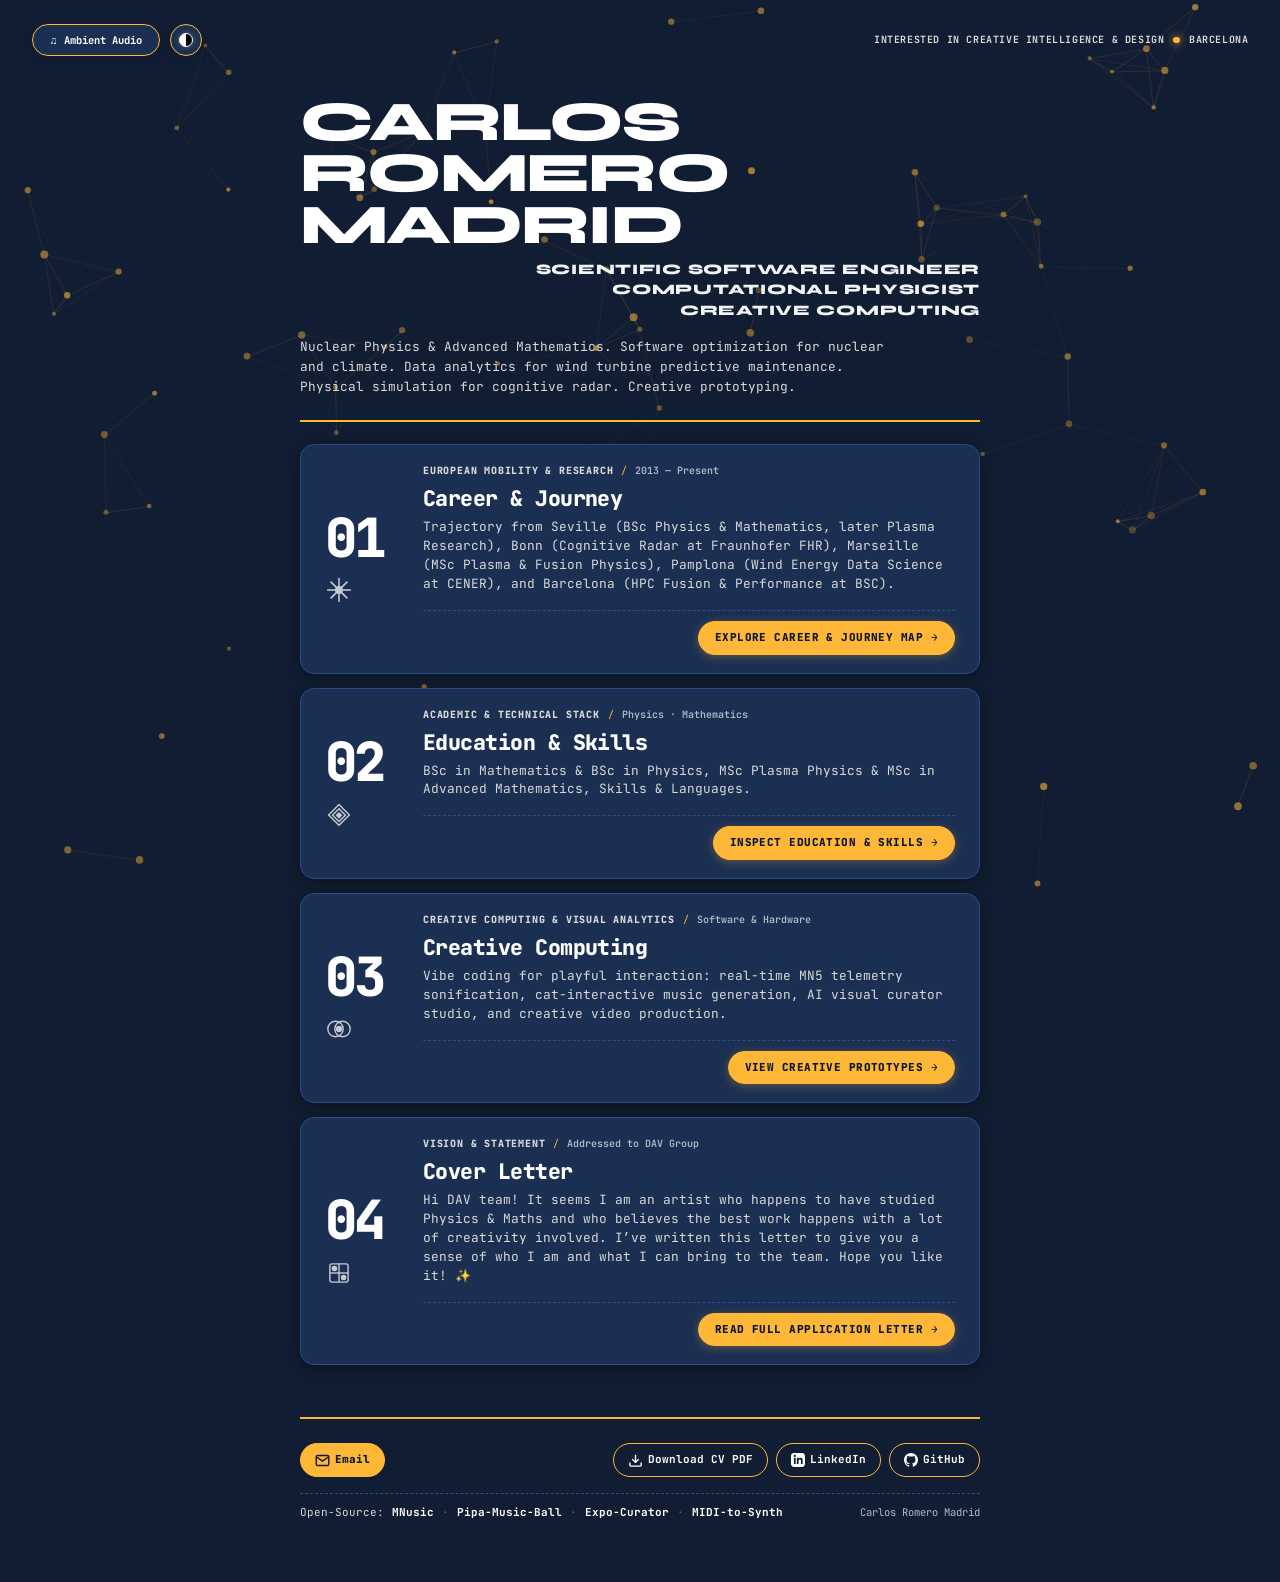
==== commit d8187ef0: "refactor: complete subsystem modularization of CSS and JS with documentation comments" ====
--- a/index.html
+++ b/index.html
@@ -922,8 +922,15 @@
   </script>
 
   <!-- =========================================================
-       JAVASCRIPT LOGIC
+       MODULAR JAVASCRIPT ARCHITECTURE
        ========================================================= -->
+  <script src="js/content-loader.js"></script>
+  <script src="js/themes.js"></script>
+  <script src="js/modals.js"></script>
+  <script src="js/cinema.js"></script>
+  <script src="js/map.js"></script>
+  <script src="js/particles.js"></script>
+  <script src="js/audio.js"></script>
   <script src="js/main.js"></script>
 </body>
 </html>
--- a/css/main.css
+++ b/css/main.css
@@ -1,2310 +1,16 @@
-    /* =========================================================
-       HIGH-CONTRAST BLACK & WHITE EDITORIAL DESIGN SYSTEM
-       Default: Day Mode (Luminous White Canvas)
-       Toggle:  Night Mode (80% Black Canvas #333333)
-       Typography: Syne 800 (Header + Subtitle) · JetBrains Mono (The Rest)
-       ========================================================= */
-    :root {
-      /* Day Mode Palette: Crimson & Raw Linen (Default on page load) */
-      --bw-bg: #f7f4ea; /* Raw Washi Paper Linen */
-      --bw-surface: #ffffff;
-      --bw-surface-hover: #fff4b8; /* Luminous Golden Butter Yellow */
-      --bw-surface-sunken: #eee9dc;
-      
-      --bw-border: #c92a2a; /* Sumi Lacquer Crimson */
-      --bw-border-medium: #1d1c19; /* Sumi Ink Black */
-      --bw-border-subtle: #ddd6c3;
-      
-      --bw-text: #1d1c19;
-      --bw-text-muted: #56534a;
-      --bw-text-dim: #888275;
-      
-      --bw-btn-bg: #c92a2a;
-      --bw-btn-text: #ffffff;
-      --bw-btn-border: #1d1c19;
-      --bw-btn-hover-bg: #de3535;
-      
-      --bw-pill-bg: #ede7d7;
-      --bw-pill-text: #c92a2a;
-      --bw-pill-border: #c92a2a;
+/**
+ * ==============================================================================
+ * COOL-CV MASTER STYLESHEET
+ * ==============================================================================
+ * Modular entry point bundling all subsystems:
+ *   1. tokens.css   - Core design tokens, default palettes, typography
+ *   2. palettes.css - Selectable theme palettes suite
+ *   3. layout.css   - Hero header, card list, dock, and footer
+ *   4. modals.css   - Expanded chapter modals, Leaflet map, Cinema theater
+ * ==============================================================================
+ */
 
-      /* Typography Family Design Tokens: Syne 800 + JetBrains Mono */
-      --font-display: 'Syne', sans-serif;
-      --font-mono: 'JetBrains Mono', monospace;
-      --font-body: 'JetBrains Mono', monospace;
-    }
-
-    /* Editorial Day Palette (Classic High-Contrast B&W) */
-    html.theme-editorial-day, body.theme-editorial-day {
-      --bw-bg: #ffffff;
-      --bw-surface: #ffffff;
-      --bw-surface-hover: #f5f5f5;
-      --bw-surface-sunken: #f8f8f8;
-      
-      --bw-border: #000000;
-      --bw-border-medium: #b0b0b0;
-      --bw-border-subtle: #e4e4e7;
-      
-      --bw-text: #000000;
-      --bw-text-muted: #52525b;
-      --bw-text-dim: #888888;
-      
-      --bw-btn-bg: #000000;
-      --bw-btn-text: #ffffff;
-      --bw-btn-border: #000000;
-      --bw-btn-hover-bg: #27272a;
-      
-      --bw-pill-bg: #f4f4f5;
-      --bw-pill-text: #000000;
-      --bw-pill-border: #d4d4d8;
-    }
-
-    /* Night Mode Palette (80% Black Canvas #333333 instead of 100% #000000) */
-    html.theme-night, body.theme-night {
-      --bw-bg: #333333; /* 80% black */
-      --bw-surface: #262626;
-      --bw-surface-hover: #363636;
-      --bw-surface-sunken: #1c1c1c;
-      
-      --bw-border: #ffffff;
-      --bw-border-medium: #666666;
-      --bw-border-subtle: #444444;
-      
-      --bw-text: #ffffff;
-      --bw-text-muted: #d4d4d8;
-      --bw-text-dim: #a1a1aa;
-      
-      --bw-btn-bg: #ffffff;
-      --bw-btn-text: #000000;
-      --bw-btn-border: #ffffff;
-      --bw-btn-hover-bg: #e4e4e7;
-      
-      --bw-pill-bg: #202020;
-      --bw-pill-text: #ffffff;
-      --bw-pill-border: #444444;
-    }
-
-    /* =========================================================
-       COLOR PALETTES SUITE (Selectable via Dropdown Menu)
-       ========================================================= */
-
-    /* Palette 1: Black & Silver (Obsidian & Liquid Chrome) */
-    html.theme-black-silver, body.theme-black-silver {
-      --bw-bg: #0b0c0e;
-      --bw-surface: #14161b;
-      --bw-surface-hover: #1e2129;
-      --bw-surface-sunken: #0e1014;
-      
-      --bw-border: #d4d8e2; /* Liquid Sterling Silver */
-      --bw-border-medium: #88909f; /* Brushed Chrome */
-      --bw-border-subtle: #2b303c;
-      
-      --bw-text: #f0f3f8; /* Platinum Silver */
-      --bw-text-muted: #b4bac6; /* Cool Silver Mist */
-      --bw-text-dim: #707888;
-      
-      --bw-btn-bg: #d4d8e2;
-      --bw-btn-text: #0b0c0e;
-      --bw-btn-border: #d4d8e2;
-      --bw-btn-hover-bg: #eef1f7;
-      
-      --bw-pill-bg: #1a1d24;
-      --bw-pill-text: #e2e6ef;
-      --bw-pill-border: #3b4252;
-    }
-
-    /* Palette 2: Touareg & Couple of Complementaries (Cobalt, Desert Sand & Terracotta) */
-    html.theme-touareg, body.theme-touareg {
-      --bw-bg: #0a1420; /* Deep Saharan Night Indigo */
-      --bw-surface: #12243a; /* Touareg Cobalt Blue */
-      --bw-surface-hover: #193352;
-      --bw-surface-sunken: #0c1827;
-      
-      --bw-border: #e07a5f; /* Terracotta Desert Copper */
-      --bw-border-medium: #f4a261; /* Saharan Dune Sand / Golden Ochre */
-      --bw-border-subtle: #1f3b5e;
-      
-      --bw-text: #faf7f2; /* Saharan Dune Linen */
-      --bw-text-muted: #cad7e5; /* Twilight Blue Mist */
-      --bw-text-dim: #7b97b5;
-      
-      --bw-btn-bg: #e07a5f;
-      --bw-btn-text: #0a1420;
-      --bw-btn-border: #f4a261;
-      --bw-btn-hover-bg: #eb8c73;
-      
-      --bw-pill-bg: #162c47;
-      --bw-pill-text: #f4a261;
-      --bw-pill-border: #e07a5f;
-    }
-
-    /* Palette 3: Yellow & A Complementary (Bauhaus Solar Yellow & Electric Iris Violet) */
-    html.theme-cyber-yellow, body.theme-cyber-yellow {
-      --bw-bg: #0c0d10; /* Deep Carbon Obsidian */
-      --bw-surface: #17181f; /* Matte Graphite */
-      --bw-surface-hover: #22232d;
-      --bw-surface-sunken: #111217;
-      
-      --bw-border: #ffe600; /* Solar Bauhaus Yellow */
-      --bw-border-medium: #7c5cff; /* Electric Iris Violet Complementary */
-      --bw-border-subtle: #2f2a48;
-      
-      --bw-text: #ffffff;
-      --bw-text-muted: #d8d8e5;
-      --bw-text-dim: #8b8b9e;
-      
-      --bw-btn-bg: #ffe600;
-      --bw-btn-text: #0c0d10;
-      --bw-btn-border: #ffe600;
-      --bw-btn-hover-bg: #fff04d;
-      
-      --bw-pill-bg: #1f1c34;
-      --bw-pill-text: #ffe600;
-      --bw-pill-border: #7c5cff;
-    }
-
-    /* Palette 4: Nordic Pine & Copper (LUMI Supercomputing / Finnish Spruce) */
-    html.theme-nordic-pine, body.theme-nordic-pine {
-      --bw-bg: #081410; /* Boreal Spruce Forest */
-      --bw-surface: #10241c; /* Dark Alpine Pine */
-      --bw-surface-hover: #183529;
-      --bw-surface-sunken: #0c1a14;
-      
-      --bw-border: #3ddc97; /* Northern Lights Aurora Mint */
-      --bw-border-medium: #e26d46; /* Arctic Sauna Copper */
-      --bw-border-subtle: #1c3d2f;
-      
-      --bw-text: #f1f7f3; /* Birch Snow White */
-      --bw-text-muted: #afc9bd;
-      --bw-text-dim: #688c7c;
-      
-      --bw-btn-bg: #e26d46;
-      --bw-btn-text: #081410;
-      --bw-btn-border: #3ddc97;
-      --bw-btn-hover-bg: #eb7f5a;
-      
-      --bw-pill-bg: #152e24;
-      --bw-pill-text: #3ddc97;
-      --bw-pill-border: #e26d46;
-    }
-
-    /* Palette 5: MareNostrum 5 (Deep Mediterranean Blue & Champagne Gold) */
-    html.theme-marenostrum, body.theme-marenostrum {
-      --bw-bg: #050e1d; /* Supercomputing Deep Ocean */
-      --bw-surface: #0c1b33; /* MareNostrum Cobalt */
-      --bw-surface-hover: #132749;
-      --bw-surface-sunken: #071325;
-      
-      --bw-border: #00f0ff; /* Interconnect Petascale Cyan */
-      --bw-border-medium: #d4af37; /* Torre Girona Chapel Gold */
-      --bw-border-subtle: #16325c;
-      
-      --bw-text: #f2f7fd; /* Starlight Ice White */
-      --bw-text-muted: #b4c9e4;
-      --bw-text-dim: #6986ab;
-      
-      --bw-btn-bg: #d4af37;
-      --bw-btn-text: #050e1d;
-      --bw-btn-border: #00f0ff;
-      --bw-btn-hover-bg: #e5c358;
-      
-      --bw-pill-bg: #102340;
-      --bw-pill-text: #00f0ff;
-      --bw-pill-border: #d4af37;
-    }
-
-    /* Palette 6: Crimson & Raw Linen (Japanese Editorial Warm Paper) */
-    html.theme-crimson-linen, body.theme-crimson-linen {
-      --bw-bg: #f7f4ea; /* Raw Washi Paper Linen */
-      --bw-surface: #ffffff;
-      --bw-surface-hover: #fff4b8; /* Luminous Golden Butter Yellow */
-      --bw-surface-sunken: #eee9dc;
-      
-      --bw-border: #c92a2a; /* Sumi Lacquer Crimson */
-      --bw-border-medium: #1d1c19; /* Sumi Ink Black */
-      --bw-border-subtle: #ddd6c3;
-      
-      --bw-text: #1d1c19;
-      --bw-text-muted: #56534a;
-      --bw-text-dim: #888275;
-      
-      --bw-btn-bg: #c92a2a;
-      --bw-btn-text: #ffffff;
-      --bw-btn-border: #1d1c19;
-      --bw-btn-hover-bg: #de3535;
-      
-      --bw-pill-bg: #ede7d7;
-      --bw-pill-text: #c92a2a;
-      --bw-pill-border: #c92a2a;
-    }
-
-    /* Palette 7: Deep Blue & Glacial Salt (Image 1 Palette) */
-    /* Palette 7: Deep Blue & Glacial Salt (Default Night Mode) */
-    /* Deep Blue #111d33 · Surface #1b2f52 · Accent Yellow #FEB737 · Glacial Salt #B1BBC8 */
-    html.theme-deep-blue, body.theme-deep-blue {
-      --bw-bg: #111d33;
-      --bw-surface: #1b2f52;
-      --bw-surface-hover: #233e6b;
-      --bw-surface-sunken: #0c1626;
-      
-      --bw-border: #FEB737; /* Honey Yellow outer line as card 2 */
-      --bw-border-medium: #FEB737;
-      --bw-border-subtle: #2A4D88; /* Deep Blue */
-      
-      --bw-text: #ffffff;
-      --bw-text-muted: #D9D9D8; /* Concerto */
-      --bw-text-dim: #B1BBC8; /* Glacial Salt */
-      
-      --bw-btn-bg: #FEB737; /* Yellow highlight button */
-      --bw-btn-text: #0c1626; /* Deep obsidian for max contrast */
-      --bw-btn-border: #FEB737;
-      --bw-btn-hover-bg: #ffd276;
-      
-      --bw-pill-bg: #152542;
-      --bw-pill-text: #FEB737;
-      --bw-pill-border: #FEB737;
-    }
-
-    /* In Deep Blue & Glacial: cards at rest have clean subtle dark borders */
-    body.theme-deep-blue .editorial-card {
-      border: 1.5px solid var(--bw-border-subtle) !important;
-      background: #1b2f52 !important;
-      box-shadow: 0 4px 16px rgba(0, 0, 0, 0.35) !important;
-    }
-    /* The yellow outer line ONLY appears when HOVERING over the cards */
-    body.theme-deep-blue .editorial-card:hover {
-      border: 2px solid #FEB737 !important;
-      background: #233e6b !important;
-      box-shadow: 0 10px 28px rgba(254, 183, 55, 0.32) !important;
-      transform: translateY(-2px);
-    }
-
-    /* In Deep Blue & Glacial: "Explore" "View..." action prompt boxes are yellow #FEB737 */
-    body.theme-deep-blue .action-prompt-btn {
-      background: #FEB737 !important;
-      color: #0c1626 !important;
-      border: 1.5px solid #FEB737 !important;
-      font-weight: 800 !important;
-      box-shadow: 0 2px 10px rgba(254, 183, 55, 0.30) !important;
-    }
-    body.theme-deep-blue .action-prompt-btn:hover,
-    body.theme-deep-blue .editorial-card:hover .action-prompt-btn {
-      background: #ffd276 !important;
-      color: #0c1626 !important;
-      border-color: #ffd276 !important;
-      box-shadow: 0 4px 18px rgba(254, 183, 55, 0.50) !important;
-      transform: translateY(-2px);
-    }
-
-    body.theme-deep-blue .btn-hero-primary {
-      background: #FEB737 !important;
-      color: #0c1626 !important;
-      border: 1.5px solid #FEB737 !important;
-      font-weight: 800 !important;
-    }
-    body.theme-deep-blue .btn-hero-primary:hover {
-      background: #ffd276 !important;
-      color: #0c1626 !important;
-    }
-
-    /* Palette 8: Indigo, Honey & Periwinkle (Image 2 Palette Dark) */
-    /* Indigo #543786 · Honey #FEB737 · Periwinkle #A7B5FE · Sea Breeze #7BB8C0 · Lemon Meringue #FFEBAD */
-    html.theme-indigo-honey, body.theme-indigo-honey {
-      --bw-bg: #1c112e;
-      --bw-surface: #2d1b4a; /* Indigo Base */
-      --bw-surface-hover: #3d2564;
-      --bw-surface-sunken: #150c23;
-      
-      --bw-border: #FEB737; /* Honey */
-      --bw-border-medium: #A7B5FE; /* Periwinkle */
-      --bw-border-subtle: #543786; /* Indigo */
-      
-      --bw-text: #FFEBAD; /* Lemon Meringue */
-      --bw-text-muted: #A7B5FE; /* Periwinkle */
-      --bw-text-dim: #7BB8C0; /* Sea Breeze */
-      
-      --bw-btn-bg: #FEB737; /* Honey */
-      --bw-btn-text: #1c112e;
-      --bw-btn-border: #FFEBAD; /* Lemon Meringue */
-      --bw-btn-hover-bg: #ffc966;
-      
-      --bw-pill-bg: #271642;
-      --bw-pill-text: #FFEBAD; /* Lemon Meringue */
-      --bw-pill-border: #7BB8C0; /* Sea Breeze */
-    }
-
-    /* Palette 9: Lemon Meringue & Sea Breeze (Image 2 Palette Light) */
-    html.theme-lemon-meringue, body.theme-lemon-meringue {
-      --bw-bg: #FFEBAD; /* Lemon Meringue Canvas */
-      --bw-surface: #fffdf5;
-      --bw-surface-hover: #fcf4dc;
-      --bw-surface-sunken: #f5df9c;
-      
-      --bw-border: #543786; /* Indigo */
-      --bw-border-medium: #7BB8C0; /* Sea Breeze */
-      --bw-border-subtle: #e5cd85;
-      
-      --bw-text: #543786; /* Indigo */
-      --bw-text-muted: #3a2260;
-      --bw-text-dim: #7BB8C0; /* Sea Breeze */
-      
-      --bw-btn-bg: #543786; /* Indigo */
-      --bw-btn-text: #FFEBAD; /* Lemon Meringue */
-      --bw-btn-border: #FEB737; /* Honey */
-      --bw-btn-hover-bg: #6e48b0;
-      
-      --bw-pill-bg: #f8e5b0;
-      --bw-pill-text: #543786;
-      --bw-pill-border: #7BB8C0; /* Sea Breeze */
-    }
-
-    * {
-      box-sizing: border-box;
-      margin: 0;
-      padding: 0;
-    }
-
-    html {
-      margin: 0;
-      padding: 0;
-      box-sizing: border-box;
-      min-height: 100vh;
-      overflow-y: scroll; /* Dedicated viewport vertical scrollbar */
-      overflow-x: hidden;
-      background-color: var(--bw-bg);
-      color: var(--bw-text);
-      transition: background-color 0.25s ease, color 0.25s ease;
-    }
-
-    body {
-      margin: 0;
-      padding: 0;
-      box-sizing: border-box;
-      min-height: 100vh;
-      overflow: visible;
-      background-color: var(--bw-bg);
-      color: var(--bw-text);
-      font-family: var(--font-body);
-      font-size: 13.5px;
-      line-height: 1.6;
-      display: flex;
-      flex-direction: column;
-      align-items: center;
-      position: relative;
-      transition: background-color 0.25s ease, color 0.25s ease;
-    }
-
-    /* Subtle Ambient Canvas Background */
-    #ambient-particles-canvas {
-      position: fixed;
-      top: 0;
-      left: 0;
-      width: 100vw;
-      height: 100vh;
-      pointer-events: none;
-      z-index: 0;
-      opacity: 0.85;
-    }
-
-    /* MAIN CONTAINER — Horizontally narrower (720px) with balanced 2.5cm-higher breathing room */
-    .container {
-      max-width: 720px;
-      width: 100%;
-      margin: 0 auto;
-      padding: clamp(70px, 9vh, 90px) 20px 60px;
-      display: flex;
-      flex-direction: column;
-      position: relative;
-      z-index: 1;
-      box-sizing: border-box;
-    }
-
-    /* =========================================================
-       HERO HEADER — Typographic, Compact Vertical Height
-       ========================================================= */
-    .hero-header {
-      padding: 16px 0 24px;
-      display: flex;
-      flex-direction: column;
-      gap: 16px;
-      border-bottom: 2px solid var(--bw-border);
-      margin-bottom: 22px;
-    }
-
-    /* Top Status Dock — Positioned absolutely so it naturally scrolls up with the page & NEVER intersects below */
-    .top-status-dock {
-      position: absolute;
-      top: 24px;
-      right: 32px;
-      height: 32px;
-      z-index: 900;
-      display: flex;
-      align-items: center;
-      justify-content: flex-end;
-      transition: opacity 0.18s cubic-bezier(0.16, 1, 0.3, 1), transform 0.18s cubic-bezier(0.16, 1, 0.3, 1);
-      will-change: opacity, transform;
-    }
-
-    /* Rapid fade-out on scroll: Disappears fast across a short vertical space */
-    .top-status-dock.is-scrolled {
-      opacity: 0 !important;
-      pointer-events: none !important;
-      transform: translateY(-8px) !important;
-    }
-
-    .status-badge {
-      display: inline-flex;
-      align-items: center;
-      font-family: var(--font-mono);
-      font-size: 10px;
-      font-weight: 700;
-      letter-spacing: 0.06em;
-      text-transform: uppercase;
-      color: var(--bw-text-muted);
-      white-space: nowrap;
-      min-width: 0;
-      line-height: 1;
-    }
-
-    .status-text-full,
-    .status-text-short {
-      display: inline-flex;
-      align-items: center;
-      gap: 8px;
-    }
-
-    .status-text-short {
-      display: none;
-    }
-
-    @media (max-width: 1140px) {
-      .status-text-full {
-        display: none;
-      }
-      .status-text-short {
-        display: inline-flex;
-      }
-    }
-
-    .status-dot {
-      width: 6.5px;
-      height: 6.5px;
-      border-radius: 50%;
-      background: var(--bw-border);
-      box-shadow: 0 0 8px var(--bw-border);
-      animation: status-pulse 2s infinite ease-in-out;
-      flex-shrink: 0;
-      display: inline-block;
-      vertical-align: middle;
-      margin: 0 1px;
-    }
-    @keyframes status-pulse {
-      0% { opacity: 0.4; transform: scale(0.85); }
-      50% { opacity: 1; transform: scale(1.2); }
-      100% { opacity: 0.4; transform: scale(0.85); }
-    }
-
-    /* Hero Controls — Positioned at the most left, outside the central container */
-    .hero-controls {
-      position: fixed;
-      top: 24px;
-      left: 32px;
-      z-index: 900;
-      display: flex;
-      align-items: center;
-      gap: 10px;
-    }
-
-    @media (max-width: 860px) {
-      .container {
-        padding-top: 36px;
-      }
-      .hero-controls {
-        position: static;
-        justify-content: flex-start;
-        max-width: 720px;
-        width: 100%;
-        margin: 14px auto 0;
-        padding: 0 20px;
-        box-sizing: border-box;
-      }
-      .top-status-dock {
-        position: static;
-        justify-content: flex-end;
-        max-width: 720px;
-        width: 100%;
-        margin: 8px auto 0;
-        padding: 0 20px;
-        box-sizing: border-box;
-        height: auto;
-      }
-    }
-
-    .btn-ctrl {
-      background: var(--bw-surface);
-      color: var(--bw-text);
-      border: 1.5px solid var(--bw-border-medium);
-      border-radius: 9999px;
-      padding: 6px 14px;
-      font-family: var(--font-mono);
-      font-size: 10.5px;
-      font-weight: 700;
-      cursor: pointer;
-      display: inline-flex;
-      align-items: center;
-      gap: 7px;
-      transition: all 0.2s cubic-bezier(0.16, 1, 0.3, 1);
-      box-sizing: border-box;
-      white-space: nowrap;
-      height: 32px;
-      box-shadow: 0 3px 12px rgba(0, 0, 0, 0.12);
-    }
-    .btn-ctrl:hover {
-      border-color: var(--bw-border);
-      background: var(--bw-surface-hover);
-      transform: translateY(-1px);
-      box-shadow: 0 6px 18px rgba(0, 0, 0, 0.18);
-    }
-    .btn-ctrl.playing {
-      background: var(--bw-btn-bg);
-      color: var(--bw-btn-text);
-      border-color: var(--bw-btn-border);
-    }
-
-    /* Sleek icon-only toggle button to prevent any overlap with card 01 */
-    #btn-theme-toggle {
-      width: 32px;
-      height: 32px;
-      padding: 0;
-      justify-content: center;
-      flex-shrink: 0;
-    }
-
-    #btn-mnusic-audio {
-      min-width: 128px;
-      justify-content: center;
-    }
-
-    /* Palette Dropdown Selector Styling */
-    .palette-select-wrap {
-      position: relative;
-      display: inline-flex;
-      align-items: center;
-    }
-
-    .palette-select {
-      background: var(--bw-surface);
-      color: var(--bw-text);
-      border: 1.5px solid var(--bw-border-medium);
-      border-radius: 9999px;
-      padding: 5px 24px 5px 10px;
-      font-family: var(--font-mono);
-      font-size: 10px;
-      font-weight: 700;
-      cursor: pointer;
-      appearance: none;
-      -webkit-appearance: none;
-      -moz-appearance: none;
-      background-image: url("data:image/svg+xml,%3Csvg xmlns='http://www.w3.org/2000/svg' width='10' height='10' viewBox='0 0 24 24' fill='none' stroke='%23888888' stroke-width='2.5' stroke-linecap='round' stroke-linejoin='round'%3E%3Cpolyline points='6 9 12 15 18 9'%3E%3C/polyline%3E%3C/svg%3E");
-      background-repeat: no-repeat;
-      background-position: calc(100% - 9px) center;
-      background-size: 10px;
-      transition: all 0.2s cubic-bezier(0.16, 1, 0.3, 1);
-      box-sizing: border-box;
-      white-space: nowrap;
-      height: 29px;
-      min-width: 154px;
-    }
-
-    .palette-select:hover {
-      border-color: var(--bw-border);
-      background-color: var(--bw-surface-hover);
-      transform: translateY(-1px);
-    }
-
-    .palette-select:focus {
-      outline: none;
-      border-color: var(--bw-border);
-      box-shadow: 0 0 0 2px rgba(0, 0, 0, 0.15);
-    }
-
-    .palette-select option {
-      background: var(--bw-surface);
-      color: var(--bw-text);
-      font-family: var(--font-mono);
-      font-size: 11px;
-      padding: 6px 10px;
-    }
-
-    /* Vertical Half-Black Half-White Split Disc Icon */
-    .split-disc {
-      width: 14px;
-      height: 14px;
-      border-radius: 50%;
-      border: 1.5px solid currentColor;
-      background: linear-gradient(to right, #000000 50%, #ffffff 50%);
-      display: inline-block;
-      flex-shrink: 0;
-      box-shadow: 0 0 5px rgba(0, 0, 0, 0.2);
-      transition: transform 0.35s cubic-bezier(0.34, 1.56, 0.64, 1);
-    }
-    .btn-ctrl:hover .split-disc {
-      transform: rotate(180deg);
-    }
-    body.theme-night .split-disc,
-    body.theme-black-silver .split-disc,
-    body.theme-touareg .split-disc,
-    body.theme-cyber-yellow .split-disc,
-    body.theme-nordic-pine .split-disc,
-    body.theme-marenostrum .split-disc,
-    body.theme-deep-blue .split-disc,
-    body.theme-indigo-honey .split-disc {
-      box-shadow: 0 0 5px rgba(255, 255, 255, 0.3);
-      transform: rotate(180deg);
-    }
-    body.theme-night .btn-ctrl:hover .split-disc,
-    body.theme-black-silver .btn-ctrl:hover .split-disc,
-    body.theme-touareg .btn-ctrl:hover .split-disc,
-    body.theme-cyber-yellow .btn-ctrl:hover .split-disc,
-    body.theme-nordic-pine .btn-ctrl:hover .split-disc,
-    body.theme-marenostrum .btn-ctrl:hover .split-disc,
-    body.theme-deep-blue .btn-ctrl:hover .split-disc,
-    body.theme-indigo-honey .btn-ctrl:hover .split-disc {
-      transform: rotate(360deg);
-    }
-
-    /* Modernist Vector Emblems (Book of Shapes) */
-    .shape-emblem {
-      width: 28px;
-      height: 28px;
-      display: inline-flex;
-      align-items: center;
-      justify-content: center;
-      color: var(--bw-text);
-      opacity: 0.75;
-      margin-top: 6px;
-      transition: all 0.3s cubic-bezier(0.34, 1.56, 0.64, 1);
-    }
-    .editorial-card:hover .shape-emblem {
-      opacity: 1;
-      transform: scale(1.15) rotate(45deg);
-    }
-
-    .hero-name-block {
-      display: flex;
-      flex-direction: column;
-      gap: 8px;
-    }
-
-    h1.hero-name {
-      font-family: var(--font-display); /* Syne 800 display */
-      font-size: clamp(34px, 5.4vw, 56px);
-      font-weight: 800;
-      letter-spacing: -0.03em;
-      line-height: 0.88;
-      color: var(--bw-text);
-      margin: 0;
-      text-transform: uppercase;
-      display: flex;
-      flex-direction: column;
-      gap: 2px;
-      overflow: visible;
-    }
-
-    .hero-name-line {
-      display: block !important;
-      width: max-content !important;
-      transform-origin: left center !important;
-      will-change: transform, letter-spacing;
-      backface-visibility: hidden;
-      -webkit-backface-visibility: hidden;
-    }
-
-    /* Independent, relaxed, slow dynamic stretching for each line — Awakens only after first scroll down */
-    body.typography-awakened .hero-name-line-1 {
-      animation: stretch-line-1 9.4s ease-in-out infinite alternate !important;
-    }
-
-    body.typography-awakened .hero-name-line-2 {
-      animation: stretch-line-2 13.0s ease-in-out infinite alternate !important;
-      animation-delay: -4.2s !important;
-    }
-
-    body.typography-awakened .hero-name-line-3 {
-      animation: stretch-line-3 10.8s ease-in-out infinite alternate !important;
-      animation-delay: -6.8s !important;
-    }
-
-    @keyframes stretch-line-1 {
-      0% {
-        transform: scaleX(0.96);
-        letter-spacing: -0.03em;
-      }
-      100% {
-        transform: scaleX(1.22);
-        letter-spacing: 0.04em;
-      }
-    }
-
-    @keyframes stretch-line-2 {
-      0% {
-        transform: scaleX(0.94);
-        letter-spacing: -0.035em;
-      }
-      100% {
-        transform: scaleX(1.26);
-        letter-spacing: 0.05em;
-      }
-    }
-
-    @keyframes stretch-line-3 {
-      0% {
-        transform: scaleX(0.95);
-        letter-spacing: -0.028em;
-      }
-      100% {
-        transform: scaleX(1.24);
-        letter-spacing: 0.042em;
-      }
-    }
-
-    /* 3 Dedicated Professional Roles positioned below the name at the right of the composition page */
-    .hero-roles-right {
-      display: flex;
-      flex-direction: column;
-      align-self: flex-end;
-      align-items: flex-end;
-      text-align: right;
-      margin: 4px 0 10px auto;
-      gap: 3px;
-      width: fit-content;
-    }
-
-    .hero-role-item {
-      font-family: var(--font-display); /* Syne 800 display */
-      font-size: clamp(11.5px, 1.35vw, 14.5px);
-      font-weight: 800;
-      letter-spacing: 0.05em;
-      text-transform: uppercase;
-      color: var(--bw-text);
-      opacity: 0.95;
-      white-space: nowrap;
-      line-height: 1.2;
-      text-align: right;
-    }
-
-    .hero-discipline {
-      display: none;
-    }
-
-    .hero-bio {
-      font-family: var(--font-mono); /* JetBrains Mono */
-      font-size: 12.8px;
-      line-height: 1.55;
-      color: var(--bw-text-muted);
-      max-width: 660px;
-      margin: 0;
-      display: block;
-    }
-
-    .hero-bio-line {
-      display: block;
-      margin: 0;
-      padding: 0;
-      line-height: inherit;
-    }
-
-    .hero-actions-row {
-      display: flex;
-      flex-wrap: wrap;
-      gap: 8px;
-      align-items: center;
-      margin-top: 4px;
-    }
-
-    .btn-hero {
-      display: inline-flex;
-      align-items: center;
-      gap: 5px;
-      padding: 7px 14px;
-      border-radius: 9999px;
-      font-family: var(--font-mono);
-      font-size: 11px;
-      font-weight: 700;
-      text-decoration: none;
-      transition: all 0.22s cubic-bezier(0.16, 1, 0.3, 1);
-      cursor: pointer;
-      white-space: nowrap;
-    }
-    .btn-hero-primary {
-      background: var(--bw-btn-bg);
-      color: var(--bw-btn-text);
-      border: 1.5px solid var(--bw-btn-border);
-    }
-    .btn-hero-primary:hover {
-      background: var(--bw-btn-hover-bg);
-      transform: translateY(-1px);
-      box-shadow: 0 4px 14px rgba(0, 0, 0, 0.2);
-    }
-    body.theme-night .btn-hero-primary:hover {
-      box-shadow: 0 4px 14px rgba(255, 255, 255, 0.25);
-    }
-    .btn-hero-secondary {
-      background: transparent;
-      color: var(--bw-text);
-      border: 1.5px solid var(--bw-border-medium);
-    }
-    .btn-hero-secondary:hover {
-      border-color: var(--bw-border);
-      background: var(--bw-surface-hover);
-      transform: translateY(-1px);
-    }
-
-
-    /* =========================================================
-       VERTICAL 1-COLUMN LIST WITH BIG NUMBERS ON THE LEFT
-       Compact vertical footprint for effortless, minimal scrolling
-       ========================================================= */
-
-    .vertical-cards-list {
-      display: flex;
-      flex-direction: column;
-      gap: 14px;
-      margin-bottom: 30px;
-    }
-
-    .editorial-card {
-      background: var(--bw-surface);
-      border: 1.5px solid var(--bw-border-subtle);
-      border-radius: 14px;
-      padding: 18px 24px;
-      cursor: pointer;
-      position: relative;
-      transition: all 0.24s cubic-bezier(0.16, 1, 0.3, 1);
-      box-shadow: 0 3px 12px rgba(0, 0, 0, 0.05);
-      overflow: hidden;
-    }
-    .editorial-card:hover {
-      border-color: var(--bw-border);
-      background: var(--bw-surface-hover);
-      transform: translateY(-2px);
-      box-shadow: 0 10px 24px rgba(0, 0, 0, 0.10);
-    }
-    body.theme-crimson-linen .editorial-card:hover {
-      box-shadow: 0 10px 24px rgba(200, 140, 20, 0.16), 0 4px 10px rgba(0, 0, 0, 0.06);
-    }
-    body.theme-night .editorial-card {
-      box-shadow: 0 4px 16px rgba(0, 0, 0, 0.35);
-    }
-    body.theme-night .editorial-card:hover {
-      box-shadow: 0 10px 28px rgba(0, 0, 0, 0.5);
-    }
-
-    .card-grid-inner {
-      display: grid;
-      grid-template-columns: 78px 1fr;
-      gap: 20px;
-      align-items: center;
-    }
-
-    /* LEFT COLUMN: THE BIG NUMBER */
-    .card-num-col {
-      display: flex;
-      flex-direction: column;
-      align-items: flex-start;
-      gap: 8px;
-      padding-top: 0;
-    }
-
-    .card-big-num {
-      font-size: clamp(38px, 4.6vw, 54px);
-      font-weight: 900;
-      line-height: 0.9;
-      letter-spacing: -0.05em;
-      color: var(--bw-text);
-      display: block;
-      transition: transform 0.22s ease;
-    }
-    .editorial-card:hover .card-big-num {
-      transform: scale(1.04);
-    }
-
-    /* RIGHT COLUMN: CARD CONTENT */
-    .card-content-col {
-      display: flex;
-      flex-direction: column;
-      gap: 6px;
-    }
-
-    .card-meta-line {
-      display: flex;
-      align-items: center;
-      gap: 8px;
-      flex-wrap: wrap;
-    }
-
-    .meta-tag {
-      font-family: var(--font-mono);
-      font-size: 10px;
-      font-weight: 800;
-      letter-spacing: 0.08em;
-      text-transform: uppercase;
-      color: var(--bw-text-muted);
-    }
-
-    .meta-bullet {
-      color: var(--bw-border-medium);
-      font-size: 10px;
-    }
-
-    .meta-period {
-      font-family: var(--font-mono);
-      font-size: 10px;
-      font-weight: 600;
-      color: var(--bw-text-dim);
-    }
-
-    .card-title {
-      font-family: var(--font-mono);
-      font-size: clamp(17px, 2.1vw, 21.5px);
-      font-weight: 800;
-      line-height: 1.25;
-      letter-spacing: -0.025em;
-      color: var(--bw-text);
-      margin: 0;
-    }
-
-    .card-desc {
-      font-size: 12.8px;
-      line-height: 1.48;
-      color: var(--bw-text-muted);
-      margin: 0;
-      max-width: 620px;
-    }
-
-    .card-action-row {
-      display: flex;
-      align-items: center;
-      justify-content: flex-end;
-      margin-top: 10px;
-      padding-top: 10px;
-      border-top: 1px dashed var(--bw-border-subtle);
-    }
-
-    .action-prompt-btn {
-      font-family: var(--font-mono);
-      font-size: 11px;
-      font-weight: 800;
-      letter-spacing: 0.04em;
-      text-transform: uppercase;
-      color: var(--bw-btn-text);
-      background: var(--bw-btn-bg);
-      border: 1.5px solid var(--bw-btn-border);
-      padding: 7px 16px;
-      border-radius: 9999px;
-      display: inline-flex;
-      align-items: center;
-      gap: 6px;
-      transition: all 0.22s cubic-bezier(0.16, 1, 0.3, 1);
-      box-shadow: 0 2px 8px rgba(0, 0, 0, 0.08);
-      cursor: pointer;
-    }
-
-    .editorial-card:hover .action-prompt-btn {
-      background: var(--bw-btn-hover-bg);
-      color: var(--bw-btn-text);
-      transform: translateX(3px);
-      box-shadow: 0 4px 14px rgba(0, 0, 0, 0.16);
-    }
-
-    /* SECTION 02: Kept exactly as the others in Day Mode */
-    .card-section-02 {
-      border: 1.5px solid var(--bw-border-subtle);
-      background: var(--bw-surface);
-      box-shadow: 0 3px 12px rgba(0, 0, 0, 0.05);
-    }
-    .card-section-02:hover {
-      border-color: var(--bw-border);
-      background: var(--bw-surface-hover);
-      transform: translateY(-2px);
-      box-shadow: 0 10px 24px rgba(0, 0, 0, 0.10);
-    }
-    #modal-foundations .sub-card {
-      border: 1.5px solid var(--bw-border-subtle);
-      background: var(--bw-surface);
-      box-shadow: 0 4px 14px rgba(0, 0, 0, 0.16);
-      transition: all 0.25s ease;
-    }
-    #modal-foundations .sub-card:hover {
-      border-color: var(--bw-border);
-      background: var(--bw-surface-hover);
-      transform: translateY(-2px);
-      box-shadow: 0 8px 24px rgba(0, 0, 0, 0.28);
-    }
-
-    /* CURRENT EXPERIENCE HIGHLIGHT */
-    .timeline-card.is-current {
-      border: 2px solid var(--bw-border) !important;
-      background: var(--bw-surface) !important;
-      box-shadow: 0 6px 20px rgba(0, 0, 0, 0.22);
-      position: relative;
-    }
-    .current-role-badge {
-      display: inline-flex;
-      align-items: center;
-      gap: 6px;
-      font-family: var(--font-mono);
-      font-size: 9.5px;
-      font-weight: 800;
-      color: var(--bw-btn-text);
-      background: var(--bw-btn-bg);
-      border: 1px solid var(--bw-btn-border);
-      padding: 3px 9px;
-      border-radius: 9999px;
-      margin-bottom: 8px;
-      letter-spacing: 0.05em;
-      text-transform: uppercase;
-    }
-    .pulse-dot {
-      width: 6px;
-      height: 6px;
-      border-radius: 50%;
-      background: currentColor;
-      opacity: 0.9;
-      animation: status-pulse 1.8s infinite ease-in-out;
-    }
-    .t-current-dates {
-      font-family: var(--font-mono);
-      font-size: 12.5px;
-      font-weight: 800;
-      color: var(--bw-border);
-      margin: 4px 0 10px;
-    }
-
-    /* =========================================================
-       EXPANDED MODAL OVERLAY (B&W High-Contrast Architecture)
-       ========================================================= */
-    .modal-overlay {
-      position: fixed;
-      top: 0;
-      left: 0;
-      width: 100vw;
-      height: 100vh;
-      background: rgba(17, 18, 22, 0.65);
-      backdrop-filter: blur(10px);
-      -webkit-backdrop-filter: blur(10px);
-      z-index: 9999;
-      display: none;
-      align-items: center;
-      justify-content: center;
-      padding: 30px 20px;
-      opacity: 0;
-      transition: opacity 0.25s ease;
-    }
-    .modal-overlay.active {
-      display: flex;
-      opacity: 1;
-    }
-    body.theme-crimson-linen .modal-overlay,
-    body.theme-editorial-day .modal-overlay,
-    body.theme-lemon-meringue .modal-overlay {
-      background: rgba(29, 28, 25, 0.45);
-    }
-    body.theme-night .modal-overlay,
-    body.theme-deep-blue .modal-overlay {
-      background: rgba(11, 18, 32, 0.82);
-    }
-
-    .modal-panel {
-      width: 100%;
-      max-width: 1140px;
-      max-height: 90vh;
-      border-radius: 20px;
-      background: var(--bw-bg);
-      border: 2px solid var(--bw-border);
-      box-shadow: 0 30px 80px rgba(0, 0, 0, 0.55);
-      display: flex;
-      flex-direction: column;
-      overflow: hidden;
-      transform: scale(0.97);
-      transition: transform 0.25s cubic-bezier(0.16, 1, 0.3, 1), background 0.25s ease, border-color 0.25s ease;
-    }
-    .modal-overlay.active .modal-panel {
-      transform: scale(1);
-    }
-
-    .modal-header {
-      padding: 24px 32px;
-      display: flex;
-      justify-content: space-between;
-      align-items: center;
-      border-bottom: 2px solid var(--bw-border-subtle);
-      background: var(--bw-bg);
-      transition: background 0.25s ease, border-color 0.25s ease;
-    }
-    .modal-header-titles h2 {
-      font-family: var(--font-mono);
-      font-size: 24px;
-      font-weight: 800;
-      letter-spacing: -0.02em;
-      color: var(--bw-text);
-      margin: 0;
-    }
-    .modal-header-titles span {
-      font-family: var(--font-mono);
-      font-size: 11px;
-      font-weight: 700;
-      letter-spacing: 0.1em;
-      text-transform: uppercase;
-      color: var(--bw-text-muted);
-    }
-
-    .btn-close-modal {
-      background: transparent;
-      color: var(--bw-text);
-      border: 1.5px solid var(--bw-border);
-      width: 42px;
-      height: 42px;
-      border-radius: 50%;
-      display: inline-flex;
-      align-items: center;
-      justify-content: center;
-      cursor: pointer;
-      font-size: 18px;
-      font-weight: 700;
-      transition: all 0.2s ease;
-    }
-    .btn-close-modal:hover {
-      background: var(--bw-btn-bg);
-      color: var(--bw-btn-text);
-      border-color: var(--bw-btn-border);
-      transform: scale(1.08);
-    }
-
-    .modal-scroll-body {
-      padding: 36px 32px;
-      overflow-y: auto;
-      flex: 1;
-      color: var(--bw-text);
-      scrollbar-width: thin;
-      scrollbar-color: var(--bw-border-subtle) var(--bw-bg);
-    }
-    .modal-scroll-body::-webkit-scrollbar {
-      width: 8px;
-    }
-    .modal-scroll-body::-webkit-scrollbar-track {
-      background: var(--bw-bg);
-      border-radius: 4px;
-    }
-    .modal-scroll-body::-webkit-scrollbar-thumb {
-      background: var(--bw-border-subtle);
-      border-radius: 4px;
-      border: 2px solid var(--bw-bg);
-    }
-    .modal-scroll-body::-webkit-scrollbar-thumb:hover {
-      background: var(--bw-border);
-    }
-
-    /* Modal Internal Sections */
-    .trajectory-showcase-row {
-      display: grid;
-      grid-template-columns: 1.05fr 0.95fr;
-      gap: 20px;
-      margin-bottom: 24px;
-      align-items: stretch;
-    }
-    @media (max-width: 860px) {
-      .trajectory-showcase-row {
-        grid-template-columns: 1fr;
-      }
-    }
-
-    .map-showcase-card {
-      background: var(--bw-surface);
-      border-radius: 16px;
-      border: 1.5px solid var(--bw-border-subtle);
-      padding: 18px 20px 20px;
-      display: flex;
-      flex-direction: column;
-      min-height: 380px;
-      box-shadow: 0 4px 16px rgba(0, 0, 0, 0.18);
-      transition: all 0.25s ease;
-    }
-    .map-showcase-card:hover {
-      border-color: var(--bw-border);
-      box-shadow: 0 8px 24px rgba(0, 0, 0, 0.28);
-    }
-    .map-showcase-card .map-header {
-      display: flex;
-      justify-content: space-between;
-      align-items: center;
-      margin-bottom: 12px;
-      flex-wrap: wrap;
-      gap: 6px;
-    }
-    .map-showcase-card .map-header h3 {
-      font-family: var(--font-mono);
-      font-size: 16px;
-      font-weight: 800;
-      color: var(--bw-text);
-      margin: 0;
-    }
-    .map-showcase-card .map-header .map-subtitle {
-      font-family: var(--font-mono);
-      font-size: 11px;
-      color: var(--bw-text-muted);
-      font-weight: 700;
-      display: block;
-      margin-top: 2px;
-    }
-    .map-hint {
-      font-size: 11px;
-      font-family: var(--font-mono);
-      color: var(--bw-text-dim);
-      font-weight: 700;
-    }
-    #europe-leaflet-map {
-      width: 100%;
-      flex: 1;
-      min-height: 290px;
-      height: 100%;
-      border-radius: 12px;
-      border: 1.5px solid var(--bw-border-subtle);
-      overflow: hidden;
-      background: var(--bw-surface-sunken);
-    }
-    #europe-leaflet-map .leaflet-tile-pane {
-      filter: grayscale(85%) contrast(110%) brightness(102%);
-    }
-    body.theme-night #europe-leaflet-map .leaflet-tile-pane,
-    body.theme-black-silver #europe-leaflet-map .leaflet-tile-pane,
-    body.theme-touareg #europe-leaflet-map .leaflet-tile-pane,
-    body.theme-cyber-yellow #europe-leaflet-map .leaflet-tile-pane,
-    body.theme-nordic-pine #europe-leaflet-map .leaflet-tile-pane,
-    body.theme-marenostrum #europe-leaflet-map .leaflet-tile-pane,
-    body.theme-deep-blue #europe-leaflet-map .leaflet-tile-pane,
-    body.theme-indigo-honey #europe-leaflet-map .leaflet-tile-pane {
-      filter: grayscale(75%) invert(86%) contrast(102%) brightness(140%);
-    }
-
-    .custom-map-marker {
-      border: 2.5px solid var(--bw-surface);
-      background: var(--bw-border);
-      border-radius: 50%;
-      box-shadow: 0 0 10px var(--bw-border);
-      cursor: pointer;
-      transition: all 0.25s cubic-bezier(0.34, 1.56, 0.64, 1);
-    }
-    .custom-map-marker:hover, .custom-map-marker.active {
-      transform: scale(1.4);
-      background: var(--bw-btn-hover-bg);
-      border-color: var(--bw-surface);
-      box-shadow: 0 0 18px var(--bw-border);
-    }
-
-    path.leaflet-route-core {
-      stroke: var(--bw-border) !important;
-    }
-    .leaflet-popup-content-wrapper {
-      background: var(--bw-surface) !important;
-      color: var(--bw-text) !important;
-      border: 1.5px solid var(--bw-border) !important;
-      border-radius: 10px !important;
-      box-shadow: 0 8px 24px rgba(0, 0, 0, 0.35) !important;
-    }
-    .leaflet-popup-tip {
-      background: var(--bw-surface) !important;
-    }
-
-    .country-tooltip {
-      font-family: var(--font-body);
-      font-size: 13px;
-      line-height: 1.45;
-      color: var(--bw-text);
-      background: var(--bw-surface);
-      border: 1.5px solid var(--bw-border);
-      border-radius: 8px;
-      padding: 8px 12px;
-      box-shadow: 0 8px 20px rgba(0, 0, 0, 0.4);
-    }
-    .popup-city {
-      font-size: 16px;
-      font-weight: 800;
-      margin-bottom: 2px;
-    }
-    .popup-org {
-      font-size: 13px;
-      font-weight: 600;
-      color: var(--bw-text-muted);
-    }
-    .popup-role {
-      font-family: var(--font-mono);
-      font-size: 12px;
-      margin-top: 4px;
-      font-weight: 700;
-    }
-
-    .timeline-grid {
-      display: grid;
-      grid-template-columns: repeat(auto-fit, minmax(310px, 1fr));
-      gap: 18px;
-    }
-    .timeline-card {
-      background: var(--bw-surface);
-      border: 1.5px solid var(--bw-border-subtle);
-      border-left: 6px solid var(--bw-border) !important;
-      border-radius: 14px;
-      padding: 20px 22px;
-      transition: all 0.25s ease;
-      cursor: pointer;
-      display: flex;
-      flex-direction: column;
-      box-shadow: 0 4px 14px rgba(0, 0, 0, 0.18);
-    }
-    .timeline-card:hover, .timeline-card.highlight {
-      border-color: var(--bw-border);
-      background: var(--bw-surface-hover);
-      transform: translateY(-2px);
-      box-shadow: 0 8px 24px rgba(0, 0, 0, 0.30);
-    }
-    .current-showcase-card {
-      background: var(--bw-surface);
-      border: 2px solid var(--bw-border) !important;
-      box-shadow: 0 6px 20px rgba(0, 0, 0, 0.24);
-      border-radius: 16px;
-      padding: 24px 26px;
-      display: flex;
-      flex-direction: column;
-      justify-content: space-between;
-      min-height: 380px;
-      transition: all 0.25s ease;
-    }
-    .current-showcase-card:hover {
-      border-color: var(--bw-border);
-      background: var(--bw-surface-hover);
-      box-shadow: 0 10px 28px rgba(0, 0, 0, 0.32);
-    }
-    .current-card-meta {
-      display: flex;
-      flex-wrap: wrap;
-      gap: 6px;
-      margin-top: 14px;
-      padding-top: 14px;
-      border-top: 1px dashed var(--bw-border-subtle);
-    }
-    .current-chip {
-      font-family: var(--font-mono);
-      font-size: 10.5px;
-      font-weight: 700;
-      padding: 3px 8px;
-      border-radius: 4px;
-      background: var(--bw-pill-bg);
-      color: var(--bw-pill-text);
-      border: 1px solid var(--bw-pill-border);
-    }
-
-    .timeline-section-divider {
-      display: flex;
-      align-items: center;
-      justify-content: space-between;
-      margin: 10px 0 16px;
-      padding-bottom: 8px;
-      border-bottom: 1.5px solid var(--bw-border-subtle);
-      flex-wrap: wrap;
-      gap: 6px;
-    }
-    .timeline-section-divider h4 {
-      font-family: var(--font-mono);
-      font-size: 13px;
-      font-weight: 800;
-      text-transform: uppercase;
-      letter-spacing: 0.06em;
-      color: var(--bw-text);
-      margin: 0;
-    }
-    .timeline-section-divider span {
-      font-family: var(--font-mono);
-      font-size: 11px;
-      font-weight: 600;
-      color: var(--bw-text-muted);
-    }
-
-    .timeline-grid-six {
-      display: grid;
-      grid-template-columns: repeat(3, 1fr);
-      gap: 16px;
-    }
-    @media (max-width: 980px) {
-      .timeline-grid-six {
-        grid-template-columns: repeat(2, 1fr);
-      }
-    }
-    @media (max-width: 640px) {
-      .timeline-grid-six {
-        grid-template-columns: 1fr;
-      }
-    }
-
-    .timeline-grid-six .timeline-card {
-      padding: 16px 18px;
-      border-radius: 12px;
-      display: flex;
-      flex-direction: column;
-      justify-content: space-between;
-    }
-    .timeline-grid-six .t-card-role {
-      font-size: 14.5px;
-      line-height: 1.3;
-    }
-    .timeline-grid-six .t-card-org {
-      font-size: 12.5px;
-    }
-    .timeline-grid-six .t-card-dates {
-      font-size: 11px;
-      margin-bottom: 8px;
-    }
-    .timeline-grid-six .t-card-desc {
-      font-size: 12px;
-      line-height: 1.45;
-    }
-    .t-card-tags {
-      display: flex;
-      flex-wrap: wrap;
-      gap: 4px;
-      margin-top: 10px;
-      padding-top: 8px;
-      border-top: 1px dashed var(--bw-border-subtle);
-    }
-    .t-card-tags span {
-      font-family: var(--font-mono);
-      font-size: 9.5px;
-      font-weight: 700;
-      padding: 2px 6px;
-      border-radius: 4px;
-      background: var(--bw-pill-bg);
-      color: var(--bw-pill-text);
-      border: 1px solid var(--bw-border-subtle);
-    }
-    .t-location-badge {
-      display: inline-flex;
-      align-items: center;
-      gap: 6px;
-      font-family: var(--font-mono);
-      font-size: 11px;
-      font-weight: 700;
-      padding: 4px 10px;
-      border-radius: 6px;
-      margin-bottom: 10px;
-      align-self: flex-start;
-      background: var(--bw-pill-bg);
-      color: var(--bw-text);
-      border: 1px solid var(--bw-border-subtle);
-    }
-    .t-card-role {
-      font-weight: 800;
-      font-size: 17px;
-      color: var(--bw-text);
-      margin-bottom: 2px;
-      line-height: 1.3;
-    }
-    .t-card-org {
-      font-size: 14.5px;
-      font-weight: 700;
-      color: var(--bw-text-muted);
-    }
-    .t-card-dates {
-      font-family: var(--font-mono);
-      font-size: 12.5px;
-      color: var(--bw-text-dim);
-      margin-top: 2px;
-      margin-bottom: 8px;
-      font-weight: 600;
-    }
-    .t-card-desc {
-      font-size: 13.5px;
-      line-height: 1.55;
-      color: var(--bw-text-muted);
-      margin-top: auto;
-    }
-
-    /* Modal 02: Academic Foundations & Tech Stack */
-    .foundations-grid {
-      display: grid;
-      grid-template-columns: 1fr 1fr;
-      gap: 24px;
-    }
-    @media (max-width: 768px) {
-      .foundations-grid { grid-template-columns: 1fr; }
-    }
-    .sub-card {
-      background: var(--bw-surface);
-      border: 1.5px solid var(--bw-border-subtle);
-      border-radius: 16px;
-      padding: 26px;
-      transition: all 0.25s ease;
-      box-shadow: 0 4px 14px rgba(0, 0, 0, 0.18);
-    }
-    .sub-card:hover {
-      border-color: var(--bw-border);
-      background: var(--bw-surface-hover);
-      transform: translateY(-2px);
-      box-shadow: 0 8px 24px rgba(0, 0, 0, 0.28);
-    }
-    .sub-card h4 {
-      font-family: var(--font-mono);
-      font-size: 18px;
-      font-weight: 800;
-      color: var(--bw-text);
-      margin-bottom: 16px;
-      padding-bottom: 10px;
-      border-bottom: 1px solid var(--bw-border-subtle);
-    }
-    .edu-item {
-      margin-bottom: 14px;
-      padding-bottom: 12px;
-      border-bottom: 1px dashed var(--bw-border-subtle);
-    }
-    .edu-item:last-child {
-      margin-bottom: 0;
-      padding-bottom: 0;
-      border-bottom: none;
-    }
-    .edu-title {
-      font-weight: 800;
-      font-size: 15.5px;
-      color: var(--bw-text);
-      line-height: 1.35;
-    }
-    .edu-meta {
-      font-size: 13.5px;
-      color: var(--bw-text-muted);
-      margin-top: 3px;
-    }
-    .edu-rank {
-      display: inline-block;
-      font-family: var(--font-mono);
-      font-size: 11.5px;
-      font-weight: 800;
-      color: var(--bw-btn-text);
-      background: var(--bw-btn-bg);
-      padding: 2px 8px;
-      border-radius: 4px;
-      margin-top: 5px;
-    }
-    .tech-pills {
-      display: flex;
-      flex-wrap: wrap;
-      gap: 8px;
-      margin-top: 8px;
-    }
-    .pill {
-      background: var(--bw-pill-bg);
-      color: var(--bw-text);
-      border: 1px solid var(--bw-border-subtle);
-      padding: 5px 12px;
-      border-radius: 8px;
-      font-family: var(--font-mono);
-      font-size: 12.5px;
-      font-weight: 700;
-      transition: all 0.2s ease;
-    }
-    .pill:hover {
-      border-color: var(--bw-border);
-      color: var(--bw-border);
-      transform: translateY(-1px);
-    }
-
-    /* Modal 03: Creative Computing & Installations */
-    .creative-2x2-grid {
-      display: grid;
-      grid-template-columns: 1fr 1fr;
-      gap: 22px;
-    }
-    @media (max-width: 820px) {
-      .creative-2x2-grid { grid-template-columns: 1fr; }
-    }
-    .project-box {
-      background: var(--bw-surface);
-      border: 1.5px solid var(--bw-border-subtle);
-      border-radius: 16px;
-      padding: 26px;
-      display: flex;
-      flex-direction: column;
-      justify-content: space-between;
-      transition: all 0.25s ease;
-      gap: 16px;
-      box-shadow: 0 4px 14px rgba(0, 0, 0, 0.18);
-      cursor: pointer;
-      position: relative;
-    }
-    .project-box:hover {
-      border-color: var(--bw-border);
-      background: var(--bw-surface-hover);
-      transform: translateY(-3px);
-      box-shadow: 0 12px 30px rgba(0, 0, 0, 0.28);
-    }
-    .proj-badge {
-      display: inline-block;
-      font-family: var(--font-mono);
-      font-size: 11px;
-      font-weight: 800;
-      color: var(--bw-pill-text);
-      background: var(--bw-pill-bg);
-      border: 1px solid var(--bw-pill-border);
-      padding: 3px 9px;
-      border-radius: 6px;
-      margin-bottom: 8px;
-      text-transform: uppercase;
-      letter-spacing: 0.08em;
-    }
-    .proj-name {
-      font-family: var(--font-mono);
-      font-size: 19px;
-      font-weight: 800;
-      color: var(--bw-text);
-      margin-bottom: 8px;
-      line-height: 1.3;
-    }
-    .proj-desc {
-      font-size: 14px;
-      line-height: 1.6;
-      color: var(--bw-text-muted);
-      margin-bottom: 12px;
-    }
-    .proj-preview-gallery {
-      display: grid;
-      grid-template-columns: 1fr 1fr;
-      gap: 10px;
-      margin: 6px 0;
-    }
-    .proj-preview-single {
-      margin: 8px 0;
-      width: 100%;
-    }
-    .proj-preview-single .proj-img-wrap,
-    .proj-preview-single .proj-video-wrap {
-      width: 100%;
-      aspect-ratio: 16/9.5;
-    }
-    .proj-img-wrap,
-    .proj-video-wrap {
-      position: relative;
-      border-radius: 10px;
-      overflow: hidden;
-      display: block;
-      border: 1.5px solid var(--bw-border-subtle);
-      background: #000;
-      transition: all 0.25s ease;
-      aspect-ratio: 16/9;
-      cursor: pointer;
-      user-select: none;
-    }
-    .proj-img-wrap:hover,
-    .proj-video-wrap:hover {
-      transform: translateY(-2px);
-      border-color: var(--bw-border);
-      box-shadow: 0 8px 24px rgba(0, 0, 0, 0.22);
-    }
-    .proj-img-wrap img {
-      width: 100%;
-      height: 100%;
-      object-fit: cover;
-      display: block;
-      transition: transform 0.35s ease, filter 0.25s ease;
-    }
-    .proj-img-wrap:hover img {
-      transform: scale(1.025);
-      filter: none;
-    }
-    .proj-video-wrap video {
-      width: 100%;
-      height: 100%;
-      display: block;
-      background: #000;
-      object-fit: cover;
-      pointer-events: none;
-    }
-    .proj-video-cap {
-      font-family: var(--font-mono);
-      font-size: 10px;
-      color: var(--bw-text-muted);
-      margin-top: 6px;
-      display: flex;
-      align-items: center;
-      gap: 6px;
-    }
-    .proj-video-cap::before {
-      content: "";
-      display: inline-block;
-      width: 6px;
-      height: 6px;
-      border-radius: 50%;
-      background: var(--bw-text-muted);
-      opacity: 0.7;
-    }
-
-    .proj-img-cap {
-      position: absolute;
-      bottom: 0;
-      left: 0;
-      right: 0;
-      background: rgba(0, 0, 0, 0.82);
-      backdrop-filter: blur(4px);
-      -webkit-backdrop-filter: blur(4px);
-      color: #fff;
-      font-family: var(--font-mono);
-      font-size: 9.5px;
-      font-weight: 700;
-      padding: 4px 8px;
-      text-align: center;
-      z-index: 2;
-    }
-
-    /* Media Hover Cinema Badges */
-    .cinema-hover-badge {
-      position: absolute;
-      top: 10px;
-      right: 10px;
-      display: inline-flex;
-      align-items: center;
-      gap: 6px;
-      padding: 4px 10px;
-      border-radius: 999px;
-      background: rgba(14, 16, 22, 0.85);
-      backdrop-filter: blur(8px);
-      -webkit-backdrop-filter: blur(8px);
-      border: 1px solid rgba(255, 255, 255, 0.22);
-      color: #fff;
-      font-family: var(--font-mono);
-      font-size: 10px;
-      font-weight: 700;
-      letter-spacing: 0.05em;
-      opacity: 0;
-      transform: translateY(-4px);
-      transition: all 0.22s cubic-bezier(0.16, 1, 0.3, 1);
-      pointer-events: none;
-      z-index: 5;
-    }
-    .project-box:hover .cinema-hover-badge,
-    .project-box:focus-visible .cinema-hover-badge,
-    .proj-img-wrap:hover .cinema-hover-badge,
-    .proj-img-wrap:focus-visible .cinema-hover-badge,
-    .proj-video-wrap:hover .cinema-hover-badge,
-    .proj-video-wrap:focus-visible .cinema-hover-badge {
-      opacity: 1;
-      transform: translateY(0);
-    }
-
-    /* Video Play Overlay */
-    .cinema-play-overlay {
-      position: absolute;
-      inset: 0;
-      background: rgba(0, 0, 0, 0.32);
-      display: flex;
-      flex-direction: column;
-      align-items: center;
-      justify-content: center;
-      gap: 10px;
-      transition: all 0.22s ease;
-      cursor: pointer;
-      z-index: 4;
-    }
-    .proj-video-wrap:hover .cinema-play-overlay {
-      background: rgba(0, 0, 0, 0.48);
-    }
-    .cinema-play-btn-circle {
-      width: 52px;
-      height: 52px;
-      border-radius: 50%;
-      background: rgba(255, 255, 255, 0.95);
-      color: #0b0c10;
-      display: flex;
-      align-items: center;
-      justify-content: center;
-      box-shadow: 0 10px 25px rgba(0, 0, 0, 0.5), 0 0 0 4px rgba(255, 255, 255, 0.25);
-      transition: all 0.25s cubic-bezier(0.16, 1, 0.3, 1);
-      padding-left: 3px;
-    }
-    .proj-video-wrap:hover .cinema-play-btn-circle {
-      transform: scale(1.12);
-      background: #fff;
-      box-shadow: 0 14px 32px rgba(0, 0, 0, 0.65), 0 0 0 6px rgba(255, 255, 255, 0.35);
-    }
-    .cinema-play-label {
-      font-family: var(--font-mono);
-      font-size: 10px;
-      font-weight: 700;
-      color: #fff;
-      background: rgba(0, 0, 0, 0.7);
-      border: 1px solid rgba(255, 255, 255, 0.22);
-      padding: 4px 12px;
-      border-radius: 999px;
-      letter-spacing: 0.06em;
-      backdrop-filter: blur(8px);
-      -webkit-backdrop-filter: blur(8px);
-    }
-
-    .proj-links-row {
-      display: flex;
-      gap: 8px;
-      margin-top: 4px;
-    }
-    .btn-proj-link {
-      display: inline-flex;
-      align-items: center;
-      gap: 5px;
-      font-family: var(--font-mono);
-      font-size: 11.5px;
-      font-weight: 700;
-      color: var(--bw-text);
-      background: var(--bw-pill-bg);
-      border: 1px solid var(--bw-border-medium);
-      padding: 5px 12px;
-      border-radius: 9999px;
-      text-decoration: none;
-      transition: all 0.2s ease;
-      cursor: pointer;
-    }
-    button.btn-proj-link {
-      cursor: pointer;
-      line-height: inherit;
-    }
-    .btn-proj-link:hover {
-      border-color: var(--bw-border);
-      background: var(--bw-btn-bg);
-      color: var(--bw-btn-text);
-    }
-
-    /* =========================================================
-       CINEMA MODE THEATER OVERLAY (Centered Lightbox)
-       ========================================================= */
-    .cinema-overlay {
-      position: fixed;
-      top: 0;
-      left: 0;
-      width: 100vw;
-      height: 100vh;
-      background: rgba(7, 8, 11, 0.94);
-      backdrop-filter: blur(24px);
-      -webkit-backdrop-filter: blur(24px);
-      z-index: 20000;
-      display: none;
-      align-items: center;
-      justify-content: center;
-      padding: clamp(16px, 3vh, 32px) clamp(16px, 3vw, 40px);
-      opacity: 0;
-      transition: opacity 0.28s cubic-bezier(0.16, 1, 0.3, 1);
-    }
-    .cinema-overlay.active {
-      display: flex;
-      opacity: 1;
-    }
-    .cinema-dialog-wrapper {
-      width: 100%;
-      height: 100%;
-      display: flex;
-      align-items: center;
-      justify-content: center;
-    }
-    .cinema-container {
-      width: 100%;
-      max-width: min(1180px, 94vw);
-      max-height: 94vh;
-      display: flex;
-      flex-direction: column;
-      gap: 12px;
-      transform: scale(0.97) translateY(8px);
-      transition: transform 0.28s cubic-bezier(0.16, 1, 0.3, 1);
-    }
-    .cinema-overlay.active .cinema-container {
-      transform: scale(1) translateY(0);
-    }
-
-    /* Cinema Header */
-    .cinema-header {
-      width: 100%;
-      display: flex;
-      align-items: center;
-      justify-content: space-between;
-      gap: 16px;
-      padding: 0 4px;
-    }
-    .cinema-title-area {
-      display: flex;
-      align-items: center;
-      flex-wrap: wrap;
-      gap: 10px;
-    }
-    .cinema-pill {
-      display: inline-flex;
-      align-items: center;
-      gap: 7px;
-      padding: 4px 10px;
-      border-radius: 999px;
-      background: rgba(255, 255, 255, 0.08);
-      border: 1px solid rgba(255, 255, 255, 0.16);
-      font-family: var(--font-mono);
-      font-size: 10.5px;
-      font-weight: 700;
-      letter-spacing: 0.1em;
-      color: #ff3b30;
-      text-transform: uppercase;
-    }
-    .cinema-pill-dot {
-      width: 6px;
-      height: 6px;
-      border-radius: 50%;
-      background: #ff3b30;
-      box-shadow: 0 0 10px #ff3b30;
-      animation: cinemaPulse 1.8s infinite;
-    }
-    @keyframes cinemaPulse {
-      0%, 100% { opacity: 1; transform: scale(1); }
-      50% { opacity: 0.45; transform: scale(0.85); }
-    }
-    .cinema-badge-text {
-      font-family: var(--font-mono);
-      font-size: 11px;
-      color: rgba(255, 255, 255, 0.55);
-      border-left: 1px solid rgba(255, 255, 255, 0.18);
-      padding-left: 10px;
-    }
-    .cinema-title-text {
-      font-family: var(--font-heading);
-      font-size: 15px;
-      font-weight: 600;
-      color: #fff;
-      margin: 0;
-      letter-spacing: -0.01em;
-    }
-    .cinema-close-btn {
-      display: inline-flex;
-      align-items: center;
-      gap: 8px;
-      padding: 7px 14px;
-      border-radius: 999px;
-      background: rgba(255, 255, 255, 0.08);
-      border: 1px solid rgba(255, 255, 255, 0.18);
-      color: #fff;
-      cursor: pointer;
-      transition: all 0.2s ease;
-      font-size: 13px;
-      font-weight: 500;
-      flex-shrink: 0;
-    }
-    .cinema-close-btn:hover {
-      background: rgba(255, 255, 255, 0.18);
-      border-color: rgba(255, 255, 255, 0.35);
-      transform: scale(1.03);
-    }
-    .cinema-esc-hint {
-      font-family: var(--font-mono);
-      font-size: 9px;
-      padding: 1px 5px;
-      border-radius: 4px;
-      background: rgba(0, 0, 0, 0.4);
-      border: 1px solid rgba(255, 255, 255, 0.22);
-      color: rgba(255, 255, 255, 0.7);
-    }
-
-    /* Cinema Stage */
-    .cinema-stage {
-      width: 100%;
-      border-radius: 12px;
-      overflow: hidden;
-      background: #000;
-      border: 1px solid rgba(255, 255, 255, 0.12);
-      box-shadow: 0 25px 70px -10px rgba(0, 0, 0, 0.95);
-      display: flex;
-      align-items: center;
-      justify-content: center;
-      max-height: calc(85vh - 90px);
-    }
-    #cinema-video {
-      width: 100%;
-      height: auto;
-      max-height: calc(85vh - 90px);
-      aspect-ratio: 3/2;
-      object-fit: contain;
-      background: #000;
-      display: none;
-    }
-    #cinema-image {
-      width: 100%;
-      height: auto;
-      max-height: calc(85vh - 90px);
-      object-fit: contain;
-      background: #000;
-      display: none;
-    }
-
-    /* Cinema Footer */
-    .cinema-footer {
-      width: 100%;
-      display: flex;
-      align-items: center;
-      justify-content: space-between;
-      gap: 16px;
-      padding: 0 4px;
-    }
-    .cinema-cap-text {
-      font-family: var(--font-mono);
-      font-size: 11px;
-      color: rgba(255, 255, 255, 0.65);
-      margin: 0;
-      overflow: hidden;
-      text-overflow: ellipsis;
-      white-space: nowrap;
-    }
-    .cinema-help-hint {
-      font-family: var(--font-mono);
-      font-size: 10.5px;
-      color: rgba(255, 255, 255, 0.4);
-      flex-shrink: 0;
-    }
-    .cinema-help-hint kbd {
-      background: rgba(255, 255, 255, 0.1);
-      border: 1px solid rgba(255, 255, 255, 0.2);
-      border-radius: 3px;
-      padding: 1px 4px;
-      font-size: 9.5px;
-      color: rgba(255, 255, 255, 0.8);
-    }
-
-    @media (max-width: 640px) {
-      .cinema-overlay {
-        padding: 12px 10px;
-      }
-      .cinema-badge-text,
-      .cinema-esc-hint,
-      .cinema-help-hint {
-        display: none;
-      }
-      .cinema-title-text {
-        font-size: 13px;
-      }
-    }
-    .media-dropzone-notice {
-      background: var(--bw-surface-sunken);
-      border: 1.5px dashed var(--bw-border-medium);
-      border-radius: 12px;
-      padding: 12px 14px;
-      text-align: center;
-      font-size: 12.5px;
-      color: var(--bw-text-muted);
-      font-family: var(--font-mono);
-      margin-top: auto;
-    }
-    .media-dropzone-notice strong {
-      color: var(--bw-text);
-      display: block;
-      margin-bottom: 2px;
-      font-size: 13px;
-    }
-
-    /* Modal 04: Cover Letter Article */
-    .letter-container {
-      background: var(--bw-surface);
-      border-radius: 16px;
-      border: 1.5px solid var(--bw-border-subtle);
-      padding: 40px 44px;
-      font-size: 15.5px;
-      line-height: 1.8;
-      max-width: 880px;
-      margin: 0 auto;
-      box-shadow: 0 6px 26px rgba(0, 0, 0, 0.25);
-      transition: all 0.25s ease;
-    }
-    .letter-header-row {
-      display: flex;
-      justify-content: space-between;
-      align-items: flex-end;
-      border-bottom: 2px solid var(--bw-border-subtle);
-      padding-bottom: 18px;
-      margin-bottom: 26px;
-      flex-wrap: wrap;
-      gap: 14px;
-    }
-    .letter-recipient {
-      background: var(--bw-surface-sunken);
-      border-left: 4px solid var(--bw-border);
-      border-top: 1px solid var(--bw-border-subtle);
-      border-right: 1px solid var(--bw-border-subtle);
-      border-bottom: 1px solid var(--bw-border-subtle);
-      padding: 14px 18px;
-      border-radius: 6px;
-      margin-bottom: 24px;
-      font-size: 15px;
-      color: var(--bw-text);
-    }
-    .letter-subject {
-      font-family: var(--font-mono);
-      font-size: 18px;
-      font-weight: 800;
-      color: var(--bw-border);
-      margin-bottom: 20px;
-      letter-spacing: -0.015em;
-    }
-    .letter-body p {
-      margin-bottom: 18px;
-      text-align: justify;
-      color: var(--bw-text);
-    }
-    .letter-pillars-list {
-      margin: 20px 0 24px 20px;
-      padding-left: 10px;
-    }
-    .letter-pillars-list li {
-      margin-bottom: 14px;
-      color: var(--bw-text);
-    }
-    .letter-pillars-list strong {
-      color: var(--bw-border);
-      font-weight: 800;
-    }
-    .letter-signoff {
-      border-top: 1.5px solid var(--bw-border-subtle);
-      padding-top: 22px;
-      margin-top: 30px;
-      display: flex;
-      justify-content: space-between;
-      align-items: center;
-      flex-wrap: wrap;
-      gap: 12px;
-    }
-
-    /* FOOTER & ACTIONS DOCK */
-    footer.footer-card {
-      border-top: 2px solid var(--bw-border);
-      padding-top: 24px;
-      margin-top: 22px;
-      display: flex;
-      flex-direction: column;
-      gap: 16px;
-    }
-    .footer-actions-row {
-      display: flex;
-      justify-content: space-between;
-      align-items: center;
-      flex-wrap: wrap;
-      gap: 12px;
-    }
-    .footer-actions-left,
-    .footer-actions-right {
-      display: inline-flex;
-      align-items: center;
-      flex-wrap: wrap;
-      gap: 8px;
-    }
-    .footer-palette-row {
-      display: flex;
-      justify-content: space-between;
-      align-items: center;
-      flex-wrap: wrap;
-      gap: 12px;
-      padding-top: 12px;
-      border-top: 1px dashed var(--bw-border-subtle);
-      font-family: var(--font-mono);
-      font-size: 11px;
-      color: var(--bw-text-muted);
-    }
-    .footer-palette-info {
-      display: inline-flex;
-      align-items: center;
-      gap: 8px;
-      font-weight: 700;
-      letter-spacing: 0.04em;
-      text-transform: uppercase;
-      font-size: 10px;
-      color: var(--bw-text-muted);
-    }
-    .palette-swatch-disc {
-      width: 7px;
-      height: 7px;
-      border-radius: 50%;
-      background: var(--bw-border);
-      box-shadow: 0 0 6px var(--bw-border);
-      display: inline-block;
-      flex-shrink: 0;
-    }
-    .footer-meta-row {
-      display: flex;
-      justify-content: space-between;
-      align-items: center;
-      flex-wrap: wrap;
-      gap: 12px;
-      font-size: 11px;
-      color: var(--bw-text-muted);
-      font-family: var(--font-mono);
-      padding-top: 10px;
-      border-top: 1px dashed var(--bw-border-subtle);
-    }
-    .footer-repos {
-      display: inline-flex;
-      align-items: center;
-      gap: 8px;
-      flex-wrap: wrap;
-    }
-    .footer-repos a {
-      color: var(--bw-text);
-      font-weight: 700;
-      text-decoration: none;
-      transition: opacity 0.2s ease;
-    }
-    .footer-repos a:hover {
-      text-decoration: underline;
-      opacity: 0.8;
-    }
-    .footer-copyright {
-      font-size: 10.5px;
-      color: var(--bw-text-dim);
-    }
-    .footer-sep {
-      opacity: 0.35;
-    }
-
-    /* RESPONSIVE LAYOUT */
-    @media (max-width: 820px) {
-      .card-grid-inner {
-        grid-template-columns: 1fr;
-        gap: 16px;
-      }
-      .card-num-col {
-        flex-direction: row;
-        align-items: baseline;
-        gap: 14px;
-      }
-      .editorial-card {
-        padding: 28px 22px;
-      }
-      .hero-header {
-        padding: 20px 0 35px;
-      }
-      .hero-roles-right {
-        align-self: flex-end;
-        align-items: flex-end;
-        text-align: right;
-        margin: 6px 0 8px auto;
-      }
-      .modal-scroll-body {
-        padding: 24px 18px;
-      }
-    }
-
-    @media (max-width: 640px) {
-      .hero-controls {
-        gap: 8px;
-      }
-      .btn-ctrl {
-        padding: 5px 10px;
-        font-size: 10px;
-      }
-      .top-status-dock {
-        justify-content: flex-start;
-      }
-      .status-badge {
-        font-size: 9.5px;
-        letter-spacing: 0.05em;
-        white-space: normal;
-      }
-    }
+@import url('tokens.css');
+@import url('palettes.css');
+@import url('layout.css');
+@import url('modals.css');
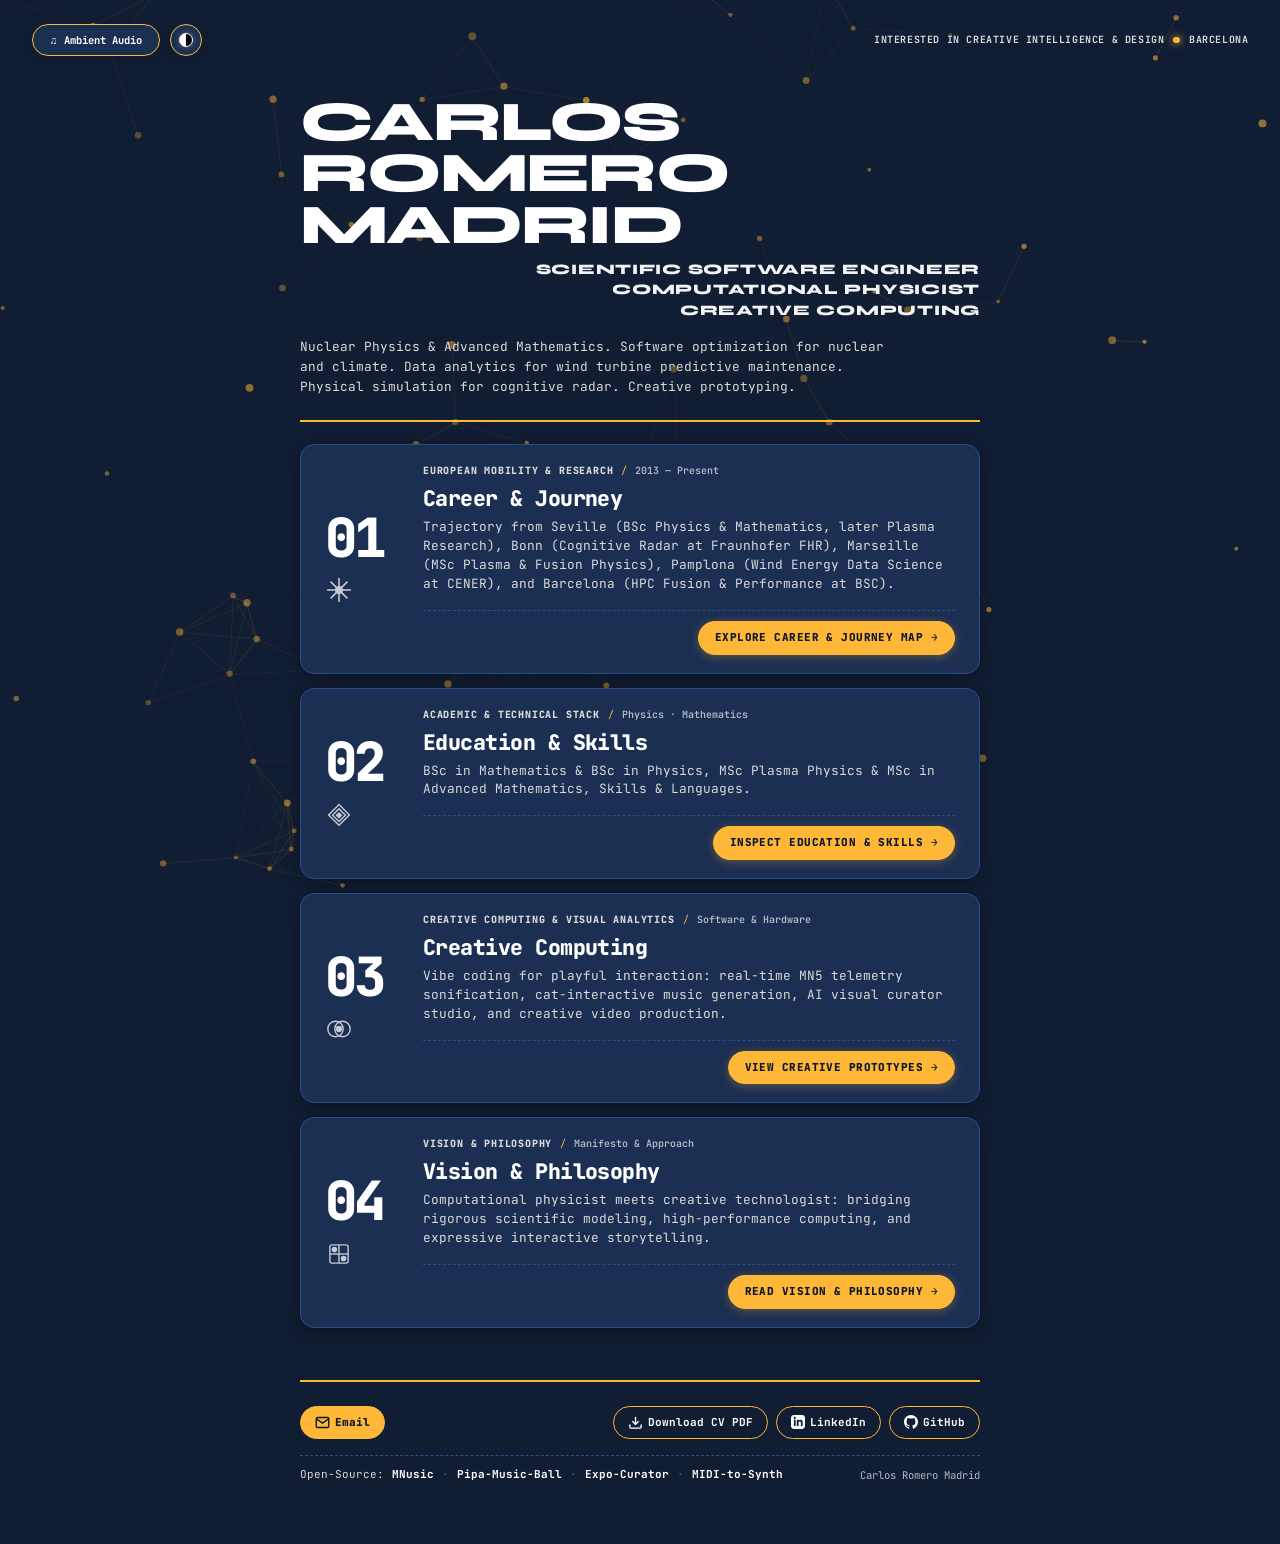
==== commit c4c9a0f5: "feat: generalize chapter 04 to vision and philosophy methods" ====
--- a/index.html
+++ b/index.html
@@ -196,7 +196,7 @@
         </div>
       </article>
 
-      <!-- CHAPTER 04: COVER LETTER TO DAV GROUP -->
+      <!-- CHAPTER 04: VISION & PHILOSOPHY -->
       <article class="editorial-card" onclick="openSectionModal('modal-cover-letter')">
         <div class="card-grid-inner">
           <div class="card-num-col">
@@ -212,16 +212,16 @@
           </div>
           <div class="card-content-col">
             <div class="card-meta-line">
-              <span class="meta-tag">Vision & Statement</span>
+              <span class="meta-tag">Vision &amp; Philosophy</span>
               <span class="meta-bullet">/</span>
-              <span class="meta-period">Addressed to DAV Group</span>
-            </div>
-            <h2 class="card-title">Cover Letter</h2>
+              <span class="meta-period">Manifesto &amp; Approach</span>
+            </div>
+            <h2 class="card-title">Vision &amp; Philosophy</h2>
             <p class="card-desc">
-              Hi DAV team! It seems I am an artist who happens to have studied Physics &amp; Maths and who believes the best work happens with a lot of creativity involved. I’ve written this letter to give you a sense of who I am and what I can bring to the team. Hope you like it! ✨
+              Computational physicist meets creative technologist: bridging rigorous scientific modeling, high-performance computing, and expressive interactive storytelling.
             </p>
             <div class="card-action-row">
-              <span class="action-prompt-btn">Read Full Application Letter →</span>
+              <span class="action-prompt-btn">Read Vision &amp; Philosophy →</span>
             </div>
           </div>
         </div>
@@ -707,14 +707,14 @@
   </div>
 
   <!-- =========================================================
-       MODAL 04: COVER LETTER
+       MODAL 04: VISION & PHILOSOPHY
        ========================================================= -->
   <div class="modal-overlay" id="modal-cover-letter" onclick="handleOverlayClick(event, 'modal-cover-letter')">
     <div class="modal-panel">
       <div class="modal-header">
         <div class="modal-header-titles">
-          <span>04 · Vision &amp; Statement</span>
-          <h2>Cover Letter</h2>
+          <span>04 · Manifesto &amp; Approach</span>
+          <h2>Vision &amp; Philosophy</h2>
         </div>
         <button class="btn-close-modal" onclick="closeSectionModal('modal-cover-letter')" title="Close (or click outside)">✕</button>
       </div>
@@ -732,47 +732,47 @@
           </div>
 
           <div class="letter-recipient" id="letter-recipient">
-            <strong>To: Data Analytics and Visualization Group (DAV)</strong><br>
-            Barcelona Supercomputing Center (BSC-CNS)
+            <strong>To: Fellow Creators, Engineers &amp; Teams</strong><br>
+            Open to Collaborative Opportunities &amp; Technical Leadership
           </div>
 
           <div class="letter-subject" id="letter-subject">
-            Application to join the Data Analytics and Visualization Group
+            Vision &amp; Philosophy: Computational Rigor Meets Creative Expression
           </div>
 
           <div class="letter-body" id="letter-body">
-            <p>Dear Data Analytics & Visualization group,</p>
+            <p>Hi there! ✨</p>
 
             <p>
-              I am a <strong>Computational Physicist</strong> (Double Degree in Physics & Mathematics, MSc in Plasma Physics) and <strong>HPC Scientific Software Engineer</strong> in BSC's Performance Team. Daily, I deploy, couple, fix and optimize simulation workloads across different clusters. But I am more than what those roles can tell about me, I want to create, to be able to take the raw material and make it malleable to the public, to tell stories.
+              I am a <strong>Computational Physicist</strong> (Double Degree in Physics & Mathematics, MSc in Plasma Physics) and <strong>HPC Scientific Software Engineer</strong> at the Barcelona Supercomputing Center (BSC). My career has bridged mathematical formalism with real-world, high-stakes computational problems across supercomputing, energy, and aerospace engineering.
             </p>
 
             <p>
-              When creativity kicks in, I use my free time to do some independent creative computing. The idea is turning technical ideas into tangible realities:
+              Across diverse roles and European institutions, I have developed a unified methodology for tackling complex physical systems:
             </p>
 
             <ul class="letter-pillars-list">
               <li>
-                <strong>Music engine for MN5 (<a href="https://github.com/carrommad/mnusic" target="_blank" rel="noopener noreferrer" style="color:inherit; text-decoration:underline;">MNusic</a>) —</strong> A real-time music engine transforming live cluster telemetry into generative harmonic soundscapes and reactive particle fields. Much inspired by Brian Eno's works, I wondered how visitors could hear the pulse of computational science.
+                <strong>Non-Convex Multi-Dimensional Optimization (Cognitive Radar · Fraunhofer FHR) —</strong> Navigating non-convex, multimodal parameter spaces using heuristic search and simulated annealing. Designed non-planar radar antenna geometry in MATLAB to optimize radiation patterns and beam directivity under tight geometric constraints.
               </li>
               <li>
-                <strong>Cat orchestra (<a href="https://github.com/carrommad/pipa-music-ball" target="_blank" rel="noopener noreferrer" style="color:inherit; text-decoration:underline;">Pipa-Music-Ball</a>) —</strong> While away from home, I always wondered what my cat Pipa was doing. I had this thought of using a microcontroller to capture movement data of a toy she liked, then mapping feline motion vectors to microtonal audio scales, proving that sensor physicalization can be tactile and playful.
+                <strong>Industrial Data Science &amp; Sensor Anomaly Detection (Renewable Energy · CENER) —</strong> Building end-to-end Python pipelines to analyze high-frequency SCADA time-series telemetry from offshore wind farms. Engineered predictive classification models with Scikit-Learn and Pandas to anticipate mechanical degradation and optimize turbine maintenance.
               </li>
               <li>
-                <strong>Preparing an exhibition (<a href="https://github.com/carrommad/expo-curator" target="_blank" rel="noopener noreferrer" style="color:inherit; text-decoration:underline;">Expo-Curator</a>) —</strong> I was contacted to do a photo exhibition for the first time and this drove me crazy. Creating beautiful compositions out of thousands of photos becomes a difficult art. I created this open-source gallery staging platform automating artwork classification, catalog layout, and exhibition wall geometry for scientific dissemination spaces that helps you focus on what matters, the photos!
+                <strong>Particle Tracking &amp; Symplectic Integration (HPC Plasma Physics · Seville &amp; BSC) —</strong> Developing high-order symplectic particle integrators to trace charged particle trajectories and loss cones through turbulent magnetic fields. Translating kinetic and magnetohydrodynamic (MHD) equations into scalable parallel diagnostics.
               </li>
             </ul>
 
             <p>
-              Treating LLMs and agentic pair-programming as fluid thinking partners allows me to transition without friction between C++/Fortran HPC kernels, microcontroller firmware, browser Web Audio synthesis, and Adobe After Effects procedural visual essays.
+              Treating agentic workflows and LLMs as fluid thinking partners enables seamless transitions between C++/Fortran HPC kernels, microcontroller firmware, and interactive web tools.
             </p>
 
             <p>
-              Being grateful to have followed some of your workshops and tracked your work, whether it is scientific storytelling, interactive visualization or creative intelligence, I believe my background and skills put me in a sweet intersection where my computational physics grounding, digital twin workflows, and sensory media experiments belong.
+              Whether profiling parallel efficiency on Tier-0 supercomputers (MN5, LUMI), modeling complex physical dynamics, or designing interactive tools, my goal remains constant: pairing mathematical rigor with clear, compelling delivery.
             </p>
 
             <p>
-              It would be lovely to, at some point, attend your workshops not from the audience but presenting a new idea from the Creative Intelligence Lab or to co-engineer data installations for the public to enjoy.
+              I am always keen to collaborate with teams pushing the boundaries of simulation, data science, and scientific computing.
             </p>
 
 
@@ -780,12 +780,12 @@
 
           <div class="letter-signoff">
             <div>
-              <div id="letter-signoff-greeting" style="font-weight:700; color:var(--bw-text-muted);">Sincerely and with great enthusiasm,</div>
+              <div id="letter-signoff-greeting" style="font-weight:700; color:var(--bw-text-muted);">Looking forward to creating together,</div>
               <div id="letter-signoff-name" style="font-size:18px; font-weight:800; color:var(--bw-text); margin-top:4px;">Carlos Romero Madrid</div>
             </div>
-            <a href="pdfs/cool-letter.pdf" target="_blank" class="btn-hero btn-hero-primary" download="cool-letter.pdf">
-              <svg width="14" height="14" viewBox="0 0 24 24" fill="none" stroke="currentColor" stroke-width="2"><path d="M21 15v4a2 2 0 0 1-2 2H5a2 2 0 0 1-2-2v-4"></path><polyline points="7 10 12 15 17 10"></polyline><line x1="12" y1="15" x2="12" y2="3"></line></svg>
-              Download Letter PDF
+            <a href="mailto:carrommad@gmail.com?subject=Collaborating%20together&body=Hi%20Carlos%2C%0A" class="btn-hero btn-hero-primary">
+              <svg width="14" height="14" viewBox="0 0 24 24" fill="none" stroke="currentColor" stroke-width="2"><path d="M4 4h16c1.1 0 2 .9 2 2v12c0 1.1-.9 2-2 2H4c-1.1 0-2-.9-2-2V6c0-1.1.9-2 2-2z"></path><polyline points="22,6 12,13 2,6"></polyline></svg>
+              Get in Touch
             </a>
           </div>
         </article>
@@ -899,11 +899,11 @@
       "id": "card-04",
       "number": "04",
       "modal_id": "modal-cover-letter",
-      "tag": "Vision & Statement",
-      "period": "Addressed to DAV Group",
-      "title": "Cover Letter",
-      "description": "Hi DAV team! It seems I am an artist who happens to have studied Physics & Maths and who believes the best work happens with a lot of creativity involved. I’ve written this letter to give you a sense of who I am and what I can bring to the team. Hope you like it! ✨",
-      "action_text": "Read Full Application Letter →"
+      "tag": "Vision & Philosophy",
+      "period": "Manifesto & Approach",
+      "title": "Vision & Philosophy",
+      "description": "Computational physicist meets creative technologist: bridging rigorous scientific modeling, high-performance computing, and expressive interactive storytelling.",
+      "action_text": "Read Vision & Philosophy →"
     }
   ],
   "footer": {
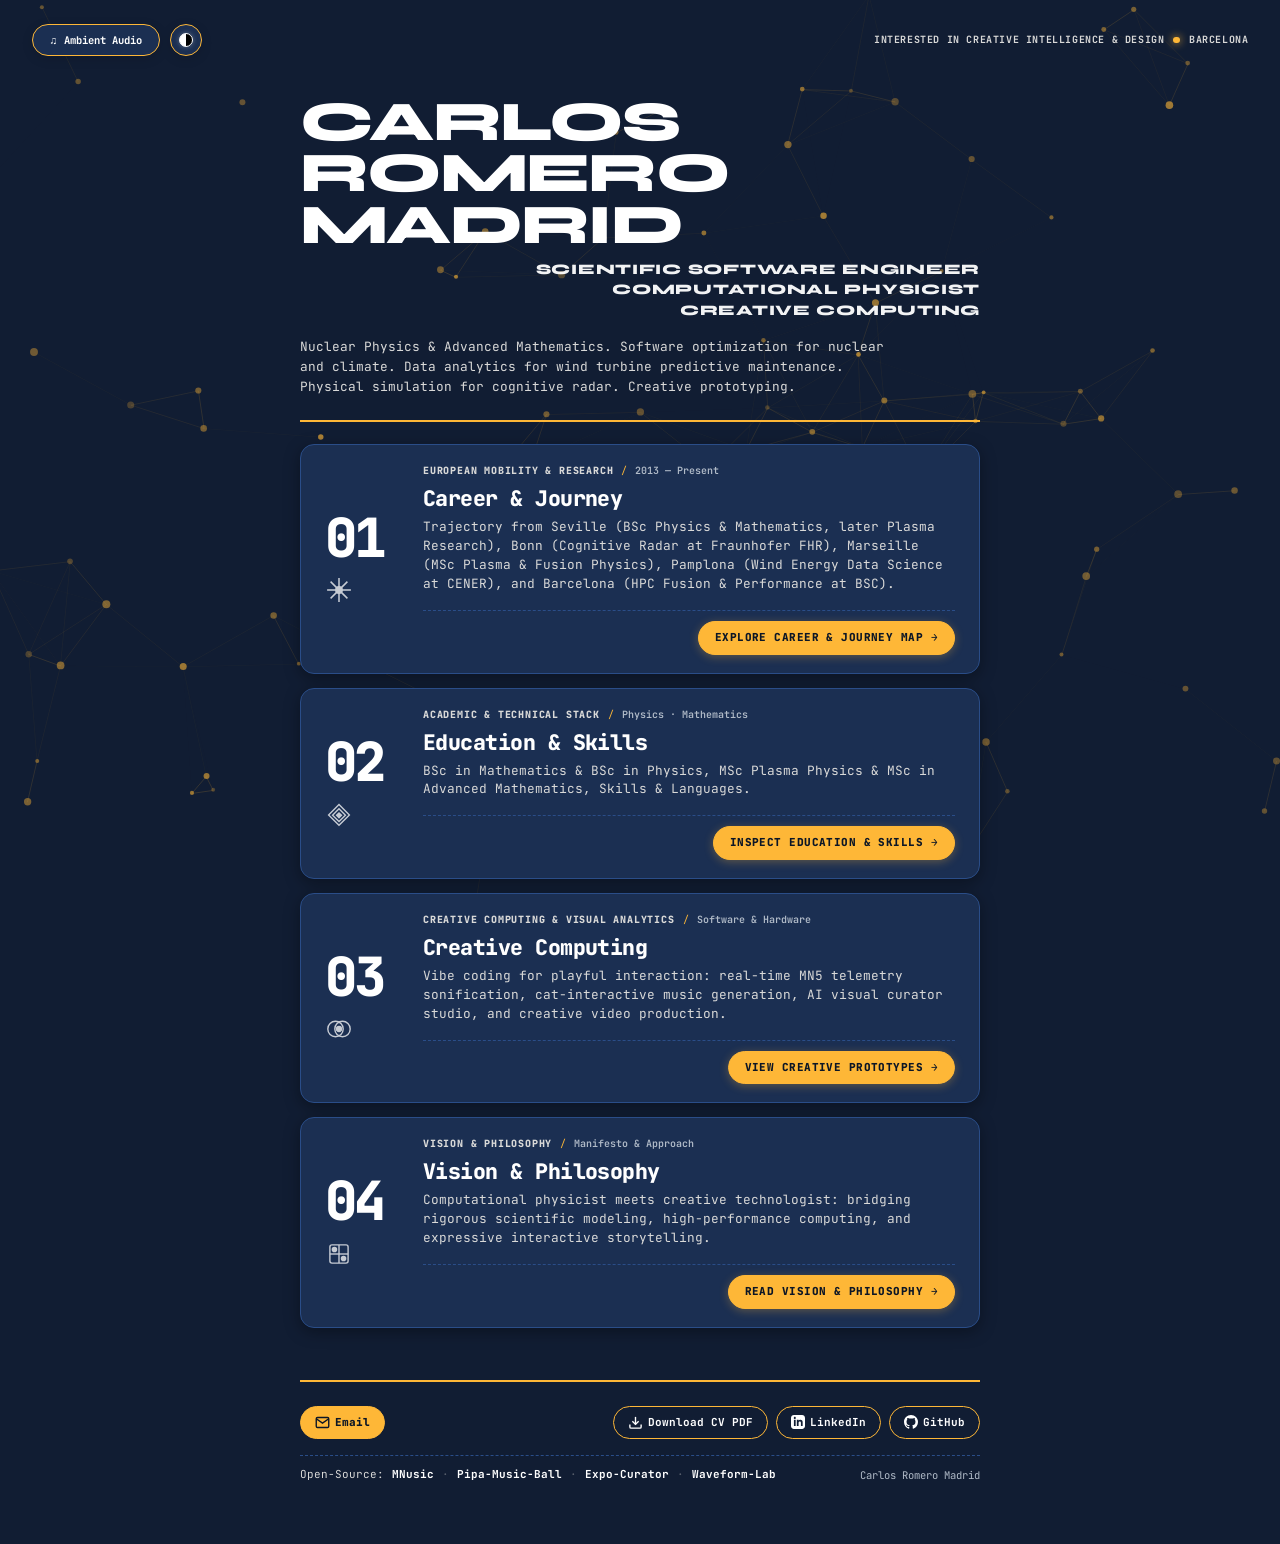
==== commit 2e64542d: "fix(links): update footer open-source link from midi-to-synth to waveform-lab" ====
--- a/index.html
+++ b/index.html
@@ -287,7 +287,7 @@
           <span class="footer-sep">·</span>
           <a href="https://github.com/carrommad/expo-curator" target="_blank" rel="noopener noreferrer">Expo-Curator</a>
           <span class="footer-sep">·</span>
-          <a href="https://github.com/carrommad/midi-to-synth" target="_blank" rel="noopener noreferrer">MIDI-to-Synth</a>
+          <a href="https://github.com/carrommad/waveform-lab" target="_blank" rel="noopener noreferrer">Waveform-Lab</a>
         </div>
         <div class="footer-copyright">
           <span>Carlos Romero Madrid</span>
